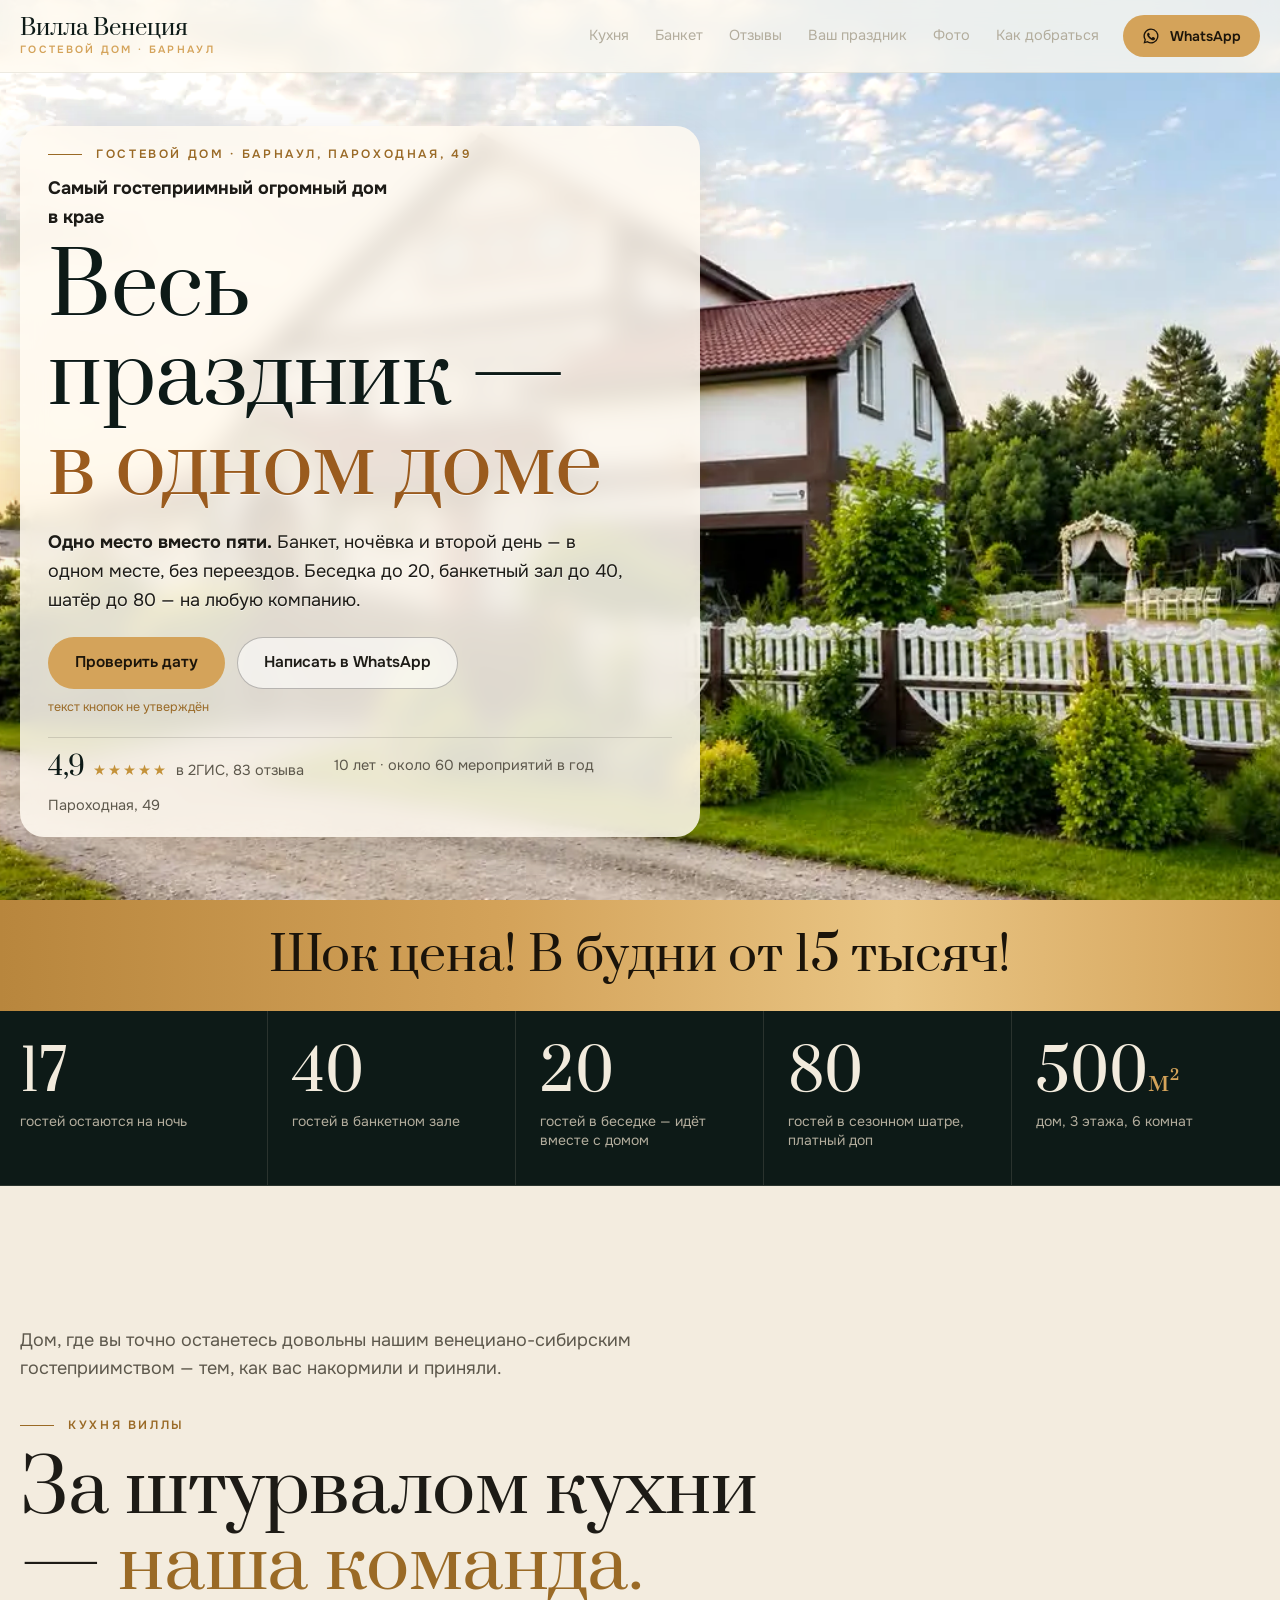
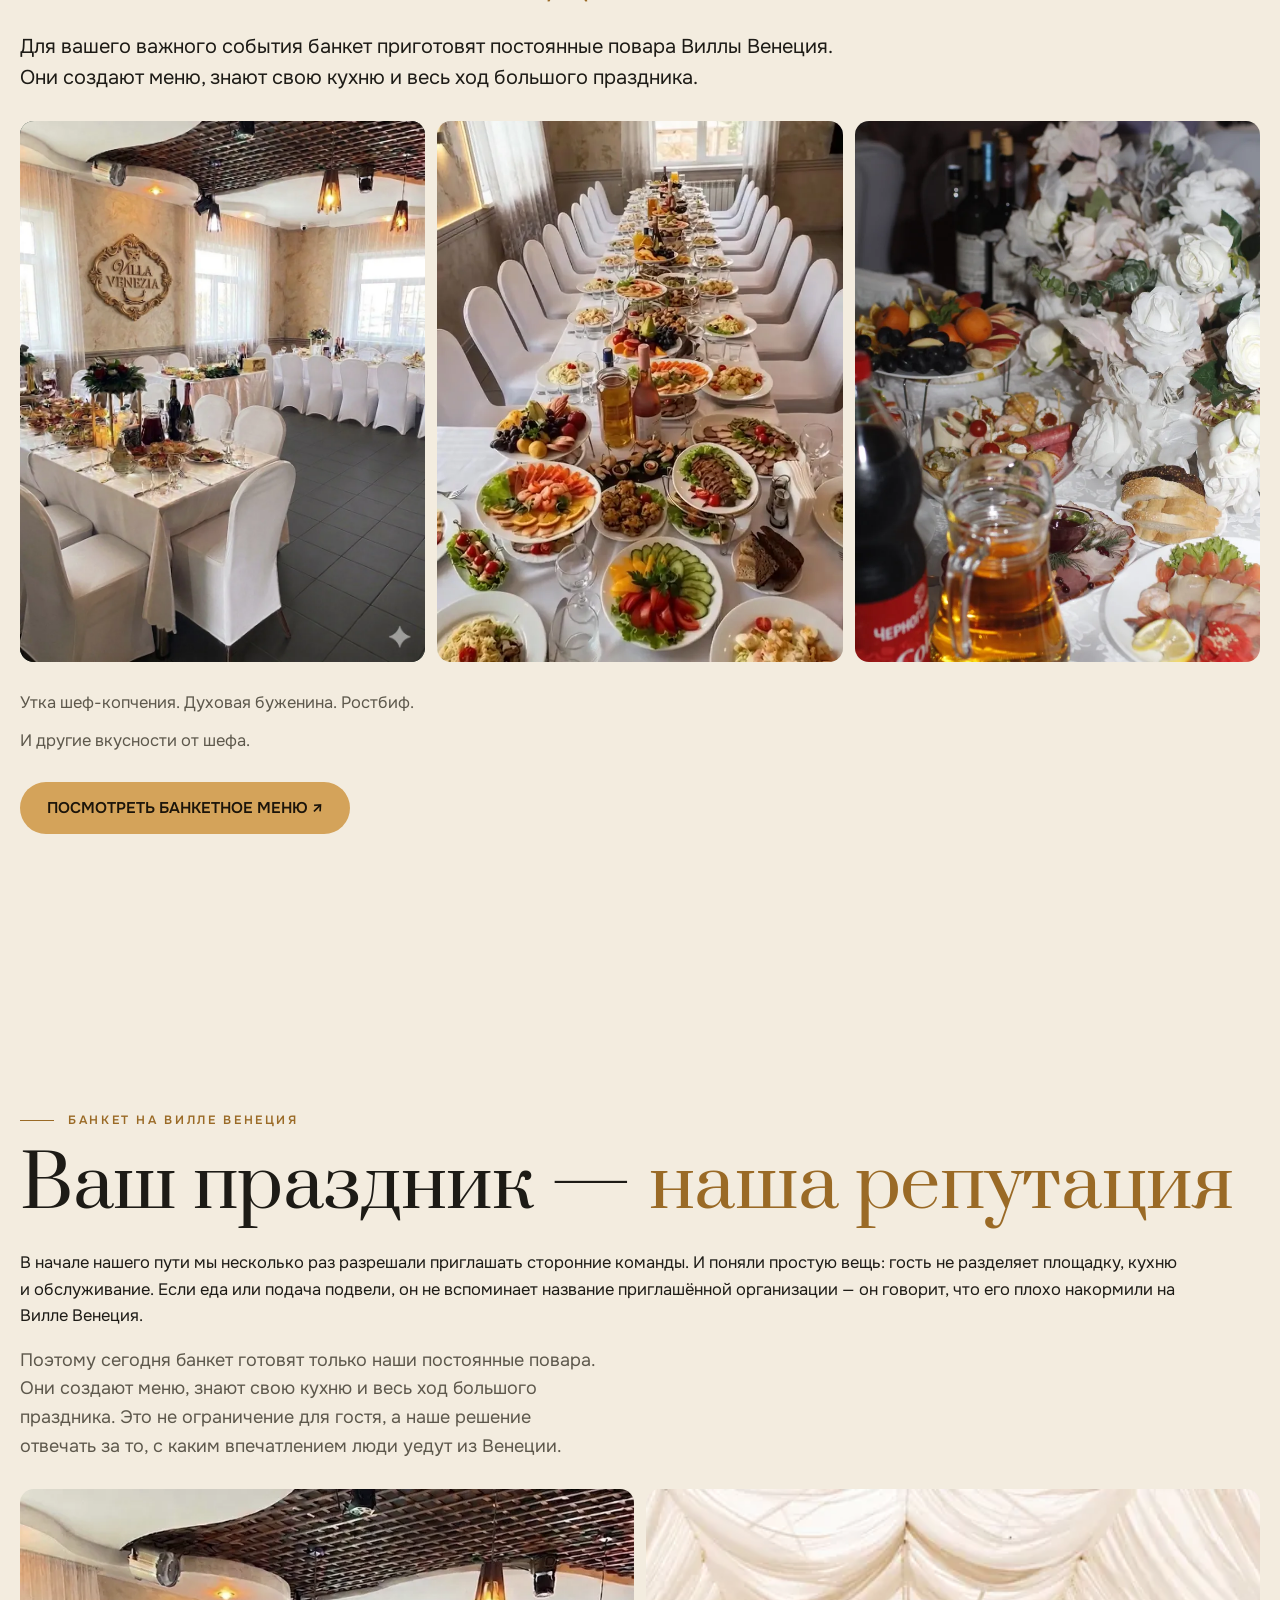
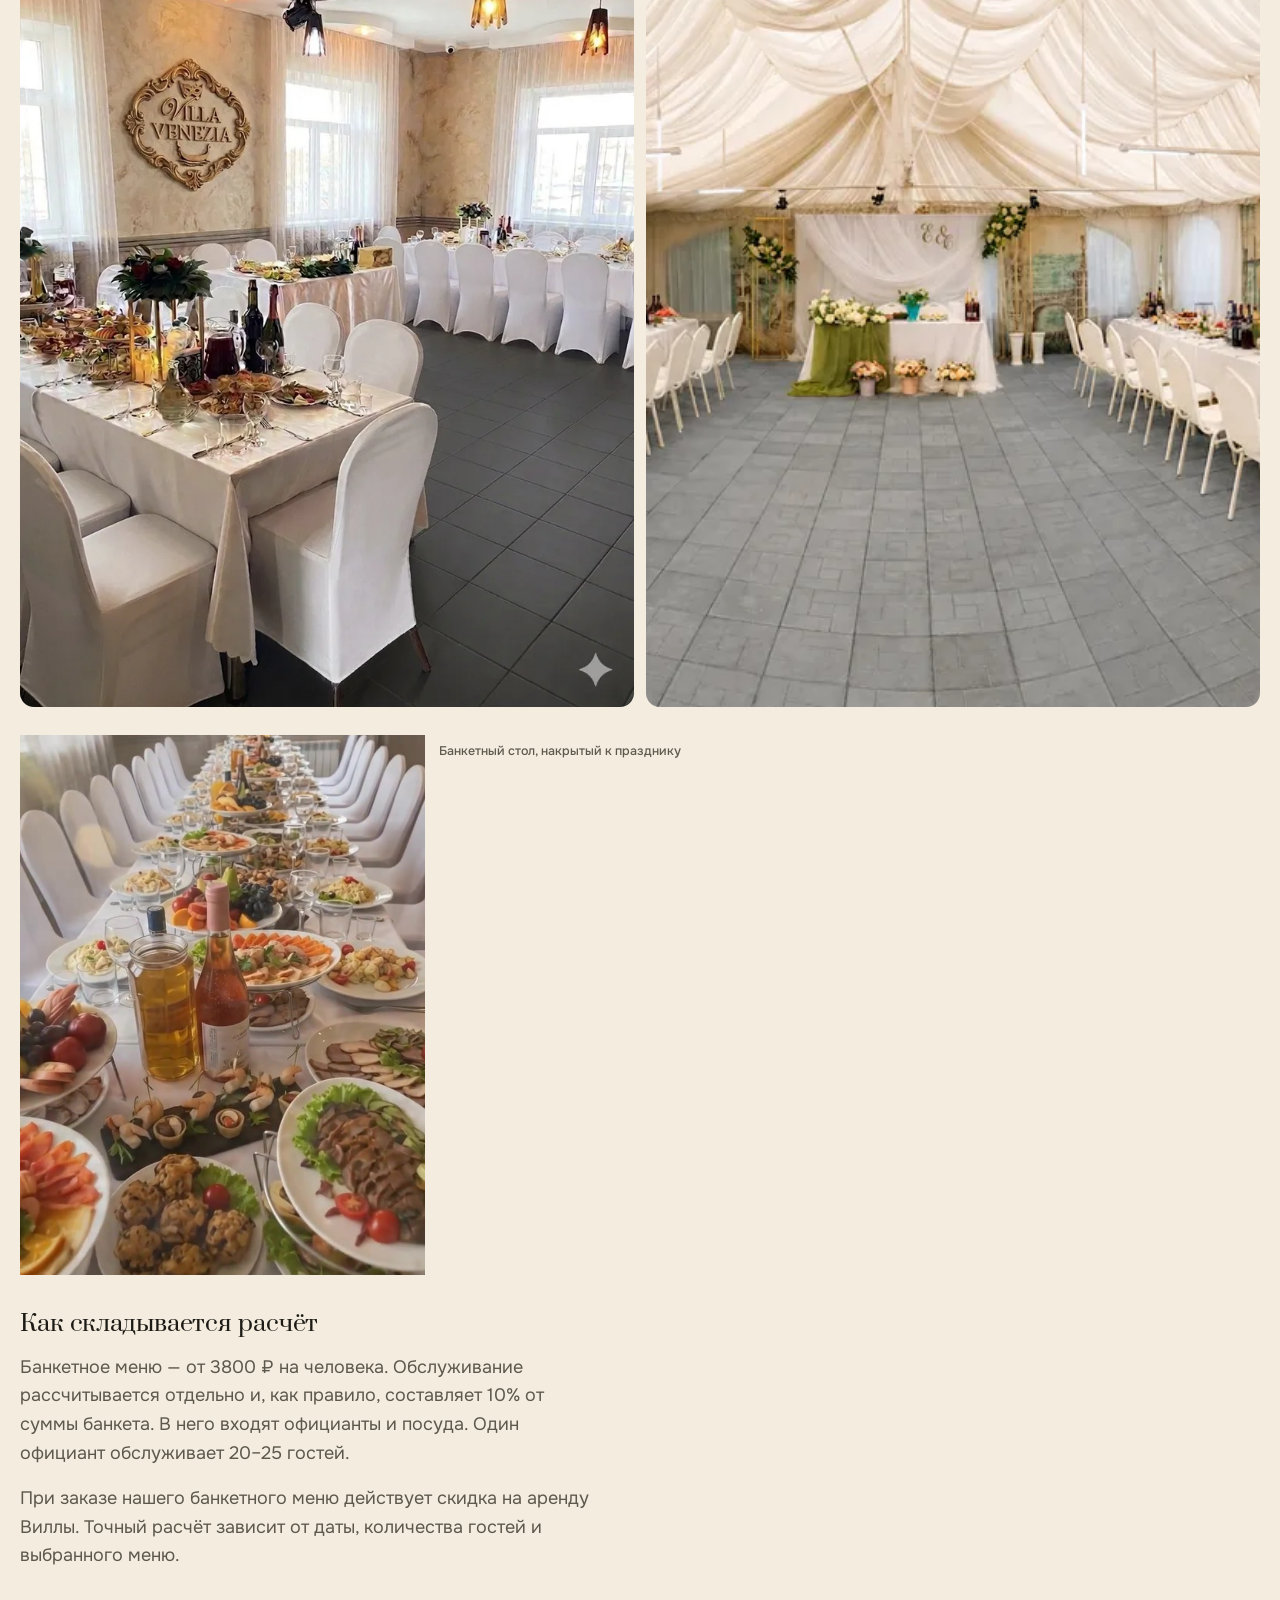
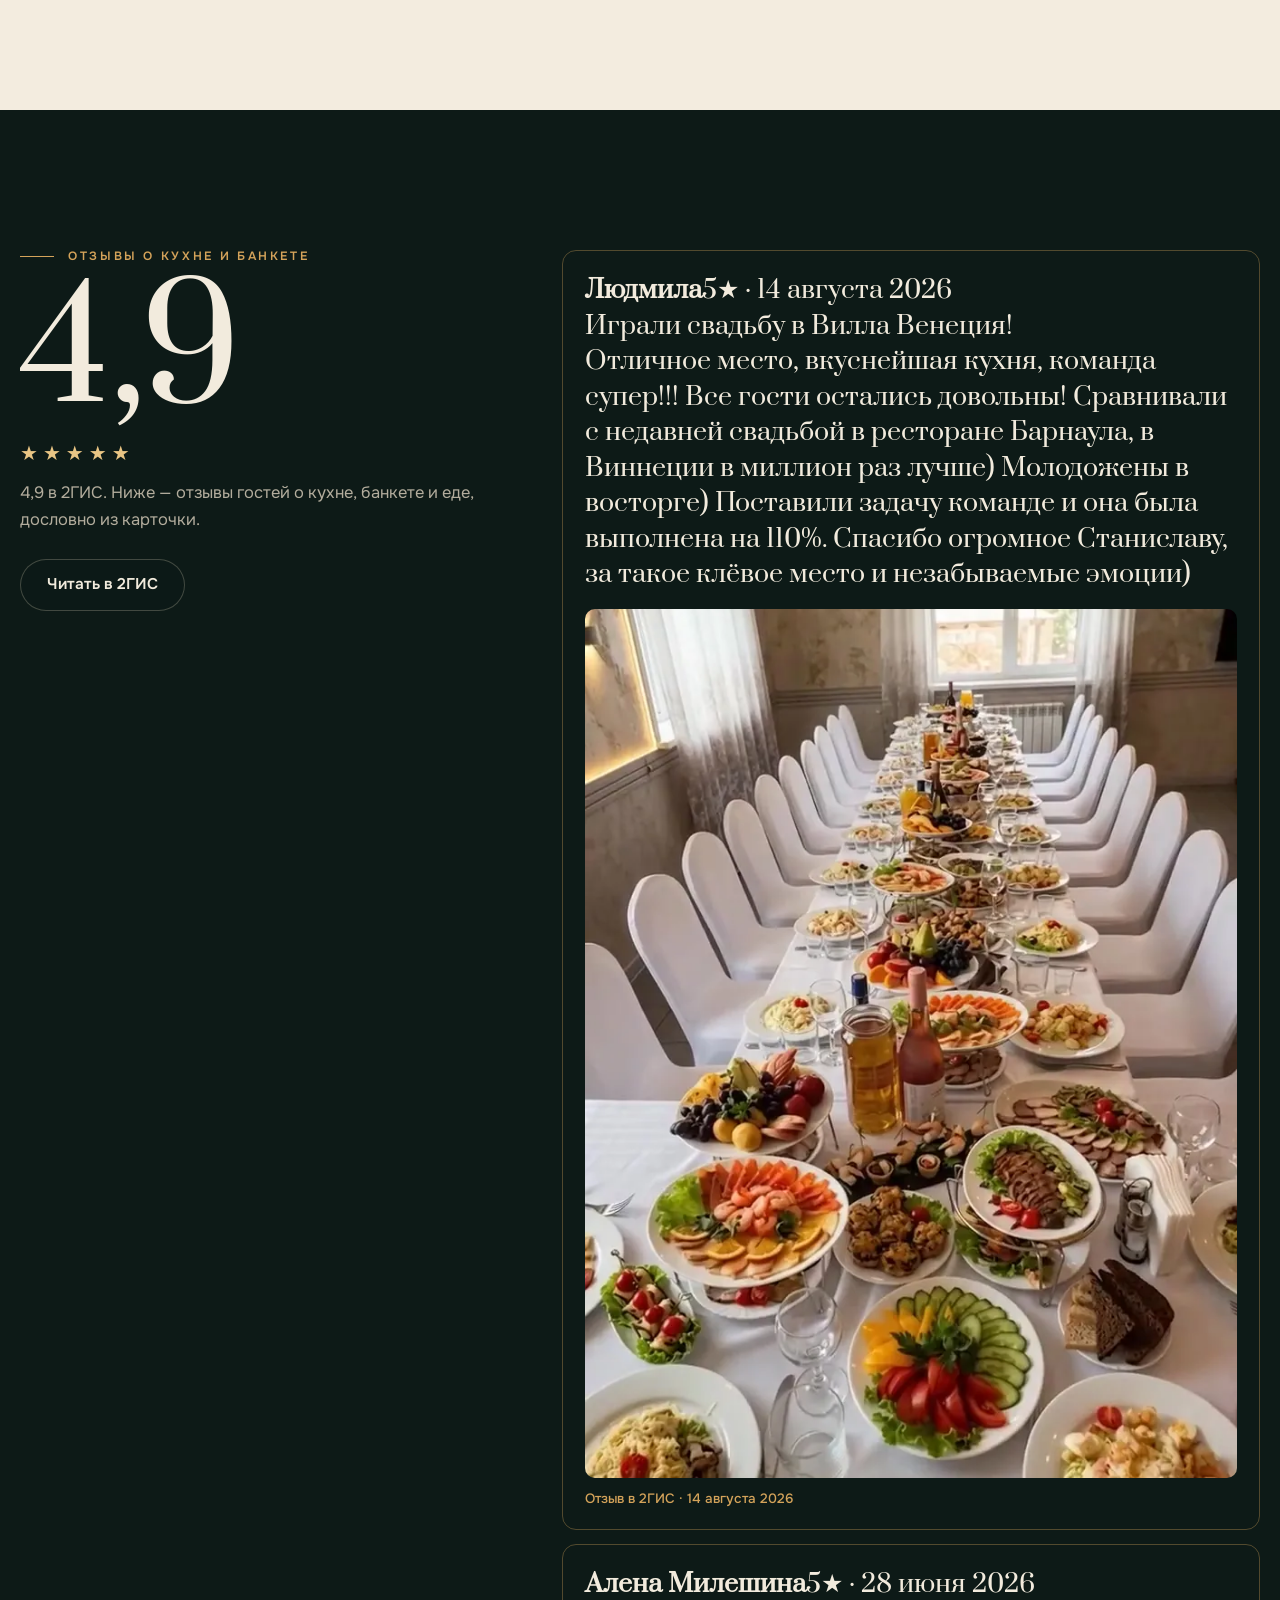
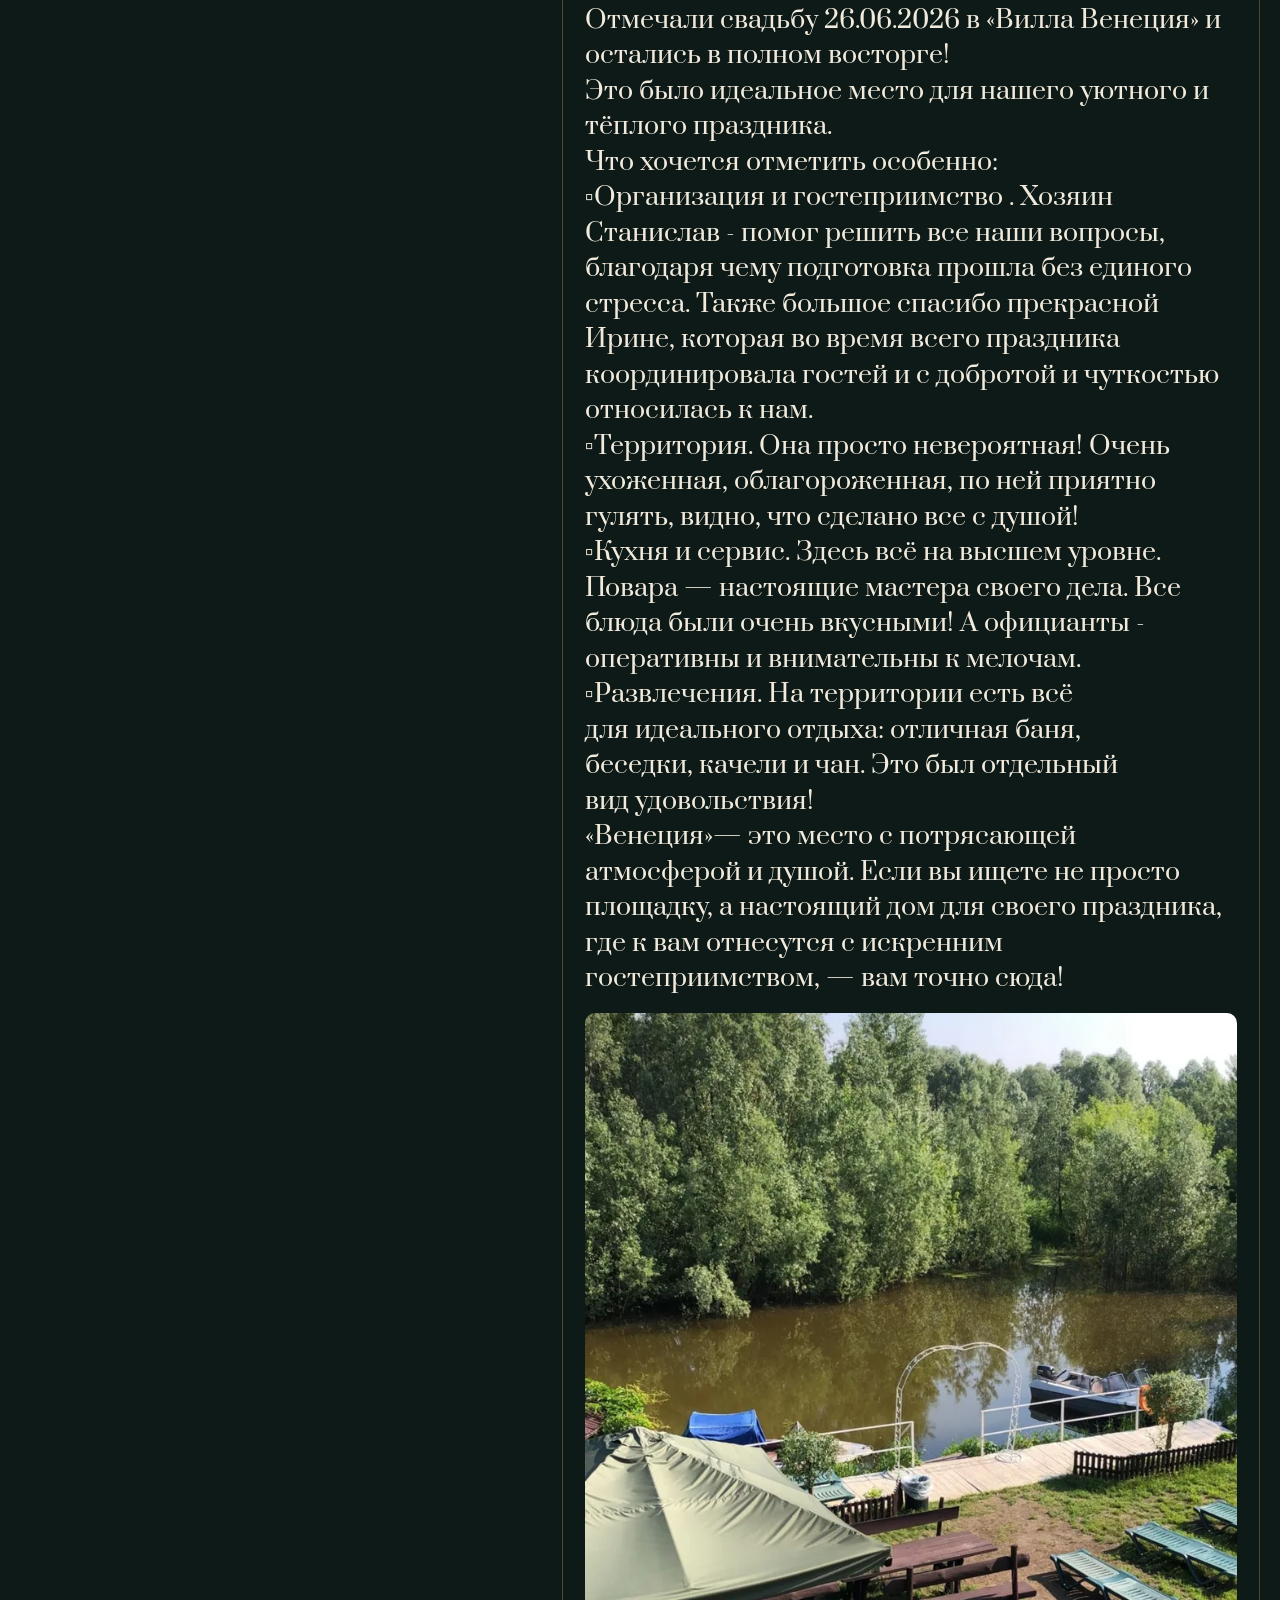
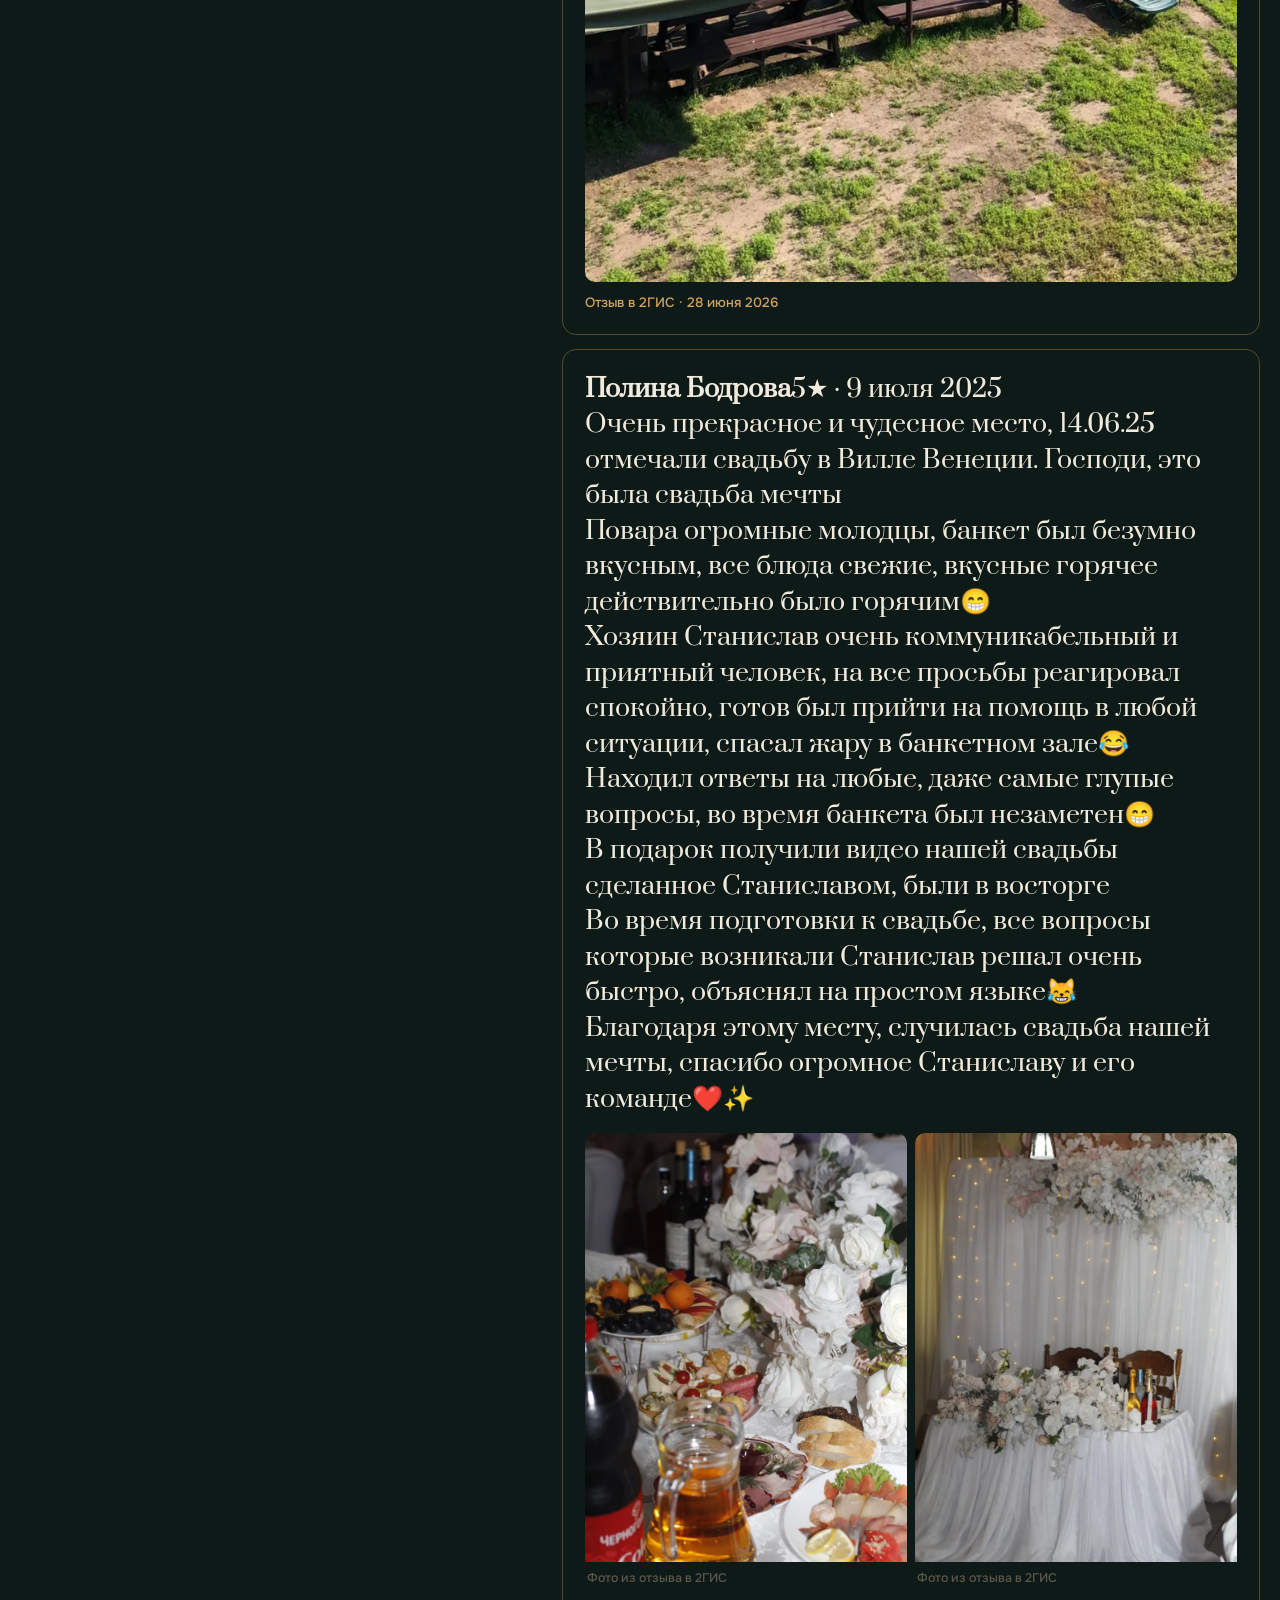
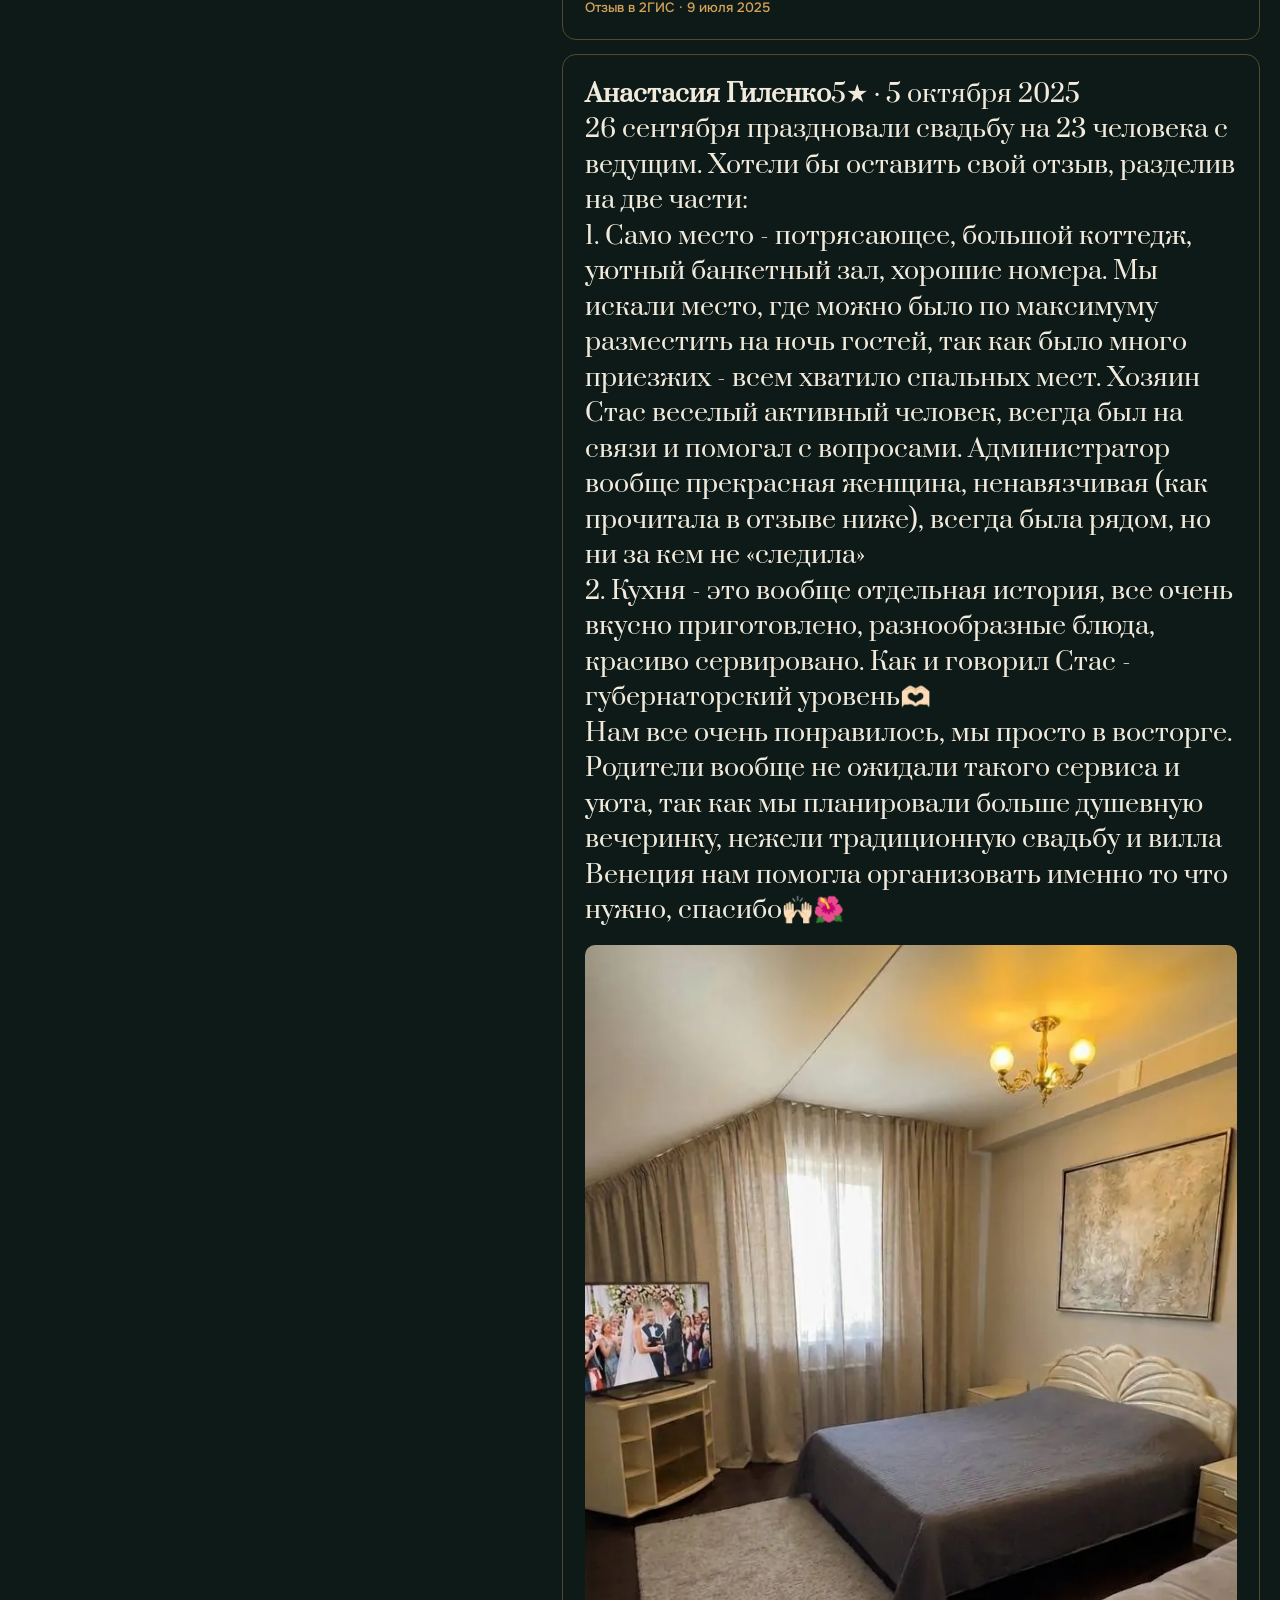
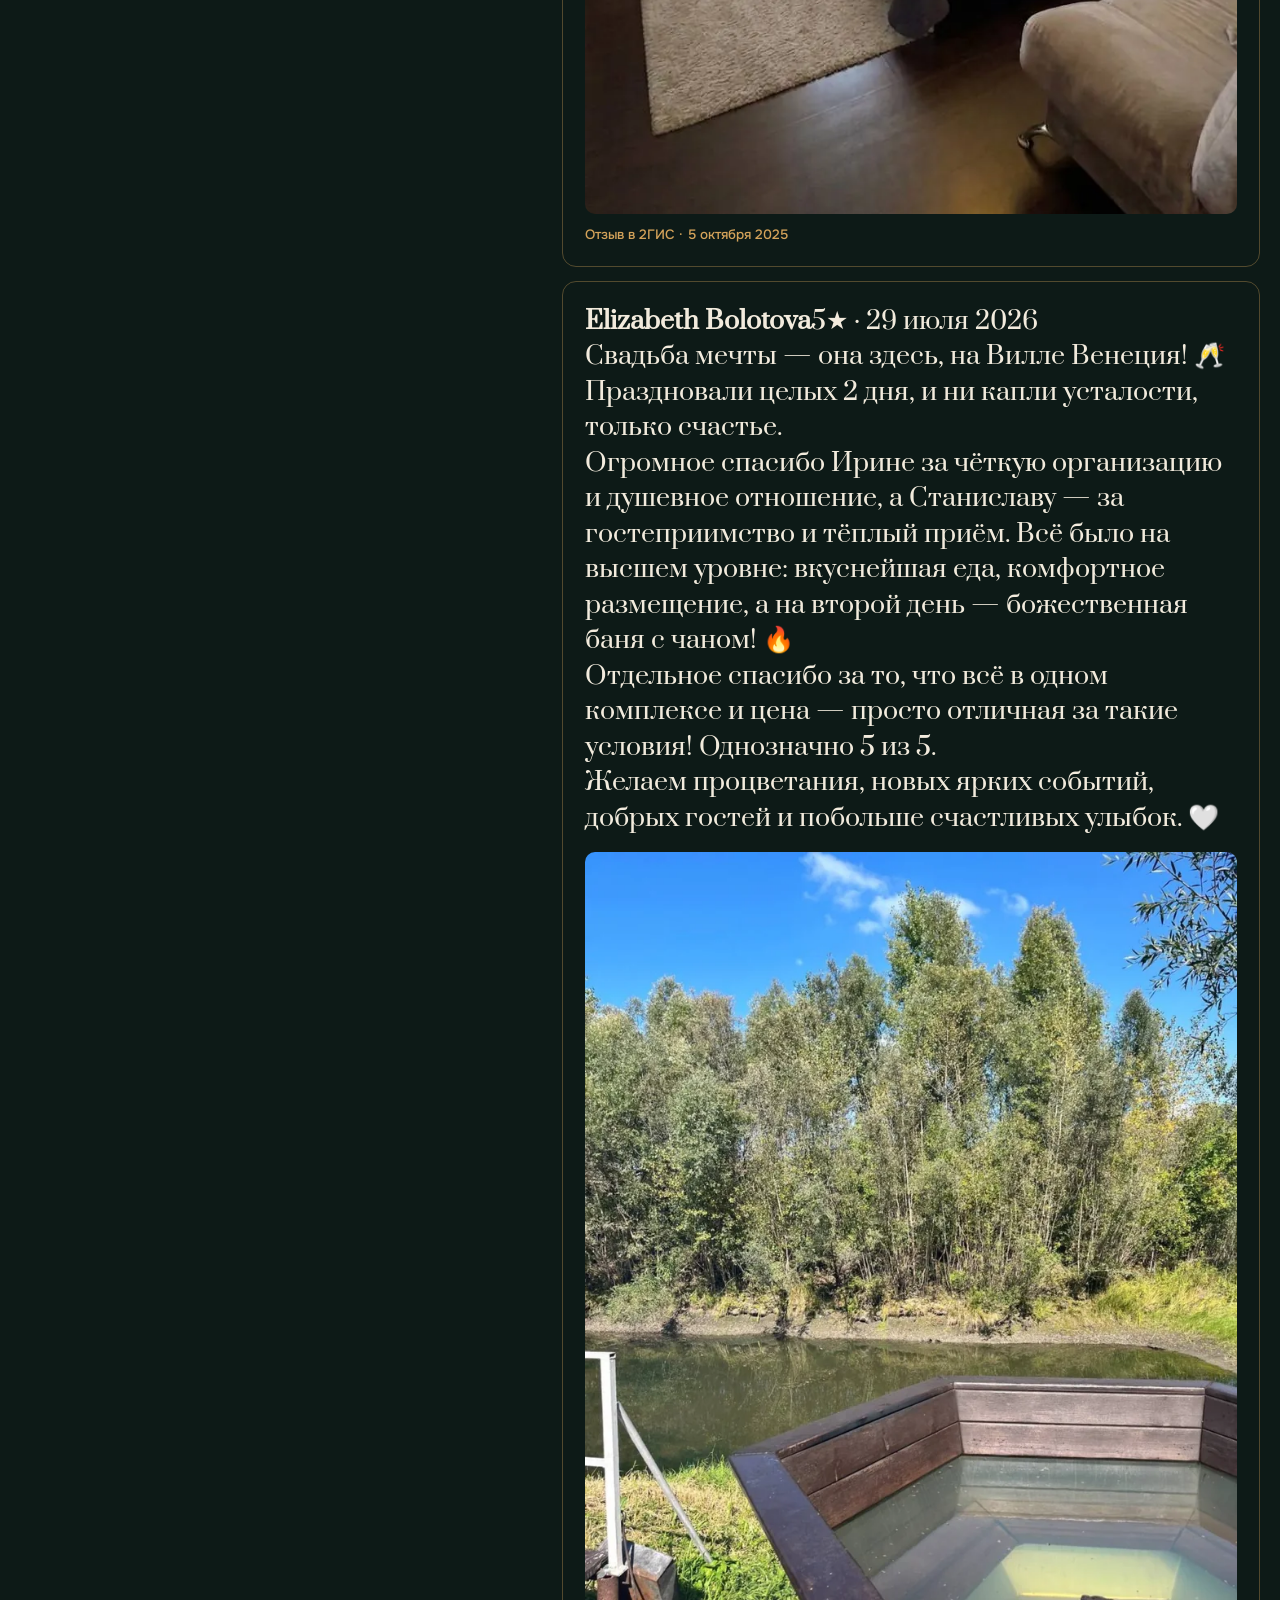
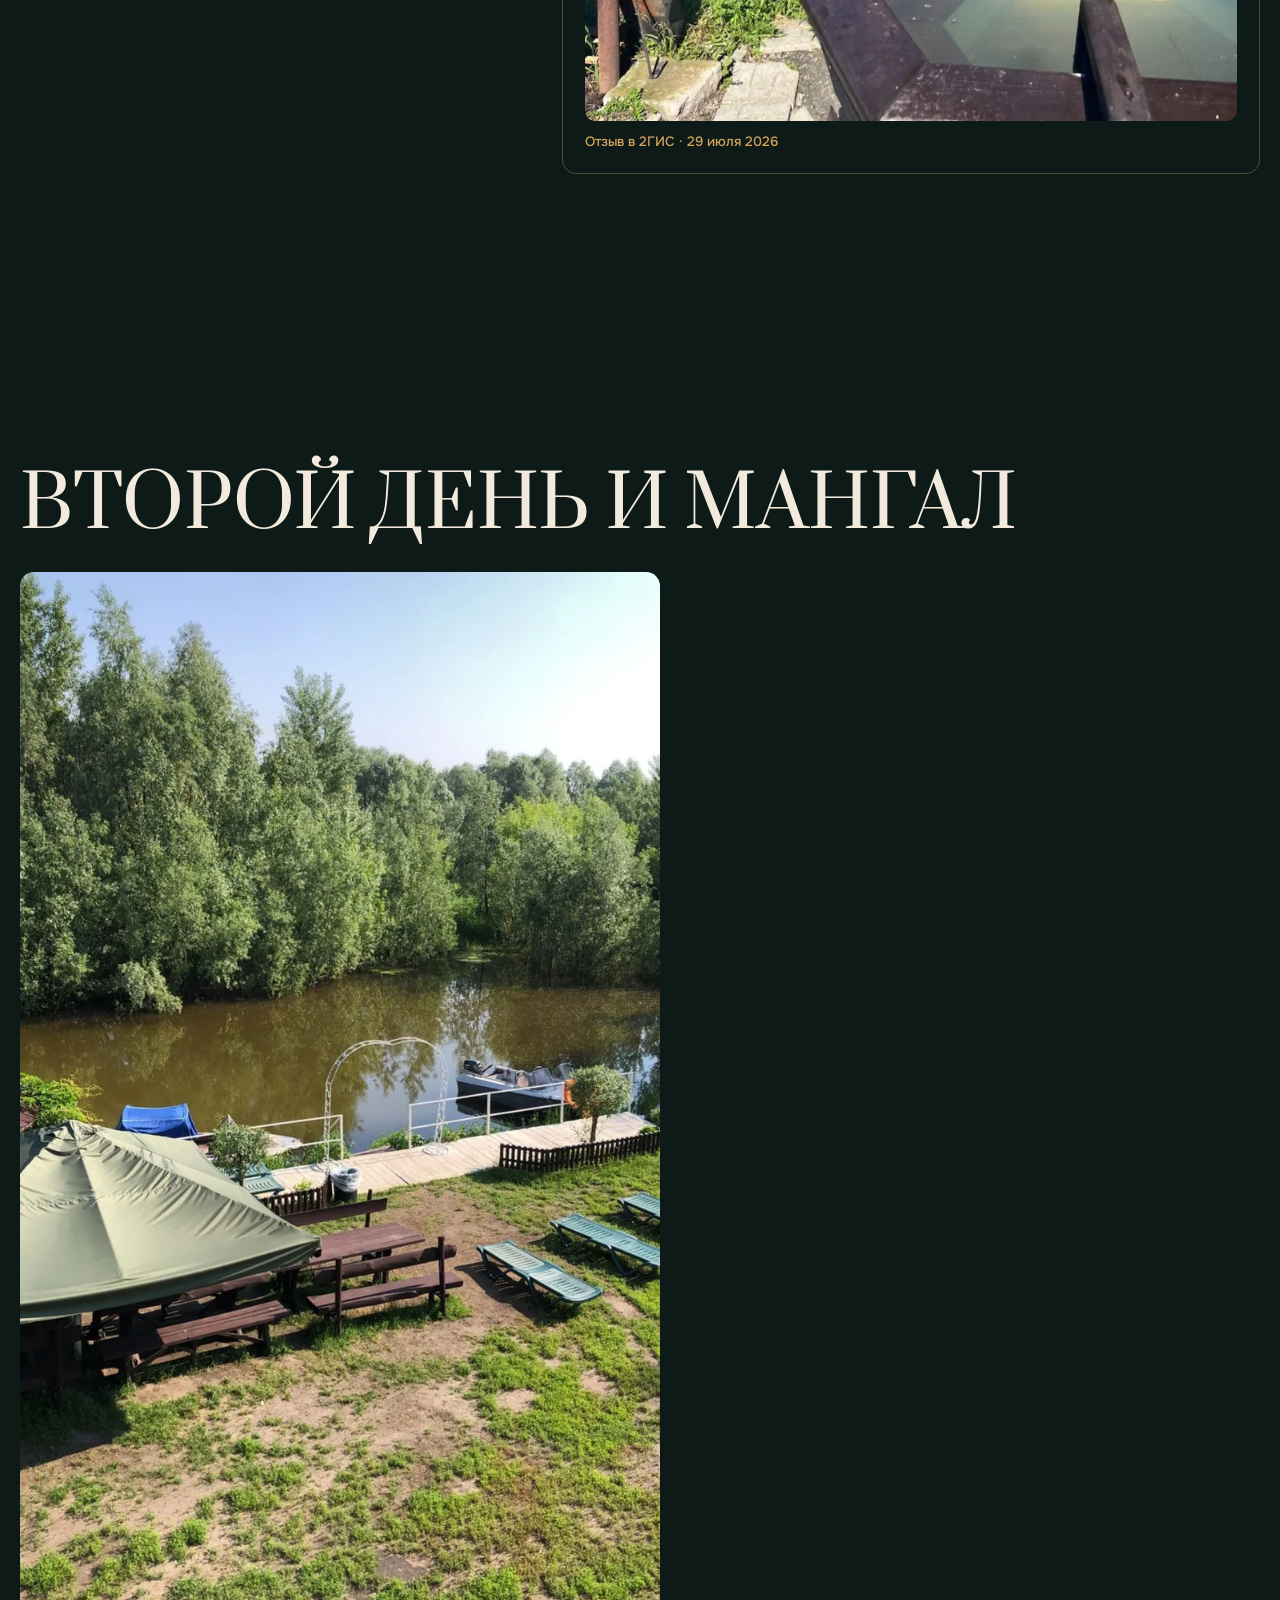
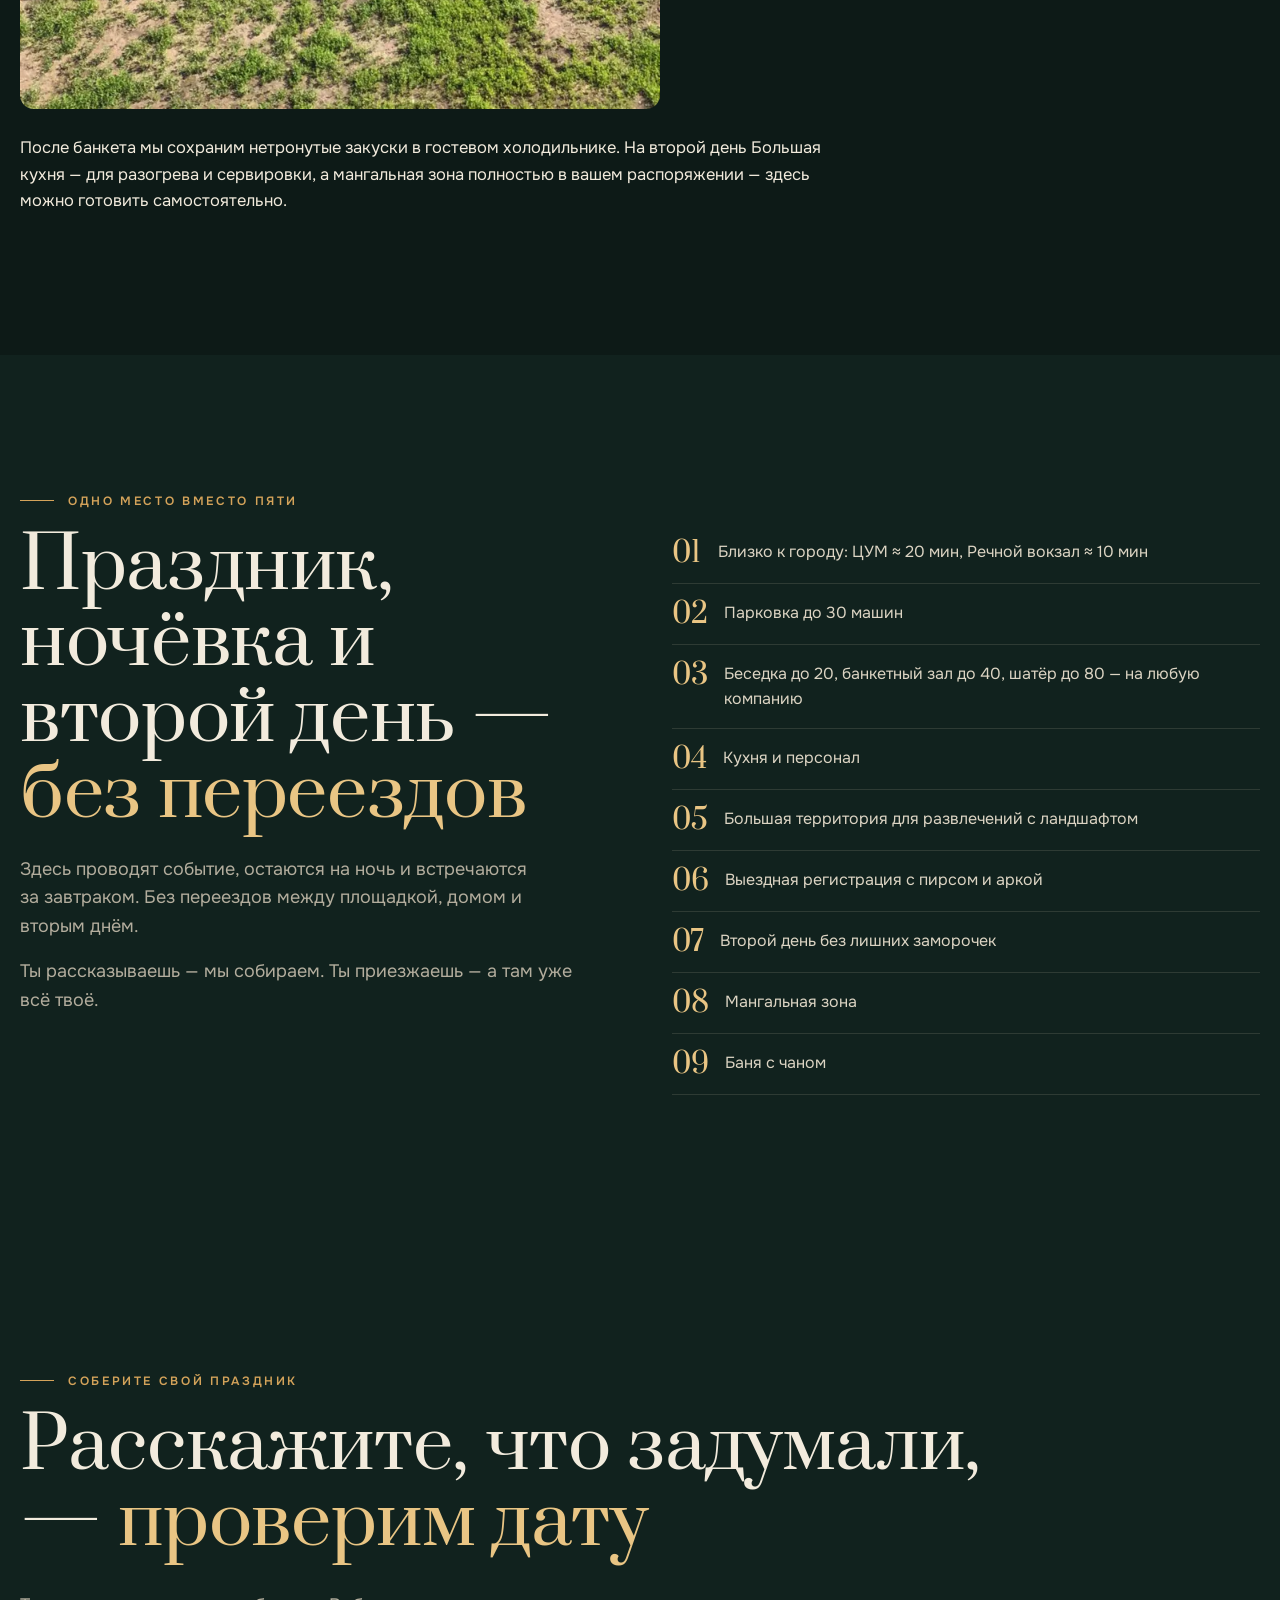
==== index.html @ 3cd5b148 "Make the hero bright and sunny: remove the dark overlay" ====
<!doctype html>
<html lang="ru">
<head>
<meta charset="utf-8">
<meta name="viewport" content="width=device-width,initial-scale=1,viewport-fit=cover">
<title>Банкет в Барнауле на Вилле Венеция — Пароходная, 49</title>
<meta name="description" content="Банкет в Барнауле на Вилле Венеция: зал до 40 гостей, сезонный шатёр до 80, меню от 3 800 ₽ на гостя. Праздник, ночёвка и второй день в одном доме. Пароходная, 49.">
<link rel="canonical" href="https://villav.ru/">
<meta name="robots" content="noindex, nofollow">
<meta name="theme-color" content="#0d1a17">
<meta property="og:type" content="website">
<meta property="og:locale" content="ru_RU">
<meta property="og:site_name" content="Вилла Венеция">
<meta property="og:title" content="Банкет в Барнауле на Вилле Венеция — Пароходная, 49">
<meta property="og:description" content="Банкет в Барнауле на Вилле Венеция: зал до 40 гостей, сезонный шатёр до 80, меню от 3 800 ₽ на гостя. Праздник, ночёвка и второй день в одном доме. Пароходная, 49.">
<meta property="og:url" content="https://villav.ru/">
<meta property="og:image" content="https://villav.ru/images/og.jpg">
<meta property="og:image:width" content="1200">
<meta property="og:image:height" content="630">
<meta property="og:image:alt" content="Гостевой дом Вилла Венеция в Барнауле">
<meta name="twitter:card" content="summary_large_image">
<meta name="twitter:title" content="Банкет в Барнауле на Вилле Венеция — Пароходная, 49">
<meta name="twitter:description" content="Банкет в Барнауле на Вилле Венеция: зал до 40 гостей, сезонный шатёр до 80, меню от 3 800 ₽ на гостя. Праздник, ночёвка и второй день в одном доме. Пароходная, 49.">
<meta name="twitter:image" content="https://villav.ru/images/og.jpg">
<link rel="icon" href="images/favicon.svg" type="image/svg+xml">
<link rel="icon" href="images/favicon.svg" sizes="32x32" type="image/svg+xml">
<link rel="apple-touch-icon" href="images/apple-touch-icon.png">
<link rel="preconnect" href="https://fonts.googleapis.com">
<link rel="preconnect" href="https://fonts.gstatic.com" crossorigin>
<link href="https://fonts.googleapis.com/css2?family=Prata&amp;family=Onest:wght@400;500;600;700&amp;display=swap" rel="stylesheet">
<script type="application/ld+json">
{
  "@context": "https://schema.org",
  "@type": ["LodgingBusiness", "LocalBusiness"],
  "name": "Гостевой дом «Вилла Венеция»",
  "telephone": "+7-964-603-20-23",
  "url": "https://villav.ru/",
  "image": "https://villav.ru/images/og.jpg",
  "address": {
    "@type": "PostalAddress",
    "streetAddress": "ул. Пароходная, 49",
    "addressLocality": "Барнаул",
    "addressCountry": "RU"
  },
  "aggregateRating": {
    "@type": "AggregateRating",
    "ratingValue": "4.9",
    "bestRating": "5",
    "reviewCount": "83"
  },
  "numberOfRooms": 6,
  "floorSize": {
    "@type": "QuantitativeValue",
    "value": 500,
    "unitCode": "MTK"
  },
  "checkinTime": "13:00",
  "checkoutTime": "11:00",
  "priceRange": "от 15 000 ₽",
  "description": "Банкет в Барнауле на Вилле Венеция: зал до 40 гостей, сезонный шатёр до 80, меню от 3 800 ₽ на гостя. Праздник, ночёвка и второй день в одном доме. Пароходная, 49."
}
</script>
<style>
picture{display:block;width:100%;height:auto}
.hero .bg picture,.panel-d picture,.oc picture,.way .bg picture,.result .ph picture{
  position:absolute;inset:0;width:100%;height:100%;
}
.hero .bg picture img,.panel-d picture img,.oc picture img,.way .bg picture img,.result .ph picture img{
  width:100%;height:100%;object-fit:cover;
}
.mosaic picture{height:100%}
.mosaic picture img{width:100%;height:100%;object-fit:cover;border-radius:14px}
.place .pic picture{width:100%}
.place .duo picture{width:100%}
:root{
  --ink:#0d1a17;--ink2:#11221e;--ink3:#182e28;--line:rgba(236,224,200,.13);--line2:rgba(236,224,200,.24);
  --ivory:#f2ebdd;--mut:#b3ad9d;--dim:#857f71;
  --paper:#f3ecdf;--paper2:#e8dfcd;--tx:#1d1b16;--txm:#5d584c;--pline:rgba(29,27,22,.14);
  --gold:#d4a35a;--gold2:#e9c584;--ember:#c9643b;
  --serif:"Prata",Georgia,"Times New Roman",serif;--sans:"Onest",system-ui,-apple-system,"Segoe UI",Roboto,sans-serif;
  --r:18px;--ease:cubic-bezier(.2,.7,.2,1)
}
*{box-sizing:border-box}
html{scroll-behavior:smooth;-webkit-font-smoothing:antialiased;-moz-osx-font-smoothing:grayscale;-webkit-text-size-adjust:100%}
body{margin:0;background:var(--ink);color:var(--ivory);font:400 16.5px/1.6 var(--sans);overflow-x:clip}
img{max-width:100%;height:auto;display:block}
a{color:inherit}
button,input{font:inherit;color:inherit}
h1,h2,h3{font-family:var(--serif);font-weight:400;line-height:1.06;margin:0;text-wrap:balance;letter-spacing:-.005em}
p{margin:0;text-wrap:pretty}
.wrap{width:min(1240px,100% - 40px);margin-inline:auto}
.eyebrow{display:flex;align-items:center;gap:14px;font:600 12px/1 var(--sans);letter-spacing:.22em;text-transform:uppercase;color:var(--gold)}
.eyebrow:before{content:"";width:34px;height:1px;background:currentColor}
.h2{font-size:clamp(36px,5.6vw,76px)}
.h2 em{font-style:normal;color:var(--gold2)}
.lead{color:var(--mut);font-size:18px;max-width:580px}
section{position:relative;padding:clamp(84px,11vw,140px) 0}
.paper{background:var(--paper);color:var(--tx)}
.paper .lead{color:var(--txm)}
.paper .eyebrow{color:#9a6a26}
.paper .h2 em{color:#9a6a26}
.num{font-variant-numeric:tabular-nums}

/* кнопки */
.btn{display:inline-flex;align-items:center;justify-content:center;gap:10px;min-height:52px;padding:0 26px;border-radius:999px;border:1px solid transparent;font:600 15.5px/1 var(--sans);text-decoration:none;cursor:pointer;transition-property:transform,background-color,border-color,color;transition-duration:.18s;transition-timing-function:ease-out}
.btn:active{transform:scale(.97)}
.btn-gold{background:var(--gold);color:#1b140a}
.btn-gold:hover{background:var(--gold2)}
.btn-line{border-color:var(--line2);color:var(--ivory);background:rgba(13,26,23,.35)}
.btn-line:hover{border-color:var(--ivory)}
.paper .btn-line{color:var(--tx);border-color:var(--pline);background:transparent}
.paper .btn-line:hover{border-color:var(--tx)}
.btn svg{width:18px;height:18px;flex:none}
:focus-visible{outline:2px solid var(--gold2);outline-offset:3px}

/* появление */
.rv{opacity:0;transform:translateY(22px);transition:opacity .9s var(--ease),transform .9s var(--ease)}
.rv.on{opacity:1;transform:none}
.rv.d1{transition-delay:.08s}.rv.d2{transition-delay:.16s}.rv.d3{transition-delay:.24s}

/* интро */
#intro{position:fixed;inset:0;z-index:100;background:var(--ink);display:grid;place-items:center;transition:opacity .8s var(--ease),visibility .8s}
#intro.out{opacity:0;visibility:hidden}
#intro .in{text-align:center}
#intro .t{font:400 clamp(38px,8vw,84px)/1 var(--serif);color:var(--ivory);opacity:0;transform:translateY(12px);animation:iu 1s var(--ease) .1s forwards}
#intro .s{margin-top:18px;font:600 12px/1 var(--sans);letter-spacing:.3em;text-transform:uppercase;color:var(--gold);opacity:0;animation:iu .9s var(--ease) .45s forwards}
#intro .w{margin:26px auto 0;height:1px;width:0;background:linear-gradient(90deg,transparent,var(--gold),transparent);animation:iw 1.1s var(--ease) .3s forwards}
@keyframes iu{to{opacity:1;transform:none}}
@keyframes iw{to{width:min(320px,70vw)}}

/* шапка */
#top{position:fixed;inset:0 0 auto;z-index:50;transition:background-color .3s,border-color .3s,color .3s;border-bottom:1px solid transparent;background:rgba(255,250,240,.78);-webkit-backdrop-filter:blur(10px);backdrop-filter:blur(10px);border-bottom-color:rgba(29,27,22,.08)}
#top .logo b{color:var(--ink)}
#top nav a{color:var(--txm)}
#top nav a:hover{color:var(--ink)}
#top.solid{background:rgba(13,26,23,.94);border-color:var(--line)}
#top.solid .logo b{color:var(--ivory)}
#top.solid nav a{color:var(--mut)}
#top.solid nav a:hover{color:var(--ivory)}
#top .wrap{display:flex;align-items:center;gap:24px;height:72px}
.logo{display:flex;flex-direction:column;text-decoration:none;line-height:1}
.logo b{font:400 22px/1 var(--serif)}
.logo span{margin-top:6px;font:600 10.5px/1 var(--sans);letter-spacing:.22em;text-transform:uppercase;color:var(--gold)}
#top nav{display:flex;gap:26px;margin-left:auto}
#top nav a{font-size:14.5px;color:var(--mut);text-decoration:none;transition:color .2s}
#top nav a:hover{color:var(--ivory)}
#top .btn{min-height:42px;padding:0 18px;font-size:14px}
@media (max-width:980px){#top nav{display:none}#top .btn{margin-left:auto}}
@media (max-width:420px){#top .btn span{display:none}#top .btn{width:44px;padding:0}}

/* hero */
.hero{position:relative;min-height:100svh;display:flex;align-items:flex-end;padding:110px 0 clamp(40px,7vh,84px);overflow:hidden}
.hero .bg{position:absolute;inset:0}
.hero .bg img{width:100%;height:100%;object-fit:cover;object-position:42% 50%;transform:scale(1.06);animation:kb 14s var(--ease) forwards;filter:brightness(1.06) saturate(1.08)}
@keyframes kb{to{transform:scale(1)}}
.hero .wrap{position:relative}
.hero-panel{max-width:min(680px,100%);padding:22px 28px 20px;border-radius:24px;background:rgba(255,250,240,.86);-webkit-backdrop-filter:blur(12px);backdrop-filter:blur(12px);box-shadow:0 18px 50px rgba(40,28,10,.14);color:var(--tx)}
.hero .eyebrow{margin-bottom:14px;color:#9a6a26}
.hero .eyebrow,.hero h1,.hero .sub{text-shadow:0 1px 0 rgba(255,255,255,.7)}
.hero h1{font-size:clamp(44px,6.6vw,92px);max-width:14ch;color:var(--ink)}
.hero h1 em{font-style:normal;color:#9a5b1e}
.hero h1 .w{display:inline-block;opacity:0;transform:translateY(.4em);animation:iu 1s var(--ease) forwards;animation-delay:calc(var(--d,.2s) + var(--i,0) * .07s)}
.hero .eyebrow+.sub{margin:0 0 12px!important}
.hero .sub{margin-top:16px;max-width:580px;font-size:18px;color:var(--tx)}
.hero .row{display:flex;flex-wrap:wrap;gap:12px;margin-top:22px}
.hero .btn-line{color:var(--tx);border-color:rgba(29,27,22,.28);background:rgba(255,255,255,.6)}
.hero .btn-line:hover{border-color:var(--tx);background:#fff}
.hero .wa-need{color:#9a6a26}
.hero .meta{display:flex;flex-wrap:wrap;gap:12px 30px;margin-top:20px;padding-top:16px;border-top:1px solid var(--pline);max-width:760px;font-size:14.5px;color:var(--txm)}
.hero .meta b{font:400 26px/1 var(--serif);color:var(--ink);margin-right:8px}
.hero .meta .it{display:flex;align-items:baseline}
.hero .stars{color:#c4923a}
.live{display:inline-flex;align-items:center;gap:9px}
.live i{width:8px;height:8px;border-radius:50%;background:#7fd19b;box-shadow:0 0 0 0 rgba(127,209,155,.6);animation:pl 2.4s infinite}
@keyframes pl{70%{box-shadow:0 0 0 9px rgba(127,209,155,0)}100%{box-shadow:0 0 0 0 rgba(127,209,155,0)}}
.stars{color:var(--gold2);letter-spacing:2px;margin-right:8px}

/* факты */
.facts{padding:0;border-bottom:1px solid var(--line)}
.facts .wrap{display:grid;grid-template-columns:repeat(5,1fr)}
.fact{padding:34px 18px 34px 0;border-right:1px solid var(--line)}
.fact+.fact{padding-left:24px}
.fact:last-child{border-right:0}
.fact b{display:block;font:400 clamp(38px,4.4vw,58px)/1 var(--serif);color:var(--ivory)}
.fact b small{font-size:.5em;color:var(--gold)}
.fact span{display:block;margin-top:10px;font-size:14px;color:var(--mut);line-height:1.4}
@media (max-width:900px){.facts .wrap{grid-template-columns:1fr 1fr}.fact{padding:26px 14px 26px 0;border-bottom:1px solid var(--line)}.fact:nth-child(2n){border-right:0;padding-left:18px}.fact:nth-child(2n+1){padding-left:0}.fact:last-child{grid-column:1/-1;border-bottom:0}}

/* место */
.place .grid{display:grid;grid-template-columns:1.05fr .95fr;gap:clamp(36px,6vw,90px);align-items:start}
.place .pic{position:relative;border-radius:var(--r);overflow:hidden}
.place .pic img{width:100%;aspect-ratio:3/4;object-fit:cover}
.place .pic figcaption{position:absolute;left:16px;bottom:16px;padding:8px 12px;border-radius:10px;background:rgba(13,26,23,.82);color:var(--ivory);font-size:13px}
.place h2{margin:22px 0 26px}
.bigq{margin:34px 0 0;padding:28px 0 0;border-top:1px solid var(--pline)}
.bigq p{font:400 clamp(24px,2.6vw,32px)/1.3 var(--serif);color:var(--tx)}
.bigq cite{display:block;margin-top:16px;font:500 13.5px/1.3 var(--sans);font-style:normal;color:var(--txm)}
.ticks{list-style:none;margin:30px 0 0;padding:0;display:grid;grid-template-columns:1fr 1fr;gap:0 28px}
.ticks li{padding:13px 0;border-bottom:1px solid var(--pline);font-size:15.5px;display:flex;gap:12px}
.ticks li:before{content:"";flex:none;width:7px;height:7px;margin-top:9px;border-radius:50%;background:#9a6a26}
.place .duo{display:grid;grid-template-columns:1fr 1fr;gap:14px;margin-top:34px}
.place .duo img{border-radius:14px;aspect-ratio:4/3;object-fit:cover;width:100%}
@media (max-width:900px){.place .grid{grid-template-columns:1fr}.place .pic img{aspect-ratio:4/5}.ticks{grid-template-columns:1fr}}

/* конструктор */
.build{background:var(--ink2)}
.build .head{display:flex;justify-content:space-between;align-items:end;gap:30px;margin-bottom:48px;flex-wrap:wrap}
.build .head .lead{max-width:440px}
.bgrid{display:grid;grid-template-columns:1.08fr .92fr;gap:28px;align-items:start}
.panel{border:1px solid var(--line);border-radius:22px;padding:clamp(22px,3vw,36px);background:var(--ink)}
.step{padding:22px 0;border-bottom:1px solid var(--line)}
.step:first-child{padding-top:0}
.step:last-child{border-bottom:0;padding-bottom:0}
.step h3{font:600 13px/1 var(--sans);letter-spacing:.16em;text-transform:uppercase;color:var(--mut);margin-bottom:16px;display:flex;justify-content:space-between;gap:10px}
.step h3 output{font:400 22px/1 var(--serif);letter-spacing:0;text-transform:none;color:var(--ivory)}
.chips{display:flex;flex-wrap:wrap;gap:8px}
.chip{position:relative}
.chip input{position:absolute;opacity:0;width:1px;height:1px;pointer-events:none}
.chip span{display:inline-flex;align-items:center;min-height:44px;padding:0 18px;border-radius:999px;border:1px solid var(--line2);font-size:15px;color:#dcd4c3;cursor:pointer;transition-property:background-color,border-color,color;transition-duration:.18s;user-select:none}
.chip span:hover{border-color:var(--ivory)}
.chip input:checked+span{background:var(--ivory);border-color:var(--ivory);color:var(--ink)}
.chip input:focus-visible+span{outline:2px solid var(--gold2);outline-offset:2px}
.seg{display:inline-grid;grid-auto-flow:column;grid-auto-columns:1fr;border:1px solid var(--line2);border-radius:999px;padding:4px;gap:4px}
.seg .chip span{border:0;min-height:40px;justify-content:center;min-width:92px}
input[type=range]{-webkit-appearance:none;appearance:none;width:100%;height:44px;background:transparent;cursor:pointer}
input[type=range]::-webkit-slider-runnable-track{height:4px;border-radius:4px;background:linear-gradient(90deg,var(--gold) var(--p,40%),var(--line2) var(--p,40%))}
input[type=range]::-moz-range-track{height:4px;border-radius:4px;background:var(--line2)}
input[type=range]::-moz-range-progress{height:4px;border-radius:4px;background:var(--gold)}
input[type=range]::-webkit-slider-thumb{-webkit-appearance:none;width:26px;height:26px;margin-top:-11px;border-radius:50%;background:var(--ivory);border:5px solid var(--gold);box-shadow:0 2px 10px rgba(0,0,0,.4)}
input[type=range]::-moz-range-thumb{width:16px;height:16px;border-radius:50%;background:var(--ivory);border:5px solid var(--gold)}
.scale{display:flex;justify-content:space-between;font-size:12.5px;color:var(--dim);margin-top:2px}
.hint{margin-top:14px;font-size:15px;color:#dcd4c3;display:grid;gap:6px}
.hint p{display:flex;gap:10px}
.hint p:before{content:"";flex:none;width:6px;height:6px;margin-top:9px;border-radius:50%;background:var(--gold)}
.hint p.warn:before{background:var(--ember)}
.two{display:grid;grid-template-columns:1fr 1fr;gap:22px}
.date{width:100%;min-height:48px;padding:0 14px;border-radius:12px;border:1px solid var(--line2);background:var(--ink2);color:var(--ivory);color-scheme:dark}
.result{position:sticky;top:92px;border-radius:22px;overflow:hidden;background:var(--paper);color:var(--tx)}
.result .ph{position:relative;aspect-ratio:16/10;overflow:hidden;background:var(--ink3)}
.result .ph img{position:absolute;inset:0;width:100%;height:100%;object-fit:cover;transition:opacity .5s var(--ease)}
.result .ph img.hide{opacity:0}
.result .ph span{position:absolute;left:14px;top:14px;padding:7px 11px;border-radius:9px;background:rgba(13,26,23,.82);color:var(--ivory);font-size:12.5px}
.result .bd{padding:24px clamp(20px,2.6vw,30px) 28px}
.result h3{font-size:clamp(26px,2.6vw,34px)}
.result .msg{margin:18px 0 20px;padding:16px 18px;border-radius:14px;background:var(--paper2);font-size:14.5px;line-height:1.55;white-space:pre-line;color:#2d2a22}
.result .btn{width:100%}
.result .note{margin-top:14px;font-size:13px;color:var(--txm);line-height:1.5}
@media (max-width:980px){.bgrid{grid-template-columns:1fr}.result{position:relative;top:0}}
@media (max-width:520px){.two{grid-template-columns:1fr}.seg .chip span{min-width:0;padding:0 14px}}

/* сутки на вилле */
.day{padding:0;background:var(--ink)}
.day .intro{padding:clamp(84px,11vw,140px) 0 50px}
.day .pin{position:relative}
.track{display:grid;gap:18px;padding:0 20px 90px}
.panel-d{position:relative;border-radius:var(--r);overflow:hidden;min-height:78svh;display:flex;align-items:flex-end}
.panel-d img{position:absolute;inset:0;width:100%;height:100%;object-fit:cover}
.panel-d:after{content:"";position:absolute;inset:0;background:linear-gradient(180deg,rgba(13,26,23,0) 30%,rgba(13,26,23,.88) 82%)}
.panel-d .tx{position:relative;z-index:1;padding:28px 24px;max-width:620px}
.panel-d .k{font:600 12px/1 var(--sans);letter-spacing:.22em;text-transform:uppercase;color:var(--gold2)}
.panel-d h3{margin:14px 0 14px;font-size:clamp(34px,4.6vw,64px)}
.panel-d p{color:#ddd5c4;font-size:16.5px}
.panel-d blockquote{margin:18px 0 0;padding-left:16px;border-left:2px solid var(--gold);font:400 18px/1.4 var(--serif);color:var(--ivory)}
.panel-d blockquote cite{display:block;margin-top:8px;font:500 12.5px/1.3 var(--sans);font-style:normal;color:var(--mut)}
.dprog{display:none}
@media (min-width:981px) and (prefers-reduced-motion:no-preference){
  .day .pin{height:calc(var(--n) * 100vh)}
  .day .stick{position:sticky;top:0;height:100vh;overflow:hidden}
  .track{display:flex;gap:0;padding:0;height:100vh;width:calc(var(--n) * 100vw);will-change:transform}
  .panel-d{flex:none;width:100vw;height:100vh;min-height:0;border-radius:0}
  .panel-d .tx{padding:0 0 110px max(40px,calc((100vw - 1240px)/2))}
  .dprog{display:flex;position:absolute;left:max(40px,calc((100vw - 1240px)/2));right:max(40px,calc((100vw - 1240px)/2));bottom:44px;z-index:2;gap:10px}
  .dprog button{flex:1;background:none;border:0;padding:12px 0 0;border-top:2px solid var(--line2);text-align:left;color:var(--mut);font:600 12px/1 var(--sans);letter-spacing:.16em;text-transform:uppercase;cursor:pointer;transition:color .3s,border-color .3s}
  .dprog button.on{color:var(--ivory);border-color:var(--gold)}
}

/* баня */
.spa .grid{display:grid;grid-template-columns:.9fr 1.1fr;gap:clamp(36px,6vw,90px);align-items:center}
.mosaic{display:grid;grid-template-columns:1.2fr 1fr;grid-template-rows:1fr 1fr;gap:12px;height:clamp(460px,52vw,660px)}
.mosaic img{width:100%;height:100%;object-fit:cover;border-radius:14px}
.mosaic img:first-child{grid-row:1/3}
.price{display:flex;align-items:baseline;gap:14px;margin:28px 0 6px;flex-wrap:wrap}
.price b{font:400 clamp(40px,4.6vw,58px)/1 var(--serif);color:var(--gold2)}
.price span{color:var(--mut);font-size:15px}
.amen{display:flex;flex-wrap:wrap;gap:8px 0;margin:26px 0 0;padding:0;list-style:none;font-size:15px;color:#dcd4c3}
.amen li:not(:last-child):after{content:"·";margin:0 12px;color:var(--dim)}
.spa blockquote{margin:30px 0 0;padding:22px 0 0;border-top:1px solid var(--line)}
.spa blockquote p{font:400 21px/1.4 var(--serif)}
.spa blockquote cite{display:block;margin-top:10px;font:500 13px/1.3 var(--sans);font-style:normal;color:var(--mut)}
@media (max-width:900px){.spa .grid{grid-template-columns:1fr}.mosaic{height:auto;grid-template-columns:1fr 1fr;grid-template-rows:auto}.mosaic img{aspect-ratio:1}.mosaic img:first-child{grid-row:auto;grid-column:1/-1;aspect-ratio:4/3}}

/* поводы */
.occ .head{display:flex;justify-content:space-between;align-items:end;gap:30px;flex-wrap:wrap;margin-bottom:44px}
.occ .rowx{display:grid;grid-template-columns:repeat(5,1fr);gap:12px}
.oc{position:relative;border-radius:16px;overflow:hidden;min-height:480px;display:flex;align-items:flex-end;color:var(--ivory)}
.oc img{position:absolute;inset:0;width:100%;height:100%;object-fit:cover;transition:transform 1.2s var(--ease)}
.oc:hover img{transform:scale(1.05)}
.oc:after{content:"";position:absolute;inset:0;background:linear-gradient(180deg,rgba(13,26,23,0) 34%,rgba(13,26,23,.92) 86%)}
.oc .tx{position:relative;z-index:1;padding:20px}
.oc h3{font-size:28px}
.oc p{margin-top:10px;font:400 15.5px/1.45 var(--serif);color:#e8e0cf}
.oc cite{display:block;margin-top:10px;font:500 12px/1.3 var(--sans);font-style:normal;color:var(--mut)}
@media (max-width:1100px){.occ .rowx{display:flex;overflow-x:auto;scroll-snap-type:x mandatory;gap:12px;margin:0 -20px;padding:0 20px 6px;scrollbar-width:none}.occ .rowx::-webkit-scrollbar{display:none}.oc{flex:0 0 min(78vw,330px);scroll-snap-align:start;min-height:440px}}

/* галерея */
.gal .head{display:flex;justify-content:space-between;align-items:end;gap:24px;flex-wrap:wrap;margin-bottom:40px}
.gal .seg{border-color:var(--pline)}
.gal .seg .chip span{color:var(--txm)}
.gal .seg .chip input:checked+span{background:var(--tx);color:var(--paper)}
.ggrid{columns:3 300px;column-gap:12px}
@media (max-width:700px){.ggrid{columns:2;column-gap:8px}.ggrid figure{margin-bottom:8px}}
.ggrid figure{margin:0 0 12px;break-inside:avoid;border-radius:12px;overflow:hidden;position:relative}
.ggrid figure img{width:100%}
.ggrid figure[hidden]{display:none}
.ggrid figcaption{position:absolute;left:10px;bottom:10px;padding:6px 10px;border-radius:8px;background:rgba(13,26,23,.8);color:var(--ivory);font-size:12.5px}
.gal .fade{animation:fi .6s var(--ease)}
@keyframes fi{from{opacity:0;transform:translateY(10px)}to{opacity:1;transform:none}}

/* отзывы */
.rev .grid{display:grid;grid-template-columns:.8fr 1.2fr;gap:clamp(36px,6vw,90px)}
.score{position:sticky;top:110px}
.score b{display:block;font:400 clamp(96px,12vw,160px)/.9 var(--serif);color:var(--ivory)}
.score .stars{display:block;margin:16px 0 10px;font-size:20px;letter-spacing:5px}
.score p{color:var(--mut)}
.score .btn{margin-top:26px}
.qs{display:grid;gap:0}
.q{padding:30px 0;border-bottom:1px solid var(--line)}
.q:first-child{padding-top:0}
.q p{font:400 clamp(20px,2vw,25px)/1.42 var(--serif)}
.q cite{display:block;margin-top:14px;font:500 13.5px/1.3 var(--sans);font-style:normal;color:var(--gold)}
@media (max-width:900px){.rev .grid{grid-template-columns:1fr}.score{position:static}}

/* условия */
.terms .grid{display:grid;grid-template-columns:repeat(3,1fr);border-top:1px solid var(--pline);margin-top:48px}
.term{padding:32px 26px 32px 0;border-right:1px solid var(--pline)}
.term+.term{padding-left:26px}
.term:last-child{border-right:0}
.term h3{font-size:26px}
.term .pr{margin:14px 0 10px;font:400 36px/1 var(--serif);color:#9a6a26}
.term p{color:var(--txm);font-size:15px}
.terms .small{margin-top:30px;display:flex;flex-wrap:wrap;gap:10px 34px;font-size:14px;color:var(--txm);padding-top:24px;border-top:1px solid var(--pline)}
.terms .small b{color:var(--tx);font-weight:600}
@media (max-width:900px){.terms .grid{grid-template-columns:1fr}.term,.term+.term{padding:26px 0;border-right:0;border-bottom:1px solid var(--pline)}}

/* как добраться */
.way{padding:0;position:relative;min-height:88svh;display:flex;align-items:center}
.way .bg{position:absolute;inset:0}
.way .bg img{width:100%;height:100%;object-fit:cover}
.way .bg:after{content:"";position:absolute;inset:0;background:linear-gradient(90deg,rgba(13,26,23,.94) 0%,rgba(13,26,23,.7) 45%,rgba(13,26,23,.15) 100%)}
.way .wrap{position:relative;padding:110px 0}
.way h2{margin:22px 0 26px;max-width:12ch}
.way dl{display:grid;grid-template-columns:auto 1fr;gap:14px 26px;margin:0 0 32px;max-width:560px;font-size:16px}
.way dt{color:var(--mut)}
.way dd{margin:0}
.way .row{display:flex;flex-wrap:wrap;gap:12px}
@media (max-width:700px){.way .bg:after{background:linear-gradient(180deg,rgba(13,26,23,.55) 0%,rgba(13,26,23,.92) 55%)}.way dl{grid-template-columns:1fr;gap:4px}.way dd{margin-bottom:12px}}

/* финал + подвал */
.final{text-align:center}
.final h2{max-width:14ch;margin:22px auto 22px}
.final .eyebrow{justify-content:center}
.final .eyebrow:after{content:"";width:34px;height:1px;background:currentColor}
.final .lead{margin:0 auto}
.final .row{display:flex;justify-content:center;flex-wrap:wrap;gap:12px;margin-top:34px}
footer{border-top:1px solid var(--line);padding:44px 0 120px;font-size:14.5px;color:var(--mut)}
footer .wrap{display:flex;flex-wrap:wrap;gap:24px 50px;justify-content:space-between}
footer a{text-decoration:none}
footer a:hover{color:var(--ivory)}
footer .c{display:grid;gap:8px}
footer .logo b{color:var(--ivory)}

/* мобильная панель */
.mbar{position:fixed;left:12px;right:12px;bottom:calc(12px + env(safe-area-inset-bottom));z-index:40;display:none;grid-template-columns:1fr;gap:8px;padding:8px;border-radius:999px;background:rgba(13,26,23,.96);border:1px solid var(--line2);box-shadow:0 10px 30px rgba(0,0,0,.4);transform:translateY(140%);transition:transform .4s var(--ease)}
.mbar.show{transform:none}
.mbar .btn{min-height:46px;padding:0 14px;font-size:15px}
@media (max-width:760px){.mbar{display:grid}}

@media (prefers-reduced-motion:reduce){
  *,*:before,*:after{animation-duration:.01ms!important;animation-delay:0s!important;transition-duration:.01ms!important;scroll-behavior:auto!important}
  .rv{opacity:1;transform:none}
  .hero h1 .w{opacity:1;transform:none}
}


/* --- дополнения по ТЗ (шок-цена, преимущества, кухня, правила, плейсхолдеры) --- */
.shock{padding:28px 0;background:linear-gradient(90deg,#b8863d,#d4a35a 40%,#e9c584 70%,#d4a35a);color:#1b140a;text-align:center}
.shock p{font:400 clamp(26px,4.4vw,48px)/1.15 var(--serif);margin:0;text-wrap:balance}
.shock .snote{margin-top:8px;font:600 12px/1 var(--sans);letter-spacing:.18em;text-transform:uppercase;color:#5a3d14}

.cover .grid{display:grid;grid-template-columns:1fr 1fr;gap:clamp(28px,5vw,72px);align-items:start}
.adv{list-style:none;margin:28px 0 0;padding:0;display:grid;gap:0}
.adv li{padding:16px 0;border-bottom:1px solid var(--line);display:grid;grid-template-columns:auto 1fr;gap:16px;align-items:start}
.adv li b{font:400 28px/1 var(--serif);color:var(--gold2);min-width:1.6ch}
.adv li span{color:#dcd4c3;font-size:16px}
@media (max-width:800px){.cover .grid{grid-template-columns:1fr}}

.kitchen .lead-approved{font-size:20px;line-height:1.55;max-width:42em;color:var(--tx)}
.kitchen .more{margin-top:28px;color:var(--txm);max-width:42em}
.kitchen .dishes{margin:18px 0 0;padding:0;list-style:none;display:flex;flex-wrap:wrap;gap:8px}
.kitchen .dishes li{padding:10px 16px;border-radius:999px;border:1px solid var(--pline);font-size:14.5px}
.revpair{display:grid;grid-template-columns:1fr 1fr;gap:18px;margin-top:40px}
@media (max-width:800px){.revpair{grid-template-columns:1fr}}

.need{margin:0;padding:20px 22px;border:1px dashed #9a6a26;border-radius:14px;background:rgba(154,106,38,.06)}
.need .who{font:600 13px/1.3 var(--sans);letter-spacing:.04em;color:#9a6a26;margin:0 0 10px}
.need .who b{font:400 18px/1.2 var(--serif);letter-spacing:0;color:var(--tx);display:block;margin-bottom:6px}
.need p{font:400 16px/1.45 var(--serif);color:var(--txm)}
.need .mark{display:inline-block;margin-top:12px;font:600 11.5px/1.4 var(--sans);letter-spacing:.06em;text-transform:uppercase;color:#9a6a26}

.spa .need,.day .need{background:rgba(212,163,90,.08);border-color:rgba(212,163,90,.55)}
.spa .need .who b,.day .need .who b{color:var(--ivory)}
.spa .need p,.day .need p{color:#dcd4c3}
.spa .need .who,.spa .need .mark,.day .need .who,.day .need .mark{color:var(--gold2)}

.terms .shockline{margin:22px 0 0;font:400 clamp(28px,3.4vw,44px)/1.15 var(--serif);color:#7a4e16}
.terms .grid-wide{display:grid;grid-template-columns:repeat(2,1fr);border-top:1px solid var(--pline);margin-top:36px}
.terms .grid-wide .term{padding:28px 32px 28px 0}
.terms .grid-wide .term:nth-child(2n){padding-left:32px;border-right:0}
.terms .grid-wide .term:nth-child(2n+1){border-right:1px solid var(--pline)}
.terms .grid-wide .term:nth-child(n+3){border-top:1px solid var(--pline)}
@media (max-width:900px){.terms .grid-wide{grid-template-columns:1fr}.terms .grid-wide .term,.terms .grid-wide .term:nth-child(2n){padding:26px 0;border-right:0;border-bottom:1px solid var(--pline)}}

.rules .list{margin:32px 0 0;padding:0;list-style:none;display:grid;grid-template-columns:1fr 1fr;gap:0 48px}
.rules .list li{padding:16px 0;border-bottom:1px solid var(--pline);font-size:16px;display:flex;gap:14px}
.rules .list li:before{content:"";flex:none;width:7px;height:7px;margin-top:10px;border-radius:50%;background:#9a6a26}
@media (max-width:800px){.rules .list{grid-template-columns:1fr}}

.road-opts{margin:28px 0 0;display:grid;gap:12px;max-width:640px}
.road-opts figure{margin:0;padding:16px 18px;border:1px solid var(--line);border-radius:14px;background:rgba(13,26,23,.35)}
.road-opts p{font:400 17px/1.45 var(--serif);color:var(--ivory)}
.road-opts figcaption{margin-top:8px;font:600 11px/1.3 var(--sans);letter-spacing:.14em;text-transform:uppercase;color:var(--gold)}

.oc p.fact{font:400 15px/1.45 var(--sans);color:#dcd4c3}

.logo-slot{display:flex;align-items:center;gap:12px;text-decoration:none}
.logo-slot img{height:44px;width:auto}
.logo-fallback{display:flex;flex-direction:column;line-height:1}
.logo-fallback b{font:400 22px/1 var(--serif)}
.logo-fallback span{margin-top:6px;font:600 10.5px/1 var(--sans);letter-spacing:.22em;text-transform:uppercase;color:var(--gold)}

.wa-need{display:block;margin-top:8px;font-size:12.5px;color:var(--gold2)}
.paper .wa-need{color:#9a6a26}


.shot-row{display:grid;grid-template-columns:repeat(3,minmax(0,1fr));gap:12px;margin:28px 0 8px}
@media (max-width:700px){.shot-row{grid-template-columns:1fr 1fr}}
.shot-row figure{margin:0;border-radius:14px;overflow:hidden}
.shot-row img,.shot-row video{width:100%;height:100%;object-fit:cover;display:block;aspect-ratio:3/4;background:#182e28}
.shot-row.pair{grid-template-columns:1fr 1fr}
.shot-row figcaption,.qphotos figcaption{font:500 12.5px/1.35 var(--sans);color:var(--txm);padding:8px 2px 0}
.shot-row .vid{display:block;margin:20px 0 8px;max-width:360px}
.shot-row .vid video{aspect-ratio:9/16;width:100%;background:#182e28;display:block;border-radius:14px}
.q .qphotos{display:grid;grid-template-columns:repeat(auto-fit,minmax(140px,1fr));gap:8px;margin-top:16px}
.q .qphotos figure{margin:0;border-radius:10px;overflow:hidden}
.q .qphotos img{width:100%;aspect-ratio:3/4;object-fit:cover;display:block}
.way .map-card{margin:4px 0 28px;max-width:400px}
.way .map-card a{display:block;border-radius:14px;overflow:hidden;box-shadow:0 8px 32px rgba(0,0,0,.25)}
.way .map-card img{width:100%;height:auto;display:block}
.way .map-card figcaption{padding:8px 2px 0;font:500 13px/1.35 var(--sans);color:#efe6d4}
@media (max-width:700px){.hero{padding:86px 0 16px}.hero .bg img{object-position:50% 42%}.hero-panel{padding:16px 16px 14px;background:rgba(255,250,240,.86)}.hero h1{font-size:clamp(34px,9.2vw,44px)}.hero .sub{margin-top:12px;font-size:16px}.hero .row{margin-top:16px}.hero .meta{margin-top:14px;padding-top:12px}.hero .eyebrow{margin-bottom:10px}}

</style>
<!--
  Аналитика: место под счётчик Яндекс.Метрики.
  [НУЖНО ОТ ВЛАДЕЛЬЦА: номер счётчика Яндекс.Метрики]
  Номер не придуман. Когда появится — раскомментируйте шаблон ниже и подставьте номер вместо ВСТАВЬТЕ_НОМЕР.
-->
<!--
<script type="text/javascript">
  (function(m,e,t,r,i,k,a){m[i]=m[i]||function(){(m[i].a=m[i].a||[]).push(arguments)};
  m[i].l=1*new Date();
  for (var j = 0; j < document.scripts.length; j++) {if (document.scripts[j].src === r) { return; }}
  k=e.createElement(t),a=e.getElementsByTagName(t)[0],k.async=1,k.src=r,a.parentNode.insertBefore(k,a)})
  (window, document, "script", "https://mc.yandex.ru/metrika/tag.js", "ym");
  ym(ВСТАВЬТЕ_НОМЕР, "init", {clickmap:true, trackLinks:true, accurateTrackBounce:true, webvisor:true});
</script>
<noscript><div><img src="https://mc.yandex.ru/watch/ВСТАВЬТЕ_НОМЕР" style="position:absolute; left:-9999px;" alt=""></div></noscript>
-->
</head>
<body>

<div id="intro" hidden aria-hidden="true"><div class="in"><div class="t">Вилла Венеция</div><div class="w"></div><div class="s">Гостевой дом · Барнаул</div></div></div>

<!--
  (а) Шапка лендинга villav.ru
  (б) Название — раздел 3 ТЗ; навигация повторяет блоки образца (раздел 1)
  (в) Сознательно не написал: «Затон», телефон из образца, Telegram и ВК (их нет в разделе 3), «на воде»
  Логотип: слот images/logo.svg. [НУЖНО ОТ ВЛАДЕЛЬЦА: логотип]
  Текст кнопки WhatsApp — рабочий, не утверждено. [НУЖНО ОТ ВЛАДЕЛЬЦА: текст кнопок]
-->
<header id="top">
  <div class="wrap">
    <a class="logo" href="#">
      <b>Вилла Венеция</b>
      <span>Гостевой дом · Барнаул</span>
    </a>
    <nav aria-label="Разделы">
      <a href="#kitchen">Кухня</a>
      <a href="#banquet">Банкет</a>
      <a href="#rev">Отзывы</a>
      <a href="#build">Ваш праздник</a>
      <a href="#gal">Фото</a>
      <a href="#way">Как добраться</a>
    </nav>
    <a class="btn btn-gold wa-link" href="https://wa.me/79646032023" target="_blank" rel="noopener" aria-label="Написать в WhatsApp."><svg viewBox="0 0 24 24" fill="currentColor" aria-hidden="true"><path d="M12 2a10 10 0 0 0-8.6 15.1L2 22l5-1.3A10 10 0 1 0 12 2Zm0 18.2a8.2 8.2 0 0 1-4.2-1.2l-.3-.2-3 .8.8-2.9-.2-.3A8.2 8.2 0 1 1 12 20.2Zm4.5-6.1c-.2-.1-1.5-.7-1.7-.8-.2-.1-.4-.1-.6.1l-.8 1c-.1.2-.3.2-.5.1a6.7 6.7 0 0 1-3.3-2.9c-.2-.4.2-.4.7-1.3.1-.2 0-.3 0-.4l-.8-1.8c-.2-.5-.4-.4-.6-.4h-.5a1 1 0 0 0-.7.3 3 3 0 0 0-.9 2.2 5.2 5.2 0 0 0 1.1 2.7 11.8 11.8 0 0 0 4.5 4c1.7.7 2.3.8 3.2.6.5-.1 1.5-.6 1.7-1.2.2-.6.2-1.1.1-1.2l-.4-.2Z"/></svg><span>WhatsApp</span></a>
  </div>
</header>

<main>

<!--
  (а) Первый экран лендинга
  (б) H1 — «Весь праздник — в одном доме». Кикер над H1, на месте прежней фразы «Самый большой гостевой дом в Барнауле!»: утверждённая формулировка «Самый гостеприимный огромный дом в крае» (вставлена дословно; владелец разрешил, несмотря на сходство со стоп-листом). Подзаголовок — «Одно место вместо пяти» и подтверждённые вместимости. Рейтинг 4,9 / 83 отзыва, адрес, опыт — раздел 3 ТЗ и подтверждение владельца.
  (в) Сознательно не написал: «на воде», «в пяти минутах от центра», «вилла на воде», «бассейн», «круглосуточно», 45 гостей, ночёвку «до ~50», телефон, «Затон».
  Источник: последняя инструкция владельца и тексты villa-venezia-teksty (главная).
  Видео-ролик для замены фото: [НУЖНО ОТ ВЛАДЕЛЬЦА: видео-ролик для первого экрана, если нужен]
-->
<section class="hero" aria-label="Главное">
  <div class="bg"><picture><source media="(max-width:700px)" type="image/webp" srcset="images/hero-m.webp 405w" sizes="100vw"><source media="(max-width:700px)" type="image/jpeg" srcset="images/hero-m.jpg" sizes="100vw"><source type="image/webp" srcset="images/hero-800.webp 800w, images/hero-1440.webp 1280w" sizes="100vw"><img src="images/hero.jpg" width="1280" height="720" alt="Дом «Вилла Венеция» и сад: фасад, газон и белые стулья для регистрации" fetchpriority="high"></picture></div>
  <div class="wrap">
    <div class="hero-panel">
    <div class="eyebrow">Гостевой дом · Барнаул, Пароходная, 49</div>
    <p class="sub" style="margin:0 0 18px;max-width:22em"><strong>Самый гостеприимный огромный дом в крае</strong></p>
    <h1><span class="w" style="--i:0">Весь</span> <span class="w" style="--i:1">праздник —</span> <span class="w" style="--i:2"><em>в одном</em></span> <span class="w" style="--i:3"><em>доме</em></span></h1>
    <p class="sub"><strong>Одно место вместо пяти.</strong> Банкет, ночёвка и второй день — в одном месте, без переездов. Беседка до 20, банкетный зал до 40, шатёр до 80 — на любую компанию.</p>
    <div class="row">
      <a class="btn btn-gold" href="#build" data-date>Проверить дату</a>
      <a class="btn btn-line wa-link" href="https://wa.me/79646032023" target="_blank" rel="noopener">Написать в WhatsApp</a>
    </div>
    <span class="wa-need">текст кнопок не утверждён</span>
    <div class="meta">
      <div class="it"><b>4,9</b><span><span class="stars" aria-hidden="true">★★★★★</span>в 2ГИС, 83 отзыва</span></div>
      <div class="it">10 лет · около 60 мероприятий в год</div>
      <div class="it">Пароходная, 49</div>
    </div>
    </div>
  </div>
</section>

<!--
  (а) Заметный блок сразу после первого экрана
  (б) Авторский текст из раздела 3 ТЗ, вставить дословно, не менять
  (в) Сознательно не добавил других акций и «старых» цен из образца (коттедж от 10 000, баня от 1 500, «по данным 2ГИС»)
  Статус: авторский, утверждён формулировкой ТЗ («текст не менять»)
-->
<section class="shock" aria-label="Цена в будни">
  <div class="wrap">
    <p>Шок цена! В будни от 15 тысяч!</p>
  </div>
</section>

<!--
  (а) Блок цифр (ядро, пункт 3 порядка блоков): 17 / 40 / 80 / 20
  (б) Размещение до 17, беседка до 20 (подтверждено владельцем), банкетный зал до 40, шатёр до 80 — на любую компанию; дом 500 м², три этажа, шесть комнат.
  (в) Сознательно не написал: ночёвку «с допами до ~50» (есть в ТЗ, нет в последней редакции), рекорд 53, кадастровую площадь, «круглосуточно»
-->
<section class="facts" aria-label="Цифры" id="nums">
  <div class="wrap">
    <div class="fact rv"><b class="num" data-count="17">17</b><span>гостей остаются на ночь</span></div>
    <div class="fact rv d1"><b class="num" data-count="40">40</b><span>гостей в банкетном зале</span></div>
    <div class="fact rv d2"><b class="num" data-count="20">20</b><span>гостей в беседке — идёт вместе с домом</span></div>
    <div class="fact rv d3"><b class="num" data-count="80">80</b><span>гостей в сезонном шатре, платный доп</span></div>
    <div class="fact rv"><b>500<small>м²</small></b><span>дом, 3 этажа, 6 комнат</span></div>
  </div>
</section>

<!--
  (а) Блок «КУХНЯ ВИЛЛЫ» — ядро банкетного лендинга
  (б) Утверждённый автором текст вставлен дословно, без правки формулировок. Кнопка ведёт в WhatsApp с готовым текстом запроса меню.
  (в) Сознательно не добавлял свои формулировки вокруг авторского текста.
-->
<section class="paper kitchen" id="kitchen">
  <div class="wrap">
    <p class="lead rv" style="margin:0 0 36px;max-width:42em">Дом, где вы точно останетесь довольны нашим венециано-сибирским гостеприимством — тем, как вас накормили и приняли.</p>
    <div class="eyebrow rv">КУХНЯ ВИЛЛЫ</div>
    <h2 class="h2 rv d1" style="margin-top:22px">За штурвалом кухни — <em>наша команда.</em></h2>
    <p class="lead-approved rv d2" style="margin-top:26px">Для вашего важного события банкет приготовят постоянные повара Виллы Венеция. Они создают меню, знают свою кухню и весь ход большого праздника.</p>
    <div class="shot-row rv d2"><figure><picture><source type="image/webp" srcset="images/hall-800.webp 800w, images/hall-896.webp 896w" sizes="(max-width:700px) 50vw, 30vw"><img src="images/hall.jpg" width="896" height="1196" alt="Банкетный зал «Вилла Венеция» с накрытыми столами" loading="lazy"></picture></figure><figure><picture><source type="image/webp" srcset="images/food-01-720.webp 720w" sizes="(max-width:700px) 50vw, 30vw"><img src="images/food-01.jpg" width="720" height="1280" alt="Банкетный стол с закусками, салатами и фруктами" loading="lazy"></picture></figure><figure><picture><source type="image/webp" srcset="images/food-03-800.webp 800w, images/food-03-1600.webp 1600w" sizes="(max-width:700px) 50vw, 30vw"><img src="images/food-03.jpg" width="1600" height="2400" alt="Закуски и фрукты на банкетном столе. Фото из отзыва в 2ГИС, Полина Бодрова, 9 июля 2025" loading="lazy"></picture></figure></div>
    <div class="more rv">
      <p>Утка шеф-копчения. Духовая буженина. Ростбиф.</p>
      <p style="margin-top:12px">И другие вкусности от шефа.</p>
    </div>
    <p class="rv d2" style="margin-top:28px">
      <a class="btn btn-gold" id="menu-wa" data-wa-fixed href="https://wa.me/79646032023?text=%D0%97%D0%B4%D1%80%D0%B0%D0%B2%D1%81%D1%82%D0%B2%D1%83%D0%B9%D1%82%D0%B5%21%20%D0%9F%D1%80%D0%B8%D1%88%D0%BB%D0%B8%D1%82%D0%B5%2C%20%D0%BF%D0%BE%D0%B6%D0%B0%D0%BB%D1%83%D0%B9%D1%81%D1%82%D0%B0%2C%20%D0%B1%D0%B0%D0%BD%D0%BA%D0%B5%D1%82%D0%BD%D0%BE%D0%B5%20%D0%BC%D0%B5%D0%BD%D1%8E" target="_blank" rel="noopener">ПОСМОТРЕТЬ БАНКЕТНОЕ МЕНЮ ↗️</a>
    </p>
  </div>
</section>
<!--
  (а) Блок «Банкет на Вилле Венеция» / «Ваш праздник — наша репутация» / «Как складывается расчёт»
  (б) Утверждённый автором текст вставлен дословно, включая «от 3800 ₽». Скидка на аренду Виллы — без цифр и процентов (подтверждено владельцем).
  (в) Сознательно не указывал размер скидки.
-->
<section class="paper" id="banquet">
  <div class="wrap">
    <div class="eyebrow rv">Банкет на Вилле Венеция</div>
    <h2 class="h2 rv d1" style="margin-top:22px">Ваш праздник — <em>наша репутация</em></h2>
    <p class="lead-approved rv d2" style="margin-top:26px">В начале нашего пути мы несколько раз разрешали приглашать сторонние команды. И поняли простую вещь: гость не разделяет площадку, кухню и обслуживание. Если еда или подача подвели, он не вспоминает название приглашённой организации — он говорит, что его плохо накормили на Вилле Венеция.</p>
    <p class="lead rv d2" style="margin-top:16px">Поэтому сегодня банкет готовят только наши постоянные повара. Они создают меню, знают свою кухню и весь ход большого праздника. Это не ограничение для гостя, а наше решение отвечать за то, с каким впечатлением люди уедут из Венеции.</p>
    <div class="shot-row pair rv d2"><figure><picture><source type="image/webp" srcset="images/hall-800.webp 800w, images/hall-896.webp 896w" sizes="(max-width:700px) 50vw, 40vw"><img src="images/hall.jpg" width="896" height="1196" alt="Банкетный зал «Вилла Венеция» с накрытыми столами" loading="lazy"></picture></figure><figure><picture><source type="image/webp" srcset="images/banquet-tent-800.webp 800w, images/banquet-tent-1600.webp 1600w" sizes="(max-width:700px) 50vw, 40vw"><img src="images/banquet-tent.jpg" width="1600" height="1067" alt="Шатёр, накрытый к банкету: длинные столы и тканевый потолок" loading="lazy"></picture></figure></div>
    <figure class="shot-row vid rv d2">
      <video muted loop playsinline autoplay preload="metadata" poster="images/banquet-table-poster.jpg" width="720" height="1280">
        <source src="images/banquet-table.mp4" type="video/mp4">
      </video>
      <figcaption>Банкетный стол, накрытый к празднику</figcaption>
    </figure>
    <h3 class="rv" style="font-family:var(--serif);font-size:1.45rem;margin:36px 0 16px">Как складывается расчёт</h3>
    <p class="lead rv d1">Банкетное меню — от 3800 ₽ на человека. Обслуживание рассчитывается отдельно и, как правило, составляет 10% от суммы банкета. В него входят официанты и посуда. Один официант обслуживает 20–25 гостей.</p>
    <p class="lead rv d2" style="margin-top:16px">При заказе нашего банкетного меню действует скидка на аренду Виллы. Точный расчёт зависит от даты, количества гостей и выбранного меню.</p>
  </div>
</section>
<!--
  (а) Главный блок отзывов — о кухне, банкете и еде, дословно из карточки 2ГИС.
  (б) Тексты, имена и даты — как в публичном API отзывов 2ГИС по филиалу 563479234569243 (Пароходная, 49). Не перефразированы.
  (в) Сознательно не ставил отзывы не про еду/банкет/кухню и не сокращал тексты. Имена сотрудников в цитатах оставлены, потому что тексты нужны дословно.
-->
<section class="rev" id="rev">
  <div class="wrap grid">
    <div class="score rv">
      <div class="eyebrow">Отзывы о кухне и банкете</div>
      <b class="num" style="margin-top:22px">4,9</b>
      <span class="stars" aria-label="Рейтинг 4,9 из 5">★★★★★</span>
      <p>4,9 в 2ГИС. Ниже — отзывы гостей о кухне, банкете и еде, дословно из карточки.</p>
      <a class="btn btn-line" href="https://2gis.ru/barnaul/firm/563479234569243/tab/reviews" target="_blank" rel="noopener">Читать в 2ГИС</a>
    </div>
    <div class="qs">
      <div class="q rv" style="border:1px solid rgba(212,163,90,.35);border-radius:14px;margin-bottom:14px;padding:22px">
        <p class="who"><b>Людмила</b>5★ · 14 августа 2026</p>
        <p>Играли свадьбу в Вилла Венеция! <br>
        Отличное место, вкуснейшая кухня, команда супер!!! Все гости остались довольны! Сравнивали с недавней свадьбой в ресторане Барнаула, в Виннеции в миллион раз лучше) Молодожены в восторге) Поставили задачу команде и она была выполнена на 110%. Спасибо огромное Станиславу, за такое клёвое место и незабываемые эмоции)</p>
        <div class="qphotos"><figure><picture><source type="image/webp" srcset="images/food-01-720.webp 720w" sizes="(max-width:700px) 70vw, 180px"><img src="images/food-01.jpg" width="720" height="1280" alt="Банкетный стол с закусками" loading="lazy"></picture></figure></div>
        <cite style="color:var(--gold);font-style:normal;font:500 13.5px/1.3 var(--sans);display:block;margin-top:12px">Отзыв в 2ГИС · 14 августа 2026</cite>
      </div>
      <div class="q rv d1" style="border:1px solid rgba(212,163,90,.35);border-radius:14px;margin-bottom:14px;padding:22px">
        <p class="who"><b>Алена Милешина</b>5★ · 28 июня 2026</p>
        <p>Отмечали свадьбу 26.06.2026 в «Вилла Венеция» и остались в полном восторге! </p>
        <p>Это было идеальное место для нашего уютного и тёплого праздника.</p>
        <p>Что хочется отметить особенно:</p>
        <p>▫️Организация и гостеприимство . Хозяин Станислав - помог решить все наши вопросы, благодаря чему подготовка прошла без единого стресса. Также большое спасибо прекрасной Ирине, которая во время всего праздника координировала гостей и с добротой и чуткостью относилась к нам.<br>
        ▫️Территория. Она просто невероятная! Очень ухоженная, облагороженная, по ней приятно гулять, видно, что сделано все с душой!<br>
        ▫️Кухня и сервис. Здесь всё на высшем уровне. Повара — настоящие мастера своего дела. Все блюда были очень вкусными! А официанты - оперативны и внимательны к мелочам. <br>
        ▫️Развлечения. На территории есть всё для идеального отдыха: отличная баня, беседки, качели и чан. Это был отдельный вид удовольствия! </p>
        <p>«Венеция»— это место с потрясающей атмосферой и душой. Если вы ищете не просто площадку, а настоящий дом для своего праздника, где к вам отнесутся с искренним гостеприимством, — вам точно сюда!</p>
        <div class="qphotos"><figure><picture><source type="image/webp" srcset="images/territory-river-800.webp 800w, images/territory-river-1600.webp 1600w" sizes="(max-width:700px) 70vw, 180px"><img src="images/territory-river.jpg" width="1600" height="2844" alt="Территория дома: беседка и берег" loading="lazy"></picture></figure></div>
        <cite style="color:var(--gold);font-style:normal;font:500 13.5px/1.3 var(--sans);display:block;margin-top:12px">Отзыв в 2ГИС · 28 июня 2026</cite>
      </div>
      <div class="q rv" style="border:1px solid rgba(212,163,90,.35);border-radius:14px;margin-bottom:14px;padding:22px">
        <p class="who"><b>Полина Бодрова</b>5★ · 9 июля 2025</p>
        <p>Очень прекрасное и чудесное место, 14.06.25 отмечали свадьбу в Вилле Венеции. Господи, это была свадьба мечты<br>
        Повара огромные молодцы, банкет был безумно вкусным, все блюда свежие, вкусные горячее действительно было горячим😁<br>
        Хозяин Станислав очень коммуникабельный и приятный человек, на все просьбы реагировал спокойно, готов был прийти на помощь в любой ситуации, спасал жару в банкетном зале😂 Находил ответы на любые, даже самые глупые вопросы, во время банкета был незаметен😁<br>
        В подарок получили видео нашей свадьбы сделанное Станиславом, были в восторге<br>
        Во время подготовки к свадьбе, все вопросы которые возникали Станислав решал очень быстро, объяснял на простом языке😹<br>
        Благодаря этому месту, случилась свадьба нашей мечты, спасибо огромное Станиславу и его команде❤️✨</p>
        <div class="qphotos"><figure><picture><source type="image/webp" srcset="images/food-03-800.webp 800w, images/food-03-1600.webp 1600w" sizes="(max-width:700px) 45vw, 160px"><img src="images/food-03.jpg" width="1600" height="2400" alt="Закуски на банкетном столе" loading="lazy"></picture><figcaption>Фото из отзыва в 2ГИС</figcaption></figure><figure><picture><source type="image/webp" srcset="images/rev-polina-table-800.webp 800w, images/rev-polina-table-1600.webp 1600w" sizes="(max-width:700px) 45vw, 160px"><img src="images/rev-polina-table.jpg" width="1600" height="2400" alt="Оформленный президиум в банкетном зале" loading="lazy"></picture><figcaption>Фото из отзыва в 2ГИС</figcaption></figure></div>
        <cite style="color:var(--gold);font-style:normal;font:500 13.5px/1.3 var(--sans);display:block;margin-top:12px">Отзыв в 2ГИС · 9 июля 2025</cite>
      </div>
      <div class="q rv d1" style="border:1px solid rgba(212,163,90,.35);border-radius:14px;margin-bottom:14px;padding:22px">
        <p class="who"><b>Анастасия Гиленко</b>5★ · 5 октября 2025</p>
        <p>26 сентября праздновали свадьбу на 23 человека с ведущим. Хотели бы оставить свой отзыв, разделив на две части:<br>
        1. Само место - потрясающее, большой коттедж, уютный банкетный зал, хорошие номера. Мы искали место, где можно было по максимуму разместить на ночь гостей, так как было много приезжих - всем хватило спальных мест. Хозяин Стас веселый активный человек, всегда был на связи и помогал с вопросами. Администратор вообще прекрасная женщина, ненавязчивая (как прочитала в отзыве ниже), всегда была рядом, но ни за кем не «следила»<br>
        2. Кухня - это вообще отдельная история, все очень вкусно приготовлено, разнообразные блюда, красиво сервировано. Как и говорил Стас - губернаторский уровень🫶🏻</p>
        <p>Нам все очень понравилось, мы просто в восторге. Родители вообще не ожидали такого сервиса и уюта, так как мы планировали больше душевную вечеринку, нежели традиционную свадьбу и вилла Венеция нам помогла организовать именно то что нужно, спасибо🙌🏻🌺</p>
        <div class="qphotos"><figure><picture><source type="image/webp" srcset="images/stay-720.webp 720w" sizes="(max-width:700px) 70vw, 180px"><img src="images/stay.jpg" width="720" height="1280" alt="Одна из комнат для гостей" loading="lazy"></picture></figure></div>
        <cite style="color:var(--gold);font-style:normal;font:500 13.5px/1.3 var(--sans);display:block;margin-top:12px">Отзыв в 2ГИС · 5 октября 2025</cite>
      </div>
      <div class="q rv" style="border:1px solid rgba(212,163,90,.35);border-radius:14px;margin-bottom:14px;padding:22px">
        <p class="who"><b>Elizabeth Bolotova</b>5★ · 29 июля 2026</p>
        <p>Свадьба мечты — она здесь, на Вилле Венеция! 🥂 Праздновали целых 2 дня, и ни капли усталости, только счастье.</p>
        <p>Огромное спасибо Ирине за чёткую организацию и душевное отношение, а Станиславу — за гостеприимство и тёплый приём. Всё было на высшем уровне: вкуснейшая еда, комфортное размещение, а на второй день — божественная баня с чаном! 🔥</p>
        <p>Отдельное спасибо за то, что всё в одном комплексе и цена — просто отличная за такие условия! Однозначно 5 из 5. </p>
        <p>Желаем процветания, новых ярких событий, добрых гостей и побольше счастливых улыбок. 🤍</p>
        <div class="qphotos"><figure><picture><source type="image/webp" srcset="images/chan-800.webp 800w, images/chan-1600.webp 1600w" sizes="(max-width:700px) 70vw, 180px"><img src="images/chan.jpg" width="1600" height="2133" alt="Чан на территории «Виллы Венеция»" loading="lazy"></picture></figure></div>
        <cite style="color:var(--gold);font-style:normal;font:500 13.5px/1.3 var(--sans);display:block;margin-top:12px">Отзыв в 2ГИС · 29 июля 2026</cite>
      </div>
    </div>
  </div>
</section>
<!--
  (а) Блок «ВТОРОЙ ДЕНЬ И МАНГАЛ»
  (б) Утверждённый автором текст вставлен дословно, включая заглавную «Большая кухня».
  (в) Сознательно не менял слова и не добавлял свой подзаголовок.
-->
<section class="cover" id="second-day">
  <div class="wrap">
    <h2 class="h2 rv d1">ВТОРОЙ ДЕНЬ И МАНГАЛ</h2>
    <figure class="rv d2" style="margin:28px 0 0;max-width:640px;border-radius:14px;overflow:hidden">
      <picture><source type="image/webp" srcset="images/territory-river-800.webp 800w, images/territory-river-1600.webp 1600w" sizes="(max-width:700px) 100vw, 640px"><img src="images/territory-river.jpg" width="1600" height="2844" alt="Территория дома: беседка и берег — место для второго дня" loading="lazy"></picture>
    </figure>
    <p class="lead-approved rv d2" style="margin-top:26px;max-width:52rem">После банкета мы сохраним нетронутые закуски в гостевом холодильнике. На второй день Большая кухня — для разогрева и сервировки, а мангальная зона полностью в вашем распоряжении — здесь можно готовить самостоятельно.</p>
  </div>
</section>
<!--
  (а) Блок «Одно место вместо пяти» (ядро, пункт 2)
  (б) Заголовок и лид — последняя редакция (главная в villa-venezia-teksty). Список преимуществ — утверждён разделом 6 ТЗ, пункт про регистрацию уточнён: с пирсом и аркой.
  (в) Сознательно не вынес «мероприятие под ключ» и продюсерский центр; не добавил караоке, парильщика как включённую услугу, бассейн
-->
<section class="cover" id="cover" style="background:var(--ink2)">
  <div class="wrap grid">
    <div>
      <div class="eyebrow rv">Одно место вместо пяти</div>
      <h2 class="h2 rv d1" style="margin-top:22px">Праздник, ночёвка и второй день — <em>без переездов</em></h2>
      <p class="lead rv d2" style="margin-top:22px">Здесь проводят событие, остаются на ночь и встречаются за завтраком. Без переездов между площадкой, домом и вторым днём.</p>
      <p class="lead rv d2" style="margin-top:16px">Ты рассказываешь — мы собираем. Ты приезжаешь — а там уже всё твоё.</p>
    </div>
    <ol class="adv rv d1">
      <li><b>01</b><span>Близко к городу: ЦУМ ≈ 20 мин, Речной вокзал ≈ 10 мин</span></li>
      <li><b>02</b><span>Парковка до 30 машин</span></li>
      <li><b>03</b><span>Беседка до 20, банкетный зал до 40, шатёр до 80 — на любую компанию</span></li>
      <li><b>04</b><span>Кухня и персонал</span></li>
      <li><b>05</b><span>Большая территория для развлечений с ландшафтом</span></li>
      <li><b>06</b><span>Выездная регистрация с пирсом и аркой</span></li>
      <li><b>07</b><span>Второй день без лишних заморочек</span></li>
      <li><b>08</b><span>Мангальная зона</span></li>
      <li><b>09</b><span>Баня с чаном</span></li>
    </ol>
  </div>
</section>

<!--
  (а) Конструктор праздника (ядро, пункт 5): дата, число гостей, формат → сообщение в WhatsApp
  (б) Пороги вместимости и опции — только раздел 3. Фирменная фраза — раздел 2.
  (в) Сознательно убрал: бассейн и купели, караоке, парильщика как включённую услугу, шкалу «10 / 45 — зал / 60», цены «по данным 2ГИС», номер телефона из образца
  Рабочий текст, не утверждено.
-->
<section class="build" id="build">
  <div class="wrap">
    <div class="head">
      <div>
        <div class="eyebrow rv">Соберите свой праздник</div>
        <h2 class="h2 rv d1" style="margin-top:22px">Расскажите, что задумали, — <em>проверим дату</em></h2>
      </div>
      <p class="lead rv d2">Ты рассказываешь — мы собираем. Выберите повод, число гостей и дату: готовое сообщение уйдёт в WhatsApp.</p>
    </div>
    <div class="bgrid">
      <form class="panel rv" id="bf" onsubmit="return false">
        <div class="step">
          <h3>Повод</h3>
          <div class="chips" id="occ">
            <label class="chip"><input type="radio" name="occ" value="Свадьба" checked><span>Свадьба</span></label>
            <label class="chip"><input type="radio" name="occ" value="Юбилей"><span>Юбилей</span></label>
            <label class="chip"><input type="radio" name="occ" value="Корпоратив"><span>Корпоратив</span></label>
            <label class="chip"><input type="radio" name="occ" value="Выпускной"><span>Выпускной</span></label>
            <label class="chip"><input type="radio" name="occ" value="День рождения"><span>День рождения</span></label>
            <label class="chip"><input type="radio" name="occ" value="Отдых с друзьями"><span>Отдых с друзьями</span></label>
          </div>
        </div>
        <div class="step">
          <h3><label for="gn">Гостей</label><output id="gno" class="num">17</output></h3>
          <input type="range" id="gn" min="2" max="80" step="1" value="17" aria-describedby="hint">
          <div class="scale num"><span>17 — ночёвка</span><span>40 — зал</span><span>80 — шатёр</span></div>
          <div class="hint" id="hint" aria-live="polite"></div>
        </div>
        <div class="step two">
          <div>
            <h3>Сезон</h3>
            <div class="seg">
              <label class="chip"><input type="radio" name="season" value="лето" checked><span>Лето</span></label>
              <label class="chip"><input type="radio" name="season" value="зима"><span>Зима</span></label>
            </div>
          </div>
          <div>
            <h3>Сколько дней</h3>
            <div class="seg">
              <label class="chip"><input type="radio" name="days" value="1" checked><span>1</span></label>
              <label class="chip"><input type="radio" name="days" value="2"><span>2</span></label>
              <label class="chip"><input type="radio" name="days" value="3"><span>3</span></label>
            </div>
          </div>
        </div>
        <div class="step">
          <h3><label for="dt">Дата</label></h3>
          <input class="date" type="date" id="dt">
        </div>
        <div class="step">
          <h3>Что добавить</h3>
          <div class="chips" id="opt">
            <label class="chip"><input type="checkbox" value="баня и чан"><span>Баня и чан</span></label>
            <label class="chip"><input type="checkbox" value="мастер пара"><span>Мастер пара</span></label>
            <label class="chip"><input type="checkbox" value="банкетное меню"><span>Банкетное меню</span></label>
            <label class="chip"><input type="checkbox" value="выездная регистрация"><span>Выездная регистрация</span></label>
            <label class="chip"><input type="checkbox" value="шатёр"><span>Шатёр</span></label>
            <label class="chip"><input type="checkbox" value="мангальная зона"><span>Мангальная зона</span></label>
          </div>
        </div>
      </form>
      <aside class="result rv d1" aria-label="Ваш праздник">
        <div class="ph">
          <picture><source type="image/webp" srcset="images/hall-800.webp 800w, images/hall-896.webp 896w" sizes="(max-width:980px) 100vw, 40vw"><img id="rimg" src="images/hall.jpg" width="896" height="1196" alt="Банкетный зал «Вилла Венеция» с накрытыми столами" loading="lazy"></picture>
          <img id="rimg2" class="hide" src="images/banquet-tent.jpg" width="1600" height="1067" alt="" loading="lazy">
          <span id="rcap">Банкетный зал</span>
        </div>
        <div class="bd">
          <div class="eyebrow" style="color:#9a6a26">Ваш праздник</div>
          <h3 id="rt" style="margin-top:14px">Свадьба · 17 гостей</h3>
          <div class="msg" id="rm"></div>
          <a class="btn btn-gold" id="rs" href="https://wa.me/79646032023" target="_blank" rel="noopener">Отправить в WhatsApp</a>
          <p class="note">Цены от нас, итог складывается индивидуально: будни от 15&nbsp;000&nbsp;₽ (ориентир — компания до 10 человек), выходной от 30&nbsp;000&nbsp;₽. Возвратный депозит — от 5&nbsp;000&nbsp;₽, отдельно. Баня и шатёр в базовую аренду не входят. [НУЖНО ОТ ВЛАДЕЛЬЦА: подтверждение цен]</p>
        </div>
      </aside>
    </div>
  </div>
</section>

<!--
  (а) Блок «Место и масштаб» (ядро, пункт 1)
  (б) Последняя редакция + ТЗ: 500 м², три этажа, шесть комнат, беседка до 20 (подтверждено), банкетный зал до 40, шатёр до 80 — на любую компанию; парковка до 30; вода только как факт — зона регистрации с пирсом и аркой.
  (в) Сознательно не написал: «гектар», кадастровую площадь, «шаговую доступность», «у воды»/«на воде» как обещание, бассейн, купели, фразу про «воду около месяца в году» (в последней редакции вода — только пирс и арка).
  Источник: последняя инструкция владельца и тексты villa-venezia-teksty.
-->
<section class="paper place" id="place">
  <div class="wrap grid">
    <figure class="pic rv" style="margin:0">
      <picture><source type="image/webp" srcset="images/territory-800.webp 800w, images/territory-1440.webp 1440w" sizes="(max-width:900px) 100vw, 50vw"><img src="images/territory.jpg" width="1440" height="2560" alt="Сад и дом «Вилла Венеция»: дорожка, газон и стулья для регистрации" loading="lazy"></picture>
      
    </figure>
    <div>
      <div class="eyebrow rv">Место и масштаб</div>
      <h2 class="h2 rv d1">Дом 500&nbsp;м² и территория <em>с ландшафтом</em></h2>
      <p class="lead rv d2">Дом 500&nbsp;м², три этажа и шесть комнат. Чтобы провести событие, остаться на ночь и продолжить утром. Рядом — территория с ландшафтом, беседка до 20 гостей (идёт вместе с домом) и парковка во дворе и перед домом, до 30 машин.</p>
      <p class="lead rv d2" style="margin-top:16px">Зона регистрации с пирсом и аркой.</p>
      <ul class="ticks rv d2">
        <li>Дом 500 м², 3 этажа, 6 комнат</li>
        <li>Беседка до 20, банкетный зал до 40, шатёр до 80 — на любую компанию</li>
        <li>Беседка идёт вместе с домом; шатёр сезонный, платный доп</li>
        <li>Зона регистрации с пирсом и аркой</li>
        <li>Парковка во дворе и перед домом, до 30 машин</li>
        <li>Мангальная зона — в вашем распоряжении</li>
      </ul>
      <div class="duo rv">
        <picture><source type="image/webp" srcset="images/house-800.webp 800w, images/house-1600.webp 1600w" sizes="(max-width:900px) 50vw, 25vw"><img src="images/house.jpg" width="1600" height="2133" alt="Фасад гостевого дома «Вилла Венеция»" loading="lazy"></picture>
        <picture><source type="image/webp" srcset="images/gazebo-800.webp 800w, images/gazebo-1600.webp 1600w" sizes="(max-width:900px) 50vw, 25vw"><img src="images/gazebo.jpg" width="1600" height="2242" alt="Беседка на территории «Виллы Венеция»" loading="lazy"></picture>
      </div>
    </div>
  </div>
</section>

<!--
  (а) Блок «Сутки на вилле»
  (б) Заезд с 13:00, выезд до 11:00, зал 40, шесть комнат, размещение до 17, зона регистрации с пирсом и аркой, правило тишины, второй день — последняя редакция и ТЗ. Отзыв Elizabeth Bolotova — раздел 6.
  (в) Сознательно убрал: «финальные фото с бенгальскими огнями», хлопушки, конфетти, блёстки, пиротехнику, «церемонию у воды» как обещание, дословные чужие цитаты, танцы на улице после 22:00
  Рабочий текст, не утверждено.
-->
<section class="day" id="day">
  <div class="wrap intro">
    <div class="eyebrow rv">Сутки на вилле</div>
    <h2 class="h2 rv d1" style="margin-top:22px;max-width:16ch">Праздник, который <em>не заканчивается в полночь</em></h2>
    <p class="lead rv d2" style="margin-top:22px">Заезд с 13:00, выезд до 11:00. Гости остаются в доме: шесть комнат наверху, зал внизу, баня во дворе — если возьмёте её как доп. А давайте ещё день?</p>
  </div>
  <div class="pin" style="--n:5">
    <div class="stick">
      <div class="track" id="track">
        <article class="panel-d">
          <picture><source type="image/webp" srcset="images/territory-800.webp 800w, images/territory-1440.webp 1440w" sizes="100vw"><img src="images/territory.jpg" width="1440" height="2560" alt="Сад и зона регистрации: газон, стулья и дом" loading="lazy"></picture>
          <div class="tx">
            <div class="k">I · День</div>
            <h3>Заезд и регистрация</h3>
            <p>С 13:00 дом ваш. Зона регистрации с пирсом и аркой; газон у нас под церемонию, не под игры. Стулья для регистрации — 100&nbsp;₽ за штуку, каркас арки бесплатно.</p>
          </div>
        </article>
        <article class="panel-d">
          <picture><source type="image/webp" srcset="images/hall-800.webp 800w, images/hall-896.webp 896w" sizes="100vw"><img src="images/hall.jpg" width="896" height="1196" alt="Банкетный зал «Вилла Венеция» с накрытыми столами" loading="lazy"></picture>
          <div class="tx">
            <div class="k">II · Вечер</div>
            <h3>Застолье в зале до&nbsp;40</h3>
            <p>Банкетный зал — для стола и танцев. После 22:00 музыка только внутри, окна и двери закрыты: на улице тишина с 22:00 до 08:00.</p>
          </div>
        </article>
        <article class="panel-d">
          <picture><source type="image/webp" srcset="images/stay-720.webp 720w" sizes="100vw"><img src="images/stay.jpg" width="720" height="1280" alt="Комната для гостей в доме" loading="lazy"></picture>
          <div class="tx">
            <div class="k">III · Ночь</div>
            <h3>Остаться в доме</h3>
            <p>Шесть комнат, три этажа. Размещение до 17 гостей. Дополнительное спальное место — от 500&nbsp;₽. Разъезжаться после банкета не нужно.</p>
          </div>
        </article>
        <article class="panel-d">
          <picture><source type="image/webp" srcset="images/chan-800.webp 800w, images/chan-1600.webp 1600w" sizes="100vw"><img src="images/chan.jpg" width="1600" height="2133" alt="Чан на территории «Виллы Венеция»" loading="lazy"></picture>
          <div class="tx">
            <div class="k">IV · Баня и чан</div>
            <h3>Если захотите пар</h3>
            <p>Баня и чан — вместе 3&nbsp;500&nbsp;₽ в час, минимум 4 часа. Это платный доп, в базовую аренду дома не входит. Мастер пара — отдельно.</p>
          </div>
        </article>
        <article class="panel-d">
          <picture><source type="image/webp" srcset="images/territory-800.webp 800w, images/territory-1440.webp 1440w" sizes="100vw"><img src="images/territory.jpg" width="1440" height="2560" alt="Сад и дом «Вилла Венеция»: дорожка, газон и стулья для регистрации" loading="lazy"></picture>
          <div class="tx">
            <div class="k">V · Утро</div>
            <h3>Останься — завтра будет ещё теплее</h3>
            <p>Выезд до 11:00 — есть время спокойно позавтракать. После банкета мы сохраним нетронутые закуски в гостевом холодильнике. На второй день Большая кухня — для разогрева и сервировки, а мангальная зона полностью в вашем распоряжении — здесь можно готовить самостоятельно.</p>
            <p class="who" style="margin-top:18px"><b>Elizabeth Bolotova</b>5★ · свадьба на 2 дня, вкуснейшая еда, баня с чаном на второй день. Полный текст — в <a href="#rev">отзывах о кухне</a>, дословно из 2ГИС.</p>
          </div>
        </article>
      </div>
      <div class="dprog" id="dprog" aria-hidden="true">
        <button type="button" tabindex="-1">День</button><button type="button" tabindex="-1">Вечер</button><button type="button" tabindex="-1">Ночь</button><button type="button" tabindex="-1">Баня</button><button type="button" tabindex="-1">Утро</button>
      </div>
    </div>
  </div>
</section>

<!--
  (а) Блок «Баня и чан»
  (б) Цены и условия — раздел 3: 3 500 ₽/час вместе, минимум 4 часа, мастер пара отдельно, продление от 1 500, платный доп. Отзыв Elizabeth — раздел 6.
  (в) Сознательно убрал: «парильщик» как включённую услугу, бассейн, купели, караоке, теннис, полотенца/чай, «от 1 500 ₽ по данным 2ГИС», «до 10 человек» (этого нет в разделе 3)
  Рабочий текст, не утверждено. Цены: [НУЖНО ОТ ВЛАДЕЛЬЦА: подтверждение цен]
-->
<section class="spa" id="spa">
  <div class="wrap grid">
    <div class="mosaic rv"><picture><source type="image/webp" srcset="images/chan-800.webp 800w, images/chan-1600.webp 1600w" sizes="(max-width:900px) 100vw, 30vw"><img src="images/chan.jpg" width="1600" height="2133" alt="Чан на территории «Виллы Венеция»" loading="lazy"></picture><picture><source type="image/webp" srcset="images/bath-800.webp 800w, images/bath-1600.webp 1600w" sizes="(max-width:900px) 50vw, 20vw"><img src="images/bath.jpg" width="1600" height="903" alt="Чан: вид сверху" loading="lazy"></picture><picture><source type="image/webp" srcset="images/territory-800.webp 800w, images/territory-1440.webp 1440w" sizes="(max-width:900px) 50vw, 20vw"><img src="images/territory.jpg" width="1440" height="2560" alt="Сад и дом на территории" loading="lazy"></picture>
    </div>
    <div>
      <div class="eyebrow rv">Баня и чан</div>
      <h2 class="h2 rv d1" style="margin-top:22px">Баня с чаном — <em>платный доп</em></h2>
      <div class="price rv d2"><b class="num">3 500 ₽/час</b><span>баня и чан вместе · минимум 4 часа</span></div>
      <ul class="amen rv d2">
        <li>Баня и чан вместе</li>
        <li>Минимум 4 часа</li>
        <li>Мастер пара отдельно</li>
        <li>Продление от 1 500 ₽/час</li>
        <li>Не входит в базовую аренду дома и участка</li>
      </ul>
      <p class="who rv" style="margin-top:32px"><b>Elizabeth Bolotova</b>5★ · свадьба на 2 дня, вкуснейшая еда, баня с чаном на второй день. Полный текст — в <a href="#rev">отзывах о кухне</a>, дословно из 2ГИС.</p>
    </div>
  </div>
</section>

<!--
  (а) Блок поводов — композиция образца, без выдуманных цитат
  (б) Форматы, которые уже есть в конструкторе; выпускные — правило из раздела 3
  (в) Сознательно убрал карточку «С детьми» (детские мероприятия как продвигаемый продукт — нельзя), чужие цитаты из образца, «Garden after Ceremony»
  Рабочий текст, не утверждено.
-->
<section class="occ" id="occ-s" style="background:var(--ink2)">
  <div class="wrap">
    <div class="head">
      <div>
        <div class="eyebrow rv">Для какого праздника</div>
        <h2 class="h2 rv d1" style="margin-top:22px">Большая компания — <em>наш формат</em></h2>
      </div>
      <p class="lead rv d2" style="max-width:420px">Свадьба, юбилей, корпоратив, день рождения, отдых с друзьями. Выпускные — только с ответственным взрослым.</p>
    </div>
    <div class="rowx">
      <article class="oc rv"><picture><source type="image/webp" srcset="images/territory-800.webp 800w, images/territory-1440.webp 1440w" sizes="330px"><img src="images/territory.jpg" width="1440" height="2560" alt="Сад и зона регистрации: газон, стулья и дом" loading="lazy"></picture><div class="tx"><h3>Свадьба</h3><p class="fact">Зона регистрации с пирсом и аркой, зал до 40, ночёвка в доме, второй день без лишних заморочек.</p></div></article>
      <article class="oc rv d1"><picture><source type="image/webp" srcset="images/hall-800.webp 800w, images/hall-896.webp 896w" sizes="330px"><img src="images/hall.jpg" width="896" height="1196" alt="Банкетный зал «Вилла Венеция» с накрытыми столами" loading="lazy"></picture><div class="tx"><h3>Юбилей</h3><p class="fact">Зал, дом и территория в одном месте. Банкетное меню — от 3&nbsp;800&nbsp;₽ с человека.</p></div></article>
      <article class="oc rv d2"><picture><source type="image/webp" srcset="images/guests-800.webp 800w, images/guests-1600.webp 1600w" sizes="330px"><img src="images/guests.jpg" width="1600" height="1067" alt="Шатёр, накрытый к банкету" loading="lazy"></picture><div class="tx"><h3>Корпоратив</h3><p class="fact">Беседка до 20, банкетный зал до 40, шатёр до 80 — на любую компанию. Парковка до 30 машин.</p></div></article>
      <article class="oc rv d3"><picture><source type="image/webp" srcset="images/entrance-720.webp 720w" sizes="330px"><img src="images/entrance.jpg" width="720" height="1280" alt="Вход, оформленный к торжеству" loading="lazy"></picture><div class="tx"><h3>Выпускной</h3><p class="fact">Только с ответственным взрослым.</p></div></article>
      <article class="oc rv"><picture><source type="image/webp" srcset="images/territory-river-800.webp 800w, images/territory-river-1600.webp 1600w" sizes="330px"><img src="images/territory-river.jpg" width="1600" height="2844" alt="Территория дома: беседка и берег" loading="lazy"></picture><div class="tx"><h3>Отдых с друзьями</h3><p class="fact">Дом, мангальная зона, при желании — баня с чаном как доп.</p></div></article>
    </div>
  </div>
</section>

<!--
  (а) Галерея, лето / зима — механика образца
  (б) Слоты под фото владельца, раздел 7. Подписи — имена слотов, не выдуманные сюжеты с бенгальскими огнями.
  (в) Сознательно не поставил фото с образца и стоковые кадры чужих домов
-->
<section class="paper gal" id="gal">
  <div class="wrap">
    <div class="head">
      <div>
        <div class="eyebrow rv">Фото</div>
        <h2 class="h2 rv d1" style="margin-top:22px">Вилла <em id="galw">летом</em></h2>
      </div>
      <div class="seg rv d2" role="radiogroup" aria-label="Сезон">
        <label class="chip"><input type="radio" name="gs" value="s" checked><span>Лето</span></label>
        <label class="chip"><input type="radio" name="gs" value="w"><span>Зима</span></label>
      </div>
    </div>
    <p class="lead rv" style="margin:-12px 0 28px">Пока здесь плейсхолдеры. Положите фото владельца в папку <code>images/</code> с теми же именами — смотрите <code>images/README.md</code>. [НУЖНО ОТ ВЛАДЕЛЬЦА: 12–15 фото: дом, зал, территория, баня и чан, гости]</p>
    <div class="ggrid" id="ggrid">
      <figure data-s="s"><picture><source type="image/webp" srcset="images/facade-512.webp 512w" sizes="(max-width:700px) 50vw, 33vw"><img src="images/facade.jpg" width="512" height="417" alt="Дневной фасад «Виллы Венеция» со стороны дороги" loading="lazy"></picture><figcaption>Дневной фасад</figcaption></figure><figure data-s="s"><picture><source type="image/webp" srcset="images/hero-mobile-800.webp 800w, images/hero-mobile-1440.webp 1440w" sizes="(max-width:700px) 50vw, 33vw"><img src="images/hero-mobile.jpg" width="1440" height="2560" alt="Дом «Вилла Венеция»: фасад, белые стулья на газоне и беседка" loading="lazy"></picture><figcaption>Дом и сад</figcaption></figure>
      <figure data-s="s"><picture><source type="image/webp" srcset="images/territory-800.webp 800w, images/territory-1440.webp 1440w" sizes="(max-width:700px) 50vw, 33vw"><img src="images/territory.jpg" width="1440" height="2560" alt="Сад и дом: газон, дорожка и стулья для регистрации" loading="lazy"></picture><figcaption>Сад и зона регистрации</figcaption></figure>
      <figure data-s="s"><picture><source type="image/webp" srcset="images/hall-800.webp 800w, images/hall-896.webp 896w" sizes="(max-width:700px) 50vw, 33vw"><img src="images/hall.jpg" width="896" height="1196" alt="Банкетный зал с накрытыми столами" loading="lazy"></picture><figcaption>Банкетный зал</figcaption></figure>
      <figure data-s="s"><picture><source type="image/webp" srcset="images/gazebo-800.webp 800w, images/gazebo-1600.webp 1600w" sizes="(max-width:700px) 50vw, 33vw"><img src="images/gazebo.jpg" width="1600" height="2242" alt="Беседка на территории" loading="lazy"></picture><figcaption>Беседка</figcaption></figure>
      <figure data-s="s"><picture><source type="image/webp" srcset="images/territory-800.webp 800w, images/territory-1440.webp 1440w" sizes="(max-width:700px) 50vw, 33vw"><img src="images/territory.jpg" width="1440" height="2560" alt="Сад и зона регистрации: газон, стулья и дом" loading="lazy"></picture><figcaption>Зона регистрации</figcaption></figure>
      <figure data-s="s"><picture><source type="image/webp" srcset="images/banquet-tent-800.webp 800w, images/banquet-tent-1600.webp 1600w" sizes="(max-width:700px) 50vw, 33vw"><img src="images/banquet-tent.jpg" width="1600" height="1067" alt="Шатёр, накрытый к банкету" loading="lazy"></picture><figcaption>Шатёр к банкету</figcaption></figure>
      <figure data-s="s"><picture><source type="image/webp" srcset="images/territory-river-800.webp 800w, images/territory-river-1600.webp 1600w" sizes="(max-width:700px) 50vw, 33vw"><img src="images/territory-river.jpg" width="1600" height="2844" alt="Территория дома: беседка и берег" loading="lazy"></picture><figcaption>Территория и беседка</figcaption></figure>
      <figure data-s="s"><picture><source type="image/webp" srcset="images/entrance-720.webp 720w" sizes="(max-width:700px) 50vw, 33vw"><img src="images/entrance.jpg" width="720" height="1280" alt="Вход, оформленный к торжеству" loading="lazy"></picture><figcaption>Вход к торжеству</figcaption></figure>
      <figure data-s="s"><picture><source type="image/webp" srcset="images/food-01-720.webp 720w" sizes="(max-width:700px) 50vw, 33vw"><img src="images/food-01.jpg" width="720" height="1280" alt="Банкетный стол с закусками и фруктами" loading="lazy"></picture><figcaption>Банкетный стол</figcaption></figure>
      <figure data-s="w" hidden><p class="lead" style="padding:28px 8px">Зимние фотографии дома появятся здесь позже.</p></figure>
    </div>
  </div>
</section>

<!--
  (а) Блок «Цены»
  (б) Дом, залог, баня, доп. место и продление — последняя редакция и ТЗ. Расчёт банкета — в блоке «Как складывается расчёт». Скидка на аренду Виллы без цифр и процентов (подтверждено). «Шок цена!» и баня+чан 3 500 ₽/час (минимум 4 часа) — ТЗ.
  (в) Сознательно убрал: «по данным 2ГИС», коттедж от 10 000, баня от 1 500, способы оплаты и номер реестра из образца (их нет в разделе 3), «круглосуточно»
  [НУЖНО ОТ ВЛАДЕЛЬЦА: подтверждение цен]
-->
<section class="paper terms" id="terms">
  <div class="wrap">
    <div class="eyebrow rv">Стоимость</div>
    <h2 class="h2 rv d1" style="margin-top:22px;max-width:18ch">Цены — <em>от нас</em>, итог индивидуально</h2>
    <p class="shockline rv d1">Шок цена! В будни от 15 тысяч!</p>
    <p class="lead rv d2" style="margin-top:16px">Все суммы — «от». Точную стоимость под дату и число гостей скажем в WhatsApp. [НУЖНО ОТ ВЛАДЕЛЬЦА: подтверждение цен]</p>
    <div class="grid-wide">
      <div class="term rv"><h3>Будни</h3><div class="pr num">от 15 000 ₽</div><p>Дом в будни — от 15 000 ₽.</p></div>
      <div class="term rv d1"><h3>Выходной</h3><div class="pr num">от 30 000 ₽</div><p>Дом в выходные — от 30 000 ₽.</p></div>
      <div class="term rv"><h3>Залог</h3><div class="pr num">от 5 000 ₽</div><p>Возвращаем в день выезда.</p></div>
      <div class="term rv d1"><h3>Банкет</h3><div class="pr num">от 3800 ₽/человек</div><p>Банкетное меню — от 3800 ₽ на человека. Обслуживание рассчитывается отдельно и, как правило, составляет 10% от суммы банкета. В него входят официанты и посуда. Скидка на аренду Виллы — в расчёте под дату и меню.</p></div>
      <div class="term rv"><h3>Баня + чан</h3><div class="pr num">3 500 ₽/час</div><p>Вместе, минимум 4 часа. Мастер пара отдельно. Продление от 1 500 ₽/час. Платный доп, в базовую аренду не входит.</p></div>
      <div class="term rv d1"><h3>Регистрация и шатёр</h3><div class="pr">от 100 ₽</div><p>Стулья для регистрации — 100&nbsp;₽/шт, каркас арки бесплатно. Шатёр — индивидуально, сезонный платный доп. Баня и шатёр в базовую аренду дома не входят.</p></div>
      <div class="term rv"><h3>Доп. спальное место</h3><div class="pr num">от 500 ₽</div><p>К размещению до 17 гостей.</p></div>
      <div class="term rv d1"><h3>Продление после 11:00</h3><div class="pr num">от 1 500 ₽/час</div><p>Если нужно задержаться после выезда.</p></div>
    </div>
    <div class="small rv">
      <span><b>Заезд / выезд:</b> с 13:00 / до 11:00</span>
      <span><b>Бронь:</b> 30%, остаток — за 14 дней до заезда</span>
      <span><b>Новый год:</b> аренда только всего дома целиком</span>
    </div>
  </div>
</section>

<!--
  (а) Блок «Как добраться»
  (б) Адрес, ЦУМ ≈ 20 мин, Речной вокзал ≈ 10 мин (8,2 км), плохой участок 740 м (подтверждено владельцем, не 840), парковка — раздел 3. Подпись про дорогу утверждена владельцем, вставлена дословно.
  (в) Сознательно не написал: «5 минут от центра», «шаговая доступность», «800 м / 840 м», «Затон», «пешком от остановки», телефон из образца, «круглосуточно»
-->
<section class="way" id="way">
  <div class="bg"><picture><source type="image/webp" srcset="images/house-800.webp 800w, images/house-1600.webp 1600w" sizes="100vw"><img src="images/house.jpg" width="1600" height="2133" alt="Фасад гостевого дома «Вилла Венеция»" loading="lazy"></picture></div>
  <div class="wrap">
    <div class="eyebrow rv">Как добраться</div>
    <h2 class="h2 rv d1">Барнаул, <em>Пароходная,&nbsp;49</em></h2>
    <figure class="map-card rv d2">
      <a href="images/route-map.jpg" target="_blank" rel="noopener" title="Открыть карту проезда в полном размере">
        <picture><source type="image/webp" srcset="images/route-map-800.webp 800w, images/route-map-1290.webp 1290w" sizes="(max-width:700px) 100vw, 400px"><img src="images/route-map.jpg" width="1290" height="1739" alt="Карта проезда к «Вилле Венеция»: Барнаул, Пароходная, 49" loading="lazy"></picture>
      </a>
      <figcaption>Карта проезда — нажмите, чтобы открыть полностью</figcaption>
    </figure>

    <dl class="rv d2">
      <dt>Адрес</dt><dd>Барнаул, ул. Пароходная, 49</dd>
      <dt>От ЦУМа</dt><dd>≈ 20 минут</dd>
      <dt>От Речного вокзала</dt><dd>≈ 10 минут (8,2 км)</dd>
      <dt>Дорога</dt><dd>Плохой участок — 740 метров. Честно говорим об этом заранее.</dd>
      <dt>Парковка</dt><dd>Во дворе и перед домом, до 30 машин</dd>
    </dl>
    <div class="road-opts rv d2">
      <figure>
        <p>Семьсот сорок метров — как поётся в песне про 7.40. Это небольшой квест до места вашего удовольствия.</p>
      </figure>
    </div>
    <div class="row rv d3" style="margin-top:28px">
      <a class="btn btn-gold" href="https://2gis.ru/barnaul/search/Вилла%20Венеция%20Пароходная%2049" target="_blank" rel="noopener">Найти в 2ГИС</a>
      <a class="btn btn-line wa-link" href="https://wa.me/79646032023" target="_blank" rel="noopener">WhatsApp</a>
    </div>
    <span class="wa-need"><a href="tel:+79646032023">+7 964 603-20-23</a> · [НУЖНО ОТ ВЛАДЕЛЬЦА: прямая ссылка на карточку 2ГИС]</span>
  </div>
</section>

<!--
  (а) Блок «Правила дома»: выжимка + ссылка на документы
  (б) Пункты из раздела 3 ТЗ сохранены. Добавлены бронь 30% / остаток за 14 дней, залог от 5 000 ₽ и сменная обувь — из последней редакции (правила и цены в villa-venezia-teksty).
  (в) Сознательно не ужесточал и не смягчал формулировки ТЗ
  [НУЖНО ОТ ВЛАДЕЛЬЦА: ссылка на полные правила / документы]
-->
<section class="paper rules" id="rules">
  <div class="wrap">
    <div class="eyebrow rv">Правила дома</div>
    <h2 class="h2 rv d1" style="margin-top:22px">Коротко о том, <em>как у нас принято</em></h2>
    <ul class="list rv d2">
      <li>После 22:00 музыка только внутри, окна и двери закрыты. Тишина на улице 22:00–08:00.</li>
      <li>Видеонаблюдение на территории и в общих зонах (кроме спален и санузлов).</li>
      <li>Курение в доме запрещено: штраф 3&nbsp;000&nbsp;₽, повтор — выселение.</li>
      <li>Блёстки, конфетти, хлопушки нельзя. Пиротехника — только по согласованию.</li>
      <li>Выпускные — только с ответственным взрослым.</li>
      <li>Новый год — аренда только всего дома целиком.</li>
      <li>Газон — под регистрацию, не под игры.</li>
      <li>Заезд с 13:00, выезд до 11:00.</li>
      <li>Бронь 30%, остаток — за 14 дней до заезда.</li>
      <li>Залог от 5 000 ₽, возвращаем в день выезда.</li>
      <li>Возьмите сменную обувь.</li>
    </ul>
    <p class="lead rv" style="margin-top:28px">Полный текст правил: <span class="mark">[НУЖНО ОТ ВЛАДЕЛЬЦА: ссылка на полные правила / документы]</span></p>
  </div>
</section>

<!--
  (а) Финальный призыв забронировать дату
  (б) Голос «у нас», без выдуманных услуг. Фирменную фразу можно использовать (раздел 2).
  (в) Сознательно не поставил Telegram и телефон из образца
  Рабочий текст, не утверждено. [НУЖНО ОТ ВЛАДЕЛЬЦА: текст кнопок]
-->
<section class="final">
  <div class="wrap">
    <div class="eyebrow rv">Бронирование</div>
    <h2 class="h2 rv d1">Свободна ли <em>ваша дата?</em></h2>
    <p class="lead rv d2">Напишите повод, дату и число гостей — соберём праздник у нас. Останься — завтра будет ещё теплее.</p>
    <div class="row rv d3">
      <a class="btn btn-gold" href="#build" data-date>Собрать праздник</a>
      <a class="btn btn-line wa-link" href="https://wa.me/79646032023" target="_blank" rel="noopener">WhatsApp</a>
    </div>
    <span class="wa-need"><a href="tel:+79646032023">+7 964 603-20-23</a></span>
  </div>
</section>
</main>

<!--
  (а) Подвал лендинга
  (б) Название и адрес — раздел 3
  (в) Сознательно не поставил телефон, Telegram, ВК, «круглосуточно», «Затон», юридические реквизиты, которых нет в ТЗ
-->
<footer>
  <div class="wrap">
    <div class="c"><a class="logo" href="#"><b>Вилла Венеция</b><span>Гостевой дом · Барнаул</span></a></div>
    <div class="c"><span>Барнаул, ул. Пароходная, 49</span><span>Заезд 13:00 · выезд 11:00</span></div>
    <div class="c"><a class="wa-link" href="https://wa.me/79646032023" target="_blank" rel="noopener">WhatsApp</a><span><a href="tel:+79646032023">+7 964 603-20-23</a></span><a href="https://villav.ru/">villav.ru</a></div>
  </div>
</footer>

<!--
  (а) Закреплённая внизу на телефоне кнопка WhatsApp (раздел 7)
  (б) Номера в ТЗ нет — ссылка-заготовка без номера из образца
  (в) Кнопку «Позвонить» не ставил: подтверждённого телефона нет
-->
<div class="mbar" id="mbar">
  <a class="btn btn-gold wa-link" href="https://wa.me/79646032023" target="_blank" rel="noopener"><svg viewBox="0 0 24 24" fill="currentColor" aria-hidden="true"><path d="M12 2a10 10 0 0 0-8.6 15.1L2 22l5-1.3A10 10 0 1 0 12 2Zm0 18.2a8.2 8.2 0 0 1-4.2-1.2l-.3-.2-3 .8.8-2.9-.2-.3A8.2 8.2 0 1 1 12 20.2Zm4.5-6.1c-.2-.1-1.5-.7-1.7-.8-.2-.1-.4-.1-.6.1l-.8 1c-.1.2-.3.2-.5.1a6.7 6.7 0 0 1-3.3-2.9c-.2-.4.2-.4.7-1.3.1-.2 0-.3 0-.4l-.8-1.8c-.2-.5-.4-.4-.6-.4h-.5a1 1 0 0 0-.7.3 3 3 0 0 0-.9 2.2 5.2 5.2 0 0 0 1.1 2.7 11.8 11.8 0 0 0 4.5 4c1.7.7 2.3.8 3.2.6.5-.1 1.5-.6 1.7-1.2.2-.6.2-1.1.1-1.2l-.4-.2Z"/></svg><span>WhatsApp</span></a>
</div>

<script>
(function(){
  /* — только цифры, без +, пробелов и скобок, в международном формате, например 7XXXXXXXXXX.
     Номер подтверждён владельцем 13.11.2026. */
  var WA='79646032023';
  function waHref(text){
    var base = 'https://wa.me/' + (WA || '');
    return text ? base + '?text=' + encodeURIComponent(text) : base;
  }
  function syncWa(text){
    var href = waHref(text);
    document.querySelectorAll('.wa-link').forEach(function(a){
      if(a.id === 'rs' || a.getAttribute('data-wa-fixed') !== null) return;
      a.setAttribute('href', href);
    });
  }

  var RM=window.matchMedia('(prefers-reduced-motion: reduce)').matches;
  var $=function(s,r){return (r||document).querySelector(s)}, $$=function(s,r){return [].slice.call((r||document).querySelectorAll(s))};
  var store={get:function(k){try{return sessionStorage.getItem(k)}catch(e){return null}},set:function(k,v){try{sessionStorage.setItem(k,v)}catch(e){}}};

  var intro=$('#intro'), d0='.2s';
  if(!RM && !store.get('vv-intro')){
    intro.hidden=false; store.set('vv-intro','1'); d0='1.5s';
    setTimeout(function(){intro.classList.add('out')},1300);
    setTimeout(function(){intro.remove()},2200);
  } else intro.remove();
  $$('.hero h1 .w').forEach(function(w){w.style.setProperty('--d',d0)});

  var top=$('#top'), mbar=$('#mbar');
  function onScroll(){top.classList.toggle('solid',scrollY>30); mbar.classList.toggle('show',scrollY>innerHeight*.45)}
  onScroll(); addEventListener('scroll',onScroll,{passive:true});

  var io=new IntersectionObserver(function(es){es.forEach(function(e){if(e.isIntersecting){e.target.classList.add('on');io.unobserve(e.target)}})},{rootMargin:'0px 0px -8% 0px'});
  $$('.rv').forEach(function(el){io.observe(el)});
  var co=new IntersectionObserver(function(es){es.forEach(function(e){
    if(!e.isIntersecting)return; co.unobserve(e.target); if(RM)return;
    var el=e.target, to=parseFloat(el.dataset.count), dec=+(el.dataset.dec||0), t0=performance.now();
    (function step(t){var k=Math.min(1,(t-t0)/1300), v=to*(1-Math.pow(1-k,3)); el.textContent=v.toFixed(dec).replace('.',','); if(k<1)requestAnimationFrame(step)})(t0);
  })},{threshold:.6});
  $$('[data-count]').forEach(function(el){co.observe(el)});

  var f=$('#bf'), gn=$('#gn'), gno=$('#gno'), dt=$('#dt');
  var t=new Date(); dt.min=t.getFullYear()+'-'+String(t.getMonth()+1).padStart(2,'0')+'-'+String(t.getDate()).padStart(2,'0');
  var PH={
    'Свадьба':{s:['images/territory.jpg','Зона регистрации'],w:['images/hall.jpg','Банкетный зал']},
    'Юбилей':{s:['images/hall.jpg','Банкетный зал'],w:['images/banquet-tent.jpg','Шатёр']},
    'Корпоратив':{s:['images/guests.jpg','Шатёр к банкету'],w:['images/house.jpg','Фасад дома']},
    'Выпускной':{s:['images/entrance.jpg','Оформленный вход'],w:['images/hall.jpg','Банкетный зал']},
    'День рождения':{s:['images/territory-river.jpg','Территория и беседка'],w:['images/chan.jpg','Чан']},
    'Отдых с друзьями':{s:['images/chan.jpg','Чан'],w:['images/stay.jpg','Комната для гостей']}
  };
  var rimg=$('#rimg'), rimg2=$('#rimg2'), cur=rimg ? rimg.getAttribute('src') : '';
  function swap(src){
    if(!rimg||src===cur)return; cur=src;
    rimg2.src=src; rimg2.onload=function(){rimg2.classList.remove('hide'); setTimeout(function(){rimg.src=src; rimg2.classList.add('hide')},520)};
  }
  function val(n){var x=$('input[name='+n+']:checked',f);return x?x.value:''}
  function fmtDate(v){if(!v)return '';var p=v.split('-');return p[2]+'.'+p[1]+'.'+p[0]}
  function plural(n,a,b,c){var m=n%10,h=n%100;return (m===1&&h!==11)?a:(m>=2&&m<=4&&(h<12||h>14))?b:c}
  function upd(){
    var n=+gn.value, occ=val('occ'), se=val('season'), dd=+val('days');
    var opts=$$('#opt input:checked').map(function(x){return x.value});
    gno.textContent=n;
    gn.style.setProperty('--p',((n-2)/78*100)+'%');
    var H=[];
    if(n<=17){
      H.push(['На ночь размещаем до 17 гостей. В банкетном зале за столом — до 40.','']);
    } else if(n<=40){
      H.push(['Все '+n+' за одним столом: банкетный зал вмещает до 40 человек.','']);
      H.push(['На ночь — до 17 гостей. Дополнительное спальное место — от 500 ₽.','']);
    } else if(n<=50){
      H.push(['Банкетный зал — до 40 за столом. Рассадку на '+n+' обсудим: беседка до 20, банкетный зал до 40, шатёр до 80 — на любую компанию. Беседка идёт с домом, шатёр сезонный.','warn']);
      H.push(['На ночь — до 17 гостей. Дополнительное спальное место — от 500 ₽, обсудим отдельно.','']);
    } else {
      H.push(['Шатёр — до 80 человек, сезонный, платный доп, стоимость индивидуально. Зал — до 40.','warn']);
      H.push(['На ночь — до 17 гостей. Это уже больше обычного размещения, обсудим отдельно.','warn']);
    }
    if(occ==='Выпускной') H.push(['Выпускные проводим только с ответственным взрослым.','warn']);
    if(opts.indexOf('баня и чан')>-1) H.push(['Баня и чан — 3 500 ₽/час вместе, минимум 4 часа. В базовую аренду дома не входят.','']);
    if(opts.indexOf('мастер пара')>-1) H.push(['Мастер пара — отдельно, не входит в час бани.','']);
    if(opts.indexOf('банкетное меню')>-1) H.push(['Банкетное меню — от 3800 ₽ на человека. Обслуживание рассчитывается отдельно и, как правило, составляет 10% от суммы банкета. В него входят официанты и посуда. При заказе нашего банкетного меню действует скидка на аренду Виллы.','']);
    if(opts.indexOf('выездная регистрация')>-1) H.push(['Зона регистрации с пирсом и аркой. Стулья — 100 ₽/шт, каркас арки бесплатно. Газон — под регистрацию, не под игры.','']);
    if(opts.indexOf('шатёр')>-1) H.push(['Шатёр — сезонный платный доп, до 80 человек, стоимость индивидуально.','']);
    $('#hint').innerHTML=H.map(function(h){return '<p class="'+h[1]+'">'+h[0]+'</p>'}).join('');
    var ph=PH[occ][se==='зима'?'w':'s']; swap(ph[0]); $('#rcap').textContent=ph[1];
    $('#rt').textContent=occ+' · '+n+' '+plural(n,'гость','гостя','гостей')+(dd>1?' · '+dd+' '+plural(dd,'день','дня','дней'):'');
    var L=['Здравствуйте! Хочу забронировать гостевой дом «Вилла Венеция».','Повод: '+occ,
      'Дата: '+(dt.value?fmtDate(dt.value):'пока не выбрали')+' ('+dd+' '+plural(dd,'день','дня','дней')+')',
      'Гостей: '+n,'Сезон: '+se];
    if(opts.length) L.push('Хотим: '+opts.join(', '));
    L.push('Подскажите, свободна ли дата и сколько это будет стоить?');
    $('#rm').textContent=L.join('\n');
    $('#rs').href=waHref(L.join('\n'));
    syncWa();
  }
  f.addEventListener('input',upd); f.addEventListener('change',upd); upd();
  $$('[data-date]').forEach(function(a){a.addEventListener('click',function(){setTimeout(function(){try{dt.focus({preventScroll:true})}catch(e){}},700)})});

  var pin=$('.day .pin'), track=$('#track'), prog=$$('#dprog button'), N=5;
  var mq=matchMedia('(min-width:981px) and (prefers-reduced-motion:no-preference)'), ticking=false;
  function dayScroll(){
    ticking=false;
    if(!mq.matches){track.style.transform='';return}
    var r=pin.getBoundingClientRect(), total=r.height-innerHeight, p=Math.min(1,Math.max(0,-r.top/total));
    track.style.transform='translate3d('+(-p*(N-1)*100)+'vw,0,0)';
    var i=Math.round(p*(N-1)); prog.forEach(function(b,k){b.classList.toggle('on',k===i)});
  }
  addEventListener('scroll',function(){if(!ticking){ticking=true;requestAnimationFrame(dayScroll)}},{passive:true});
  addEventListener('resize',dayScroll); dayScroll();
  prog.forEach(function(b,k){b.addEventListener('click',function(){var r=pin.getBoundingClientRect(), total=r.height-innerHeight; scrollTo({top:scrollY+r.top+total*k/(N-1),behavior:RM?'auto':'smooth'})})});

  var gw=$('#galw');
  $$('input[name=gs]').forEach(function(r){r.addEventListener('change',function(){
    var w=r.value==='w'; gw.textContent=w?'зимой':'летом';
    $$('#ggrid figure').forEach(function(fg){var on=fg.dataset.s===(w?'w':'s'); fg.hidden=!on; if(on&&!RM){fg.classList.remove('fade');void fg.offsetWidth;fg.classList.add('fade')}});
  })});
})();
</script>
</body>
</html>
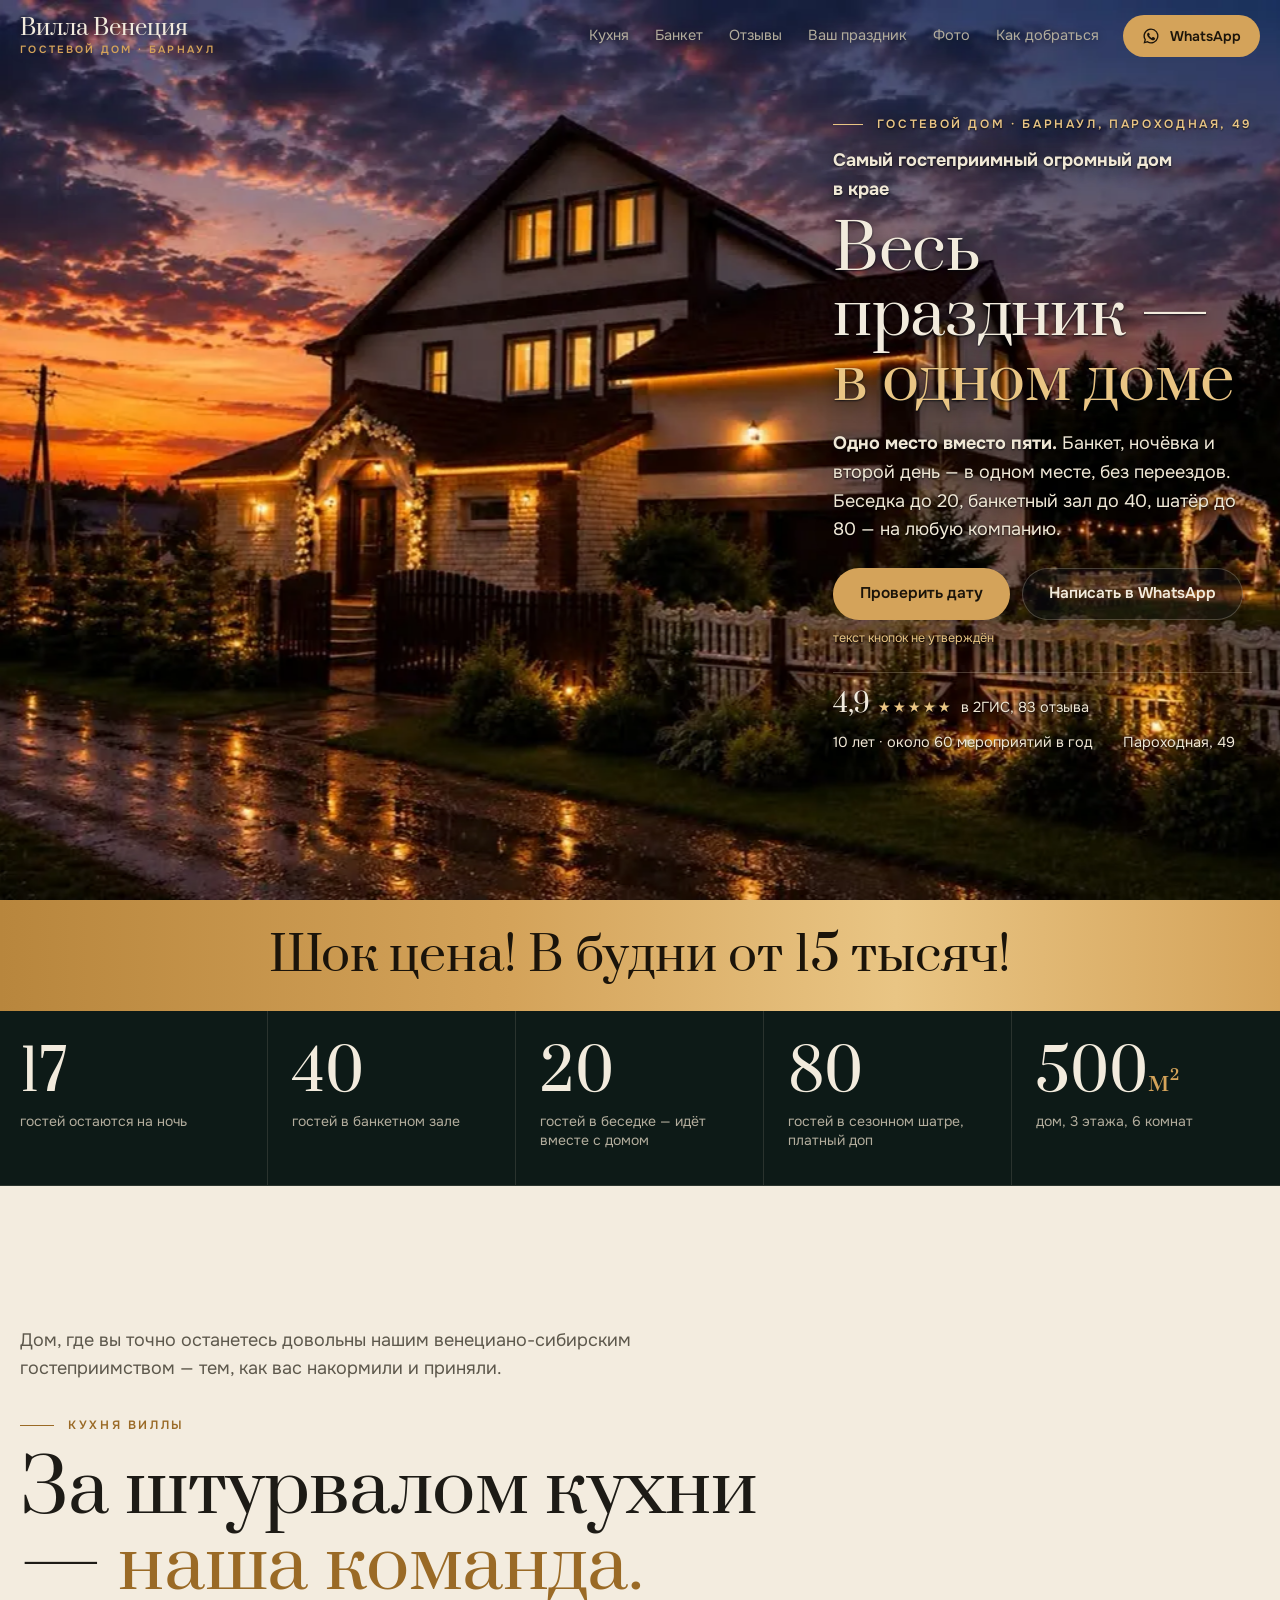
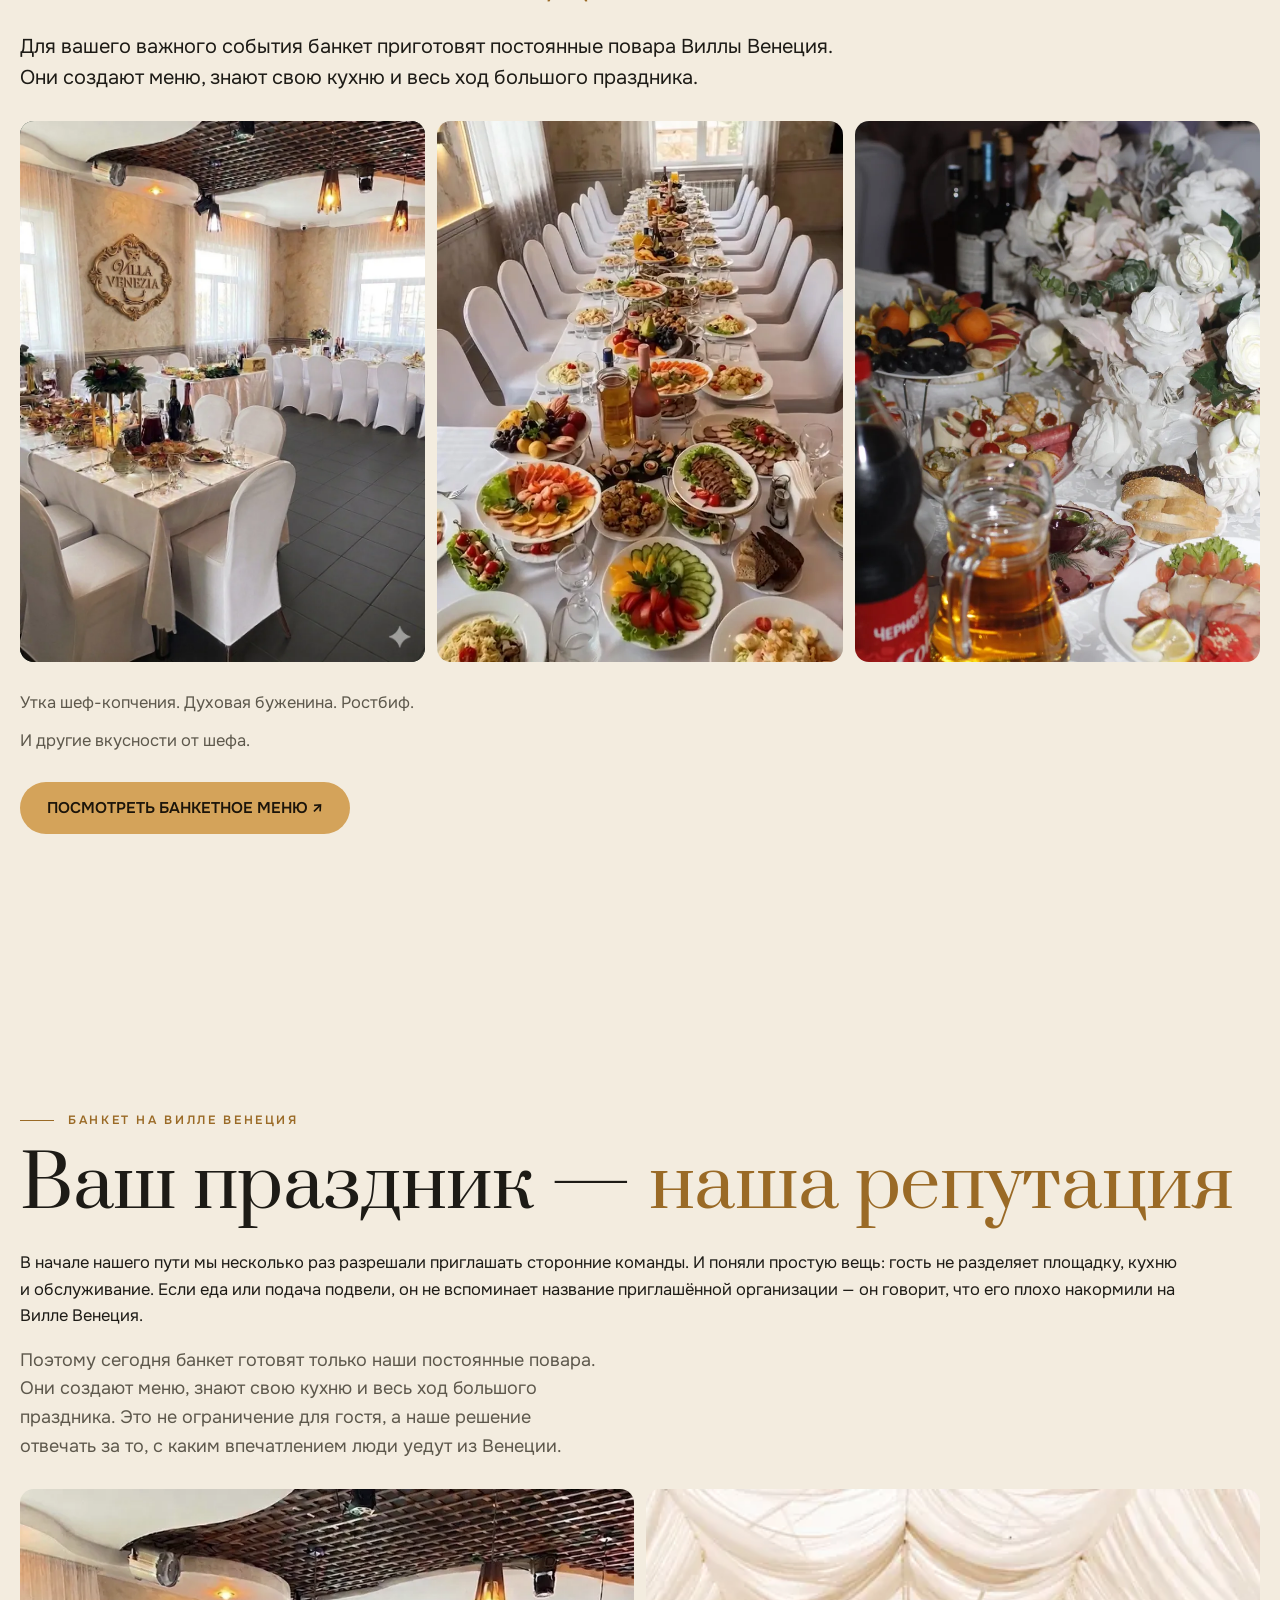
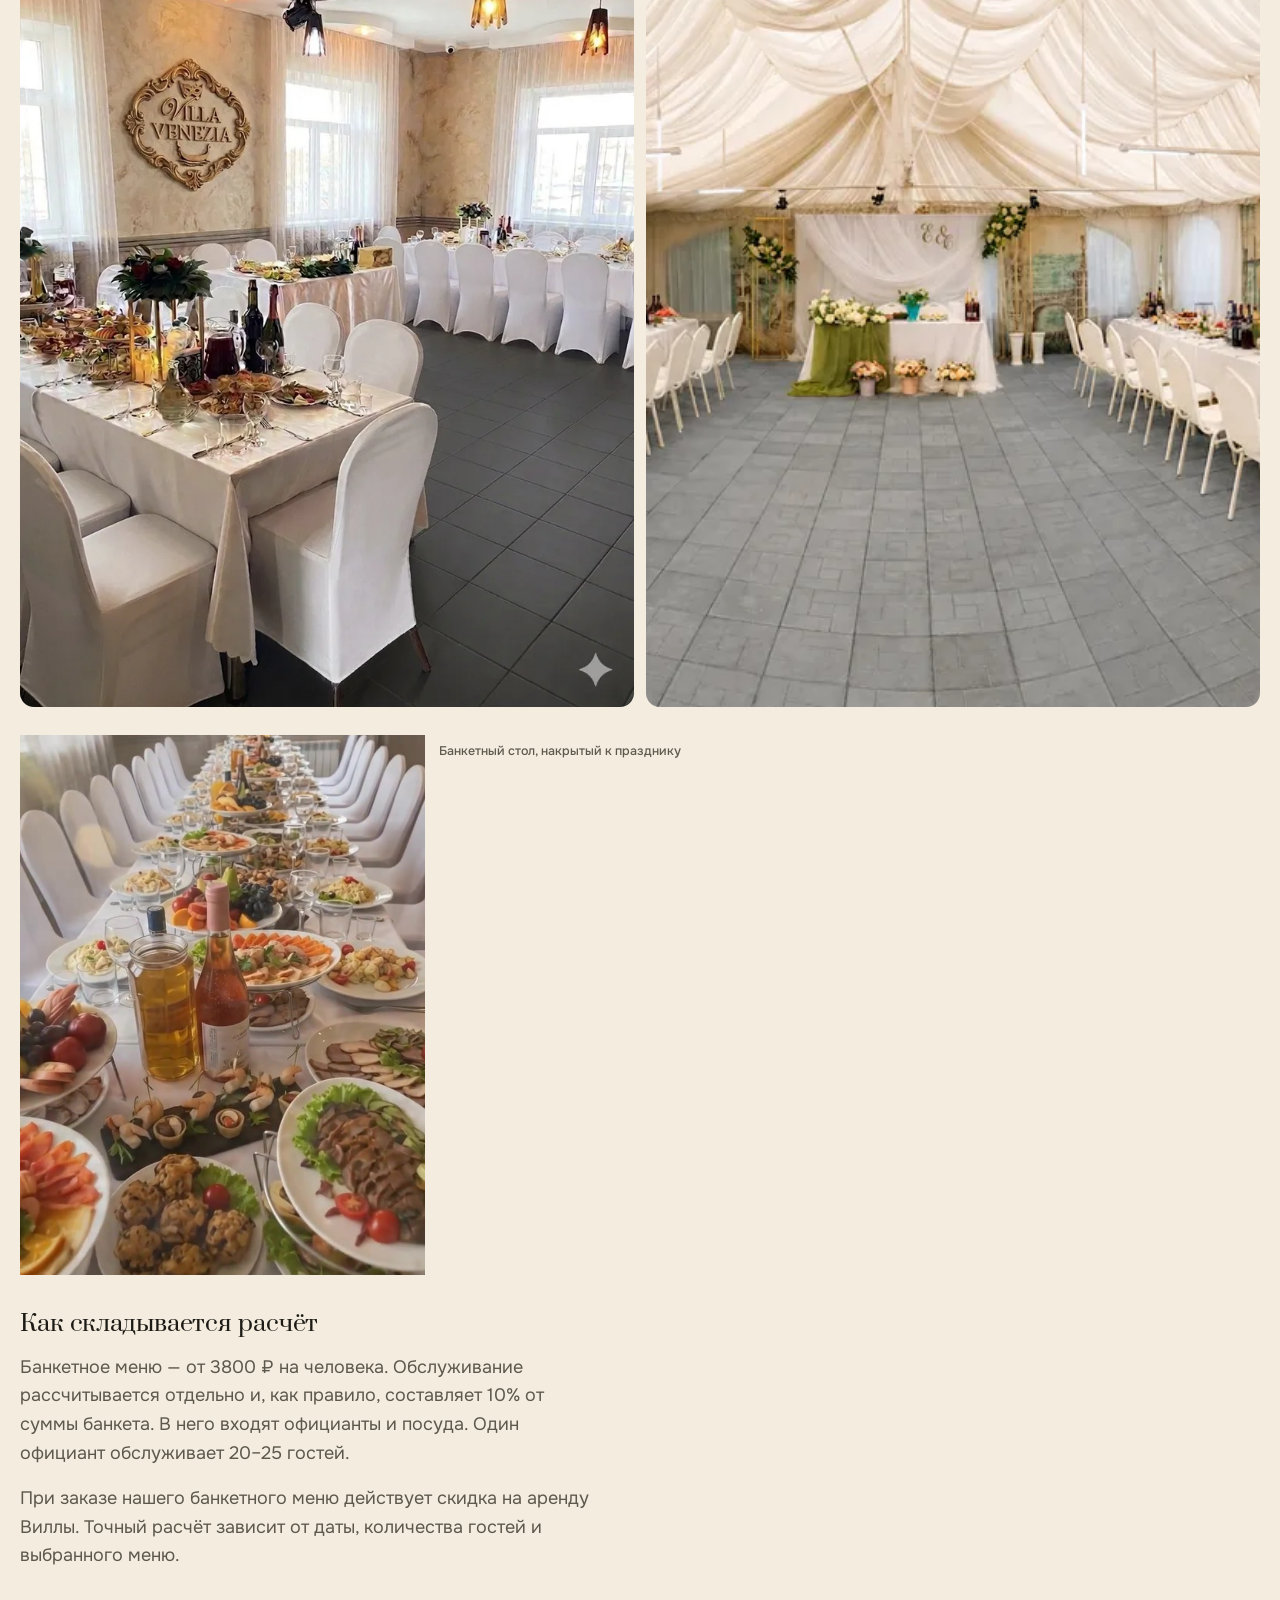
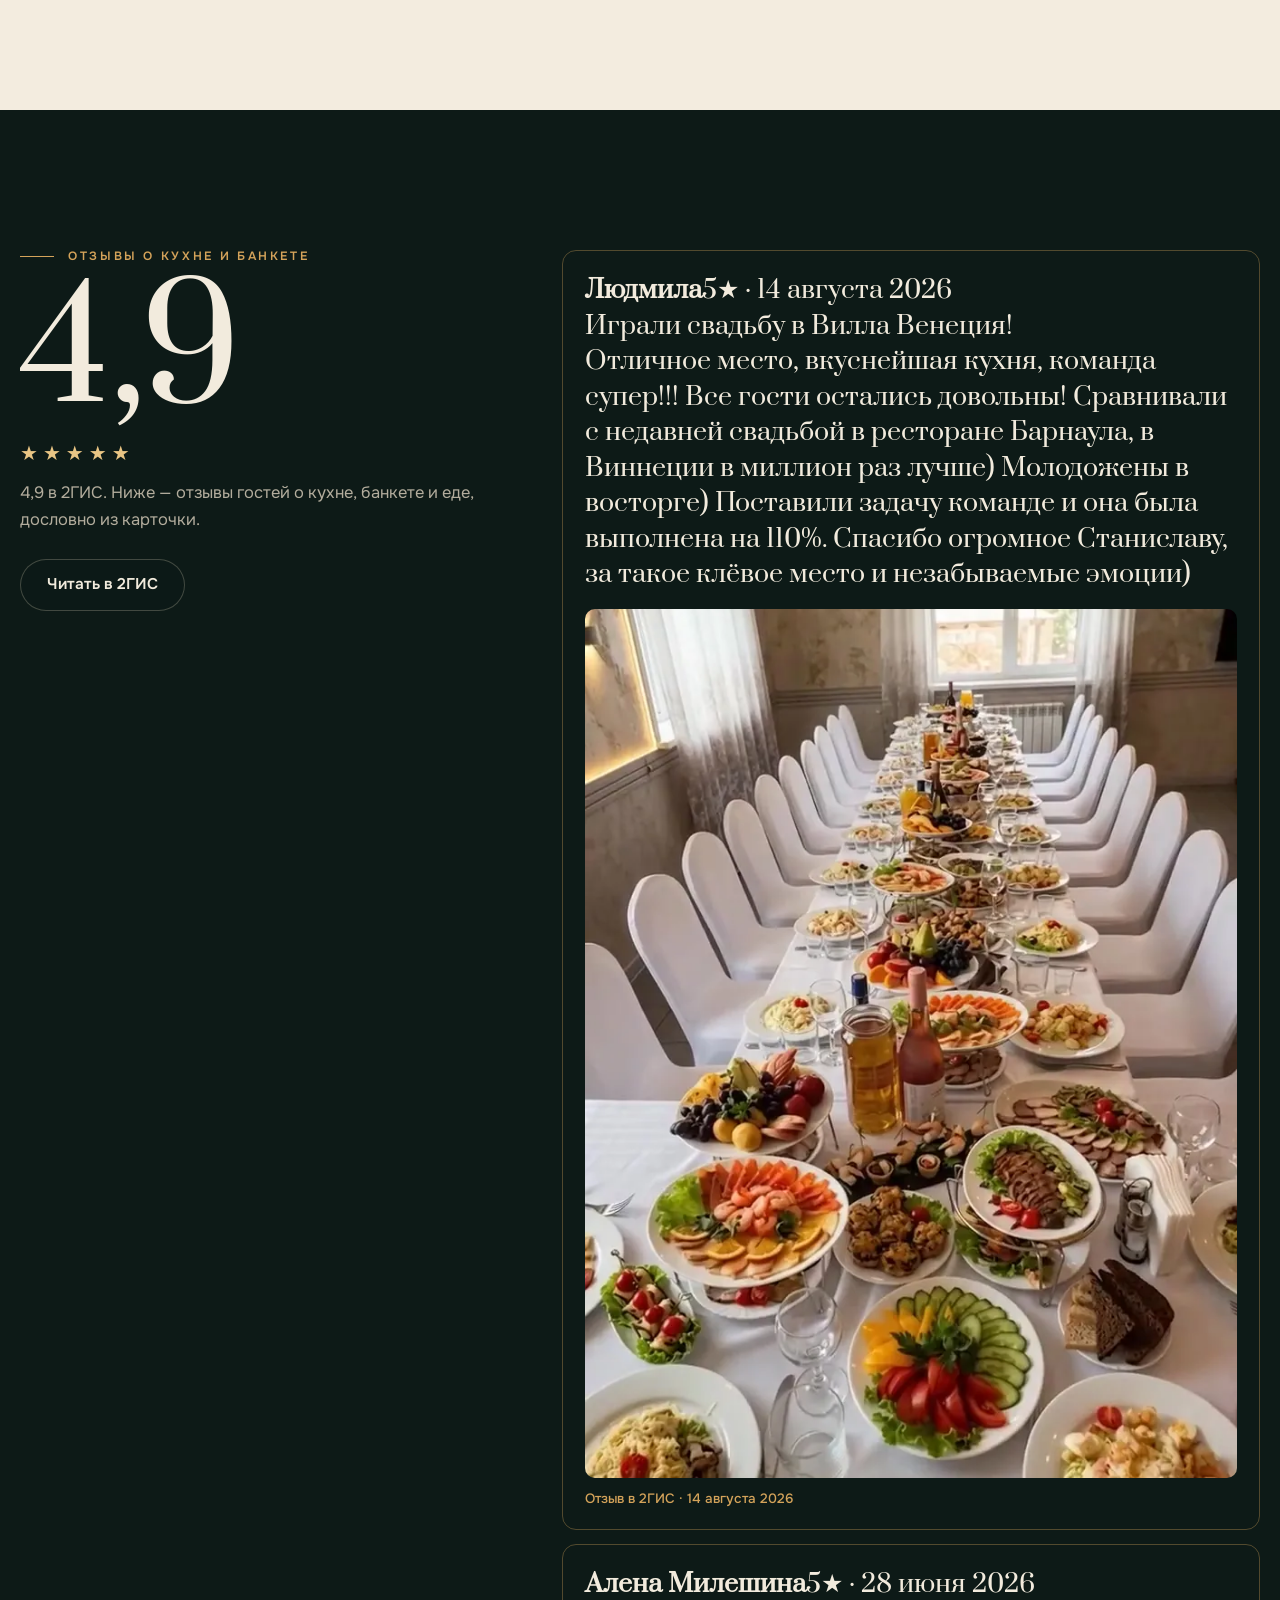
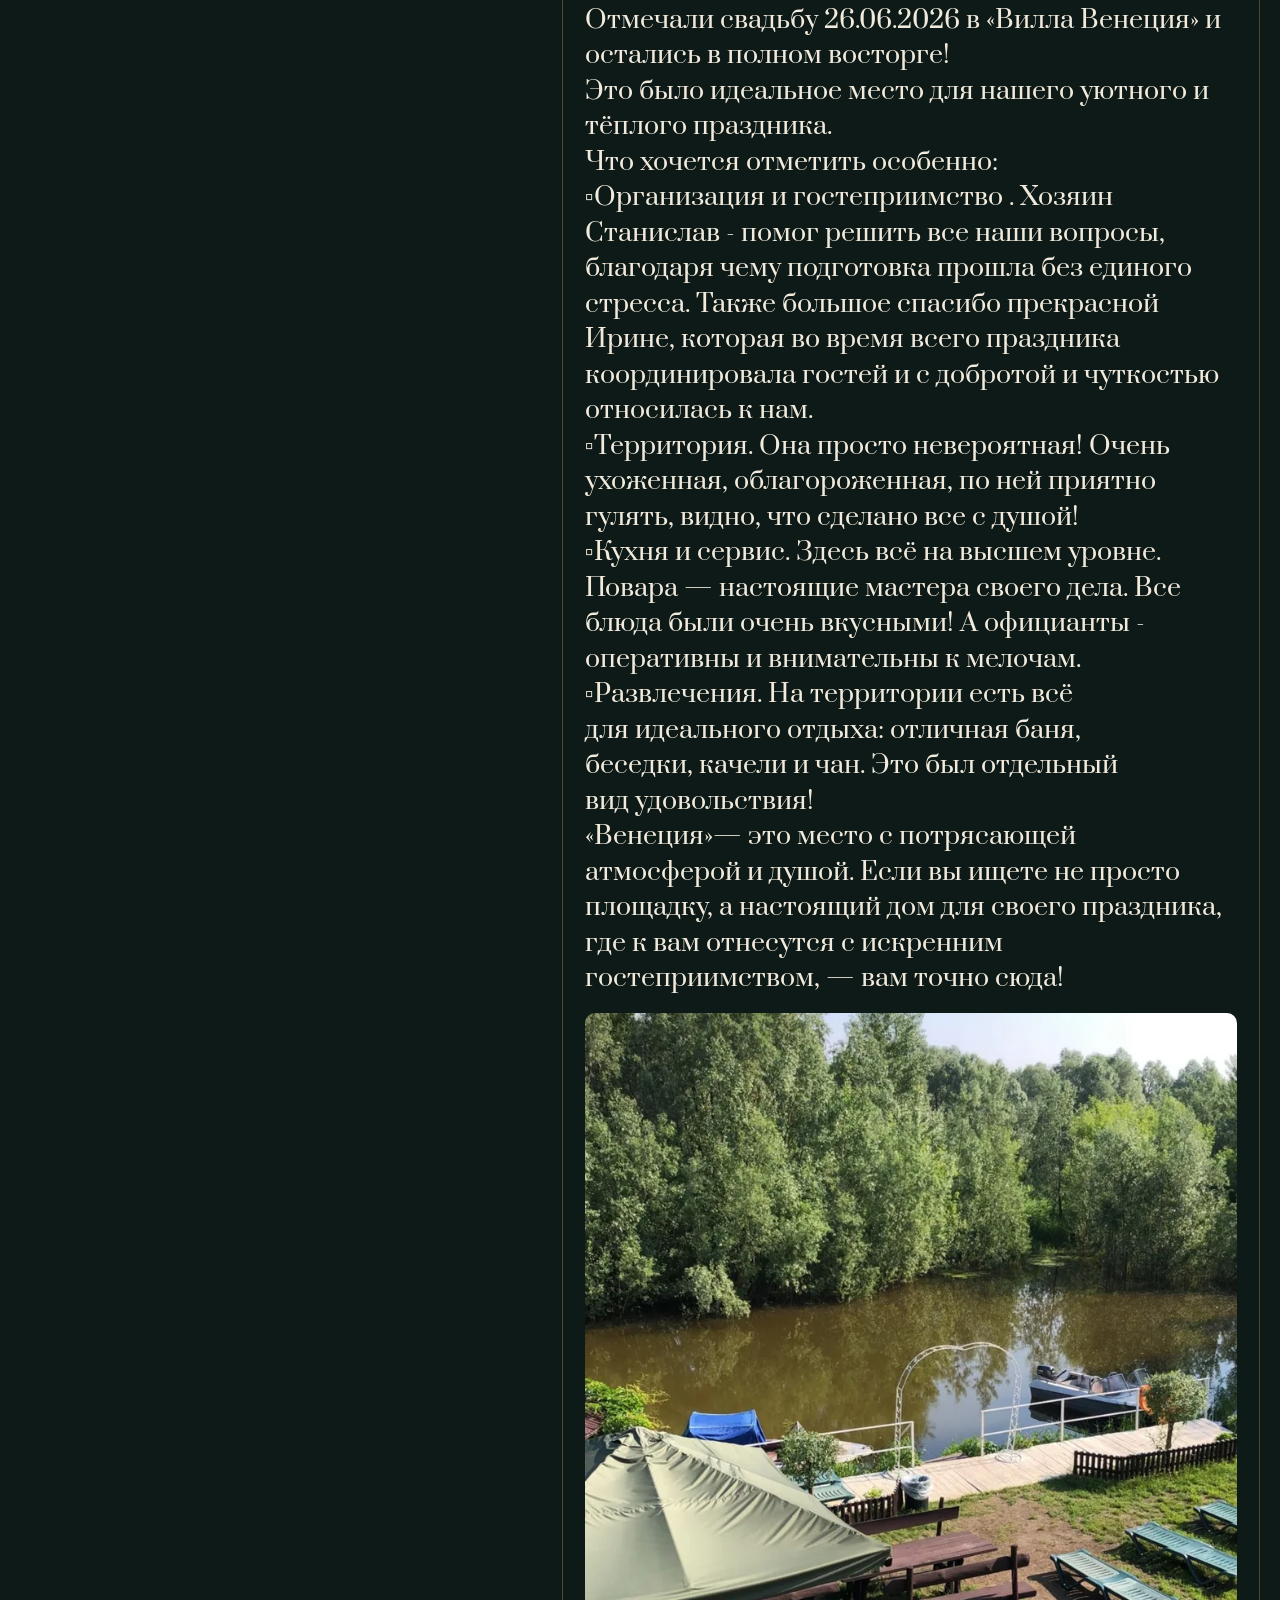
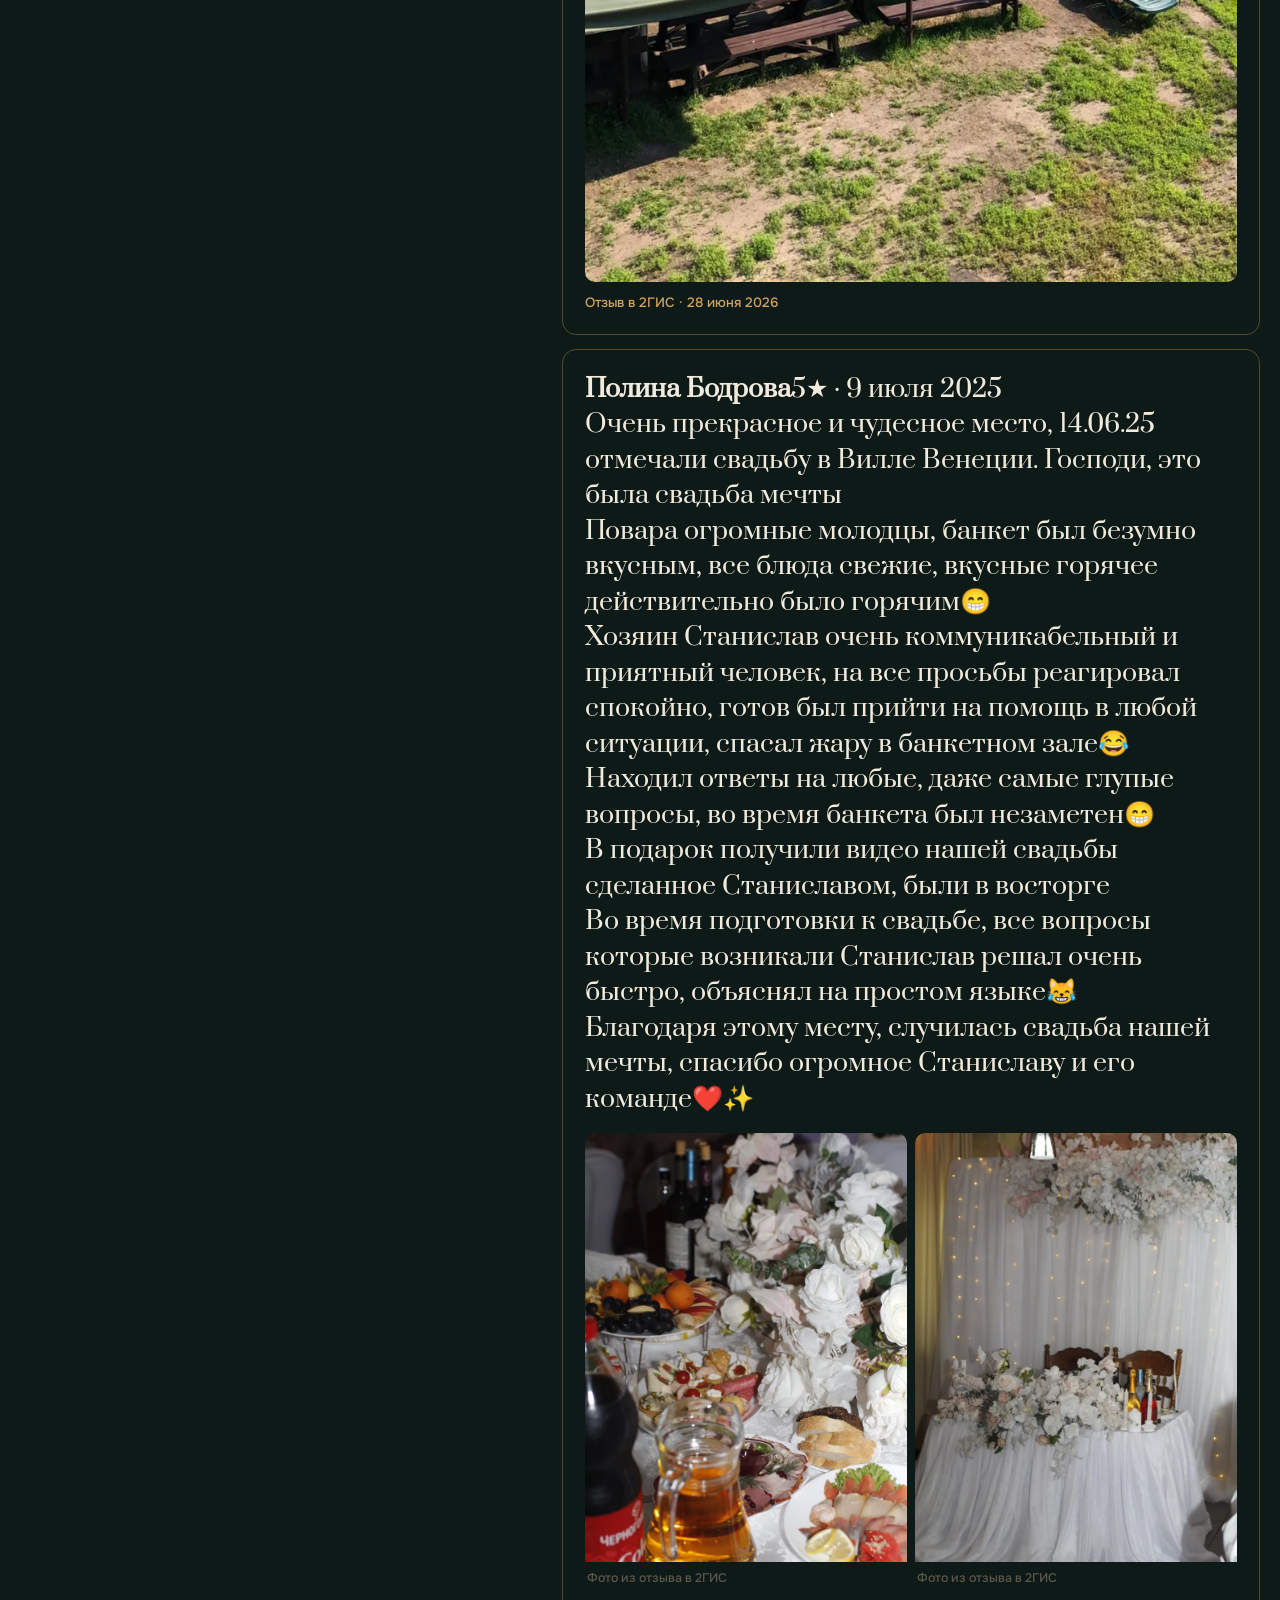
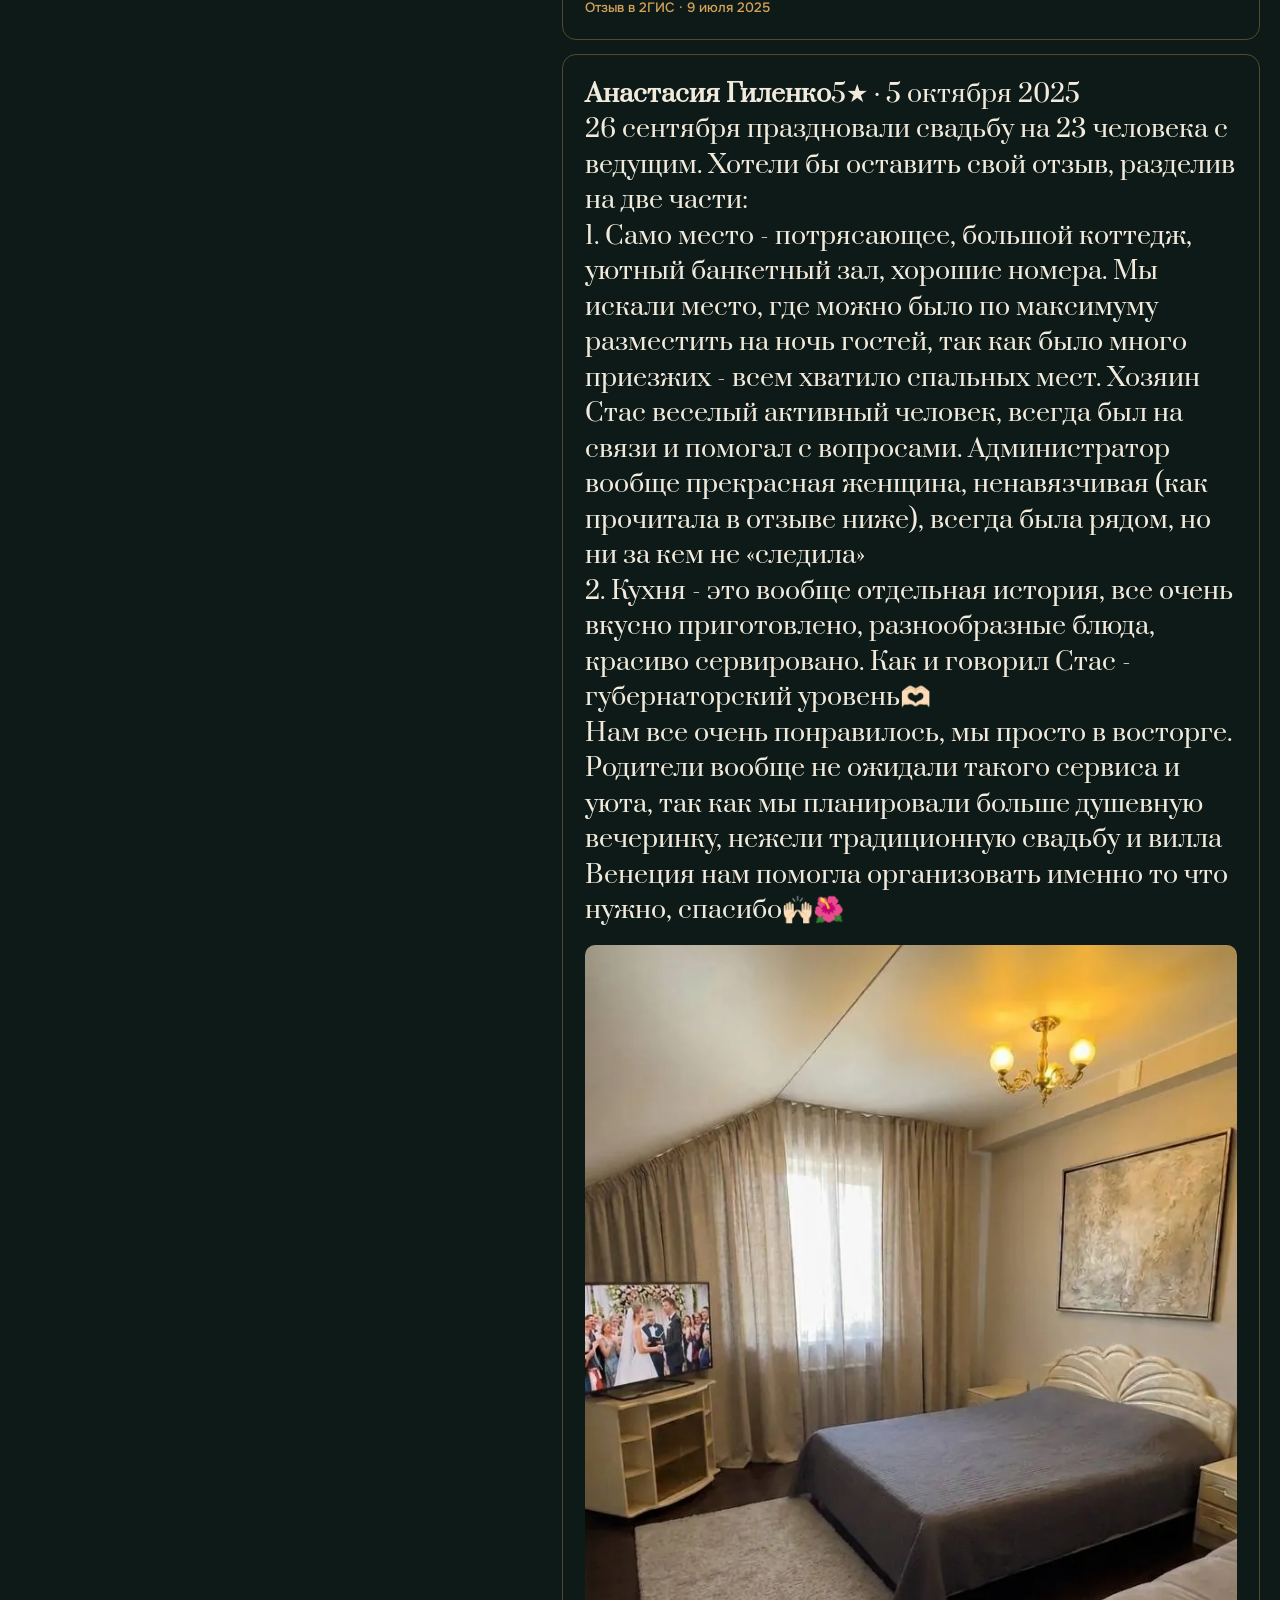
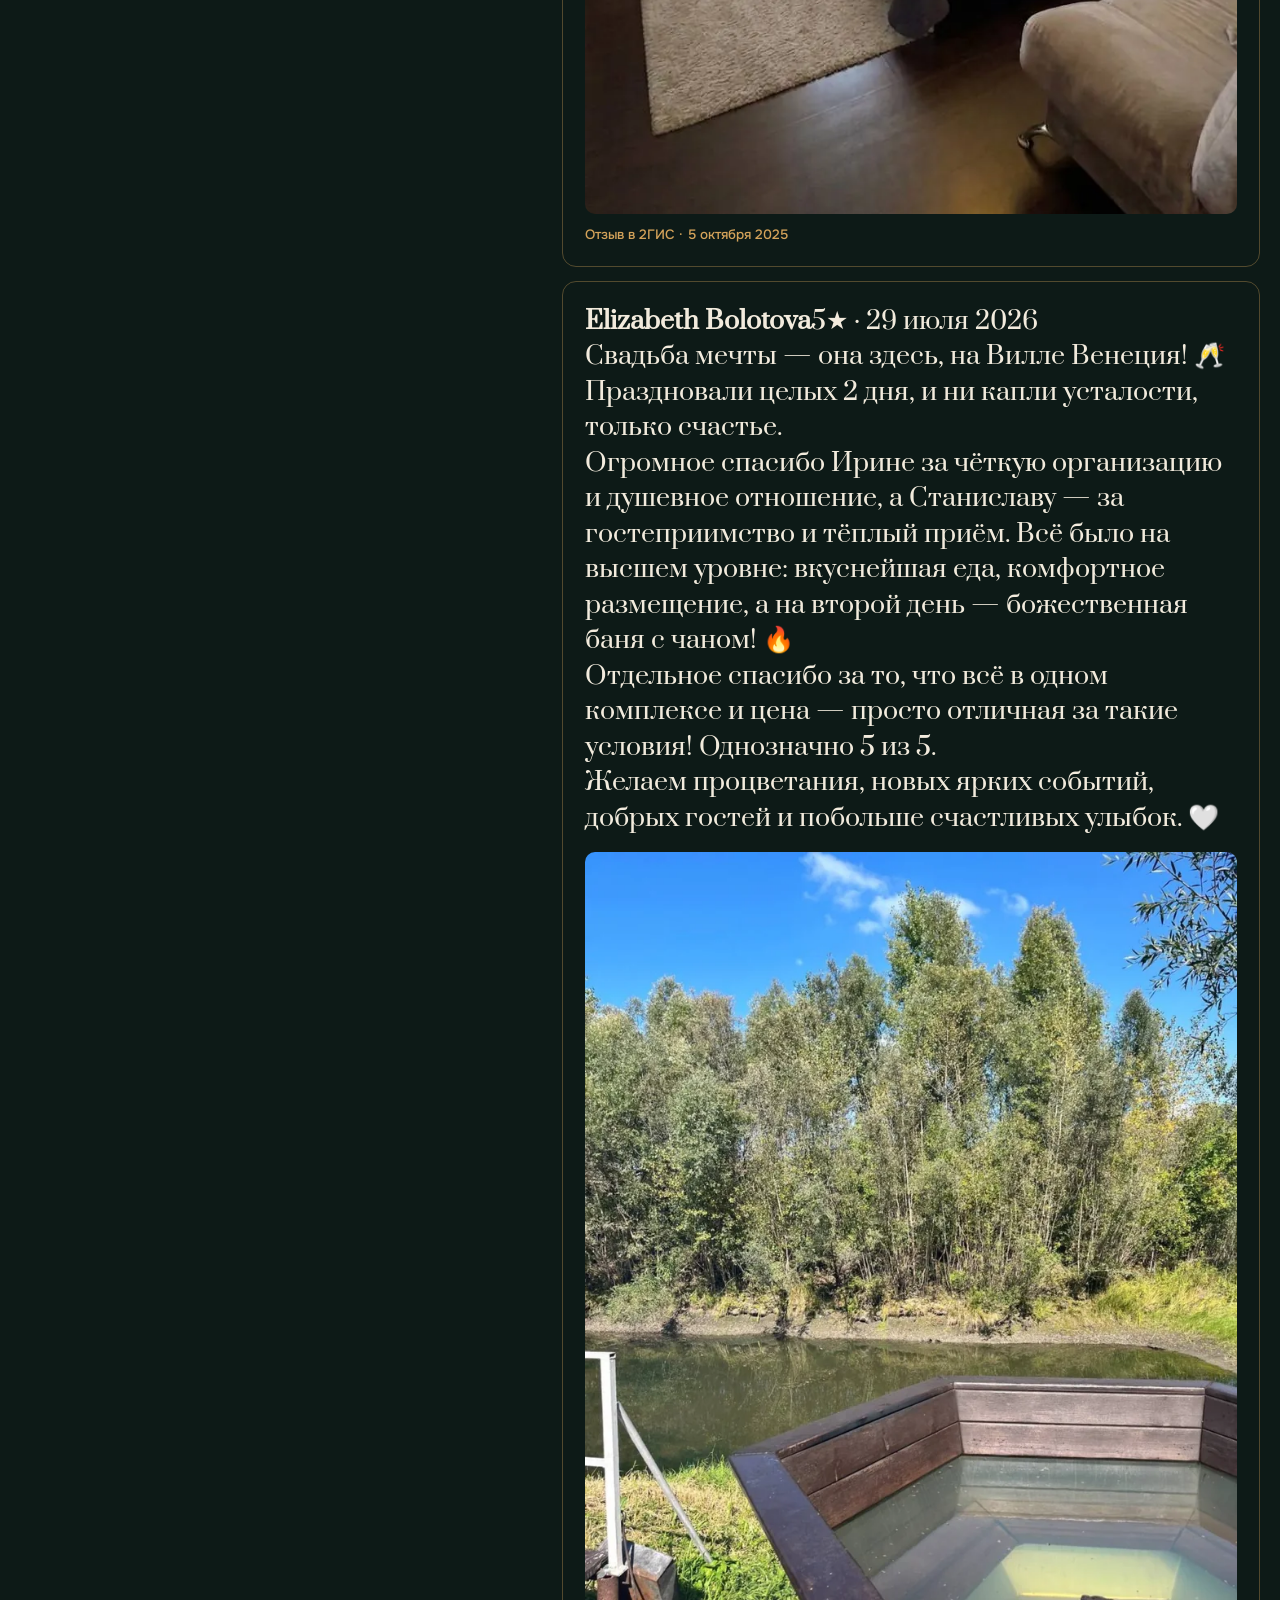
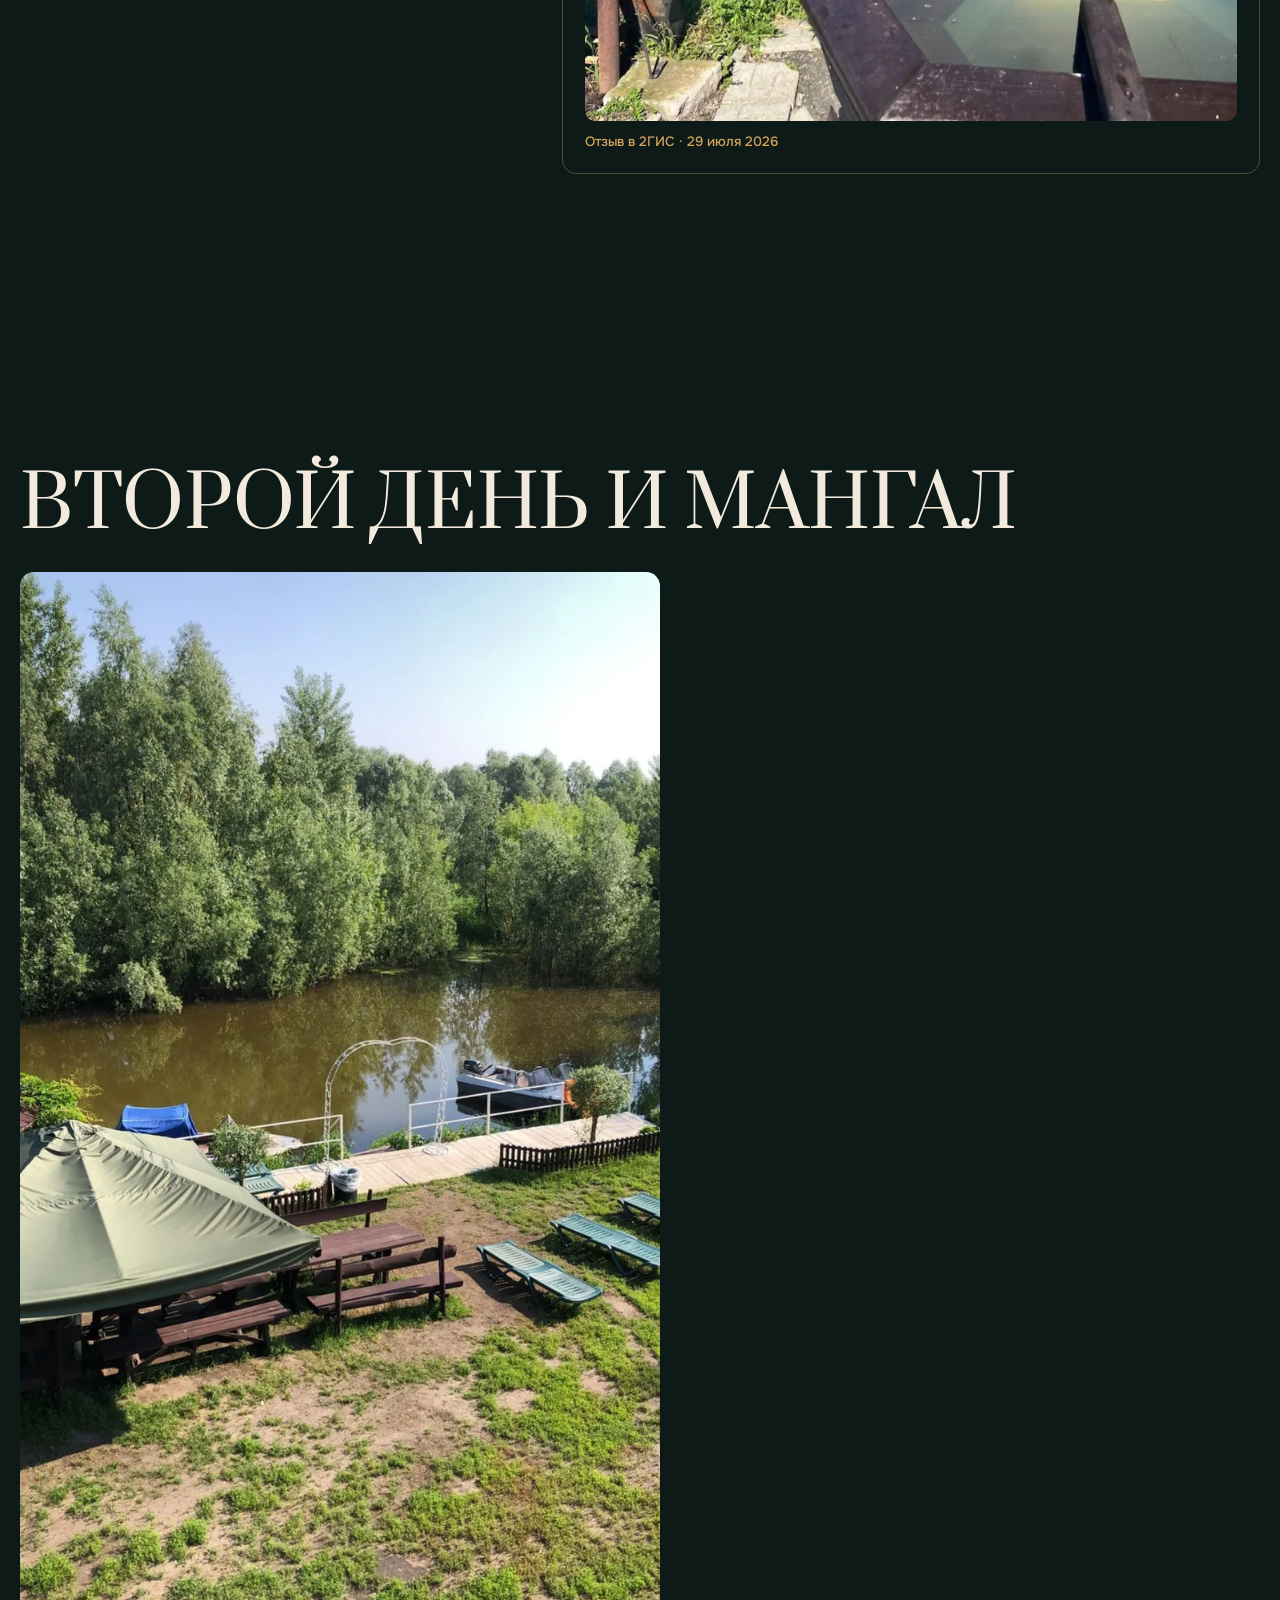
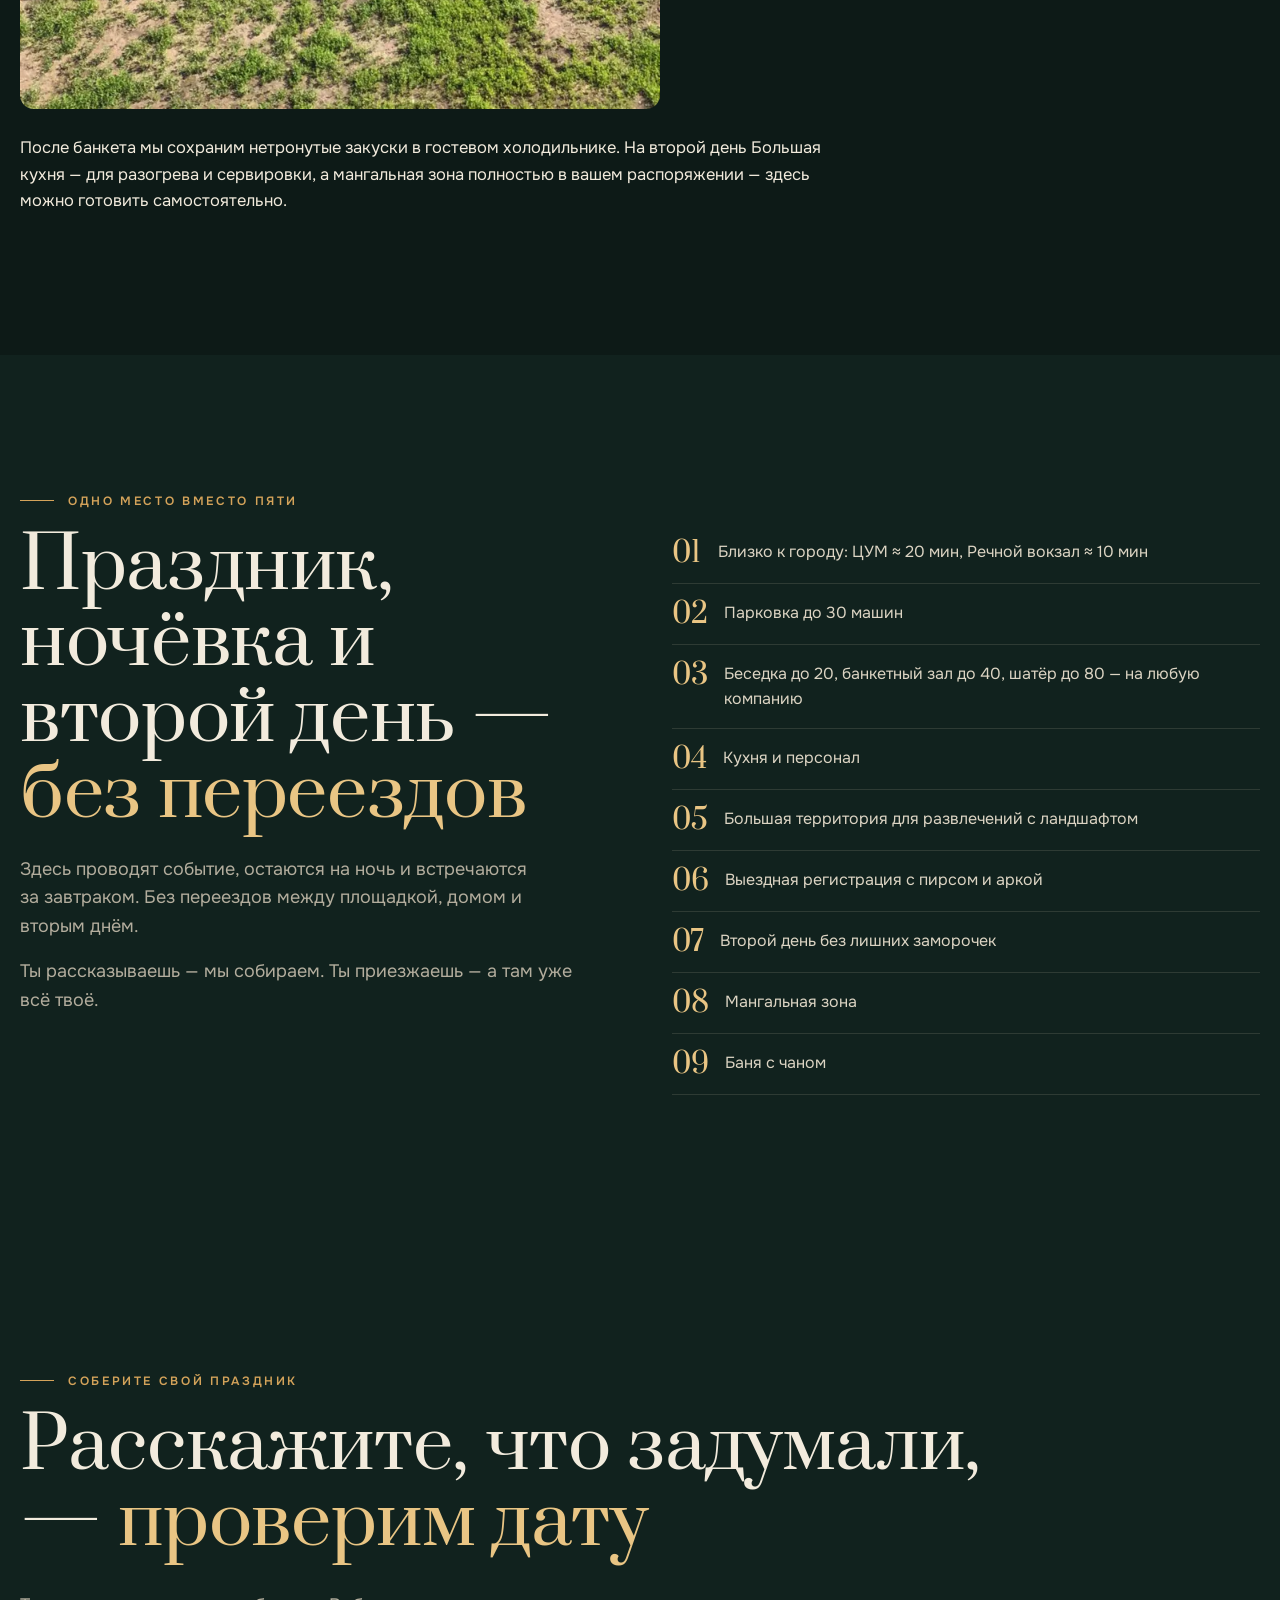
==== commit c8131a9d: "Use the evening villa photo as the hero, without the cream panel" ====
--- a/index.html
+++ b/index.html
@@ -129,11 +129,13 @@
 @keyframes iw{to{width:min(320px,70vw)}}
 
 /* шапка */
-#top{position:fixed;inset:0 0 auto;z-index:50;transition:background-color .3s,border-color .3s,color .3s;border-bottom:1px solid transparent;background:rgba(255,250,240,.78);-webkit-backdrop-filter:blur(10px);backdrop-filter:blur(10px);border-bottom-color:rgba(29,27,22,.08)}
-#top .logo b{color:var(--ink)}
-#top nav a{color:var(--txm)}
-#top nav a:hover{color:var(--ink)}
+#top{position:fixed;inset:0 0 auto;z-index:50;transition:background-color .3s,border-color .3s,color .3s;border-bottom:1px solid transparent;background:transparent}
+#top .logo b{color:var(--ivory);text-shadow:0 1px 10px rgba(0,0,0,.55)}
+#top .logo span{text-shadow:0 1px 8px rgba(0,0,0,.5)}
+#top nav a{color:rgba(242,235,221,.86);text-shadow:0 1px 8px rgba(0,0,0,.45)}
+#top nav a:hover{color:var(--ivory)}
 #top.solid{background:rgba(13,26,23,.94);border-color:var(--line)}
+#top.solid .logo b,#top.solid .logo span,#top.solid nav a{text-shadow:none}
 #top.solid .logo b{color:var(--ivory)}
 #top.solid nav a{color:var(--mut)}
 #top.solid nav a:hover{color:var(--ivory)}
@@ -149,27 +151,28 @@
 @media (max-width:420px){#top .btn span{display:none}#top .btn{width:44px;padding:0}}
 
 /* hero */
-.hero{position:relative;min-height:100svh;display:flex;align-items:flex-end;padding:110px 0 clamp(40px,7vh,84px);overflow:hidden}
+.hero{position:relative;min-height:100svh;display:flex;align-items:flex-start;justify-content:flex-end;padding:110px 8px 48px;overflow:hidden}
 .hero .bg{position:absolute;inset:0}
-.hero .bg img{width:100%;height:100%;object-fit:cover;object-position:42% 50%;transform:scale(1.06);animation:kb 14s var(--ease) forwards;filter:brightness(1.06) saturate(1.08)}
+.hero .bg img{width:100%;height:100%;object-fit:cover;object-position:26% 50%;transform:scale(1.04);animation:kb 14s var(--ease) forwards}
 @keyframes kb{to{transform:scale(1)}}
-.hero .wrap{position:relative}
-.hero-panel{max-width:min(680px,100%);padding:22px 28px 20px;border-radius:24px;background:rgba(255,250,240,.86);-webkit-backdrop-filter:blur(12px);backdrop-filter:blur(12px);box-shadow:0 18px 50px rgba(40,28,10,.14);color:var(--tx)}
-.hero .eyebrow{margin-bottom:14px;color:#9a6a26}
-.hero .eyebrow,.hero h1,.hero .sub{text-shadow:0 1px 0 rgba(255,255,255,.7)}
-.hero h1{font-size:clamp(44px,6.6vw,92px);max-width:14ch;color:var(--ink)}
-.hero h1 em{font-style:normal;color:#9a5b1e}
+.hero .wrap{position:relative;display:flex;justify-content:flex-end}
+.hero-copy{position:relative;max-width:min(480px,34vw);padding:8px 0 8px 16px;color:var(--ivory)}
+.hero-copy:before{content:"";position:absolute;inset:-28px -36px -36px -48px;background:radial-gradient(ellipse at 75% 35%,rgba(10,16,24,.4) 0%,rgba(10,16,24,.16) 52%,rgba(10,16,24,0) 76%);pointer-events:none;z-index:-1}
+.hero .eyebrow{margin-bottom:16px;color:var(--gold2);white-space:nowrap}
+.hero .eyebrow,.hero h1,.hero .sub,.hero .meta,.hero .wa-need{text-shadow:0 2px 18px rgba(8,12,16,.75),0 1px 2px rgba(8,12,16,.85)}
+.hero h1{font-size:clamp(40px,4.8vw,72px);max-width:11ch;color:var(--ivory)}
+.hero h1 em{font-style:normal;color:var(--gold2)}
 .hero h1 .w{display:inline-block;opacity:0;transform:translateY(.4em);animation:iu 1s var(--ease) forwards;animation-delay:calc(var(--d,.2s) + var(--i,0) * .07s)}
-.hero .eyebrow+.sub{margin:0 0 12px!important}
-.hero .sub{margin-top:16px;max-width:580px;font-size:18px;color:var(--tx)}
-.hero .row{display:flex;flex-wrap:wrap;gap:12px;margin-top:22px}
-.hero .btn-line{color:var(--tx);border-color:rgba(29,27,22,.28);background:rgba(255,255,255,.6)}
-.hero .btn-line:hover{border-color:var(--tx);background:#fff}
-.hero .wa-need{color:#9a6a26}
-.hero .meta{display:flex;flex-wrap:wrap;gap:12px 30px;margin-top:20px;padding-top:16px;border-top:1px solid var(--pline);max-width:760px;font-size:14.5px;color:var(--txm)}
-.hero .meta b{font:400 26px/1 var(--serif);color:var(--ink);margin-right:8px}
+.hero .eyebrow+.sub{margin:0 0 14px!important}
+.hero .sub{margin-top:16px;max-width:540px;font-size:18px;color:#f0e8d6}
+.hero .row{display:flex;flex-wrap:wrap;gap:12px;margin-top:24px}
+.hero .btn-line{color:var(--ivory);border-color:var(--line2);background:rgba(13,20,28,.35)}
+.hero .btn-line:hover{border-color:var(--ivory);background:rgba(13,20,28,.5)}
+.hero .wa-need{color:var(--gold2)}
+.hero .meta{display:flex;flex-wrap:wrap;gap:12px 30px;margin-top:24px;padding-top:18px;border-top:1px solid var(--line2);max-width:540px;font-size:14.5px;color:#efe6d4}
+.hero .meta b{font:400 26px/1 var(--serif);color:var(--ivory);margin-right:8px}
 .hero .meta .it{display:flex;align-items:baseline}
-.hero .stars{color:#c4923a}
+.hero .stars{color:var(--gold2)}
 .live{display:inline-flex;align-items:center;gap:9px}
 .live i{width:8px;height:8px;border-radius:50%;background:#7fd19b;box-shadow:0 0 0 0 rgba(127,209,155,.6);animation:pl 2.4s infinite}
 @keyframes pl{70%{box-shadow:0 0 0 9px rgba(127,209,155,0)}100%{box-shadow:0 0 0 0 rgba(127,209,155,0)}}
@@ -457,7 +460,8 @@
 .way .map-card a{display:block;border-radius:14px;overflow:hidden;box-shadow:0 8px 32px rgba(0,0,0,.25)}
 .way .map-card img{width:100%;height:auto;display:block}
 .way .map-card figcaption{padding:8px 2px 0;font:500 13px/1.35 var(--sans);color:#efe6d4}
-@media (max-width:700px){.hero{padding:86px 0 16px}.hero .bg img{object-position:50% 42%}.hero-panel{padding:16px 16px 14px;background:rgba(255,250,240,.86)}.hero h1{font-size:clamp(34px,9.2vw,44px)}.hero .sub{margin-top:12px;font-size:16px}.hero .row{margin-top:16px}.hero .meta{margin-top:14px;padding-top:12px}.hero .eyebrow{margin-bottom:10px}}
+@media (min-width:701px) and (max-height:850px){.hero{padding:96px 8px 24px;align-items:center}.hero h1{font-size:clamp(36px,4.2vw,60px)}.hero .sub{margin-top:10px;font-size:16px}.hero .row{margin-top:14px}.hero .meta{margin-top:12px;padding-top:10px}.hero .eyebrow{margin-bottom:10px}}
+@media (max-width:700px){.hero .eyebrow{white-space:normal}.hero{align-items:flex-end;justify-content:flex-start;padding:86px 0 18px}.hero .wrap{justify-content:flex-start}.hero .bg img{object-position:50% 26%}.hero-copy{max-width:100%;padding:8px 0 0}.hero-copy:before{inset:-12px -16px -20px -16px;background:linear-gradient(180deg,rgba(10,16,24,0) 0%,rgba(10,16,24,.22) 40%,rgba(10,16,24,.4) 100%)}.hero h1{font-size:clamp(28px,7.6vw,36px);max-width:14ch}.hero .sub{margin-top:8px;font-size:15px}.hero .row{margin-top:12px}.hero .hero-copy .btn{min-height:46px}.hero .meta{margin-top:10px;padding-top:10px;max-width:100%}.hero .eyebrow{margin-bottom:8px}}
 
 </style>
 <!--
@@ -518,7 +522,7 @@
 <section class="hero" aria-label="Главное">
   <div class="bg"><picture><source media="(max-width:700px)" type="image/webp" srcset="images/hero-m.webp 405w" sizes="100vw"><source media="(max-width:700px)" type="image/jpeg" srcset="images/hero-m.jpg" sizes="100vw"><source type="image/webp" srcset="images/hero-800.webp 800w, images/hero-1440.webp 1280w" sizes="100vw"><img src="images/hero.jpg" width="1280" height="720" alt="Дом «Вилла Венеция» и сад: фасад, газон и белые стулья для регистрации" fetchpriority="high"></picture></div>
   <div class="wrap">
-    <div class="hero-panel">
+    <div class="hero-copy">
     <div class="eyebrow">Гостевой дом · Барнаул, Пароходная, 49</div>
     <p class="sub" style="margin:0 0 18px;max-width:22em"><strong>Самый гостеприимный огромный дом в крае</strong></p>
     <h1><span class="w" style="--i:0">Весь</span> <span class="w" style="--i:1">праздник —</span> <span class="w" style="--i:2"><em>в одном</em></span> <span class="w" style="--i:3"><em>доме</em></span></h1>
@@ -968,7 +972,7 @@
     </div>
     <p class="lead rv" style="margin:-12px 0 28px">Пока здесь плейсхолдеры. Положите фото владельца в папку <code>images/</code> с теми же именами — смотрите <code>images/README.md</code>. [НУЖНО ОТ ВЛАДЕЛЬЦА: 12–15 фото: дом, зал, территория, баня и чан, гости]</p>
     <div class="ggrid" id="ggrid">
-      <figure data-s="s"><picture><source type="image/webp" srcset="images/facade-512.webp 512w" sizes="(max-width:700px) 50vw, 33vw"><img src="images/facade.jpg" width="512" height="417" alt="Дневной фасад «Виллы Венеция» со стороны дороги" loading="lazy"></picture><figcaption>Дневной фасад</figcaption></figure><figure data-s="s"><picture><source type="image/webp" srcset="images/hero-mobile-800.webp 800w, images/hero-mobile-1440.webp 1440w" sizes="(max-width:700px) 50vw, 33vw"><img src="images/hero-mobile.jpg" width="1440" height="2560" alt="Дом «Вилла Венеция»: фасад, белые стулья на газоне и беседка" loading="lazy"></picture><figcaption>Дом и сад</figcaption></figure>
+      <figure data-s="s"><picture><source type="image/webp" srcset="images/day-facade-800.webp 800w, images/day-facade-1280.webp 1280w" sizes="(max-width:700px) 50vw, 33vw"><img src="images/day-facade.jpg" width="1280" height="720" alt="Дневной фасад «Виллы Венеция» со стороны дороги" loading="lazy"></picture><figcaption>Дневной фасад</figcaption></figure><figure data-s="s"><picture><source type="image/webp" srcset="images/hero-mobile-800.webp 800w, images/hero-mobile-1440.webp 1440w" sizes="(max-width:700px) 50vw, 33vw"><img src="images/hero-mobile.jpg" width="1440" height="2560" alt="Дом «Вилла Венеция»: фасад, белые стулья на газоне и беседка" loading="lazy"></picture><figcaption>Дом и сад</figcaption></figure>
       <figure data-s="s"><picture><source type="image/webp" srcset="images/territory-800.webp 800w, images/territory-1440.webp 1440w" sizes="(max-width:700px) 50vw, 33vw"><img src="images/territory.jpg" width="1440" height="2560" alt="Сад и дом: газон, дорожка и стулья для регистрации" loading="lazy"></picture><figcaption>Сад и зона регистрации</figcaption></figure>
       <figure data-s="s"><picture><source type="image/webp" srcset="images/hall-800.webp 800w, images/hall-896.webp 896w" sizes="(max-width:700px) 50vw, 33vw"><img src="images/hall.jpg" width="896" height="1196" alt="Банкетный зал с накрытыми столами" loading="lazy"></picture><figcaption>Банкетный зал</figcaption></figure>
       <figure data-s="s"><picture><source type="image/webp" srcset="images/gazebo-800.webp 800w, images/gazebo-1600.webp 1600w" sizes="(max-width:700px) 50vw, 33vw"><img src="images/gazebo.jpg" width="1600" height="2242" alt="Беседка на территории" loading="lazy"></picture><figcaption>Беседка</figcaption></figure>
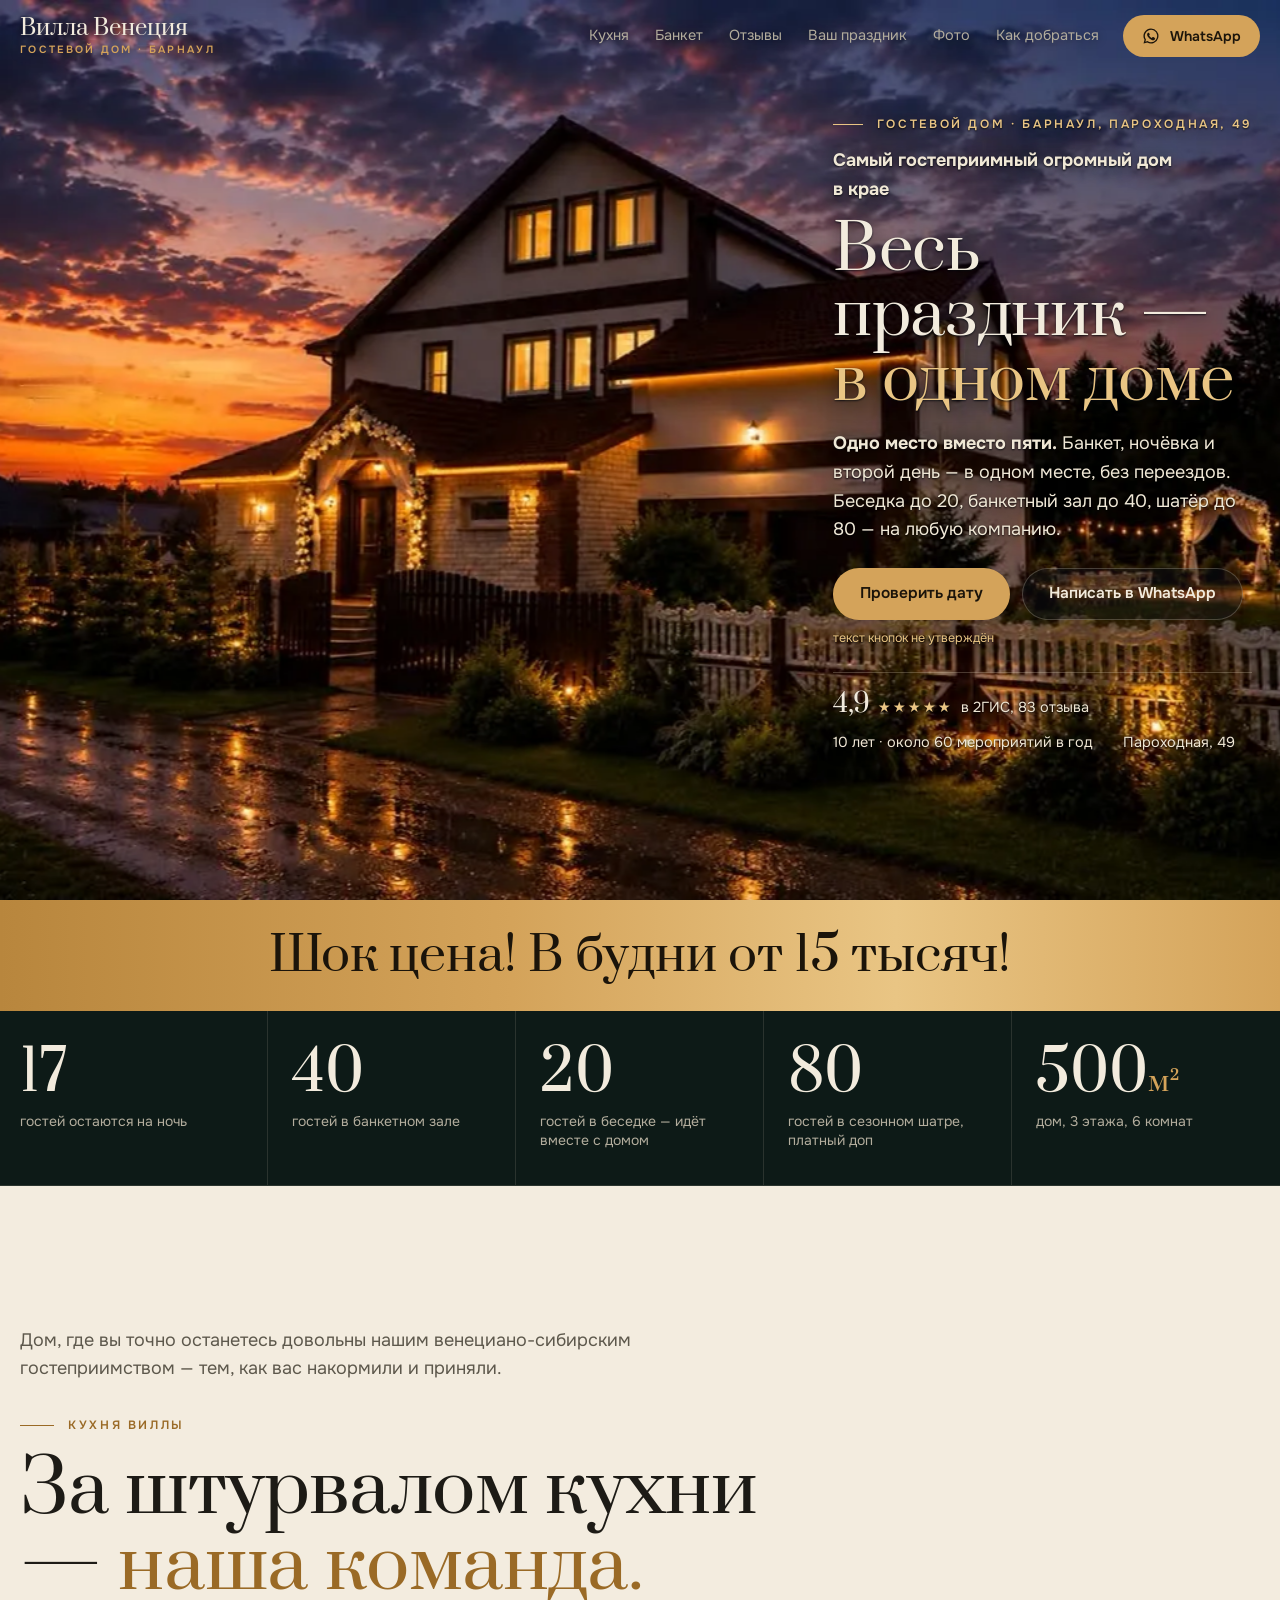
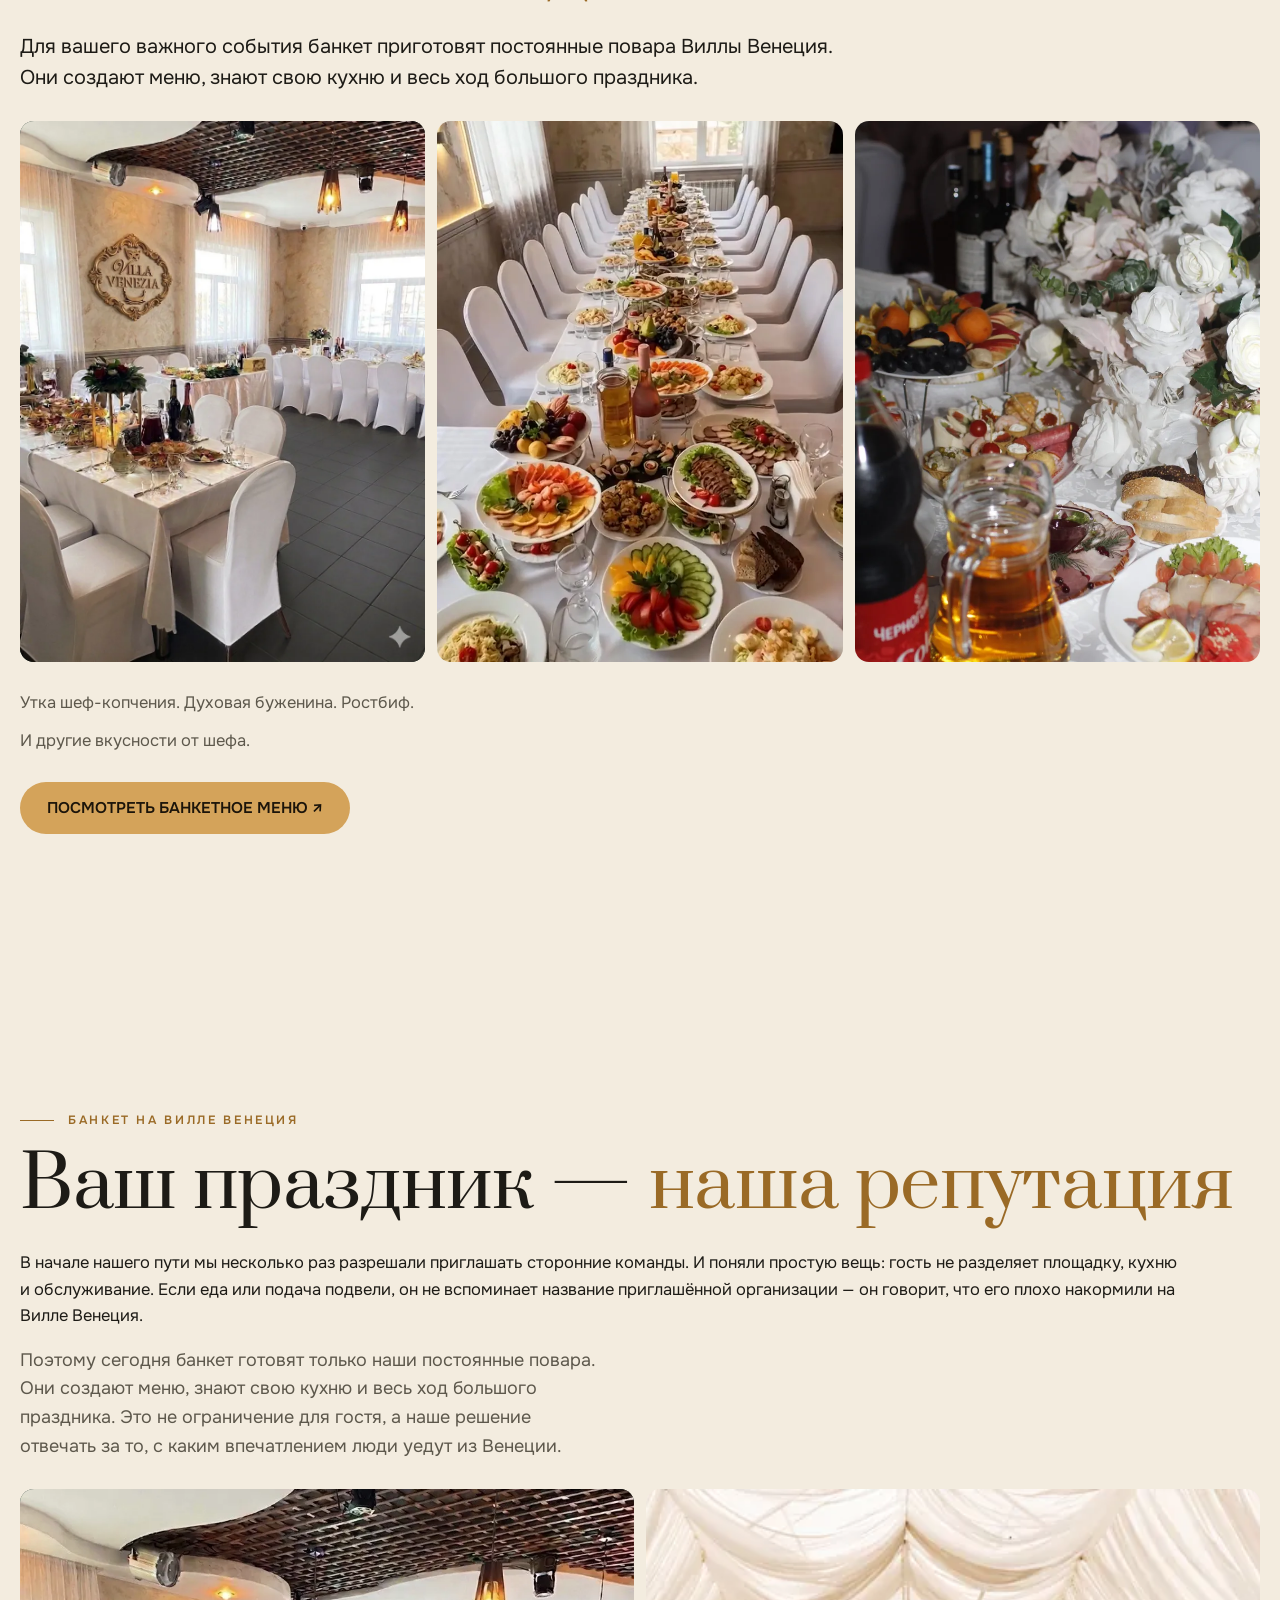
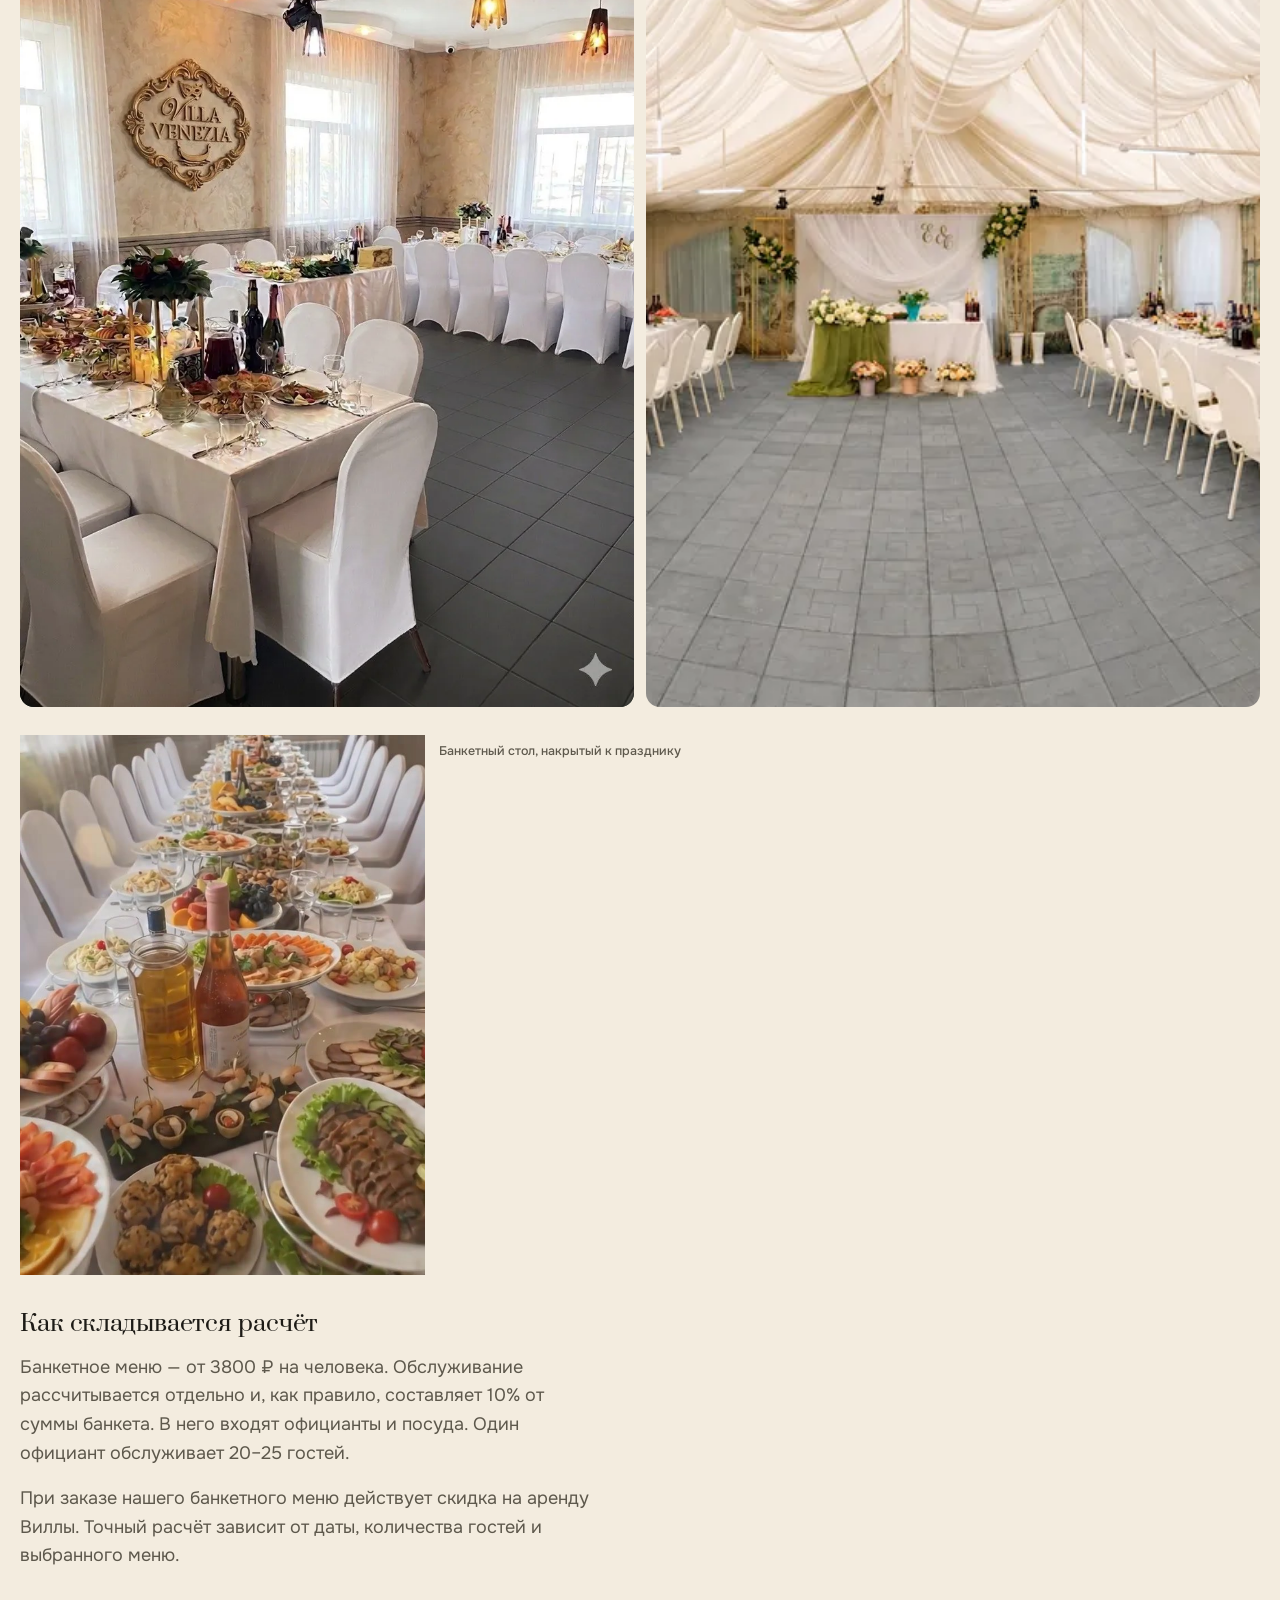
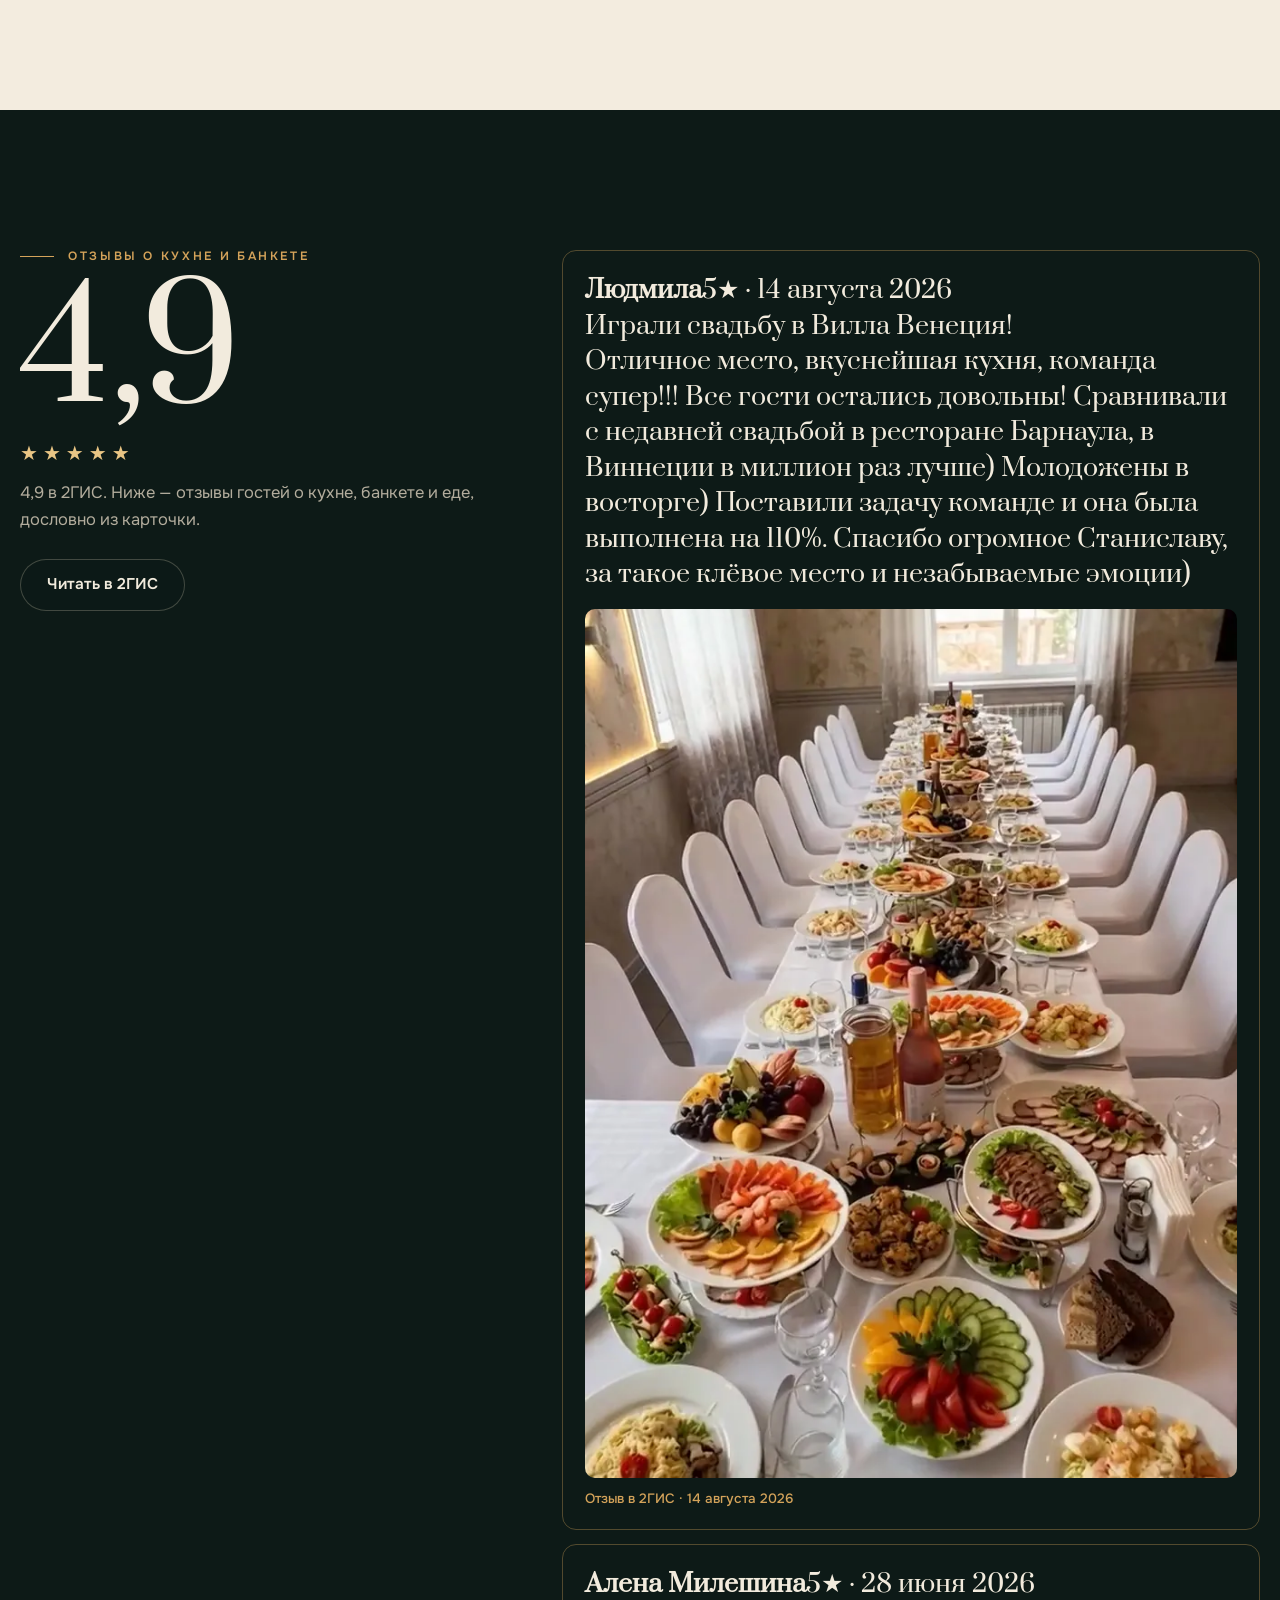
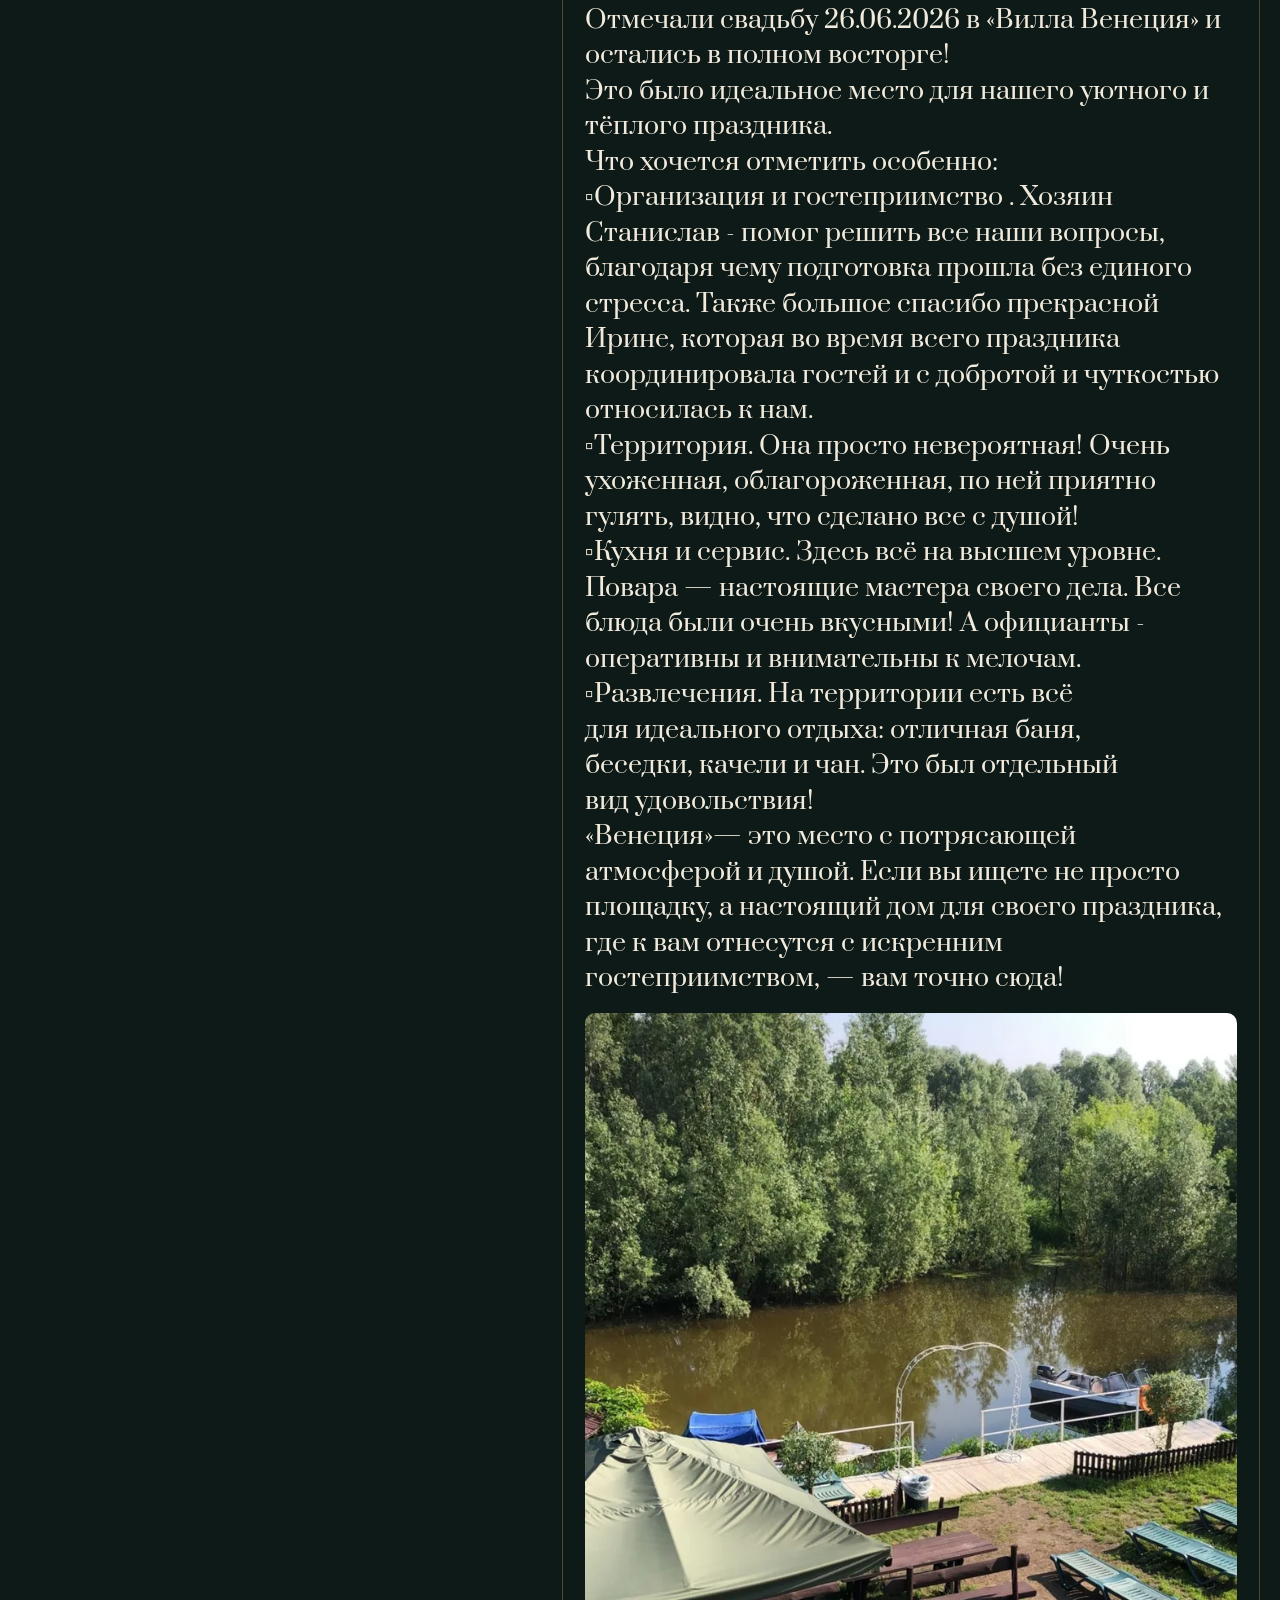
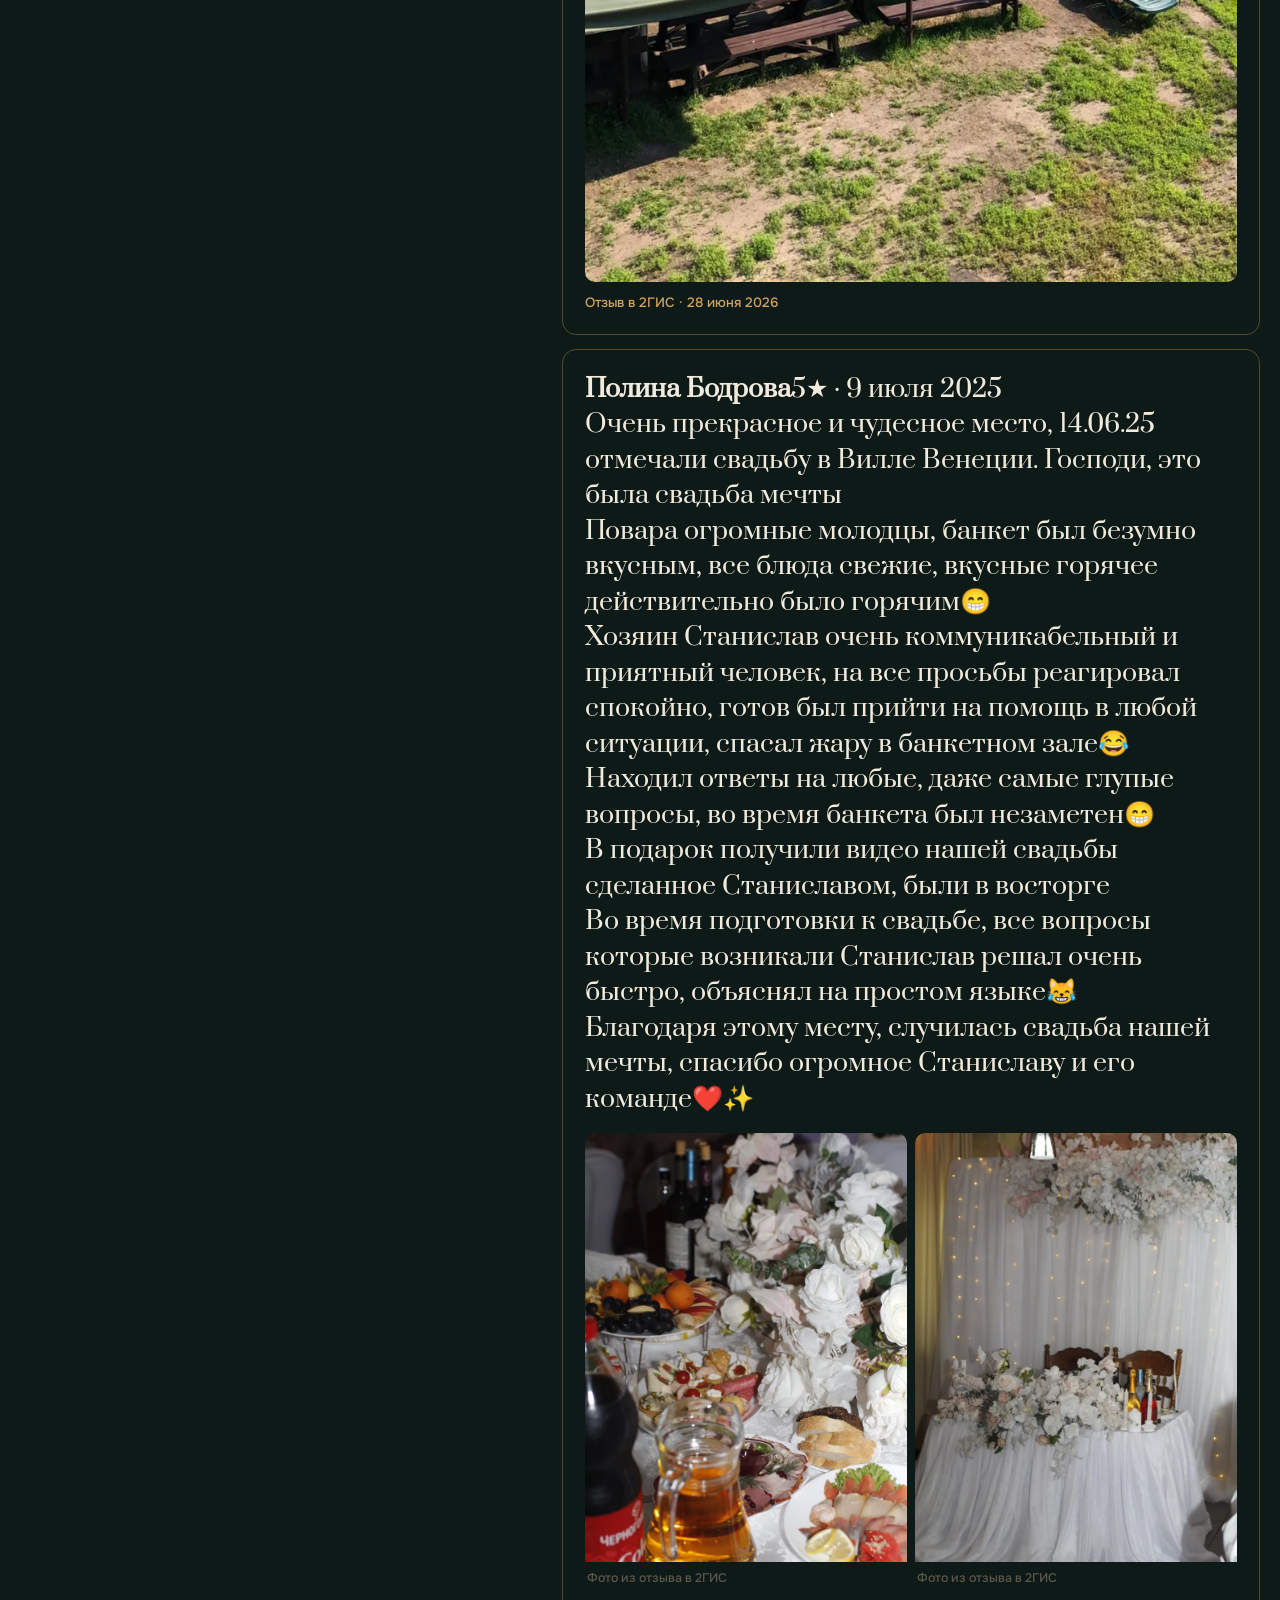
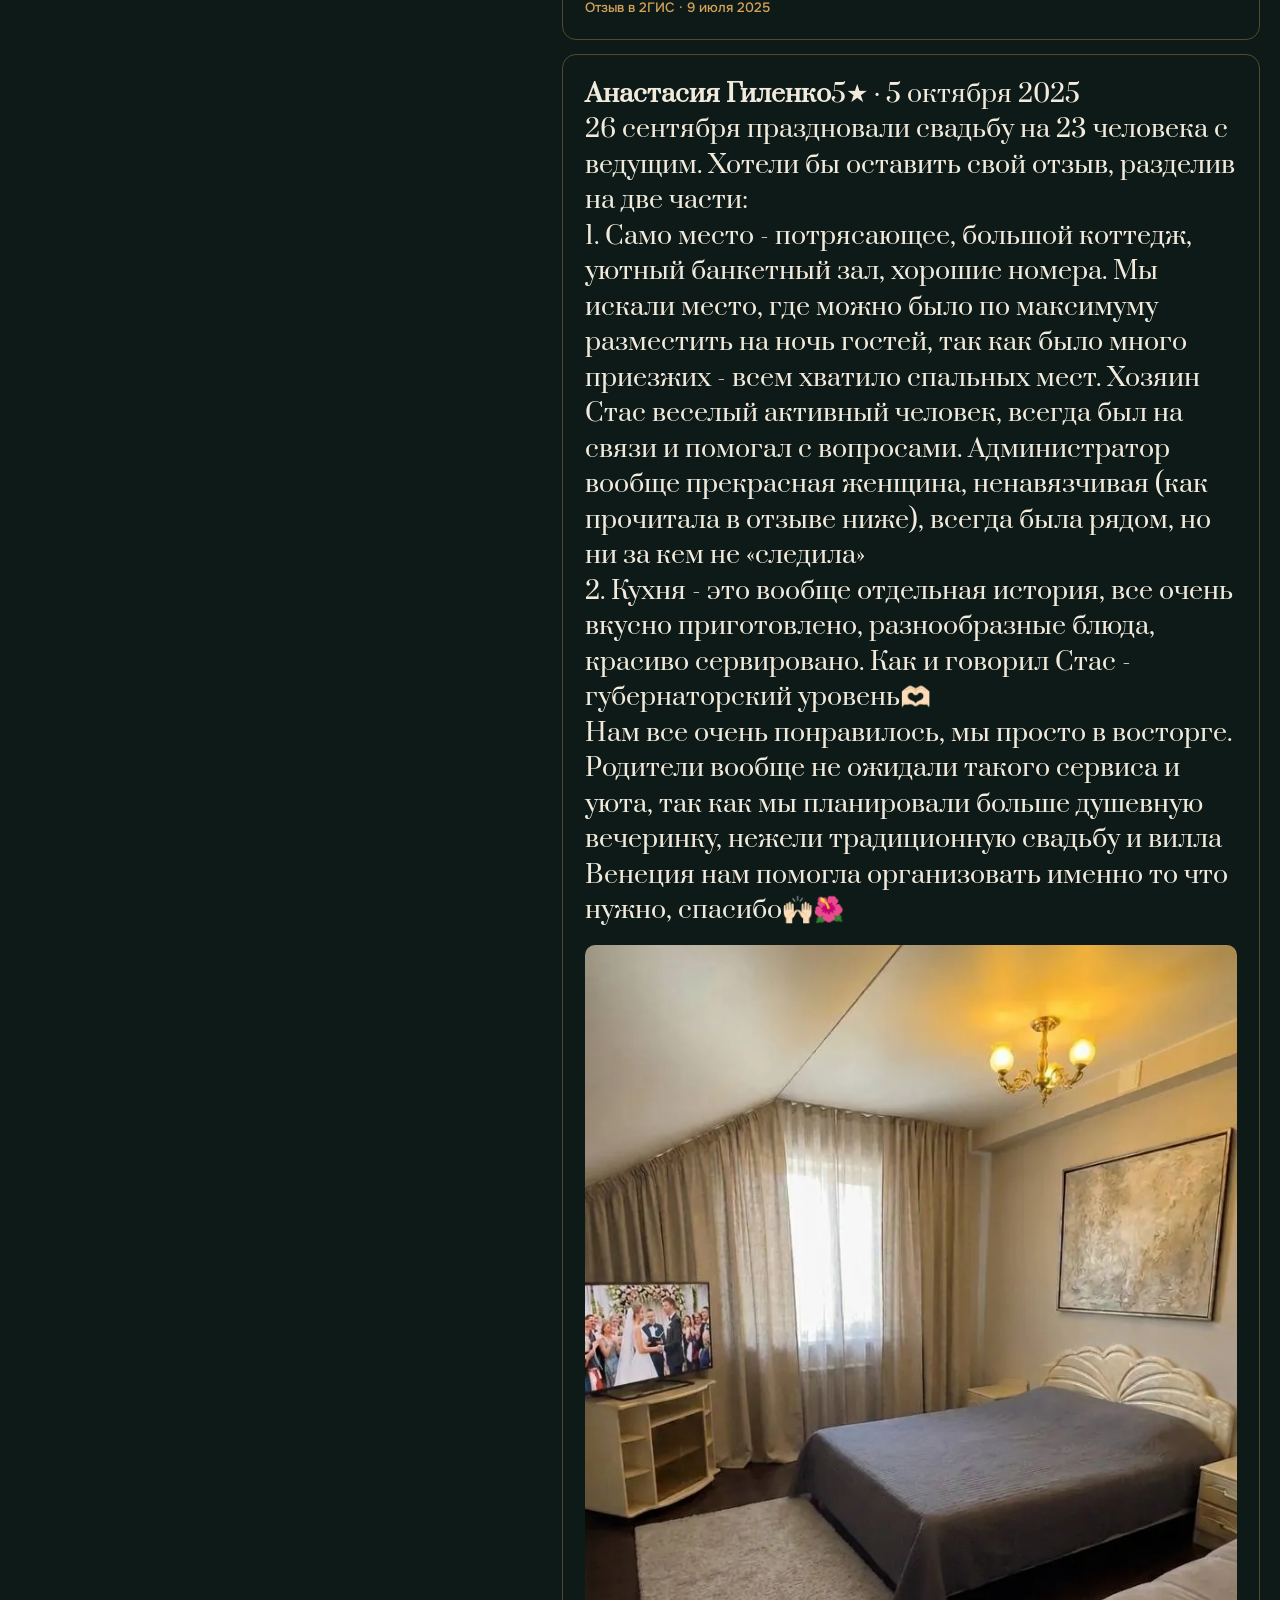
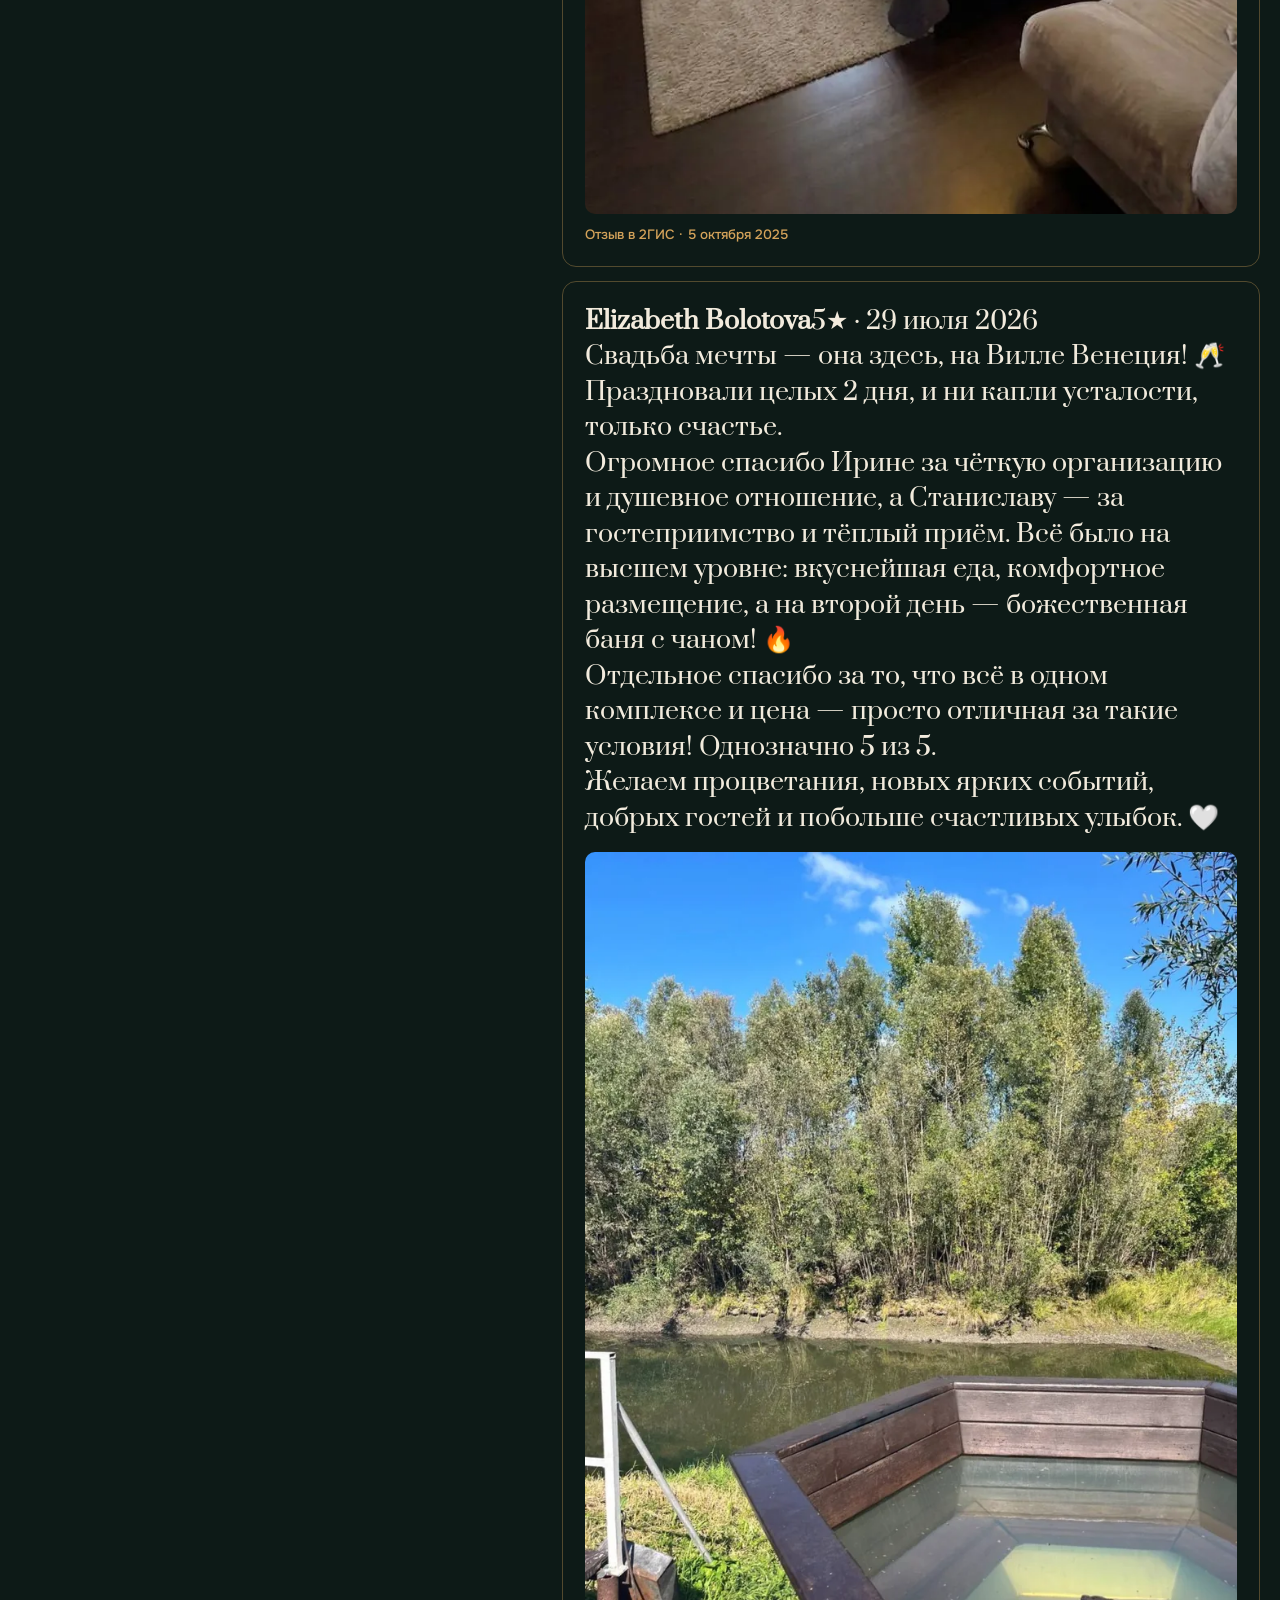
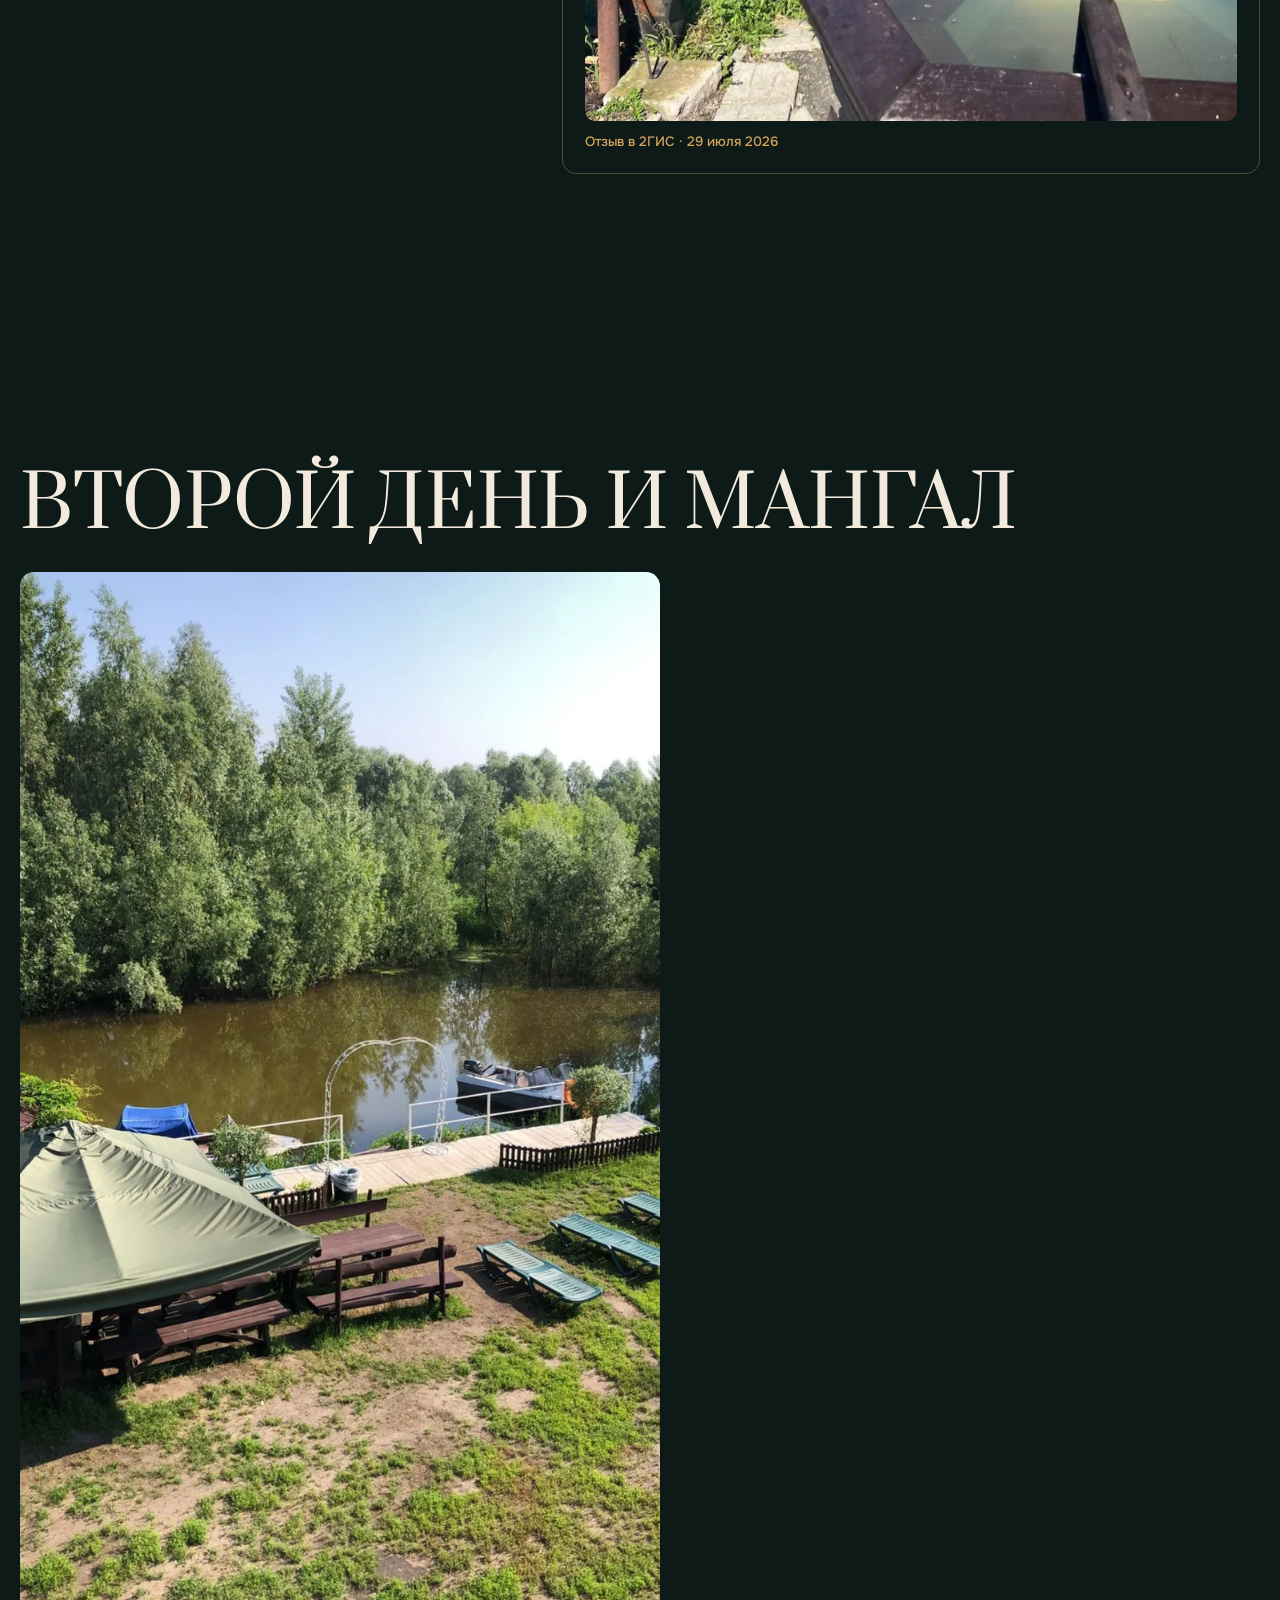
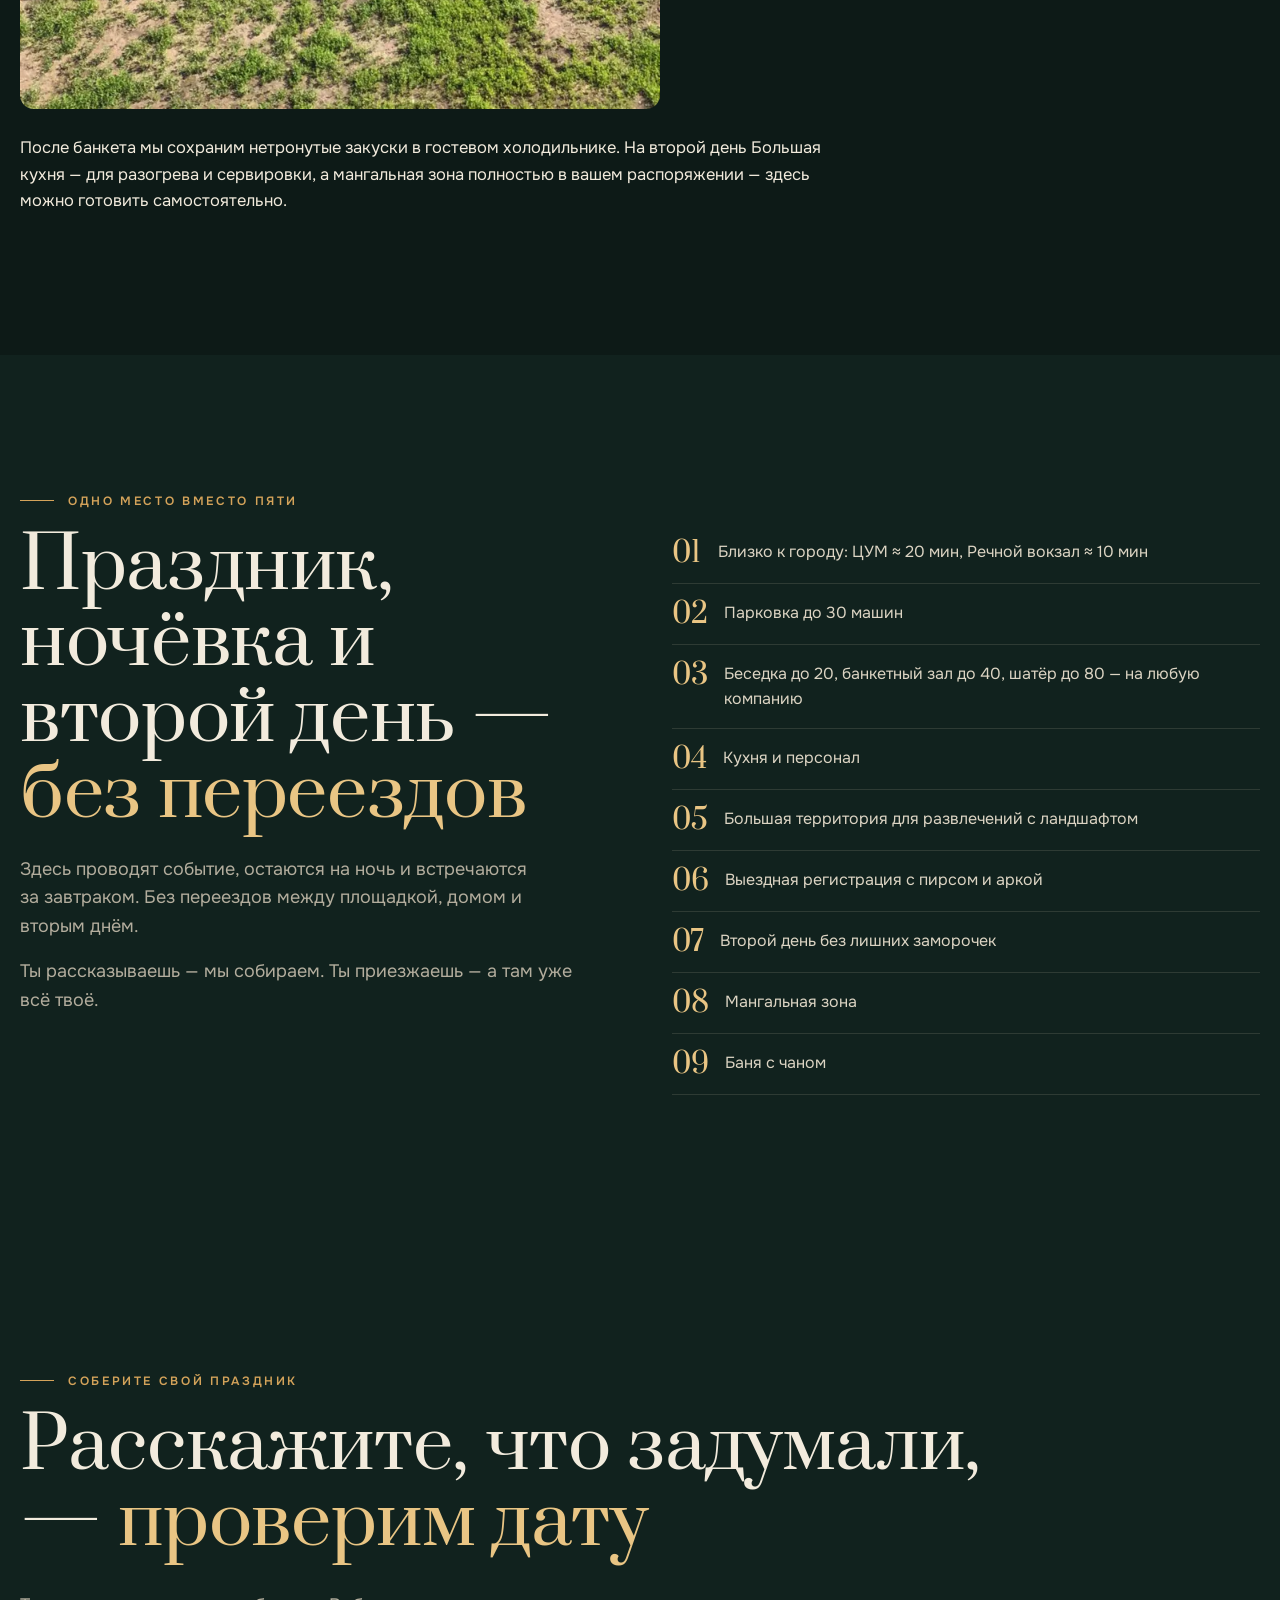
==== commit 941f2cb2: "Mobile daytime hero with dark type over the sky; retouched evening desktop hero" ====
--- a/index.html
+++ b/index.html
@@ -6,7 +6,7 @@
 <title>Банкет в Барнауле на Вилле Венеция — Пароходная, 49</title>
 <meta name="description" content="Банкет в Барнауле на Вилле Венеция: зал до 40 гостей, сезонный шатёр до 80, меню от 3 800 ₽ на гостя. Праздник, ночёвка и второй день в одном доме. Пароходная, 49.">
 <link rel="canonical" href="https://villav.ru/">
-<meta name="robots" content="noindex, nofollow">
+<meta name="robots" content="index, follow">
 <meta name="theme-color" content="#0d1a17">
 <meta property="og:type" content="website">
 <meta property="og:locale" content="ru_RU">
@@ -23,7 +23,7 @@
 <meta name="twitter:description" content="Банкет в Барнауле на Вилле Венеция: зал до 40 гостей, сезонный шатёр до 80, меню от 3 800 ₽ на гостя. Праздник, ночёвка и второй день в одном доме. Пароходная, 49.">
 <meta name="twitter:image" content="https://villav.ru/images/og.jpg">
 <link rel="icon" href="images/favicon.svg" type="image/svg+xml">
-<link rel="icon" href="images/favicon.svg" sizes="32x32" type="image/svg+xml">
+<link rel="icon" href="images/favicon.png" sizes="32x32" type="image/png">
 <link rel="apple-touch-icon" href="images/apple-touch-icon.png">
 <link rel="preconnect" href="https://fonts.googleapis.com">
 <link rel="preconnect" href="https://fonts.gstatic.com" crossorigin>
@@ -461,7 +461,30 @@
 .way .map-card img{width:100%;height:auto;display:block}
 .way .map-card figcaption{padding:8px 2px 0;font:500 13px/1.35 var(--sans);color:#efe6d4}
 @media (min-width:701px) and (max-height:850px){.hero{padding:96px 8px 24px;align-items:center}.hero h1{font-size:clamp(36px,4.2vw,60px)}.hero .sub{margin-top:10px;font-size:16px}.hero .row{margin-top:14px}.hero .meta{margin-top:12px;padding-top:10px}.hero .eyebrow{margin-bottom:10px}}
-@media (max-width:700px){.hero .eyebrow{white-space:normal}.hero{align-items:flex-end;justify-content:flex-start;padding:86px 0 18px}.hero .wrap{justify-content:flex-start}.hero .bg img{object-position:50% 26%}.hero-copy{max-width:100%;padding:8px 0 0}.hero-copy:before{inset:-12px -16px -20px -16px;background:linear-gradient(180deg,rgba(10,16,24,0) 0%,rgba(10,16,24,.22) 40%,rgba(10,16,24,.4) 100%)}.hero h1{font-size:clamp(28px,7.6vw,36px);max-width:14ch}.hero .sub{margin-top:8px;font-size:15px}.hero .row{margin-top:12px}.hero .hero-copy .btn{min-height:46px}.hero .meta{margin-top:10px;padding-top:10px;max-width:100%}.hero .eyebrow{margin-bottom:8px}}
+@media (max-width:700px){
+#top:not(.solid) .logo b{color:var(--ink);text-shadow:0 1px 0 rgba(255,255,255,.85),0 0 12px rgba(255,255,255,.45)}
+#top:not(.solid) .logo span{color:#8a5a16;text-shadow:0 1px 0 rgba(255,255,255,.7)}
+.hero .eyebrow{white-space:normal;letter-spacing:.08em;font-size:11px}
+.hero{align-items:flex-start;justify-content:flex-start;padding:78px 0 16px}
+.hero .wrap{justify-content:flex-start}
+.hero .bg img{object-position:50% 50%}
+.hero-copy{max-width:100%;padding:4px 0 8px;color:var(--ink)}
+.hero-copy:before{inset:-6px -16px -8px -16px;background:linear-gradient(180deg,rgba(255,255,255,.22) 0%,rgba(255,255,255,.10) 42%,rgba(255,255,255,0) 72%)}
+.hero .eyebrow,.hero h1,.hero .sub,.hero .meta,.hero .wa-need{text-shadow:0 1px 0 rgba(255,255,255,.9),0 0 12px rgba(255,255,255,.5)}
+.hero .eyebrow{margin-bottom:6px;color:#8a5a16}
+.hero .eyebrow+.sub{margin:0 0 6px!important;max-width:none!important;font-size:14px}
+.hero h1{font-size:clamp(26px,6.8vw,34px);max-width:14ch;color:var(--ink);line-height:1.08}
+.hero h1 em{color:#8a5a16}
+.hero .sub{margin-top:6px;font-size:14px;line-height:1.4;color:#1a2a24}
+.hero .row{margin-top:10px}
+.hero .hero-copy .btn{min-height:44px}
+.hero .btn-line{color:var(--ink);border-color:rgba(13,26,23,.45);background:rgba(255,255,255,.42)}
+.hero .btn-line:hover{border-color:var(--ink);background:rgba(255,255,255,.6)}
+.hero .wa-need{color:#8a5a16;font-size:12px}
+.hero .meta{margin-top:8px;padding-top:8px;max-width:100%;color:#1a2a24;border-top-color:rgba(13,26,23,.22);font-size:13px;gap:8px 18px}
+.hero .meta b{color:var(--ink);font-size:22px}
+.hero .stars{color:#8a5a16}
+}
 
 </style>
 <!--
@@ -520,7 +543,7 @@
   Видео-ролик для замены фото: [НУЖНО ОТ ВЛАДЕЛЬЦА: видео-ролик для первого экрана, если нужен]
 -->
 <section class="hero" aria-label="Главное">
-  <div class="bg"><picture><source media="(max-width:700px)" type="image/webp" srcset="images/hero-m.webp 405w" sizes="100vw"><source media="(max-width:700px)" type="image/jpeg" srcset="images/hero-m.jpg" sizes="100vw"><source type="image/webp" srcset="images/hero-800.webp 800w, images/hero-1440.webp 1280w" sizes="100vw"><img src="images/hero.jpg" width="1280" height="720" alt="Дом «Вилла Венеция» и сад: фасад, газон и белые стулья для регистрации" fetchpriority="high"></picture></div>
+  <div class="bg"><picture><source media="(max-width:700px)" type="image/webp" srcset="images/hero-m-576.webp 576w, images/hero-m-1080.webp 1080w, images/hero-m.webp 1440w" sizes="100vw"><source media="(max-width:700px)" type="image/jpeg" srcset="images/hero-m.jpg 1080w" sizes="100vw"><source type="image/webp" srcset="images/hero-800.webp 800w, images/hero-1440.webp 1280w" sizes="100vw"><img src="images/hero.jpg" width="1280" height="720" alt="Дом «Вилла Венеция» и сад: фасад, газон и белые стулья для регистрации" fetchpriority="high"></picture></div>
   <div class="wrap">
     <div class="hero-copy">
     <div class="eyebrow">Гостевой дом · Барнаул, Пароходная, 49</div>
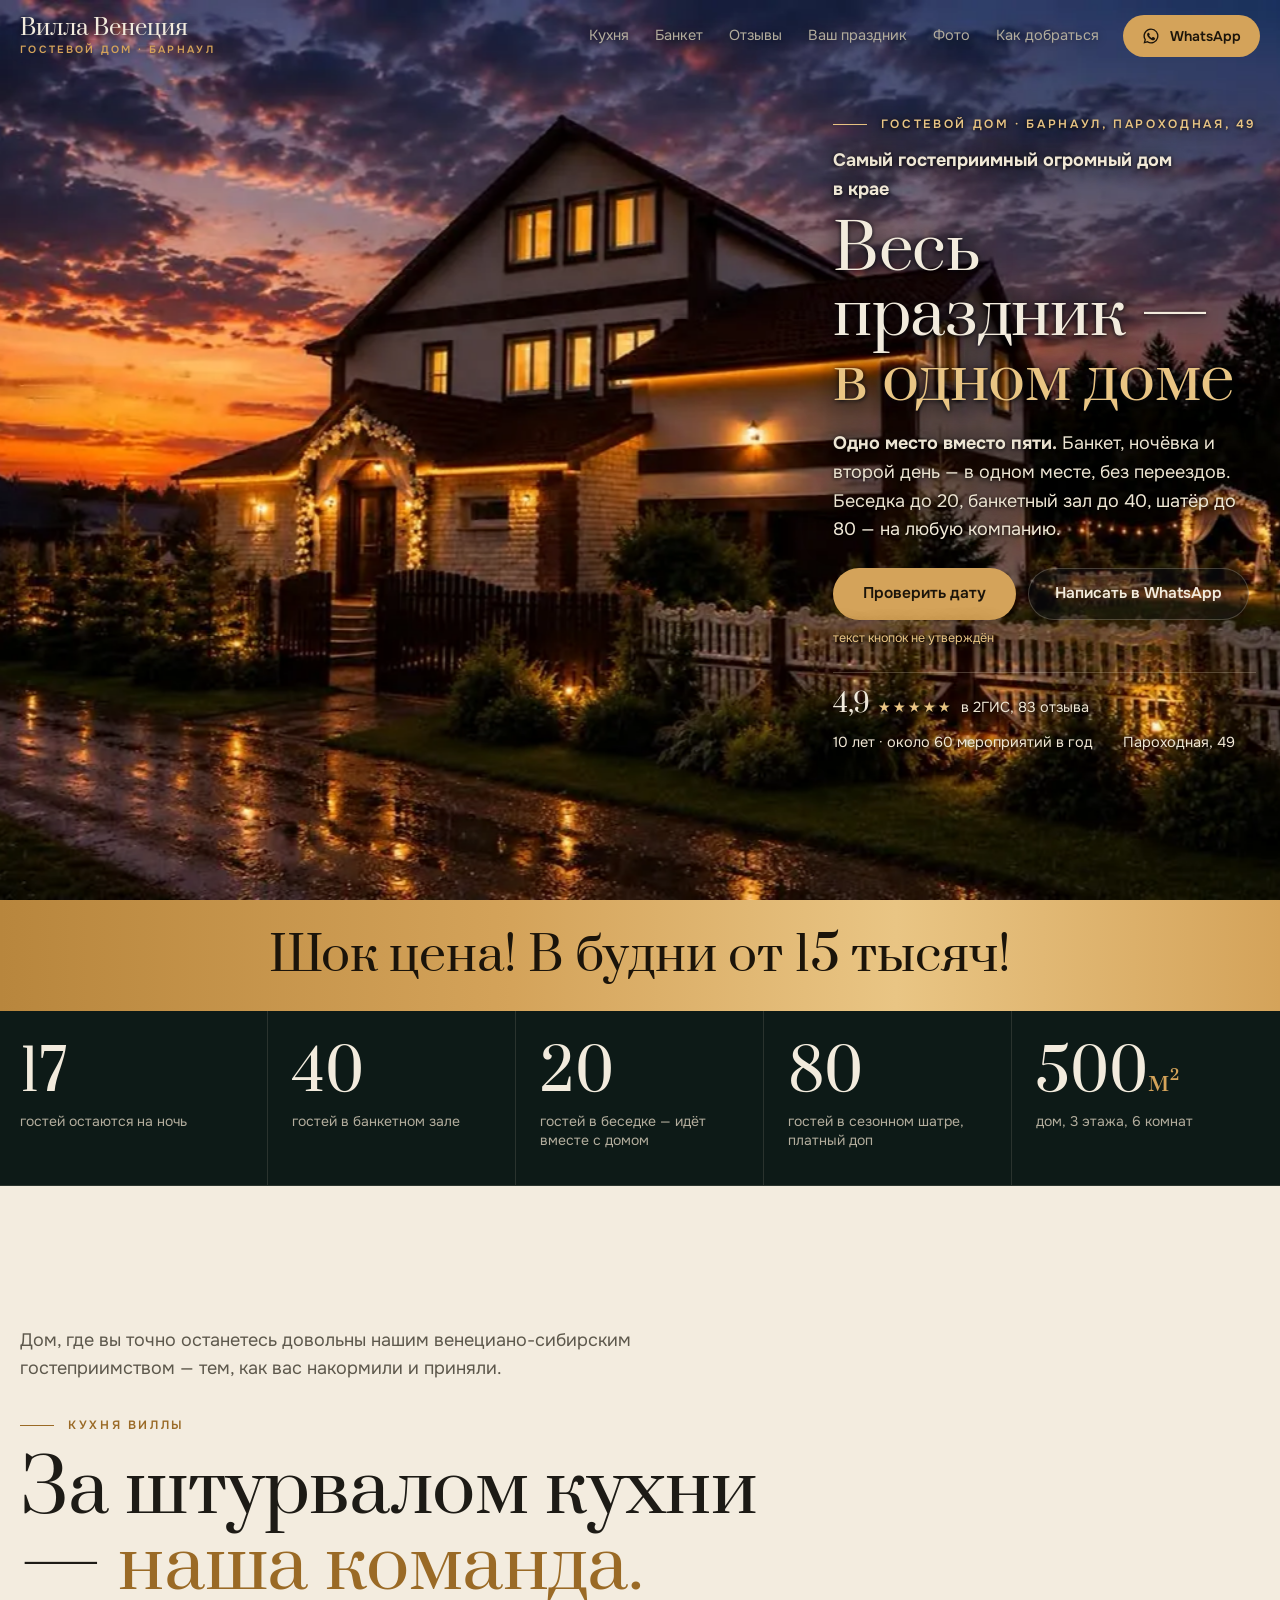
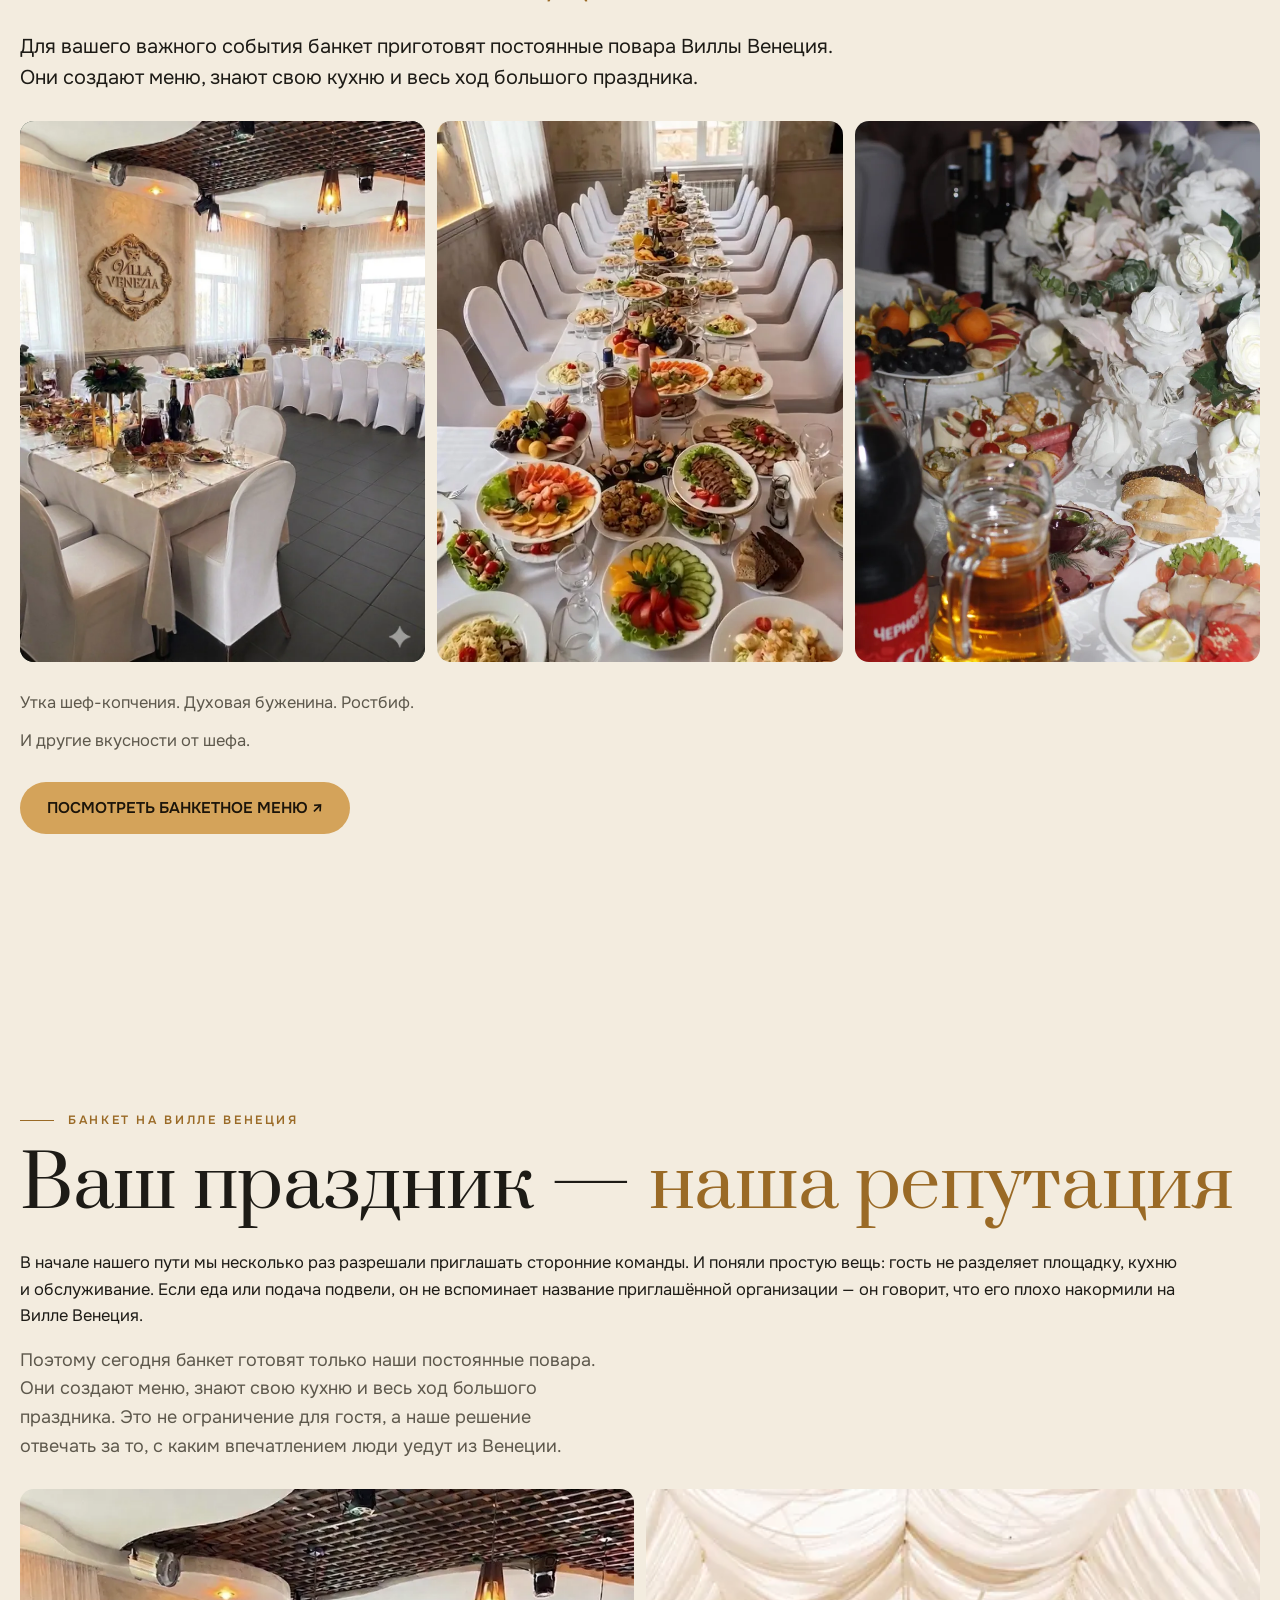
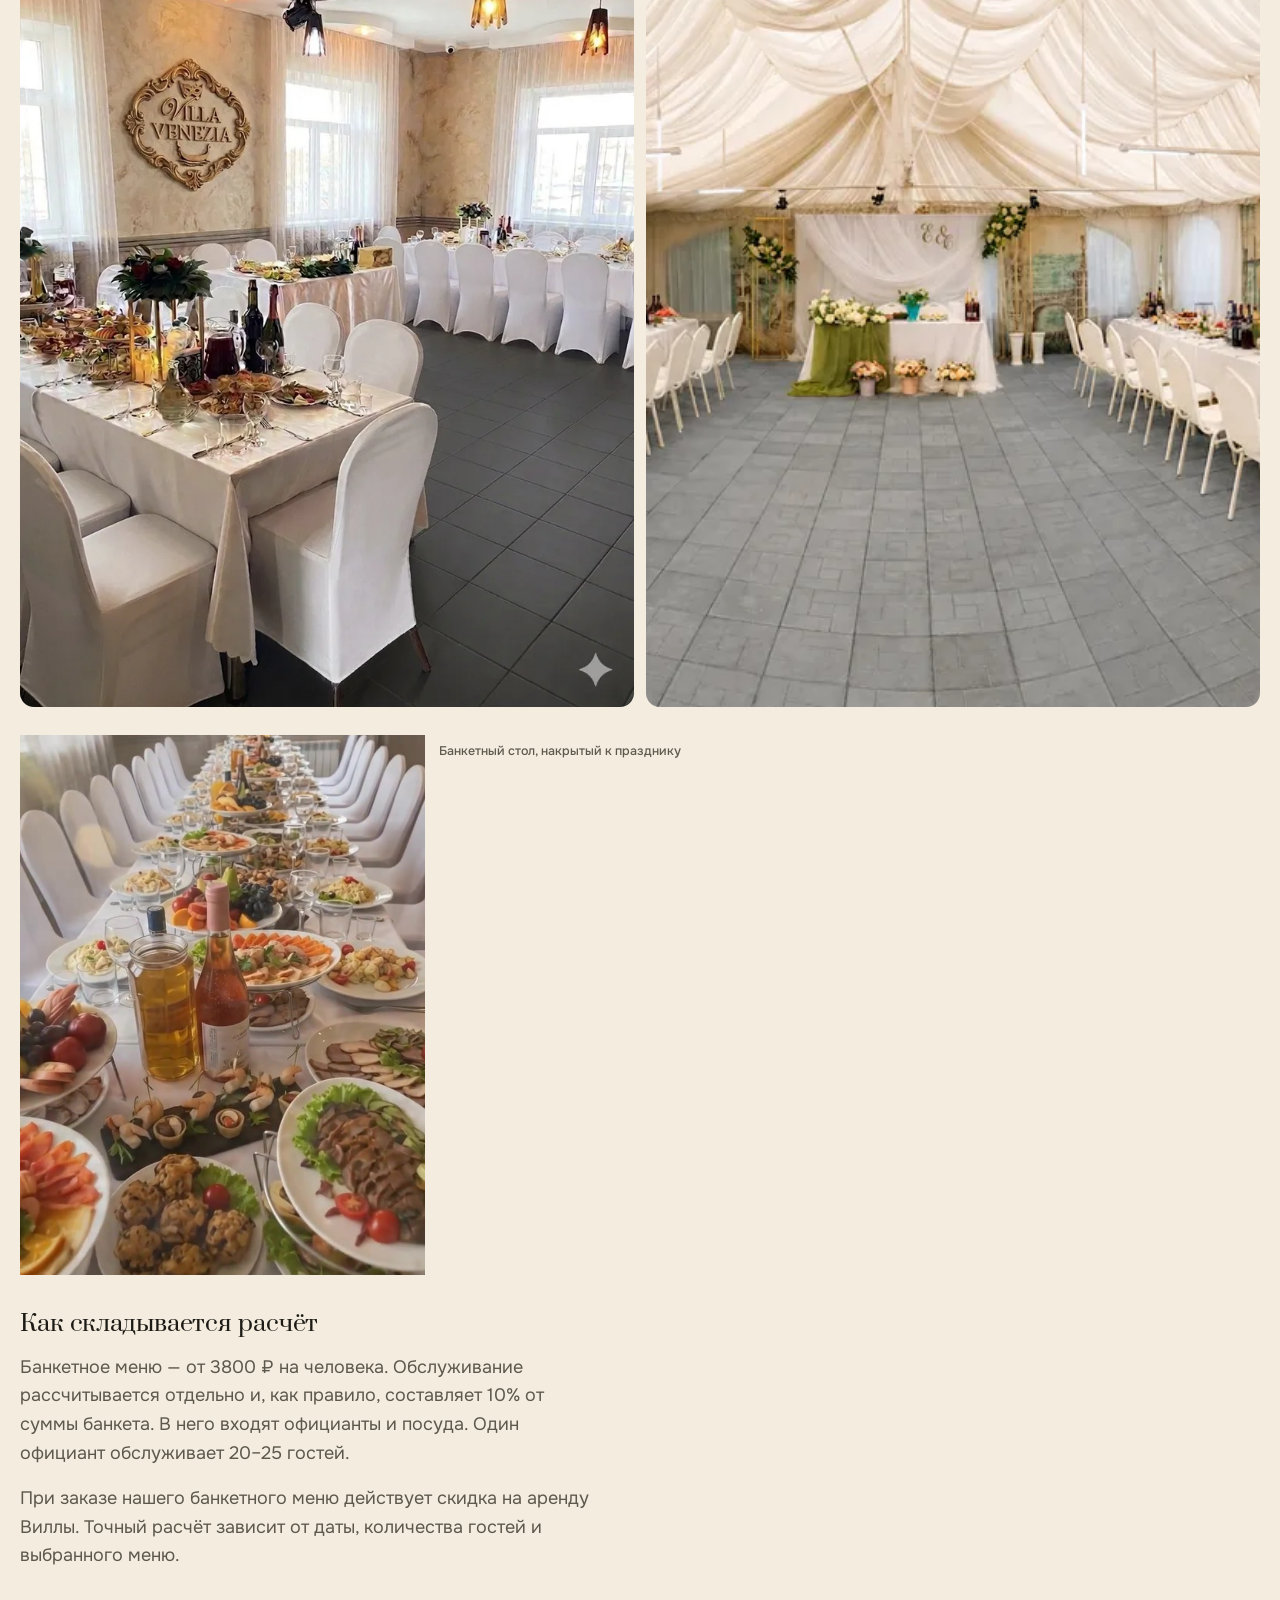
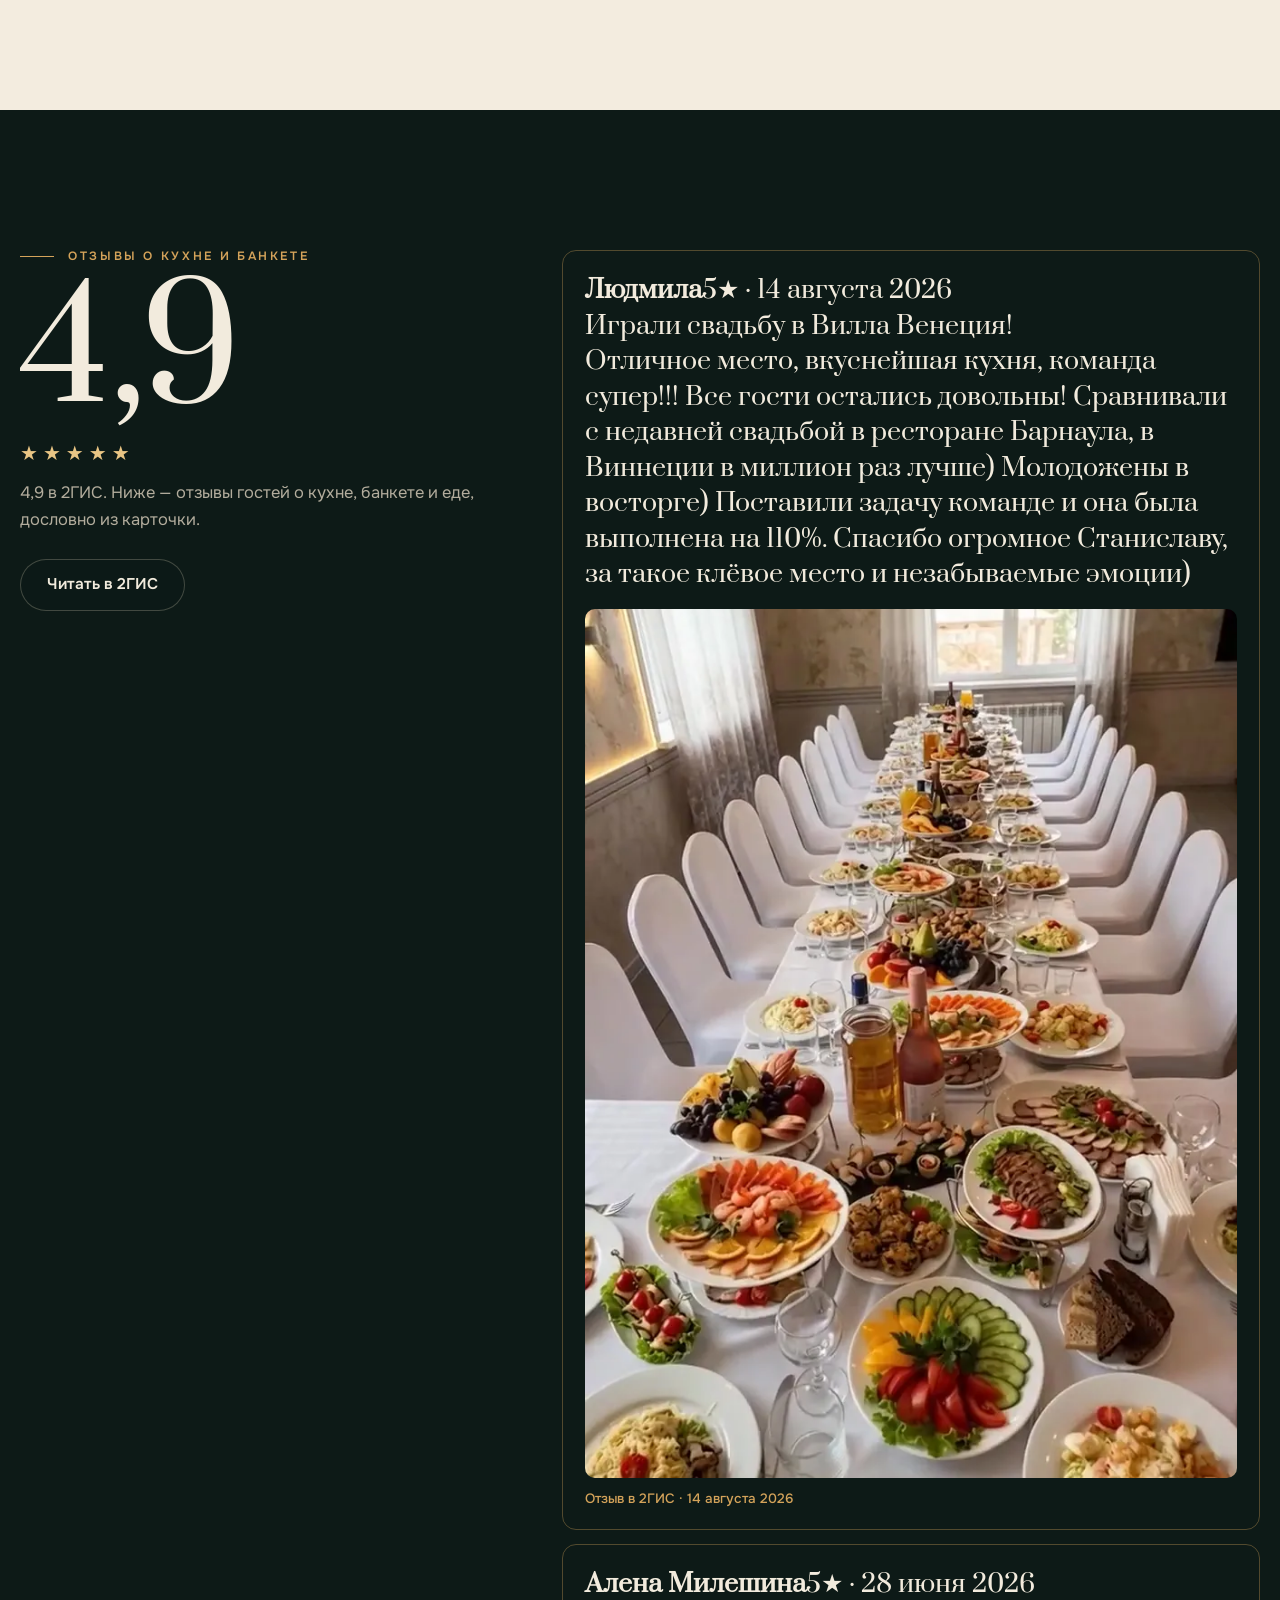
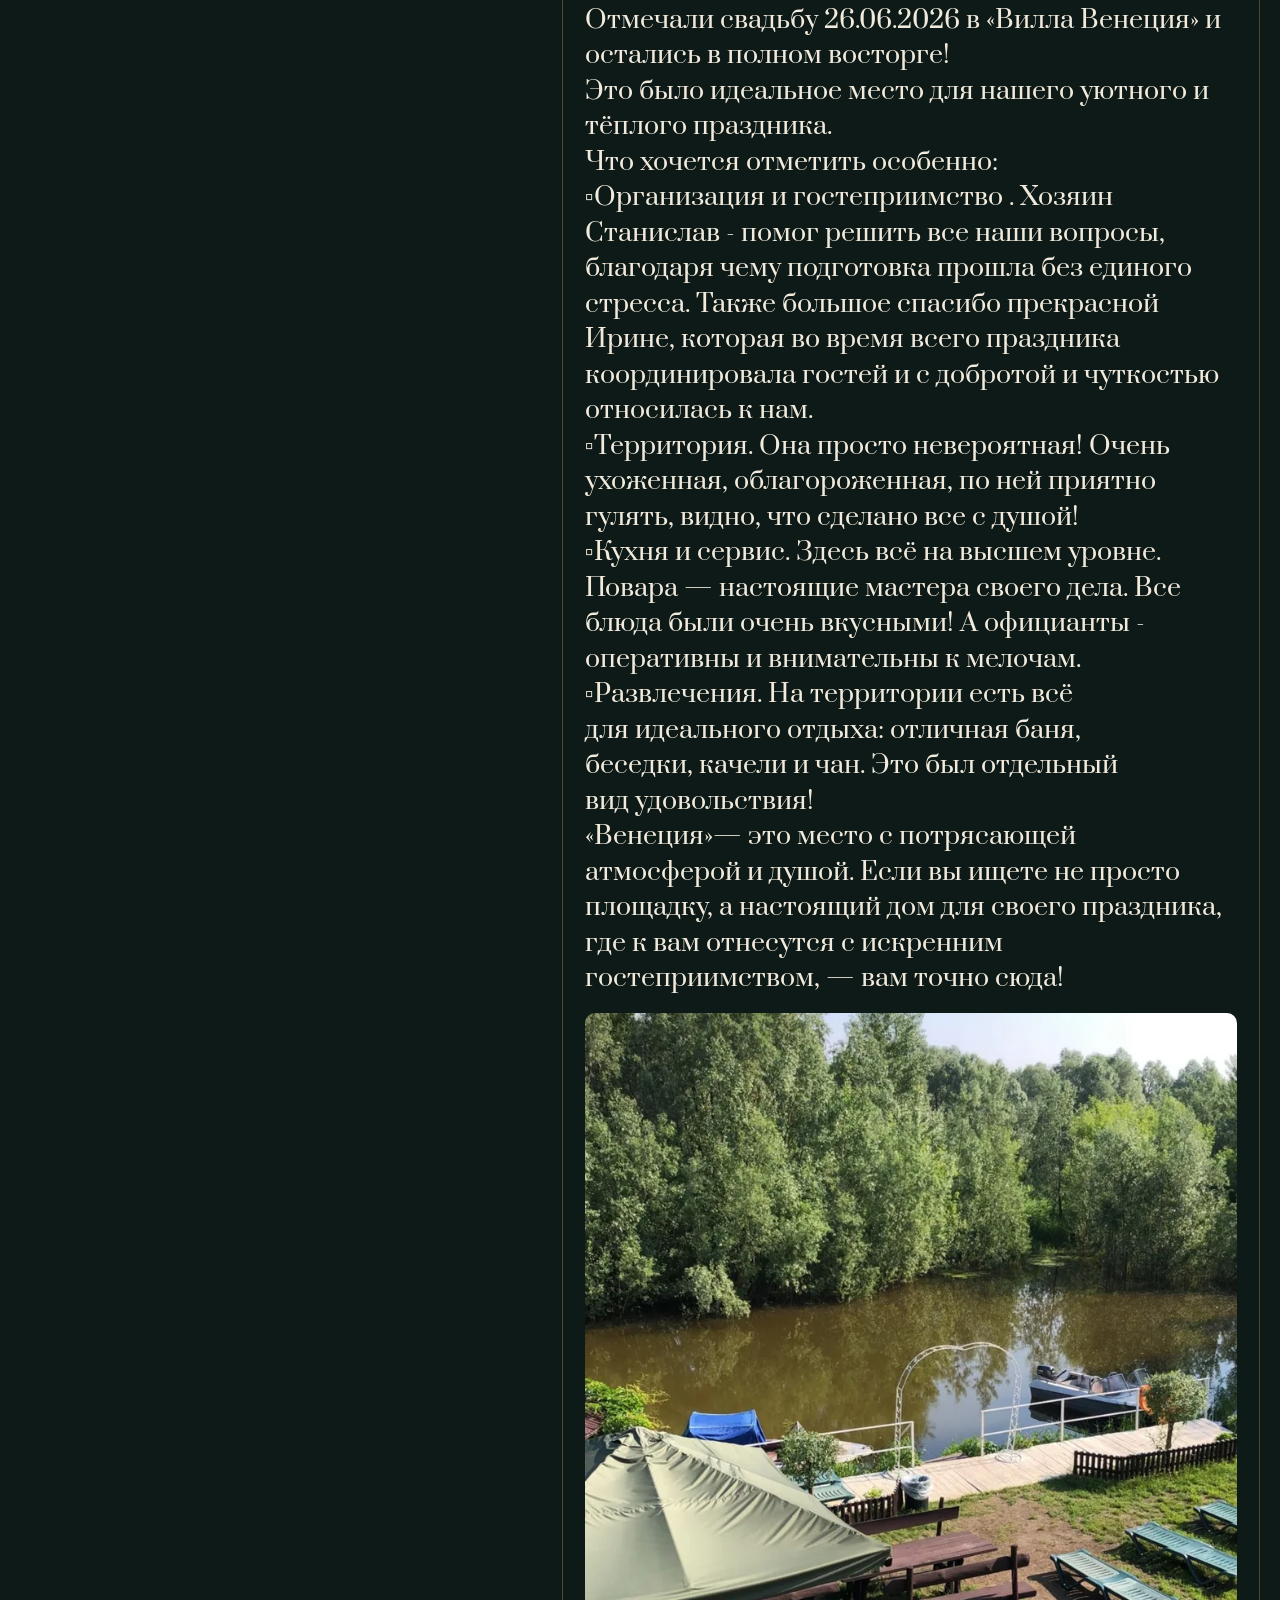
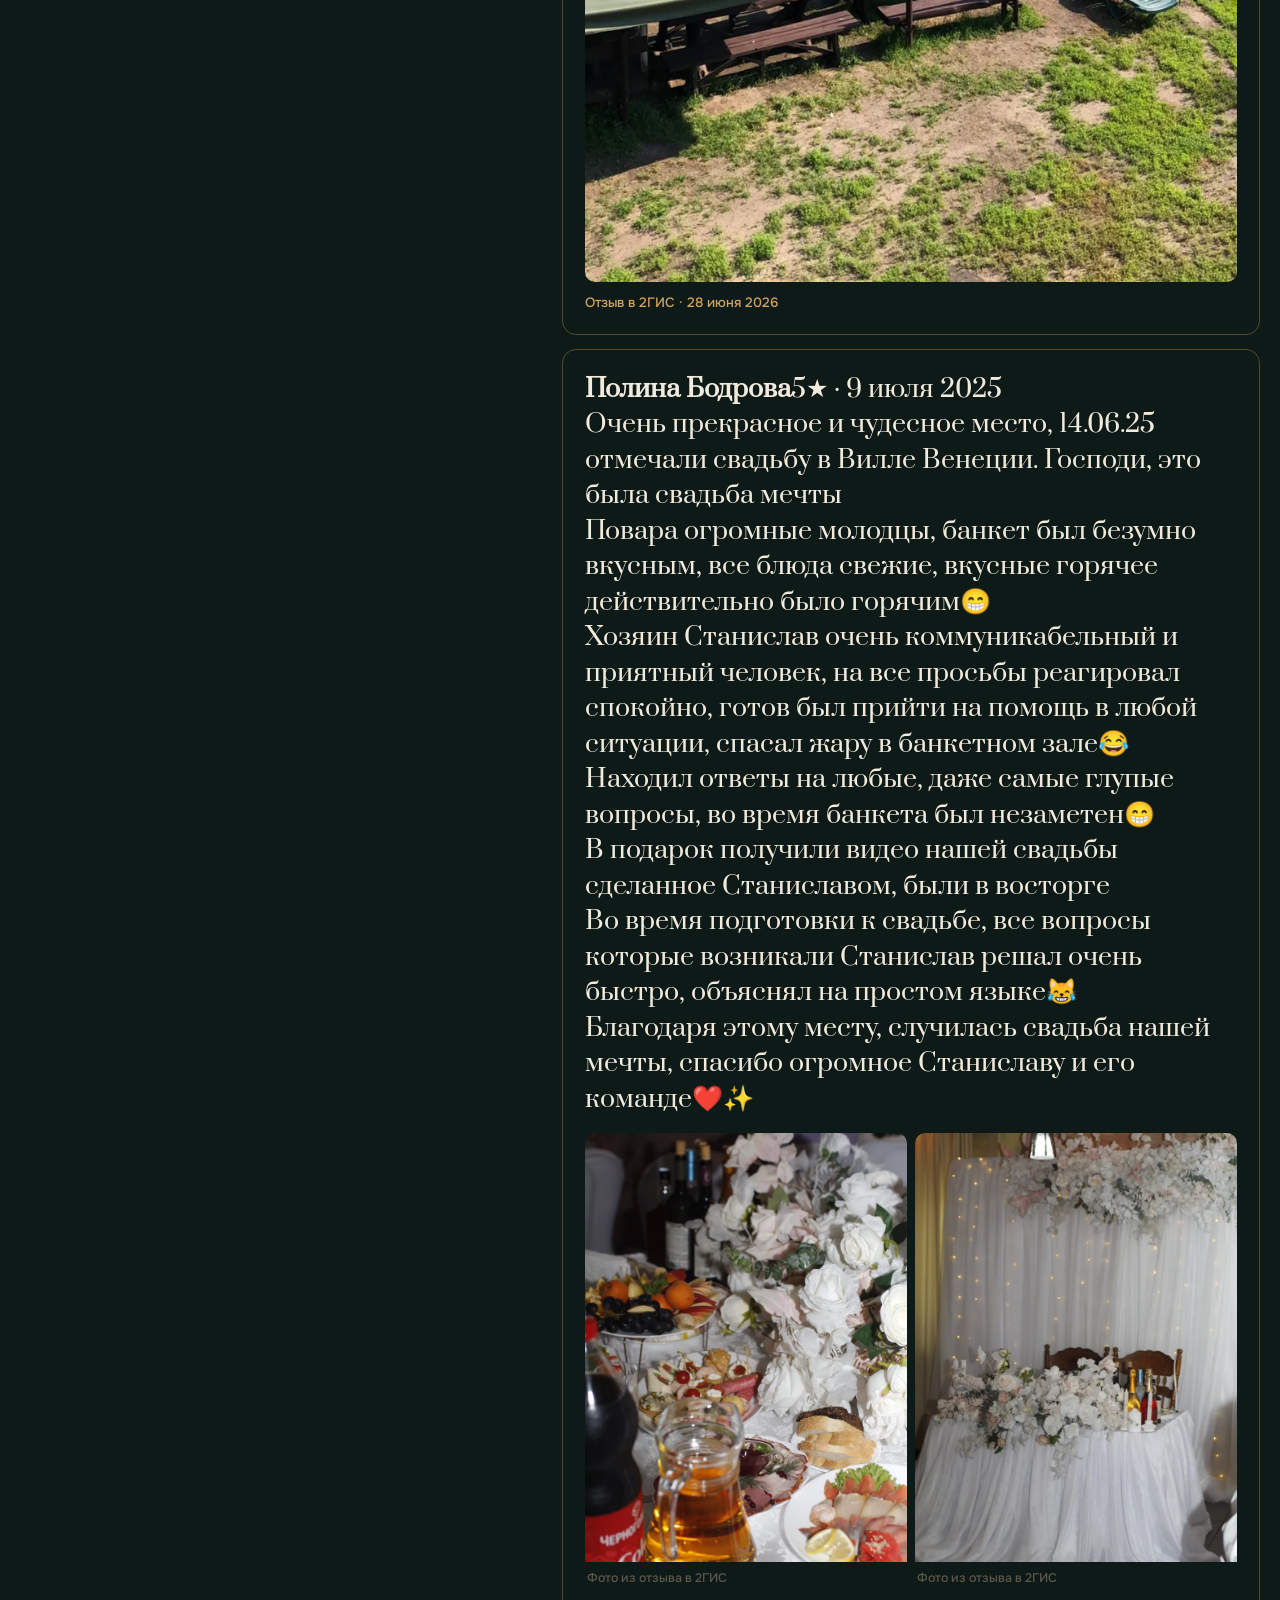
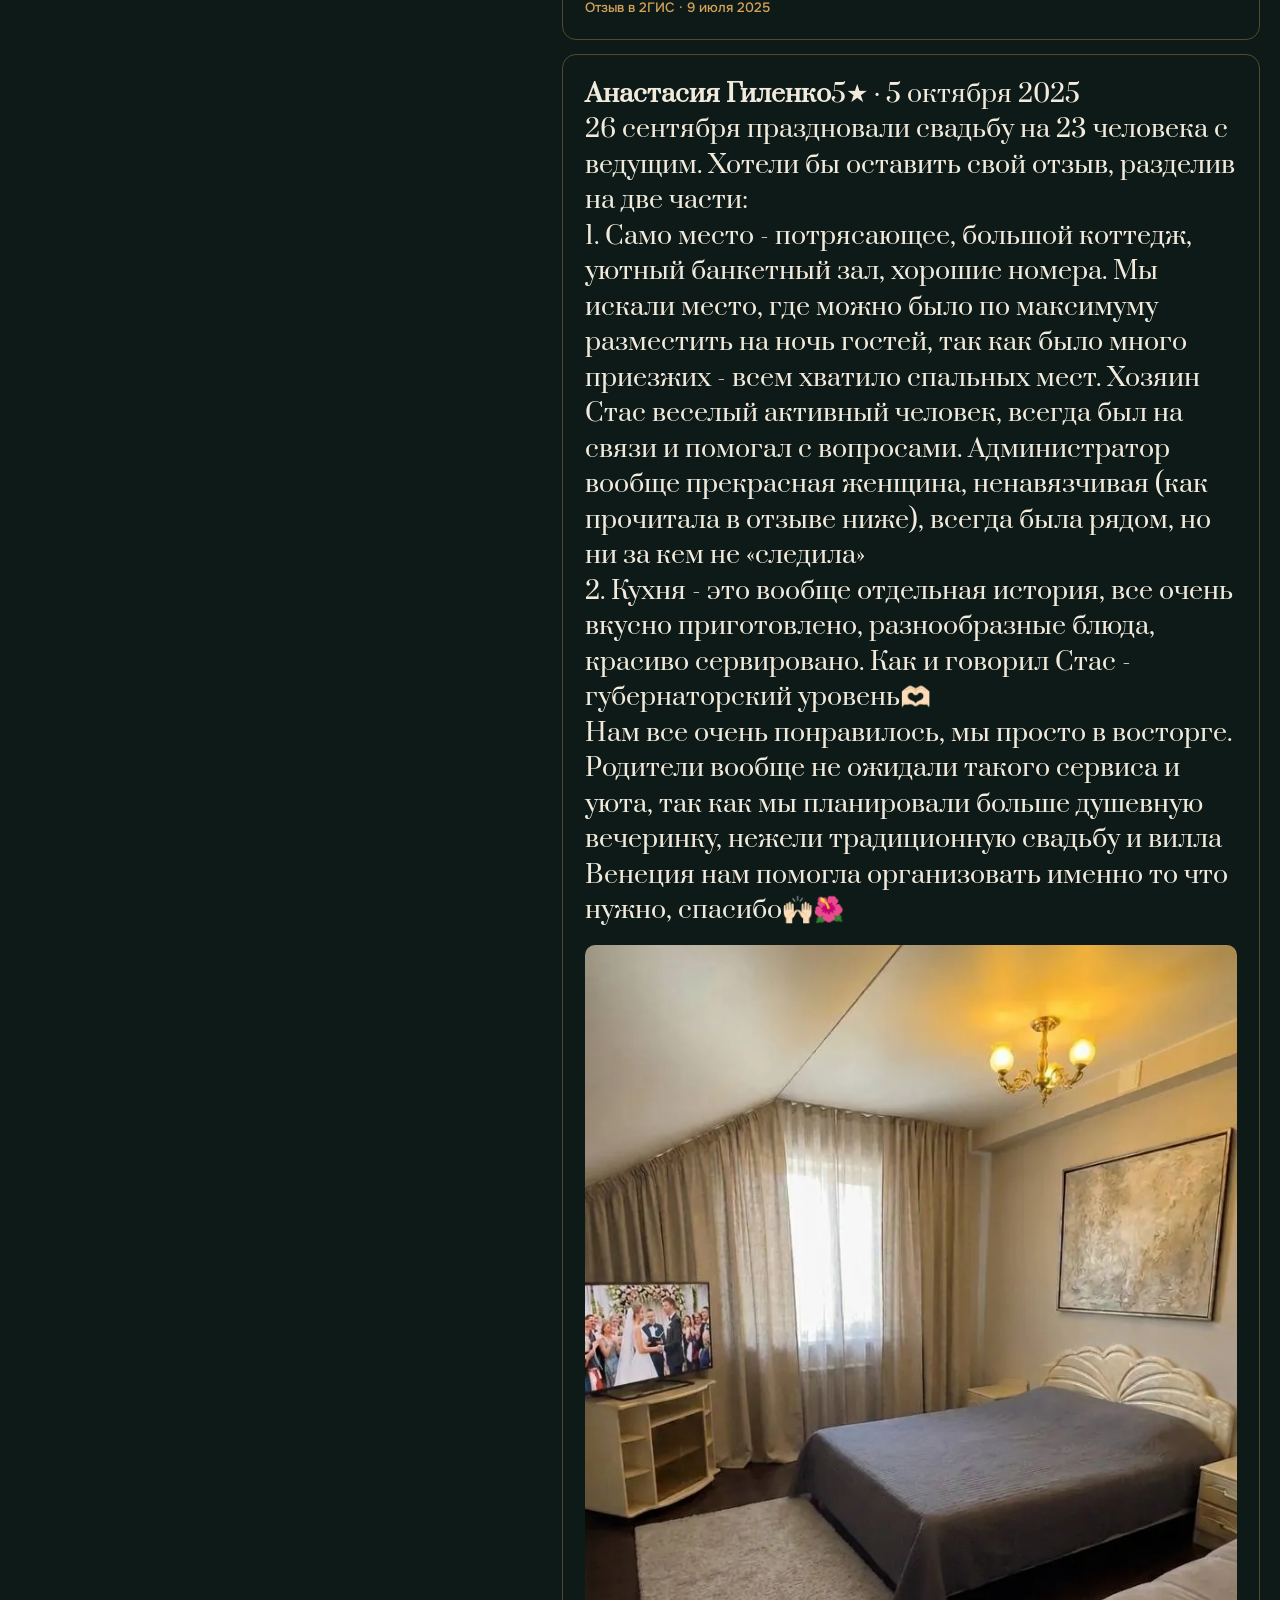
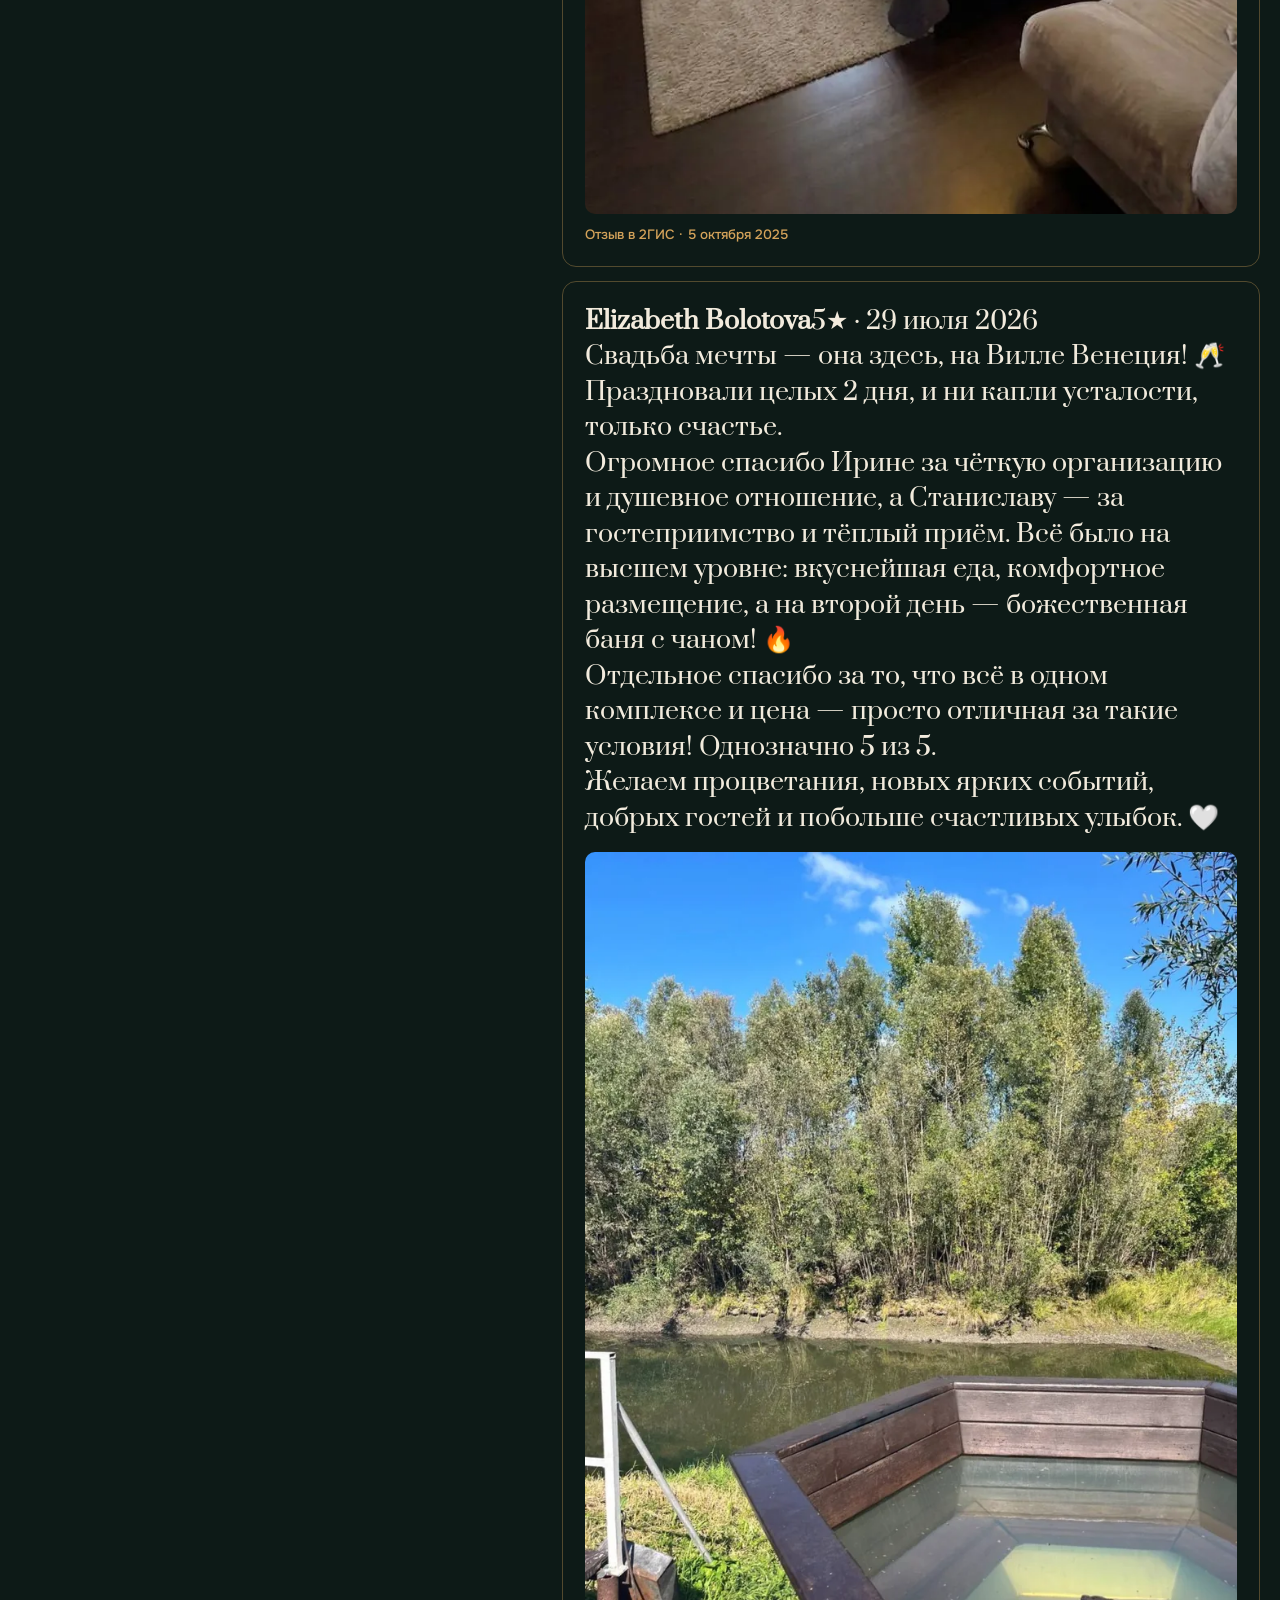
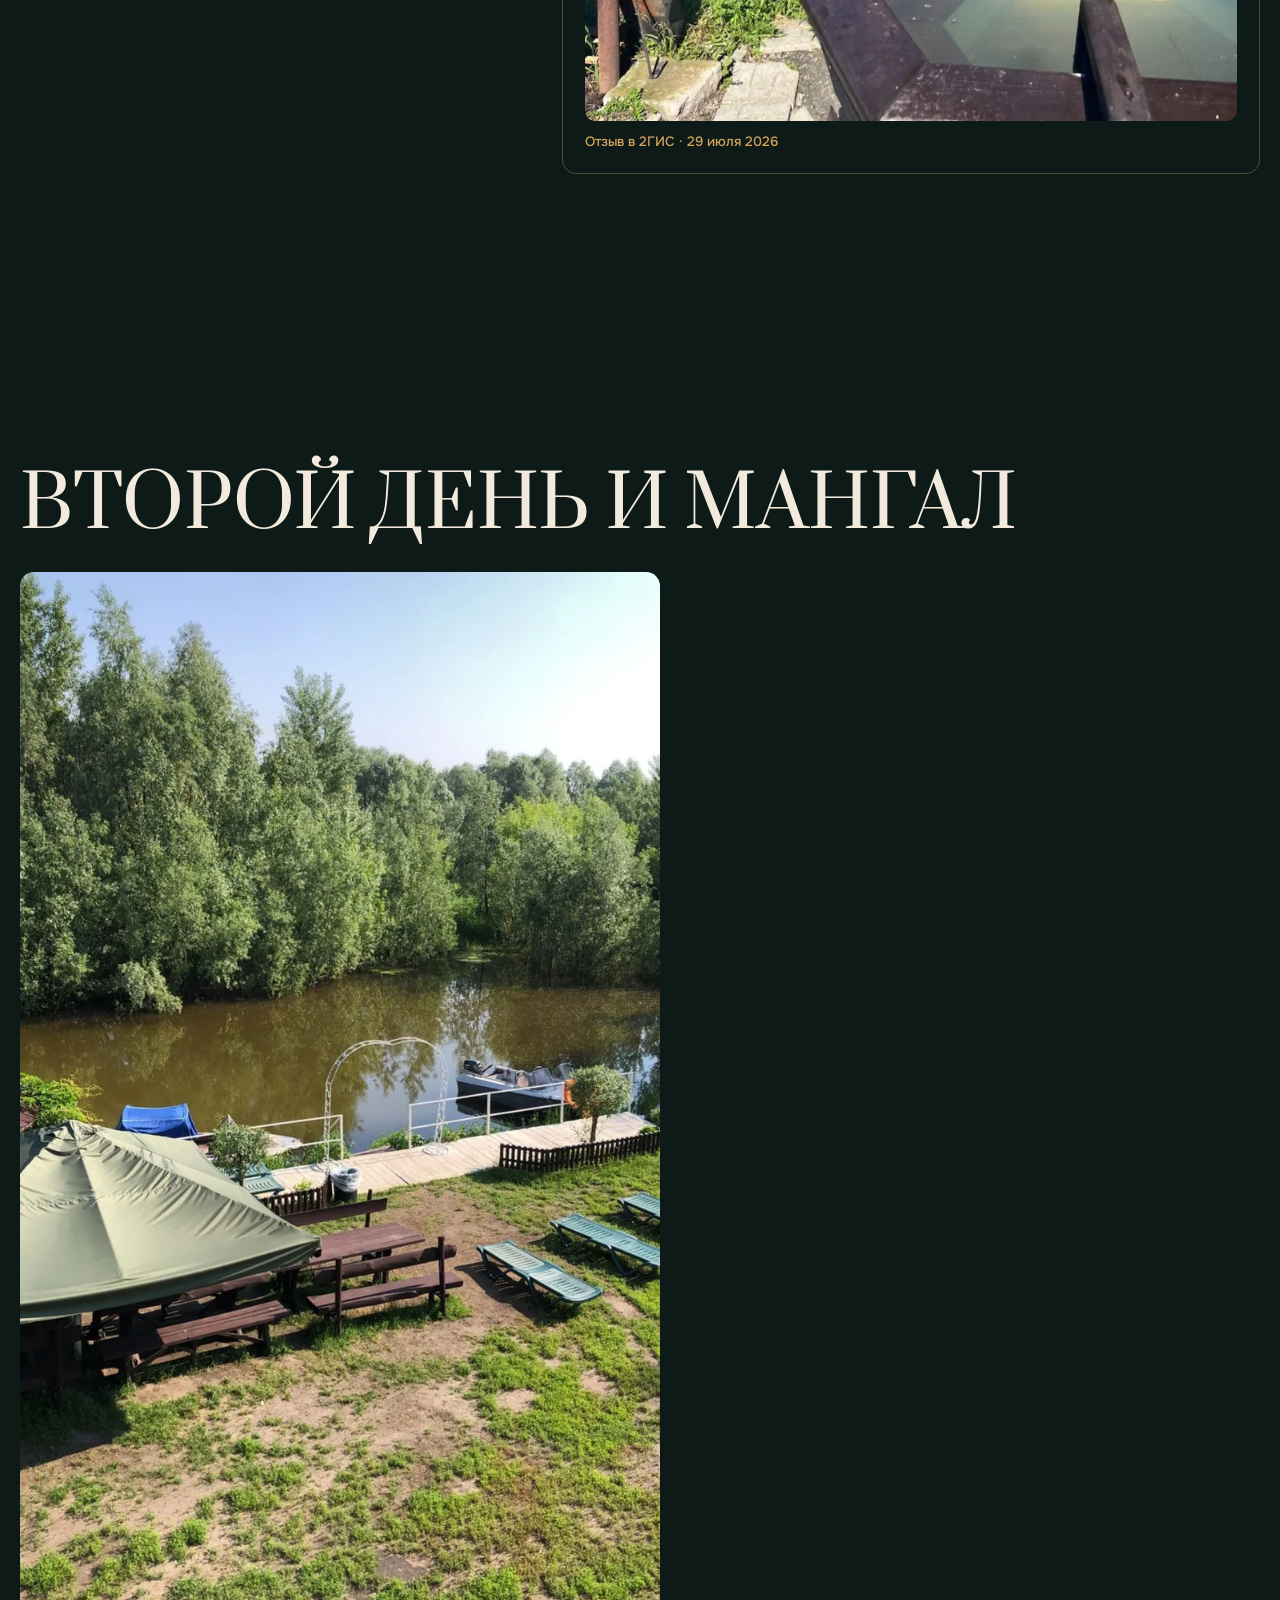
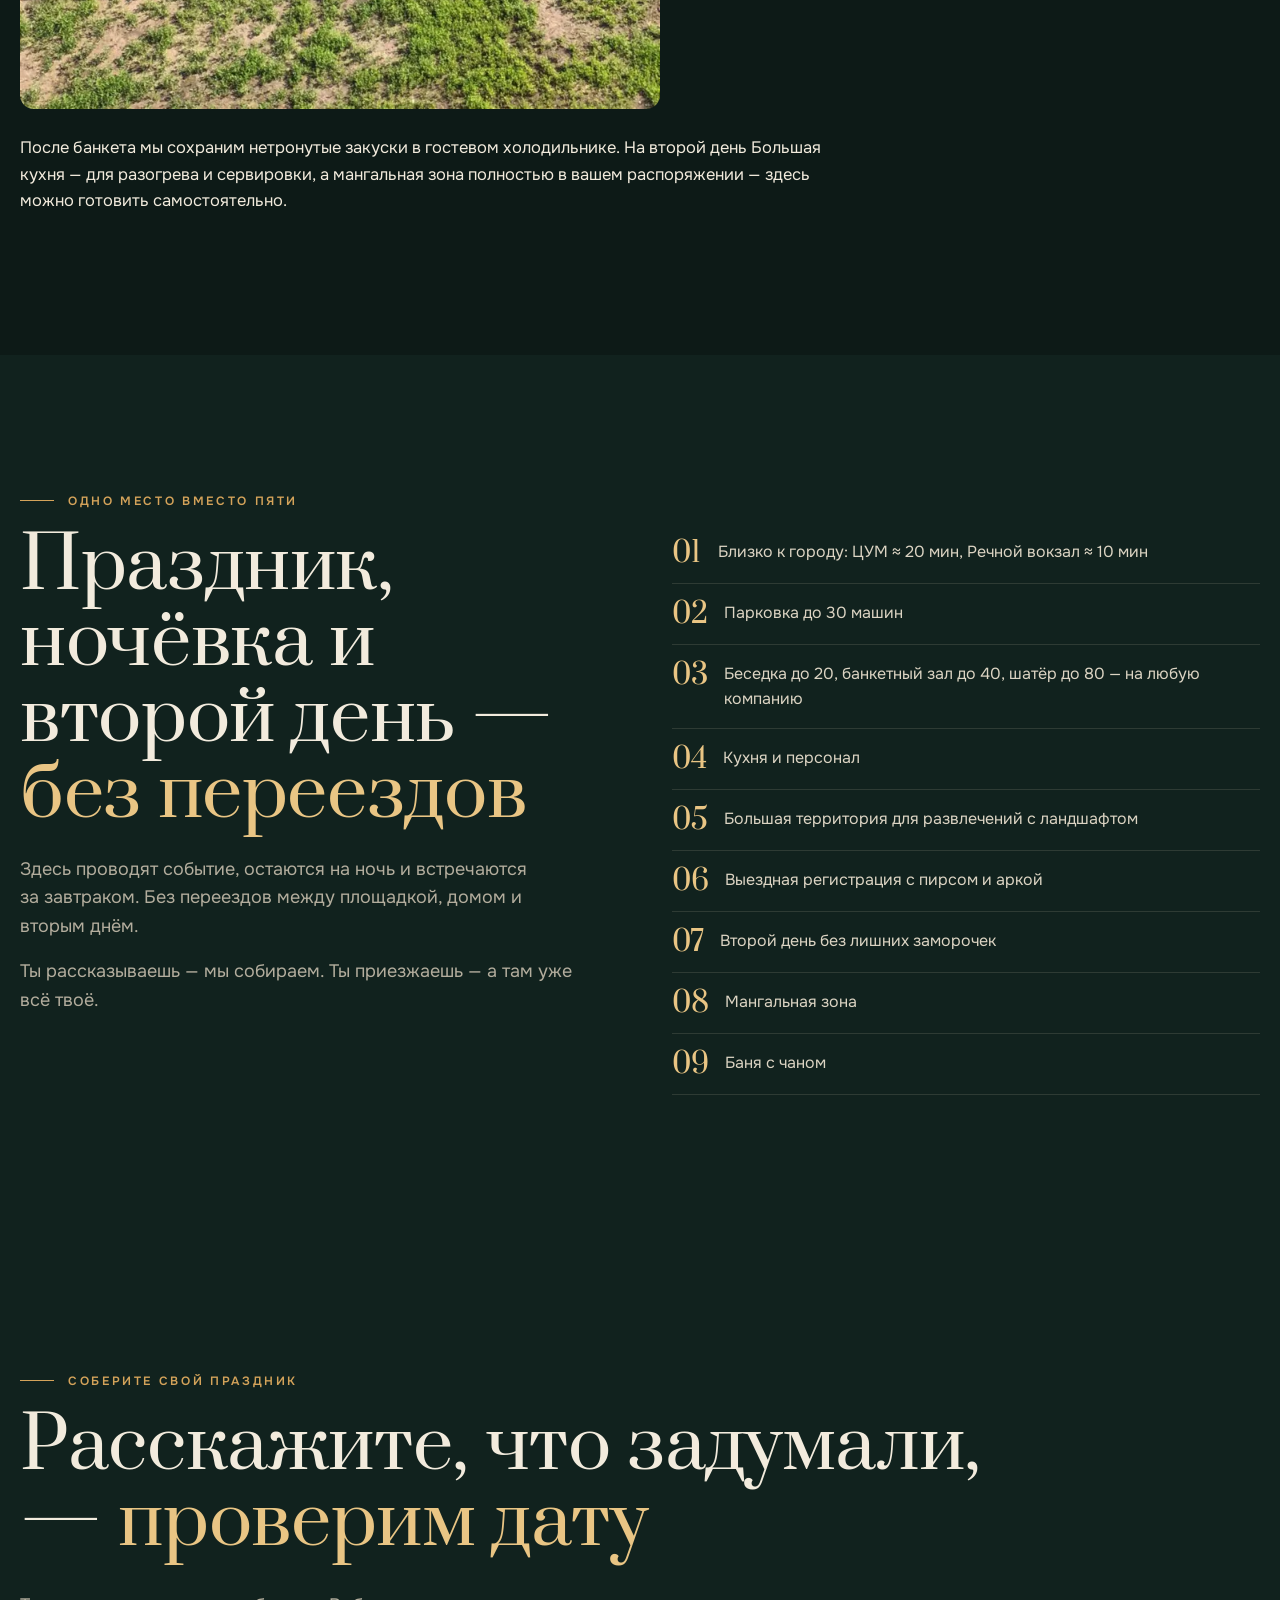
==== commit 8bb318d6: "Mobile hero: clean photo, all text on a cream strip below; stronger desktop text contrast" ====
--- a/index.html
+++ b/index.html
@@ -157,9 +157,9 @@
 @keyframes kb{to{transform:scale(1)}}
 .hero .wrap{position:relative;display:flex;justify-content:flex-end}
 .hero-copy{position:relative;max-width:min(480px,34vw);padding:8px 0 8px 16px;color:var(--ivory)}
-.hero-copy:before{content:"";position:absolute;inset:-28px -36px -36px -48px;background:radial-gradient(ellipse at 75% 35%,rgba(10,16,24,.4) 0%,rgba(10,16,24,.16) 52%,rgba(10,16,24,0) 76%);pointer-events:none;z-index:-1}
+.hero-copy:before{content:"";position:absolute;inset:-32px -40px -44px -56px;background:radial-gradient(ellipse at 78% 42%,rgba(8,12,16,.82) 0%,rgba(8,12,16,.62) 38%,rgba(8,12,16,.28) 62%,rgba(8,12,16,0) 80%);pointer-events:none;z-index:-1}
 .hero .eyebrow{margin-bottom:16px;color:var(--gold2);white-space:nowrap}
-.hero .eyebrow,.hero h1,.hero .sub,.hero .meta,.hero .wa-need{text-shadow:0 2px 18px rgba(8,12,16,.75),0 1px 2px rgba(8,12,16,.85)}
+.hero .eyebrow,.hero h1,.hero .sub,.hero .meta,.hero .wa-need{text-shadow:0 2px 24px rgba(8,12,16,.95),0 1px 4px rgba(8,12,16,.98),0 0 32px rgba(8,12,16,.55)}
 .hero h1{font-size:clamp(40px,4.8vw,72px);max-width:11ch;color:var(--ivory)}
 .hero h1 em{font-style:normal;color:var(--gold2)}
 .hero h1 .w{display:inline-block;opacity:0;transform:translateY(.4em);animation:iu 1s var(--ease) forwards;animation-delay:calc(var(--d,.2s) + var(--i,0) * .07s)}
@@ -460,30 +460,41 @@
 .way .map-card a{display:block;border-radius:14px;overflow:hidden;box-shadow:0 8px 32px rgba(0,0,0,.25)}
 .way .map-card img{width:100%;height:auto;display:block}
 .way .map-card figcaption{padding:8px 2px 0;font:500 13px/1.35 var(--sans);color:#efe6d4}
-@media (min-width:701px) and (max-height:850px){.hero{padding:96px 8px 24px;align-items:center}.hero h1{font-size:clamp(36px,4.2vw,60px)}.hero .sub{margin-top:10px;font-size:16px}.hero .row{margin-top:14px}.hero .meta{margin-top:12px;padding-top:10px}.hero .eyebrow{margin-bottom:10px}}
+@media (min-width:701px){
+.hero-over,.hero-over .row,.hero-dock{display:contents}
+.hero-copy{display:grid;grid-template-columns:auto auto;justify-content:start;align-items:start;column-gap:12px}
+.hero-over .eyebrow,.hero-over .sub,.hero-over h1,.hero-dock .wa-need,.hero-dock .meta{grid-column:1/-1}
+.hero-over .btn-gold{grid-column:1;margin-top:24px}
+.hero-dock .wa-link{grid-column:2;margin-top:24px;justify-self:start}
+}
+@media (min-width:701px) and (max-height:850px){.hero{padding:96px 8px 24px;align-items:center}.hero h1{font-size:clamp(36px,4.2vw,60px)}.hero .sub{margin-top:10px;font-size:16px}.hero-over .btn-gold,.hero-dock .wa-link{margin-top:14px}.hero .meta{margin-top:12px;padding-top:10px}.hero .eyebrow{margin-bottom:10px}}
 @media (max-width:700px){
-#top:not(.solid) .logo b{color:var(--ink);text-shadow:0 1px 0 rgba(255,255,255,.85),0 0 12px rgba(255,255,255,.45)}
-#top:not(.solid) .logo span{color:#8a5a16;text-shadow:0 1px 0 rgba(255,255,255,.7)}
-.hero .eyebrow{white-space:normal;letter-spacing:.08em;font-size:11px}
-.hero{align-items:flex-start;justify-content:flex-start;padding:78px 0 16px}
-.hero .wrap{justify-content:flex-start}
-.hero .bg img{object-position:50% 50%}
-.hero-copy{max-width:100%;padding:4px 0 8px;color:var(--ink)}
-.hero-copy:before{inset:-6px -16px -8px -16px;background:linear-gradient(180deg,rgba(255,255,255,.22) 0%,rgba(255,255,255,.10) 42%,rgba(255,255,255,0) 72%)}
-.hero .eyebrow,.hero h1,.hero .sub,.hero .meta,.hero .wa-need{text-shadow:0 1px 0 rgba(255,255,255,.9),0 0 12px rgba(255,255,255,.5)}
-.hero .eyebrow{margin-bottom:6px;color:#8a5a16}
-.hero .eyebrow+.sub{margin:0 0 6px!important;max-width:none!important;font-size:14px}
-.hero h1{font-size:clamp(26px,6.8vw,34px);max-width:14ch;color:var(--ink);line-height:1.08}
+#top,#top.solid{background:var(--paper);border-bottom-color:var(--pline)}
+#top .logo b,#top.solid .logo b{color:var(--ink);text-shadow:none}
+#top .logo span,#top.solid .logo span{color:#8a5a16;text-shadow:none}
+.hero{display:flex;flex-direction:column;align-items:stretch;justify-content:flex-start;min-height:0;padding:72px 0 0;overflow:hidden}
+.hero .bg{position:relative;inset:auto;height:66svh;width:100%;flex:0 0 66svh;overflow:hidden}
+.hero .bg img{object-position:50% 46%;transform:none;animation:none}
+.hero .wrap{position:static;display:block;width:100%;max-width:none;margin:0;justify-content:flex-start}
+.hero-copy{max-width:none;padding:24px 20px 28px;color:var(--tx);background:var(--paper)}
+.hero-copy:before{content:none}
+.hero-over{position:static;padding:0;color:var(--tx)}
+.hero-over:before{content:none}
+.hero .eyebrow,.hero h1,.hero .sub,.hero .meta,.hero .wa-need{text-shadow:none}
+.hero .eyebrow{white-space:normal;letter-spacing:.08em;font-size:11.5px;margin-bottom:10px;color:#8a5a16}
+.hero .eyebrow+.sub{margin:0 0 10px!important;max-width:none!important;font-size:16px;color:var(--tx)}
+.hero h1{font-size:clamp(32px,8.4vw,42px);max-width:12ch;color:var(--ink);line-height:1.08}
 .hero h1 em{color:#8a5a16}
-.hero .sub{margin-top:6px;font-size:14px;line-height:1.4;color:#1a2a24}
-.hero .row{margin-top:10px}
-.hero .hero-copy .btn{min-height:44px}
-.hero .btn-line{color:var(--ink);border-color:rgba(13,26,23,.45);background:rgba(255,255,255,.42)}
-.hero .btn-line:hover{border-color:var(--ink);background:rgba(255,255,255,.6)}
-.hero .wa-need{color:#8a5a16;font-size:12px}
-.hero .meta{margin-top:8px;padding-top:8px;max-width:100%;color:#1a2a24;border-top-color:rgba(13,26,23,.22);font-size:13px;gap:8px 18px}
-.hero .meta b{color:var(--ink);font-size:22px}
-.hero .stars{color:#8a5a16}
+.hero-over .sub{margin-top:12px;font-size:16px;line-height:1.5;color:var(--tx);max-width:none}
+.hero-over .row{margin-top:20px}
+.hero-over .btn{min-height:48px;width:100%}
+.hero-dock{background:transparent;color:var(--tx);padding:0}
+.hero-dock .btn-line{color:var(--tx);border-color:rgba(29,27,22,.35);background:transparent;width:100%;min-height:48px;text-shadow:none;margin-top:10px}
+.hero-dock .btn-line:hover{border-color:var(--tx);background:rgba(255,255,255,.5)}
+.hero-dock .wa-need{color:#8a5a16;font-size:12.5px;text-shadow:none;margin-top:8px}
+.hero-dock .meta{margin-top:18px;padding-top:16px;max-width:none;color:var(--tx);border-top:1px solid var(--pline);font-size:14.5px;gap:12px 20px;text-shadow:none}
+.hero-dock .meta b{color:var(--ink);font-size:26px}
+.hero-dock .stars{color:#8a5a16}
 }
 
 </style>
@@ -546,19 +557,23 @@
   <div class="bg"><picture><source media="(max-width:700px)" type="image/webp" srcset="images/hero-m-576.webp 576w, images/hero-m-1080.webp 1080w, images/hero-m.webp 1440w" sizes="100vw"><source media="(max-width:700px)" type="image/jpeg" srcset="images/hero-m.jpg 1080w" sizes="100vw"><source type="image/webp" srcset="images/hero-800.webp 800w, images/hero-1440.webp 1280w" sizes="100vw"><img src="images/hero.jpg" width="1280" height="720" alt="Дом «Вилла Венеция» и сад: фасад, газон и белые стулья для регистрации" fetchpriority="high"></picture></div>
   <div class="wrap">
     <div class="hero-copy">
+    <div class="hero-over">
     <div class="eyebrow">Гостевой дом · Барнаул, Пароходная, 49</div>
     <p class="sub" style="margin:0 0 18px;max-width:22em"><strong>Самый гостеприимный огромный дом в крае</strong></p>
     <h1><span class="w" style="--i:0">Весь</span> <span class="w" style="--i:1">праздник —</span> <span class="w" style="--i:2"><em>в одном</em></span> <span class="w" style="--i:3"><em>доме</em></span></h1>
     <p class="sub"><strong>Одно место вместо пяти.</strong> Банкет, ночёвка и второй день — в одном месте, без переездов. Беседка до 20, банкетный зал до 40, шатёр до 80 — на любую компанию.</p>
     <div class="row">
       <a class="btn btn-gold" href="#build" data-date>Проверить дату</a>
-      <a class="btn btn-line wa-link" href="https://wa.me/79646032023" target="_blank" rel="noopener">Написать в WhatsApp</a>
-    </div>
+    </div>
+    </div>
+    <div class="hero-dock">
+    <a class="btn btn-line wa-link" href="https://wa.me/79646032023" target="_blank" rel="noopener">Написать в WhatsApp</a>
     <span class="wa-need">текст кнопок не утверждён</span>
     <div class="meta">
       <div class="it"><b>4,9</b><span><span class="stars" aria-hidden="true">★★★★★</span>в 2ГИС, 83 отзыва</span></div>
       <div class="it">10 лет · около 60 мероприятий в год</div>
       <div class="it">Пароходная, 49</div>
+    </div>
     </div>
     </div>
   </div>
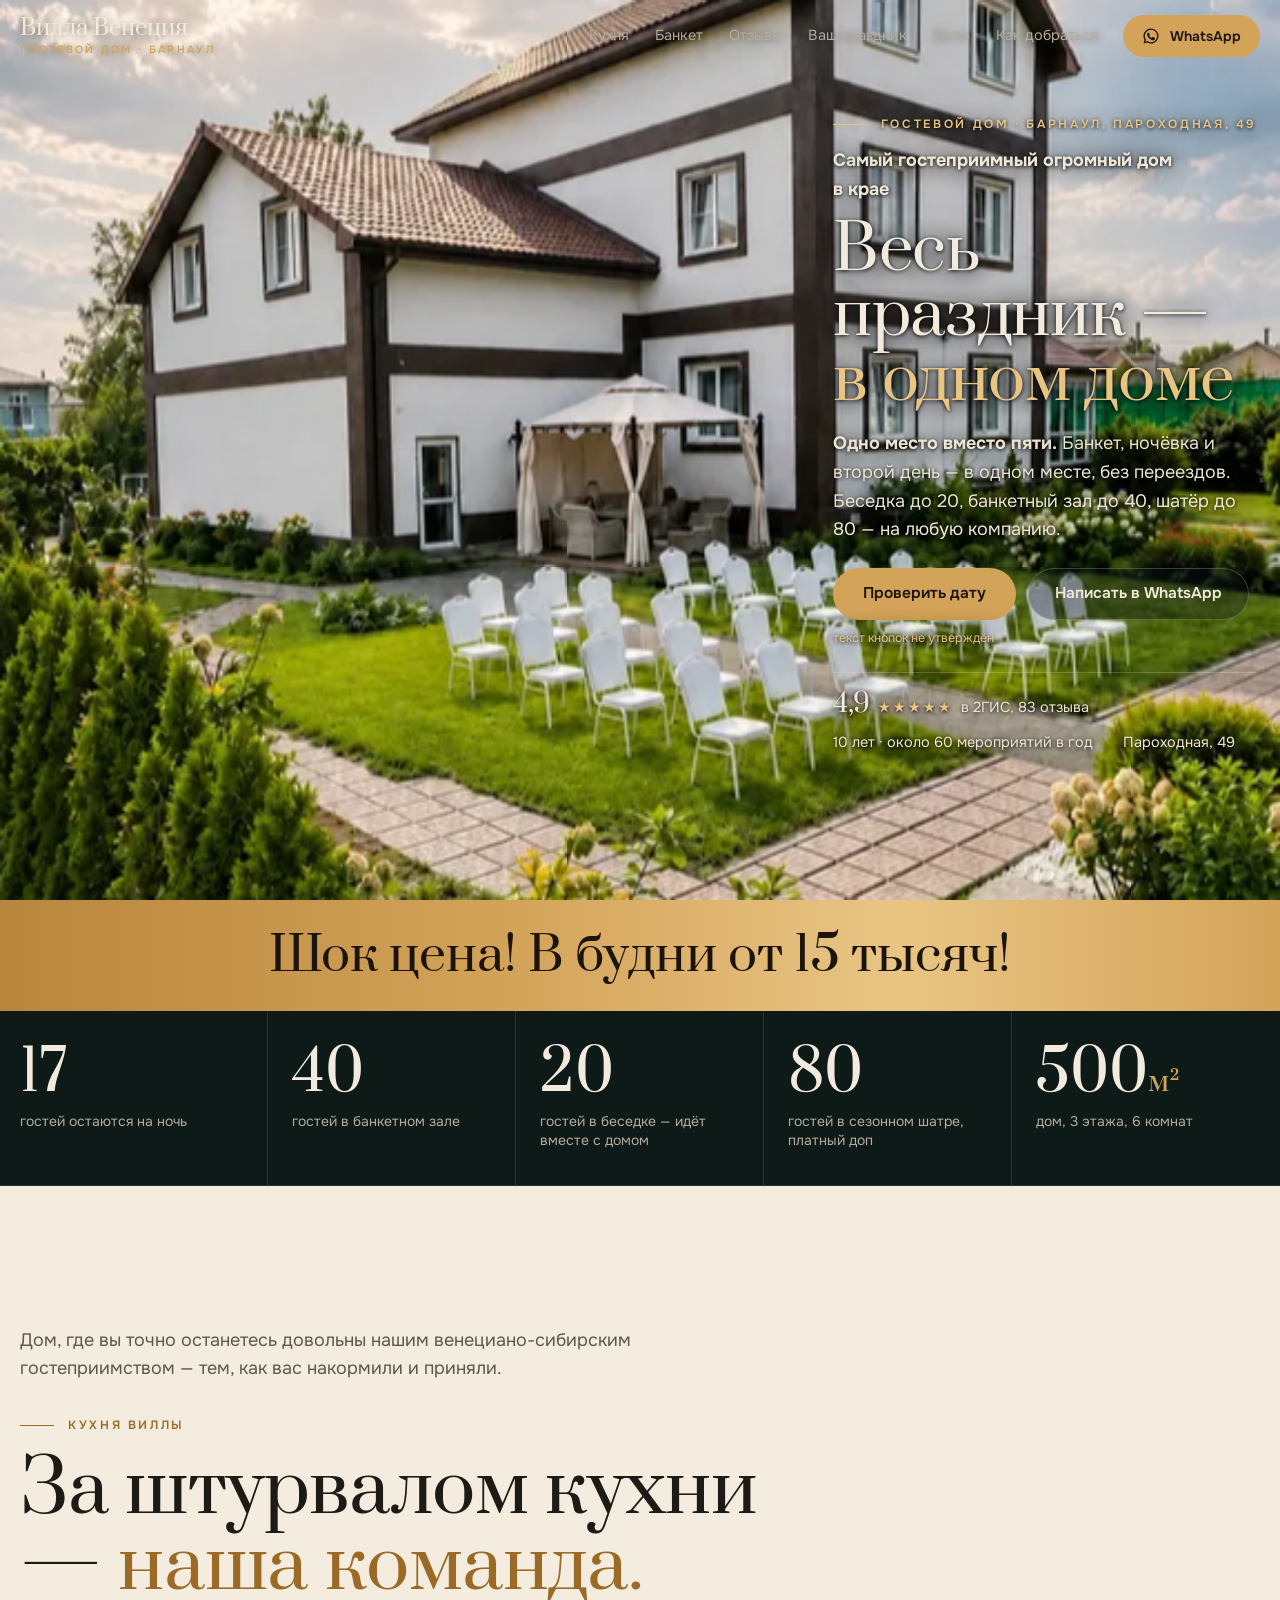
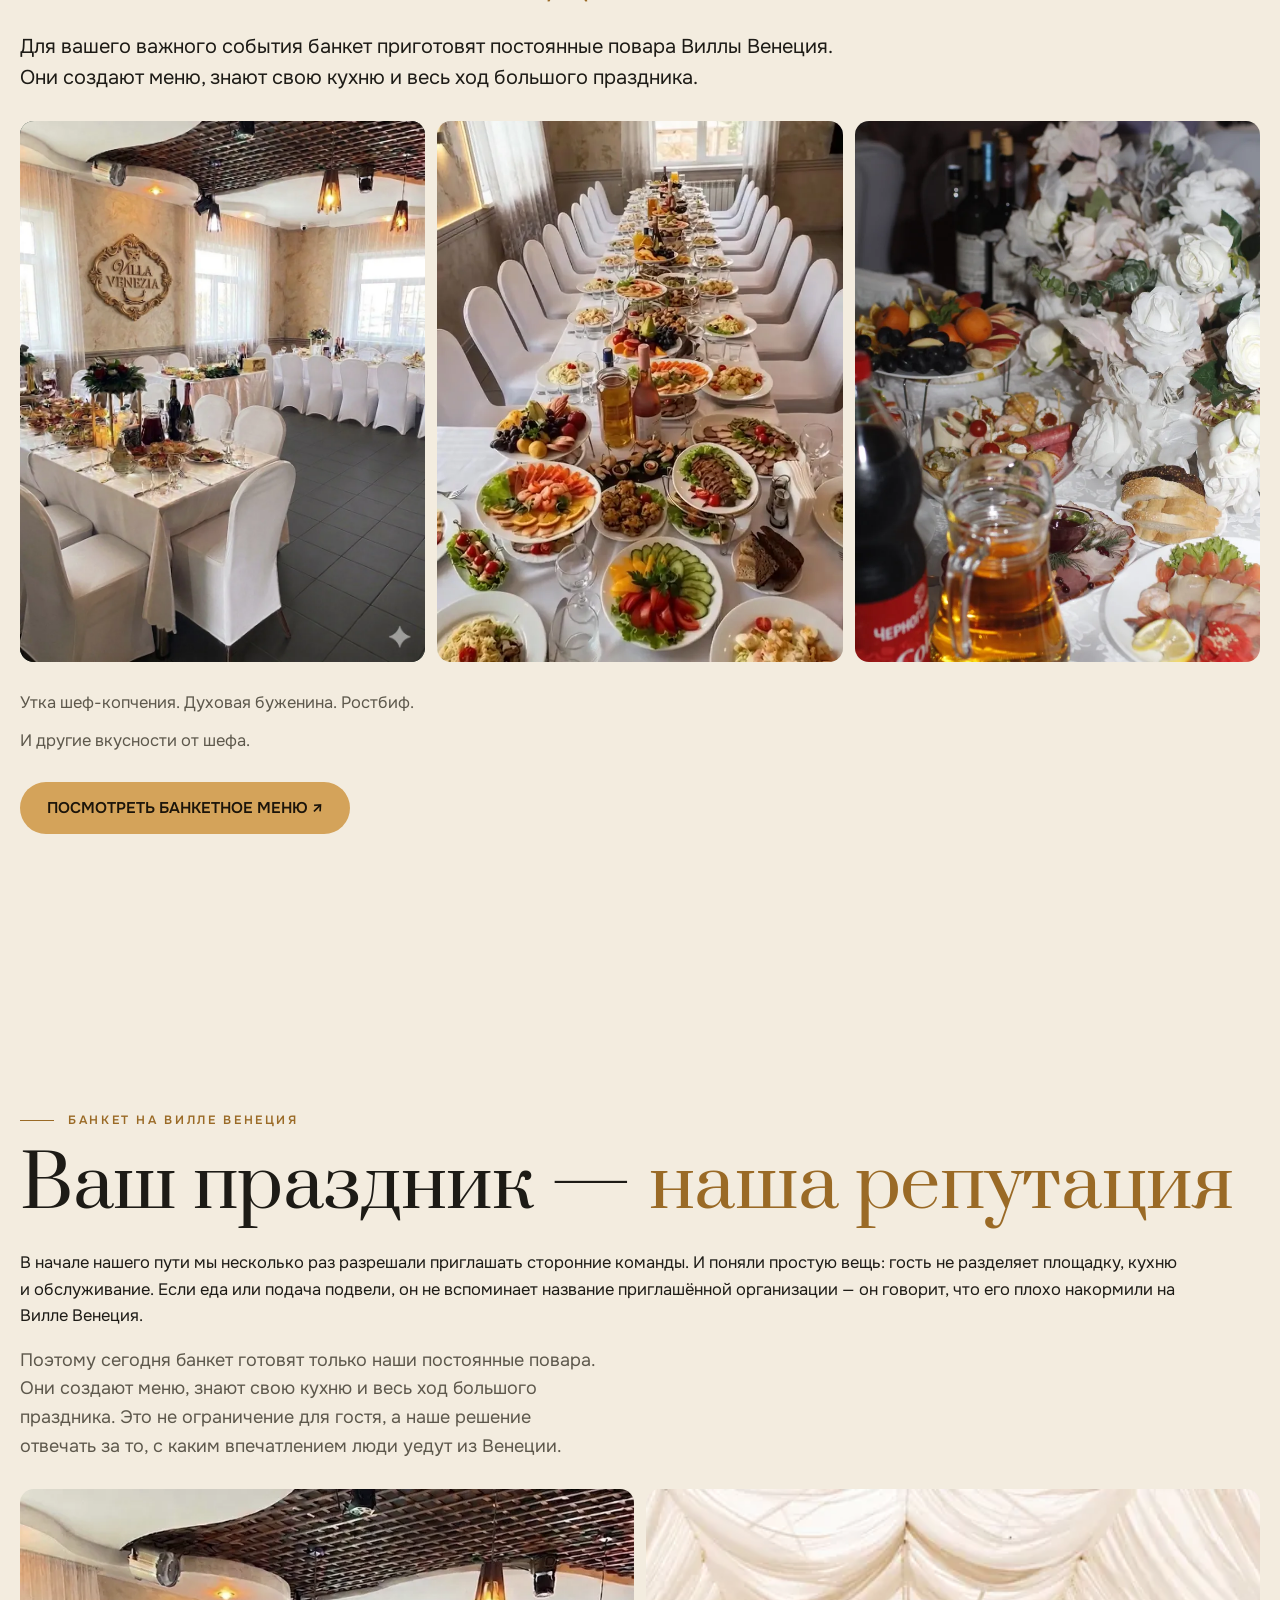
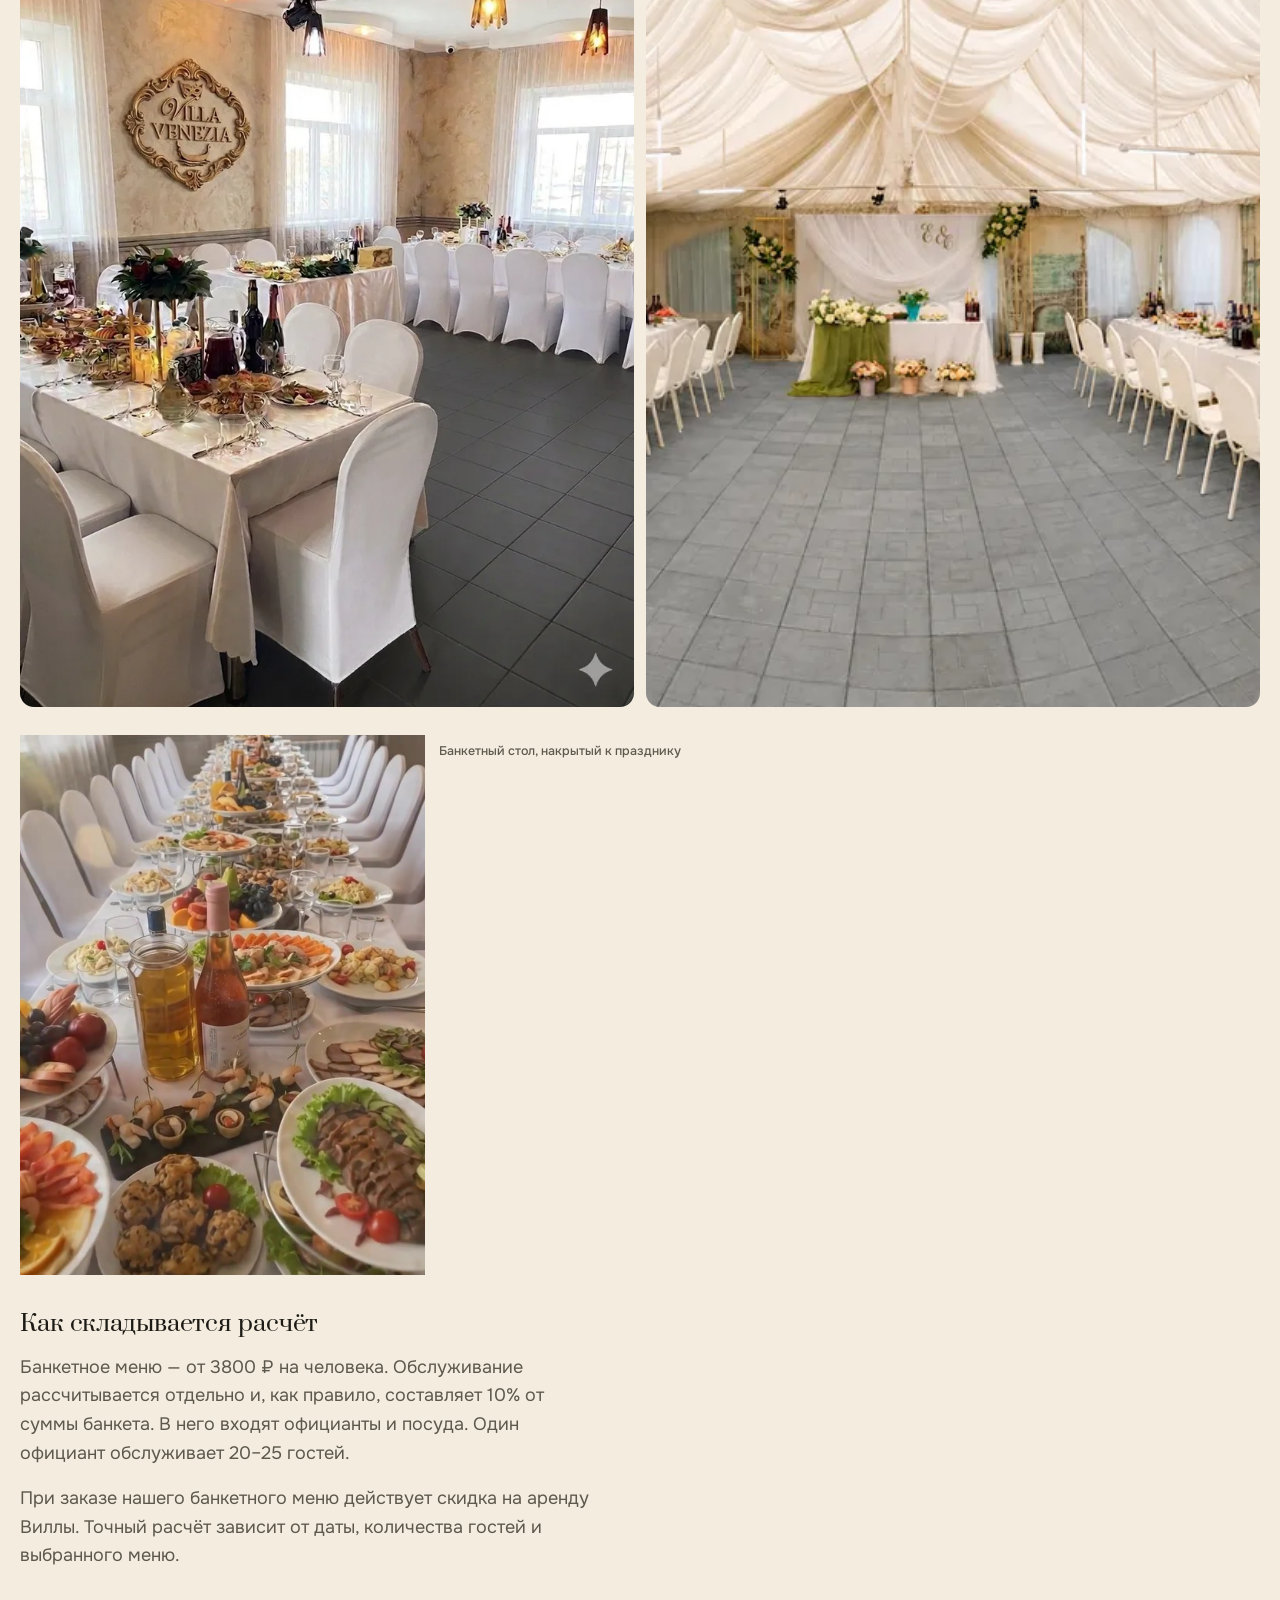
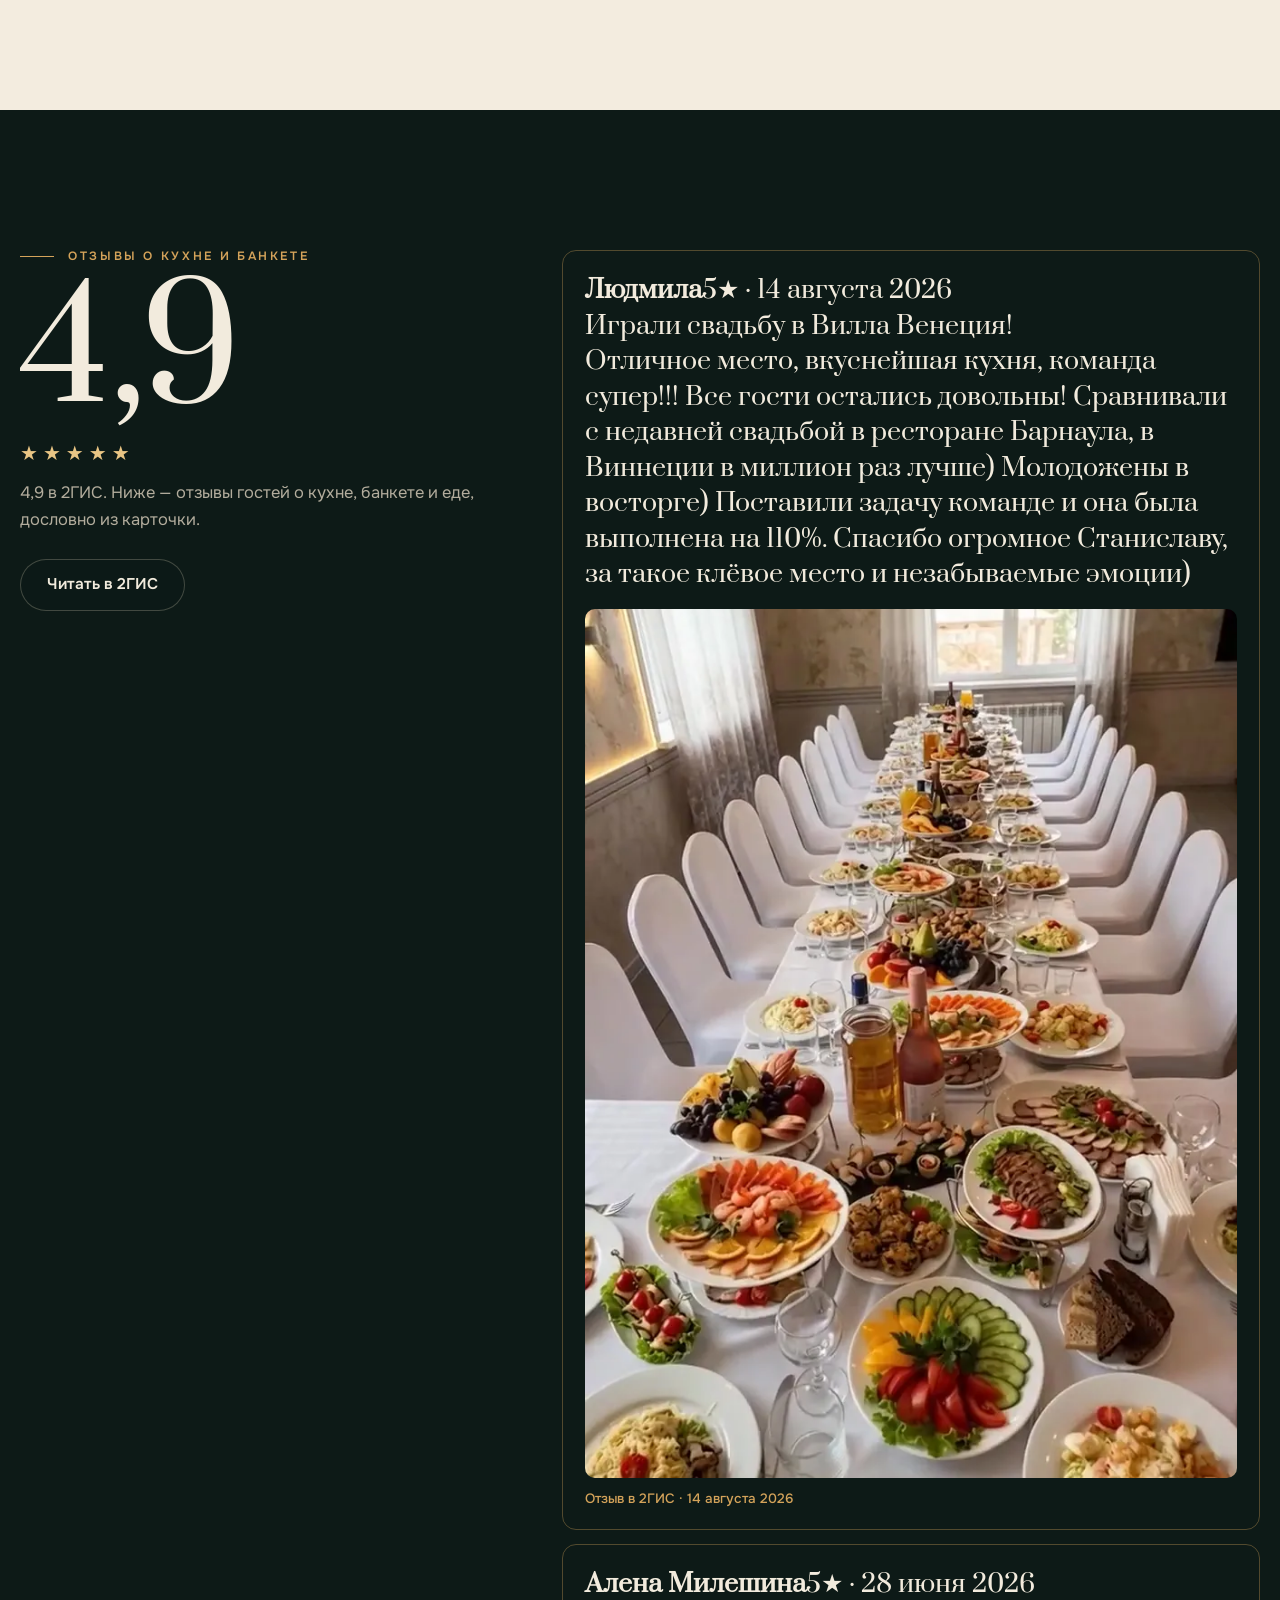
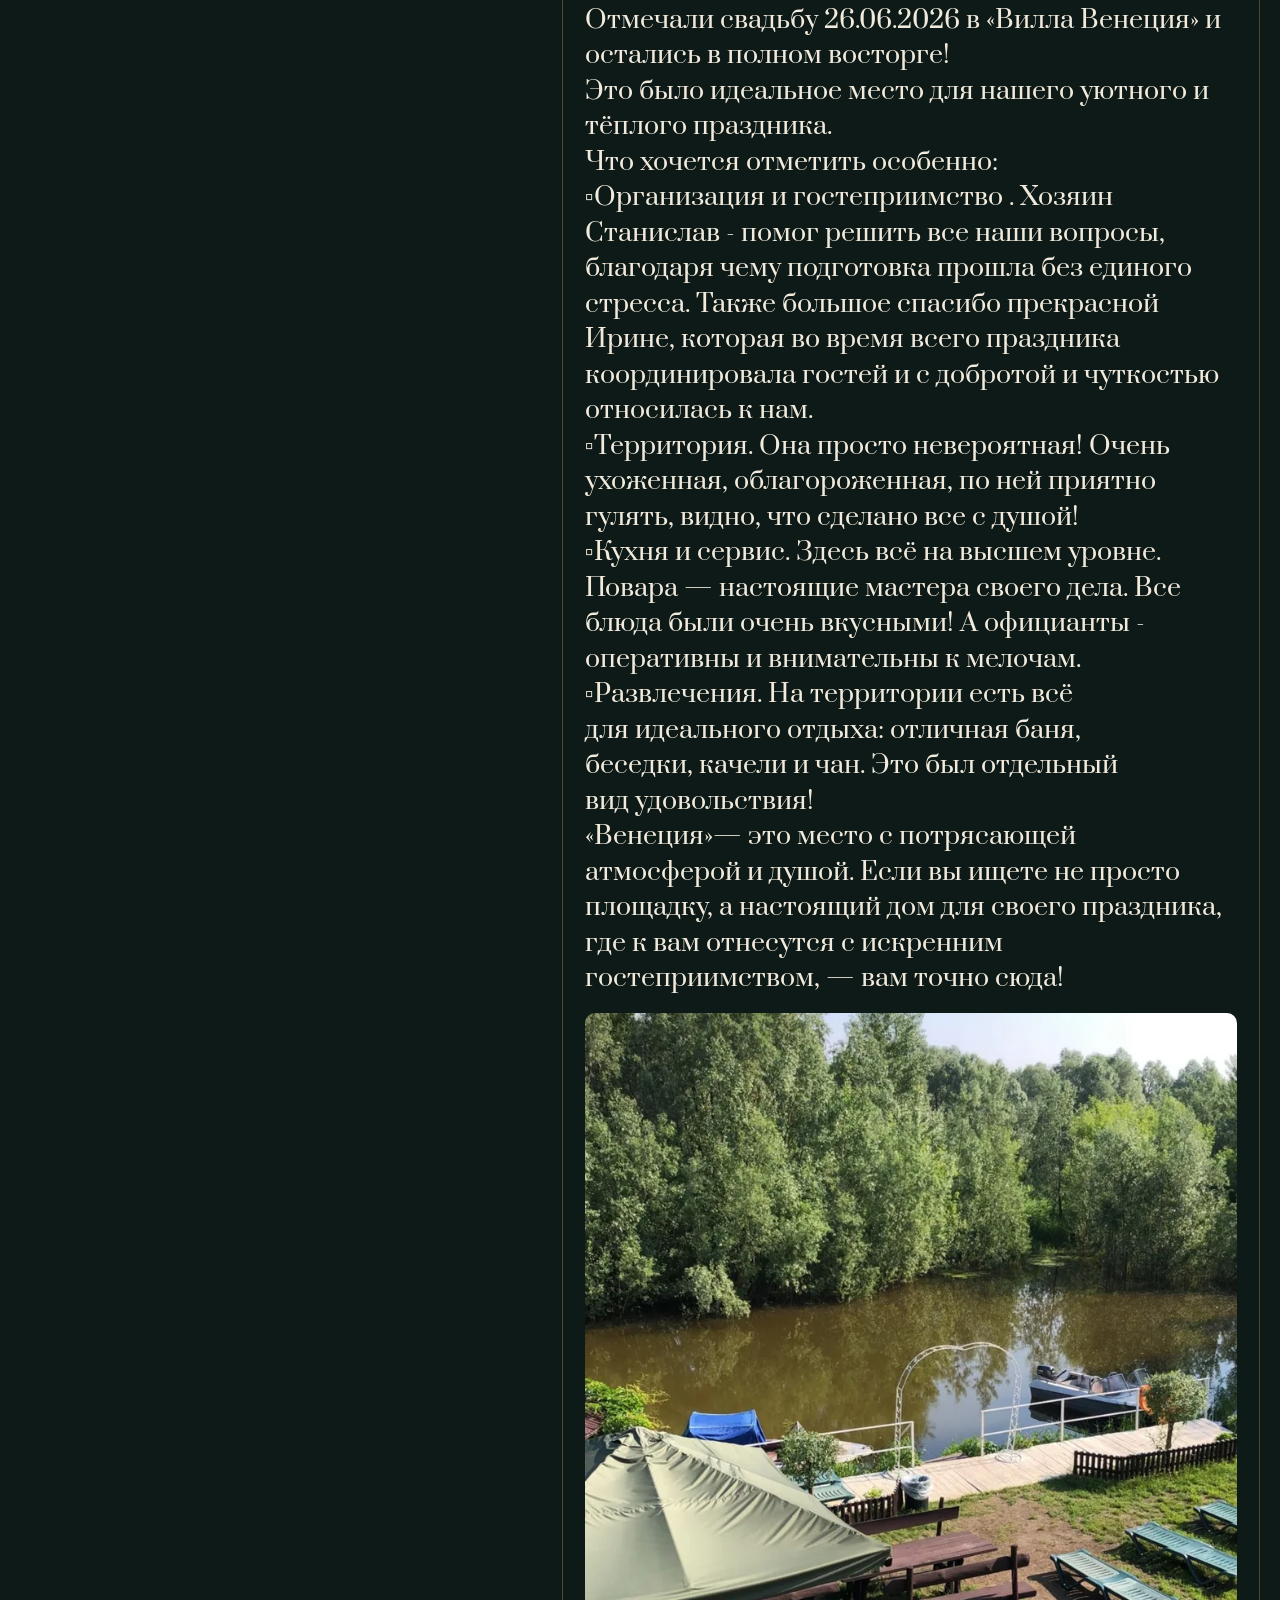
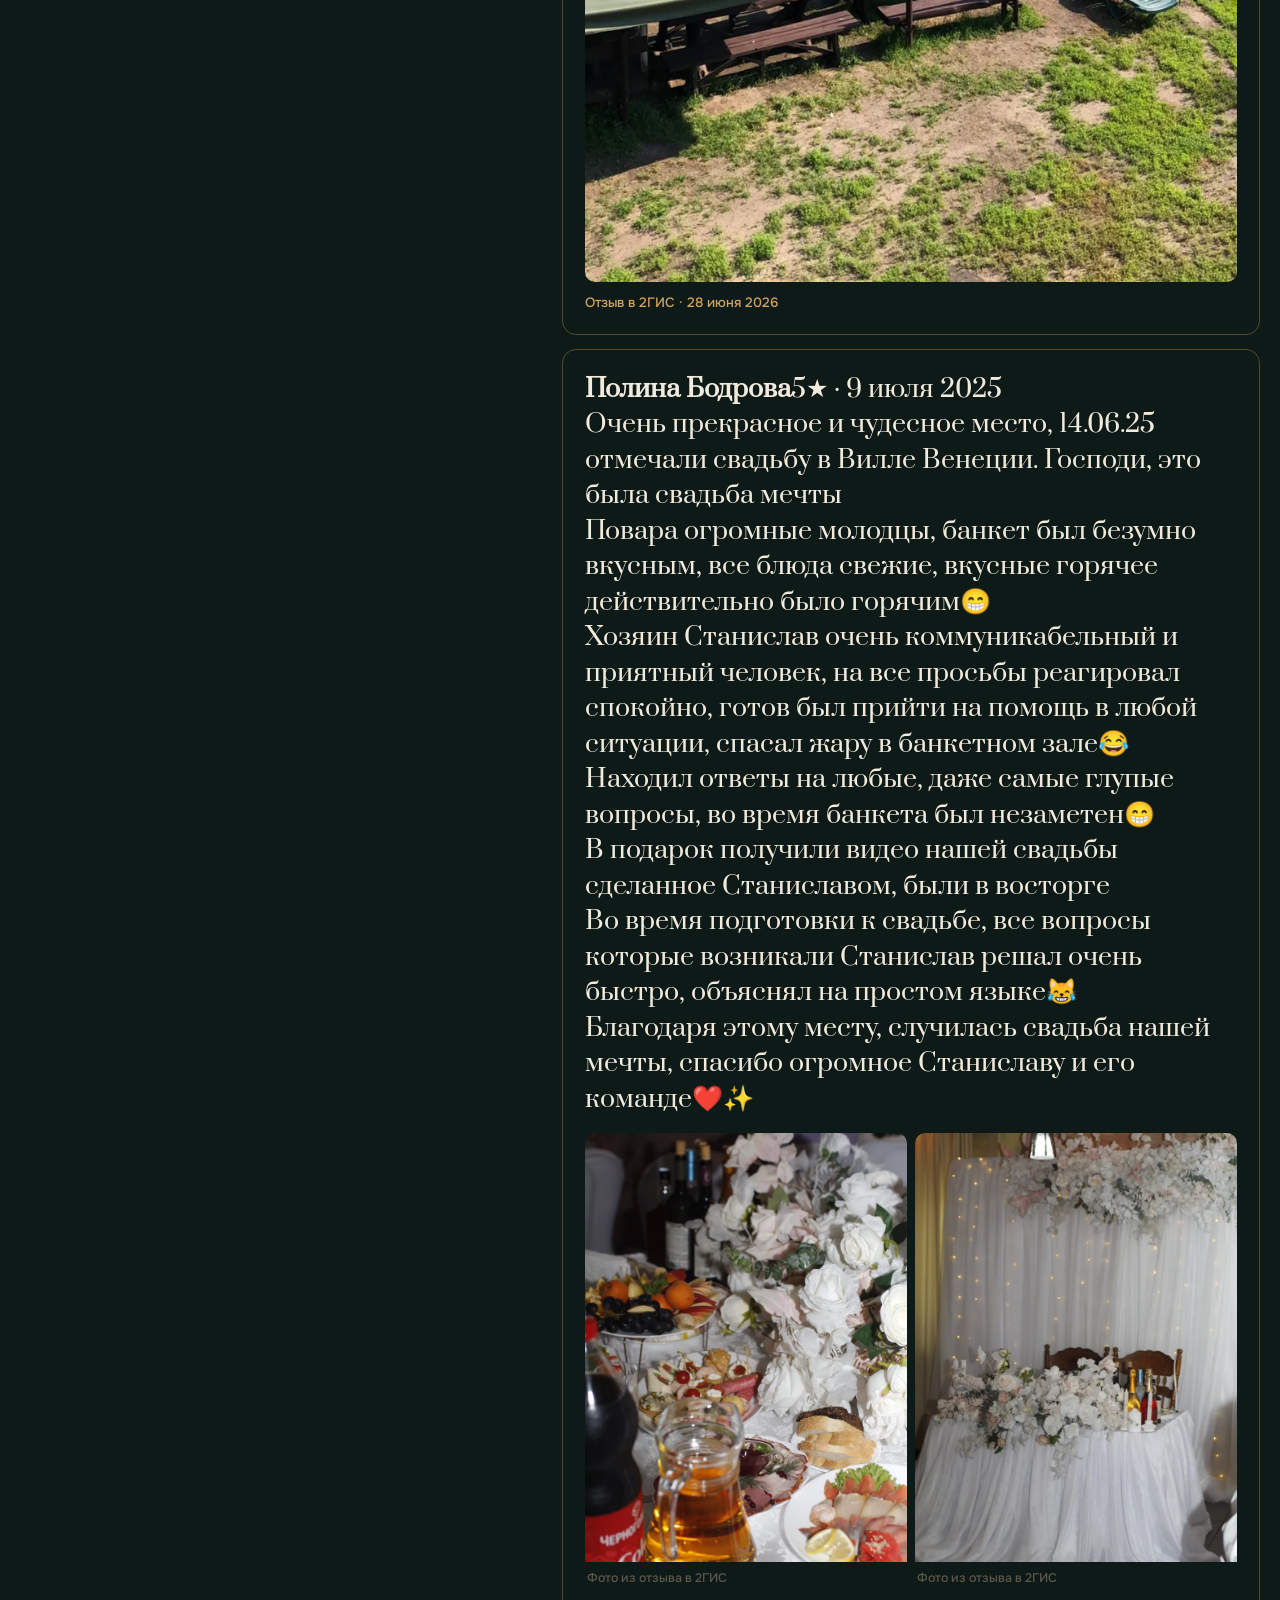
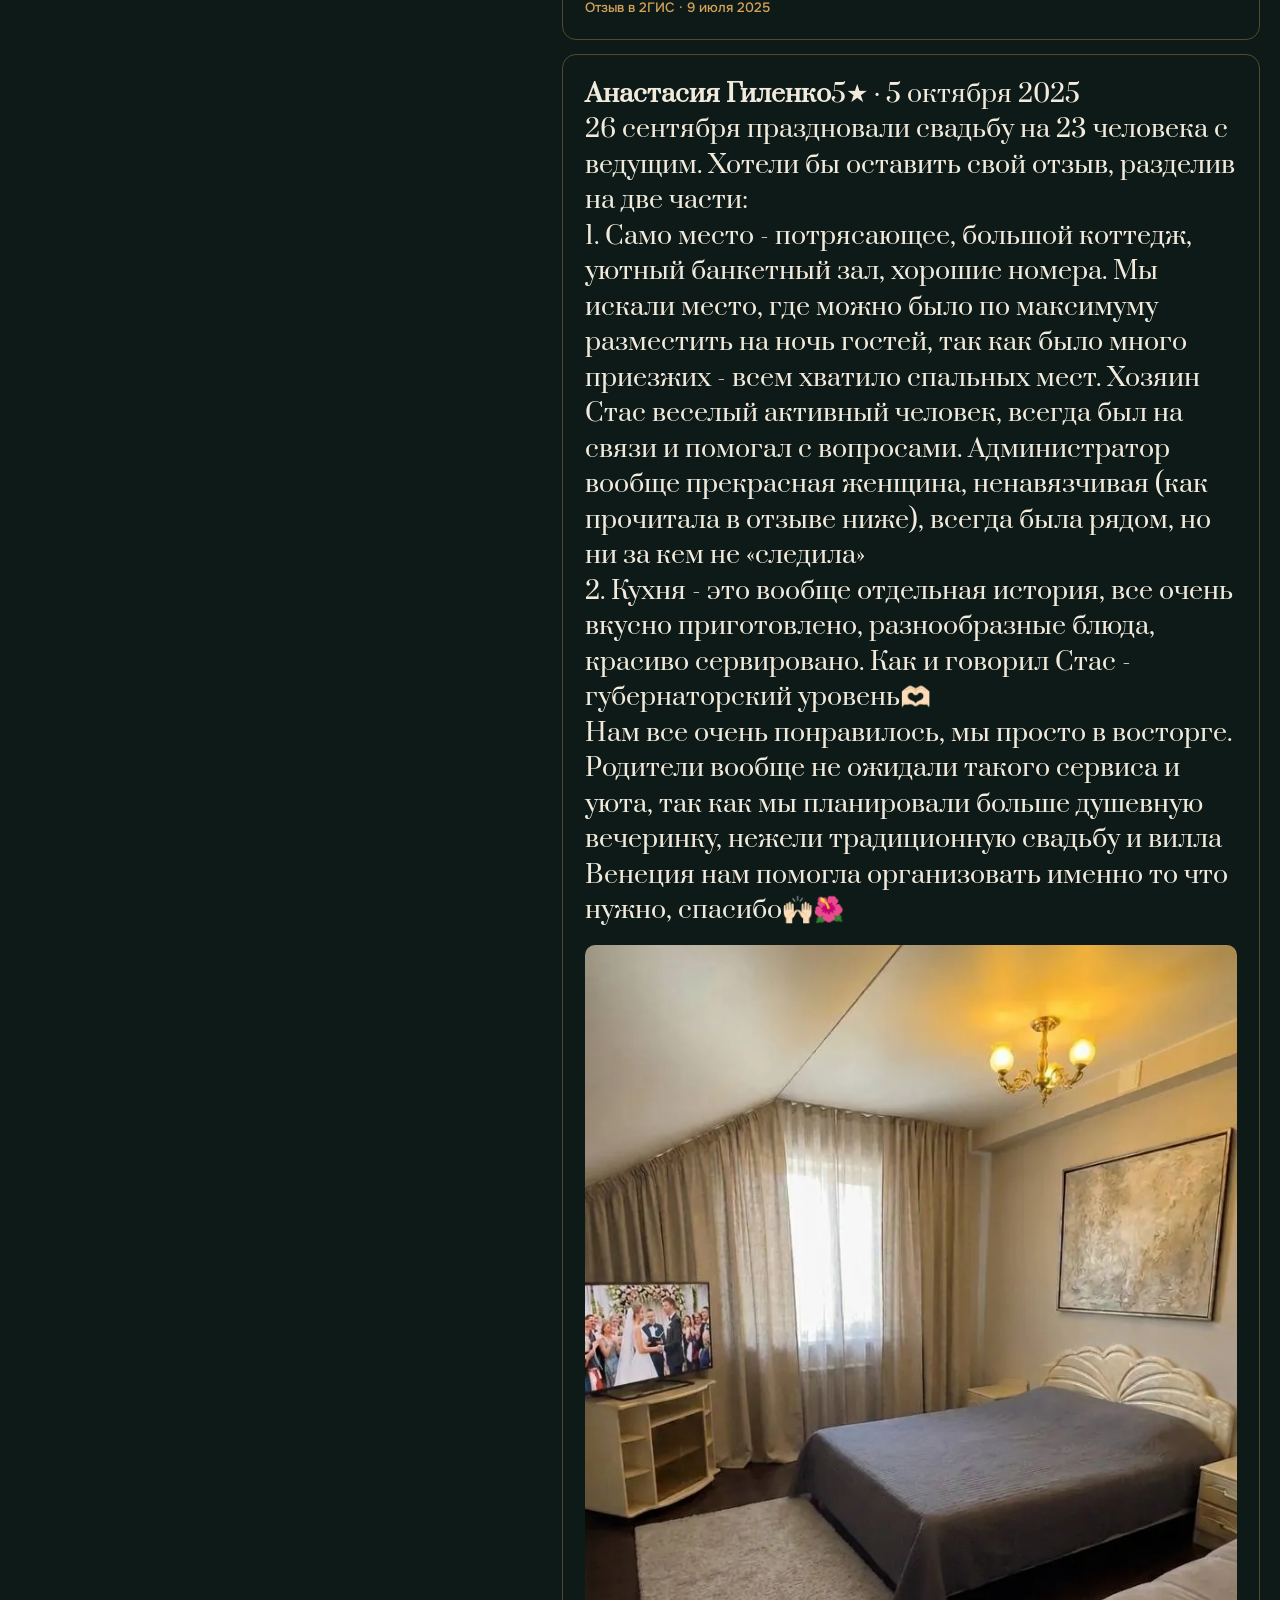
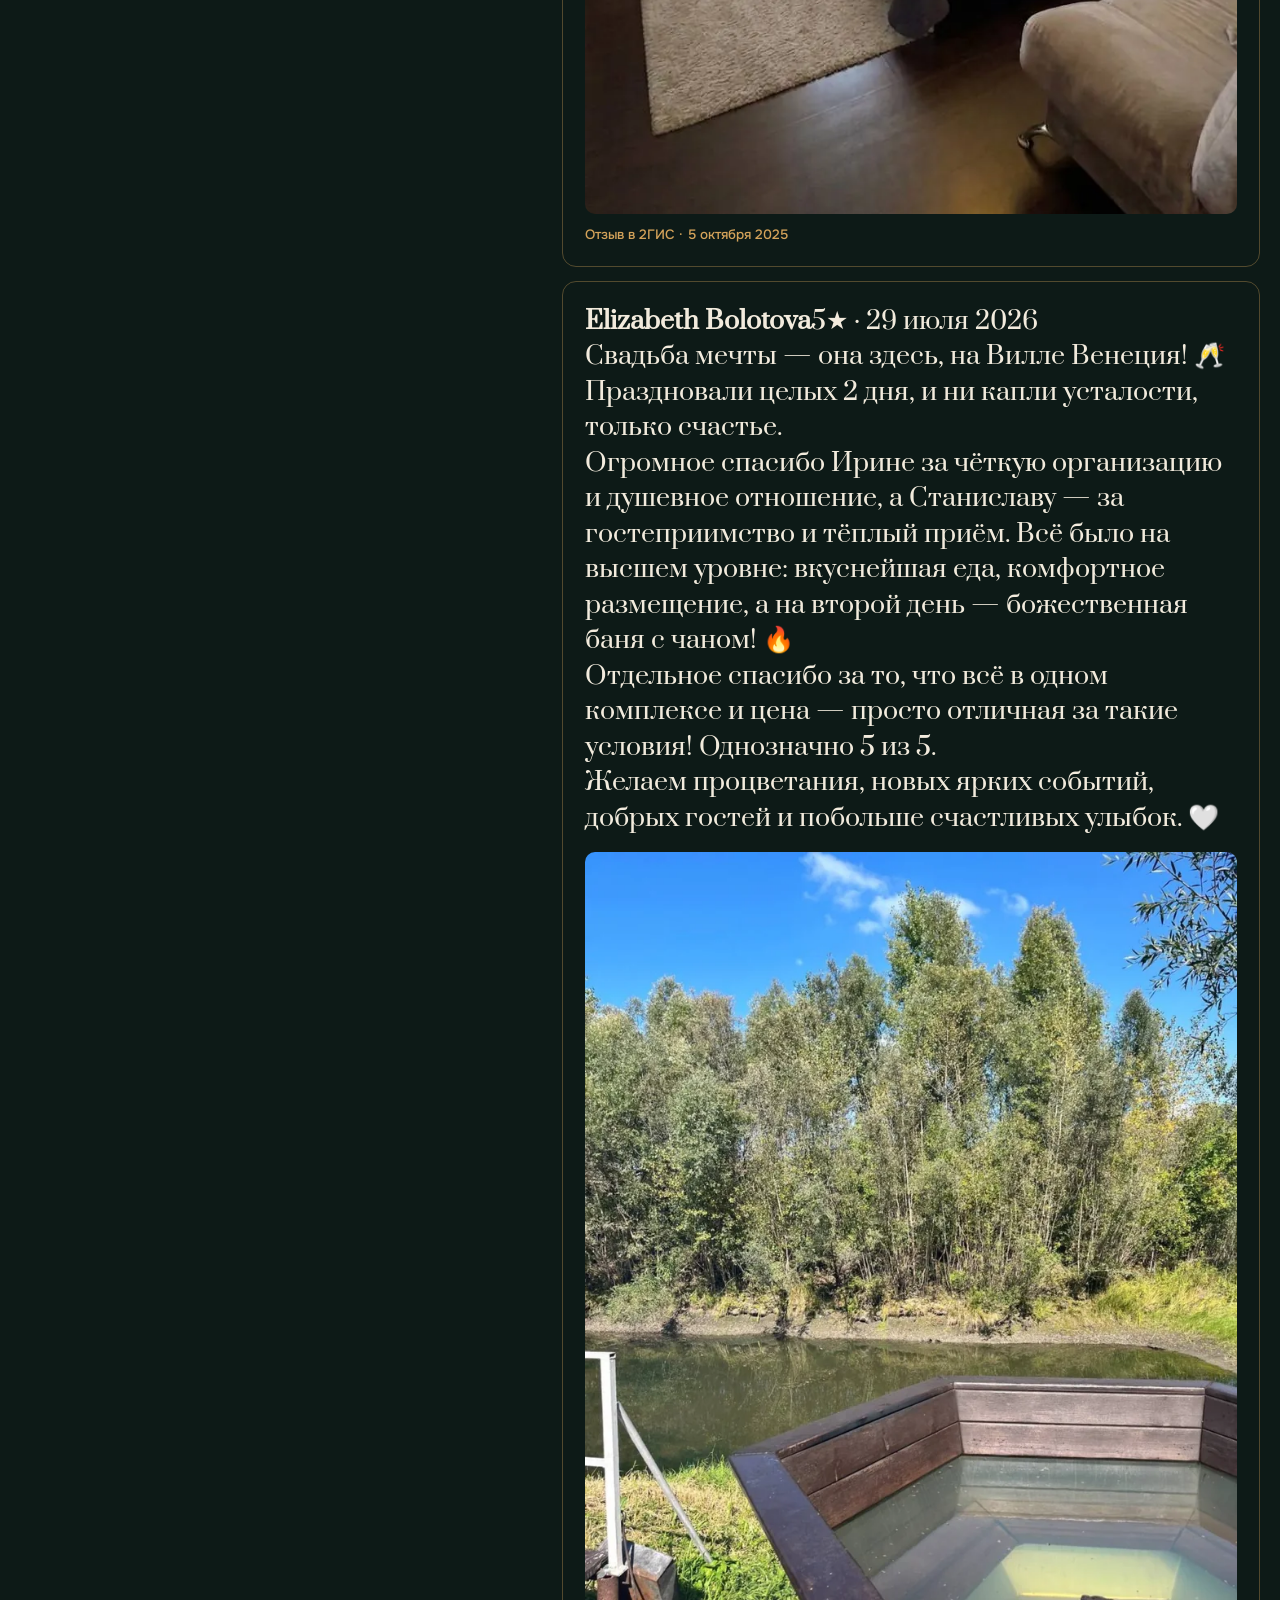
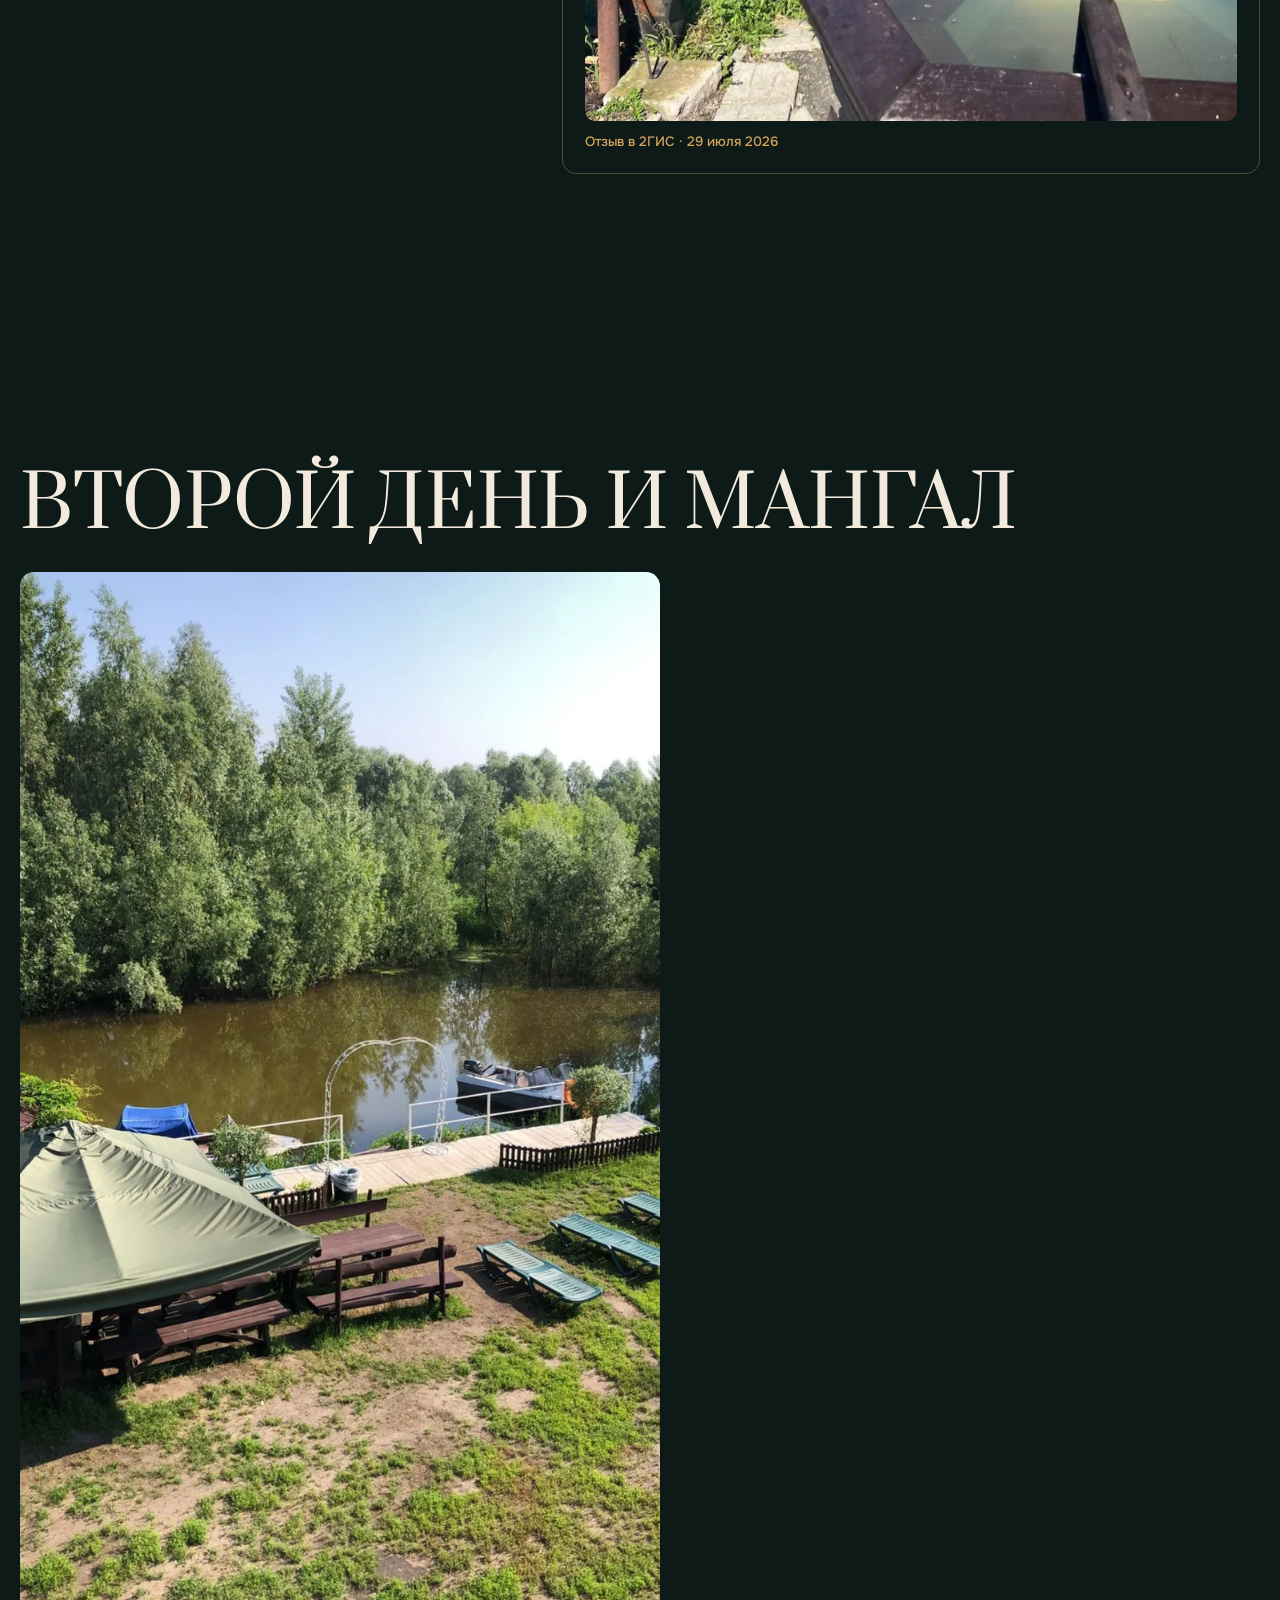
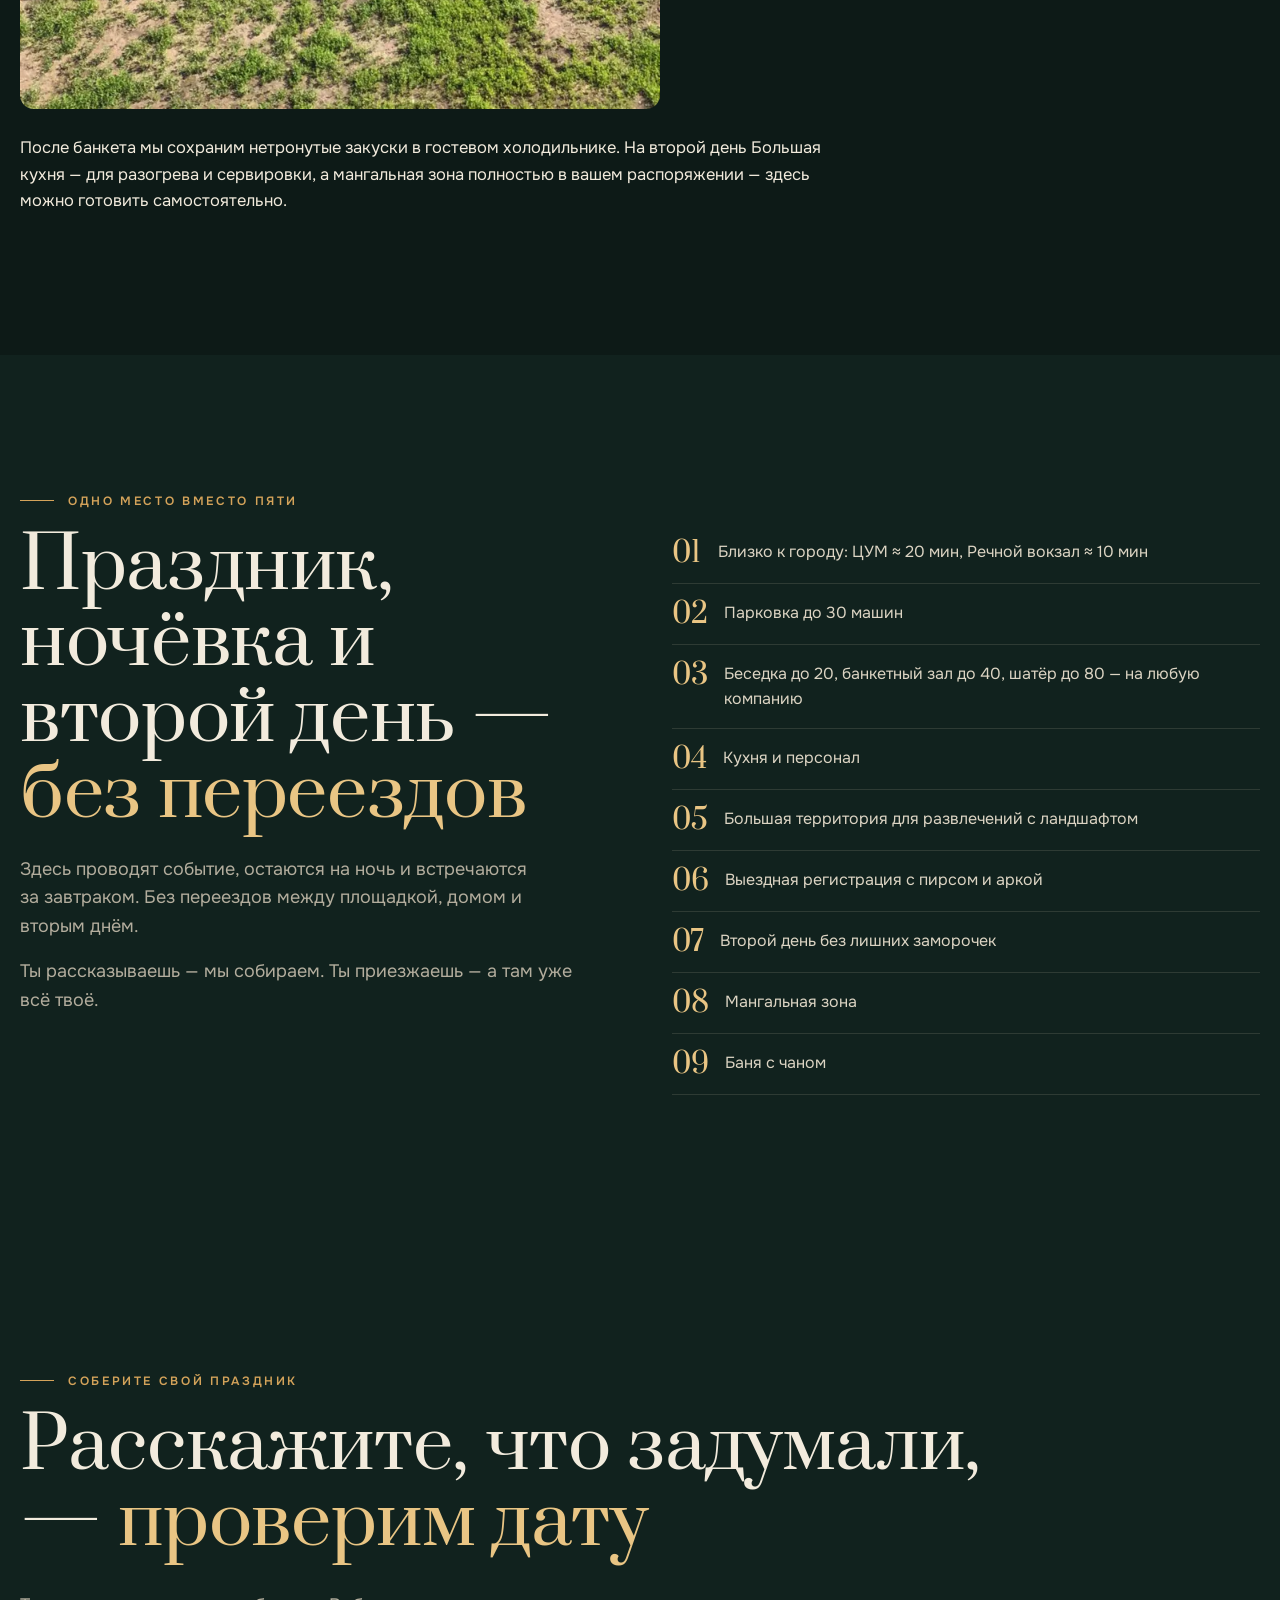
==== commit b316da45: "Place aerial territory photo beside the route map in «Как добраться»" ====
--- a/index.html
+++ b/index.html
@@ -456,10 +456,13 @@
 .q .qphotos{display:grid;grid-template-columns:repeat(auto-fit,minmax(140px,1fr));gap:8px;margin-top:16px}
 .q .qphotos figure{margin:0;border-radius:10px;overflow:hidden}
 .q .qphotos img{width:100%;aspect-ratio:3/4;object-fit:cover;display:block}
+.way .way-cards{display:grid;grid-template-columns:repeat(2,minmax(0,400px));gap:16px 24px;margin:4px 0 28px;align-items:start}
 .way .map-card{margin:4px 0 28px;max-width:400px}
+.way .way-cards .map-card{margin:0;max-width:none}
 .way .map-card a{display:block;border-radius:14px;overflow:hidden;box-shadow:0 8px 32px rgba(0,0,0,.25)}
 .way .map-card img{width:100%;height:auto;display:block}
 .way .map-card figcaption{padding:8px 2px 0;font:500 13px/1.35 var(--sans);color:#efe6d4}
+@media (max-width:700px){.way .way-cards{grid-template-columns:1fr;max-width:400px}}
 @media (min-width:701px){
 .hero-over,.hero-over .row,.hero-dock{display:contents}
 .hero-copy{display:grid;grid-template-columns:auto auto;justify-content:start;align-items:start;column-gap:12px}
@@ -1064,12 +1067,20 @@
   <div class="wrap">
     <div class="eyebrow rv">Как добраться</div>
     <h2 class="h2 rv d1">Барнаул, <em>Пароходная,&nbsp;49</em></h2>
-    <figure class="map-card rv d2">
-      <a href="images/route-map.jpg" target="_blank" rel="noopener" title="Открыть карту проезда в полном размере">
-        <picture><source type="image/webp" srcset="images/route-map-800.webp 800w, images/route-map-1290.webp 1290w" sizes="(max-width:700px) 100vw, 400px"><img src="images/route-map.jpg" width="1290" height="1739" alt="Карта проезда к «Вилле Венеция»: Барнаул, Пароходная, 49" loading="lazy"></picture>
-      </a>
-      <figcaption>Карта проезда — нажмите, чтобы открыть полностью</figcaption>
-    </figure>
+    <div class="way-cards rv d2">
+      <figure class="map-card">
+        <a href="images/route-map.jpg" target="_blank" rel="noopener" title="Открыть карту проезда в полном размере">
+          <picture><source type="image/webp" srcset="images/route-map-800.webp 800w, images/route-map-1290.webp 1290w" sizes="(max-width:700px) 100vw, 400px"><img src="images/route-map.jpg" width="1290" height="1739" alt="Карта проезда к «Вилле Венеция»: Барнаул, Пароходная, 49" loading="lazy"></picture>
+        </a>
+        <figcaption>Карта проезда — нажмите, чтобы открыть полностью</figcaption>
+      </figure>
+      <figure class="map-card">
+        <a href="images/aerial.jpg" target="_blank" rel="noopener" title="Открыть фото территории в полном размере">
+          <picture><source type="image/webp" srcset="images/aerial-800.webp 800w, images/aerial-1500.webp 1500w" sizes="(max-width:700px) 100vw, 400px"><img src="images/aerial.jpg" width="1500" height="2237" alt="Вилла Венеция с высоты: парковка, дом, сад, площадка для церемоний и причал" loading="lazy"></picture>
+        </a>
+        <figcaption>Всё рядом — всё для вас</figcaption>
+      </figure>
+    </div>
 
     <dl class="rv d2">
       <dt>Адрес</dt><dd>Барнаул, ул. Пароходная, 49</dd>
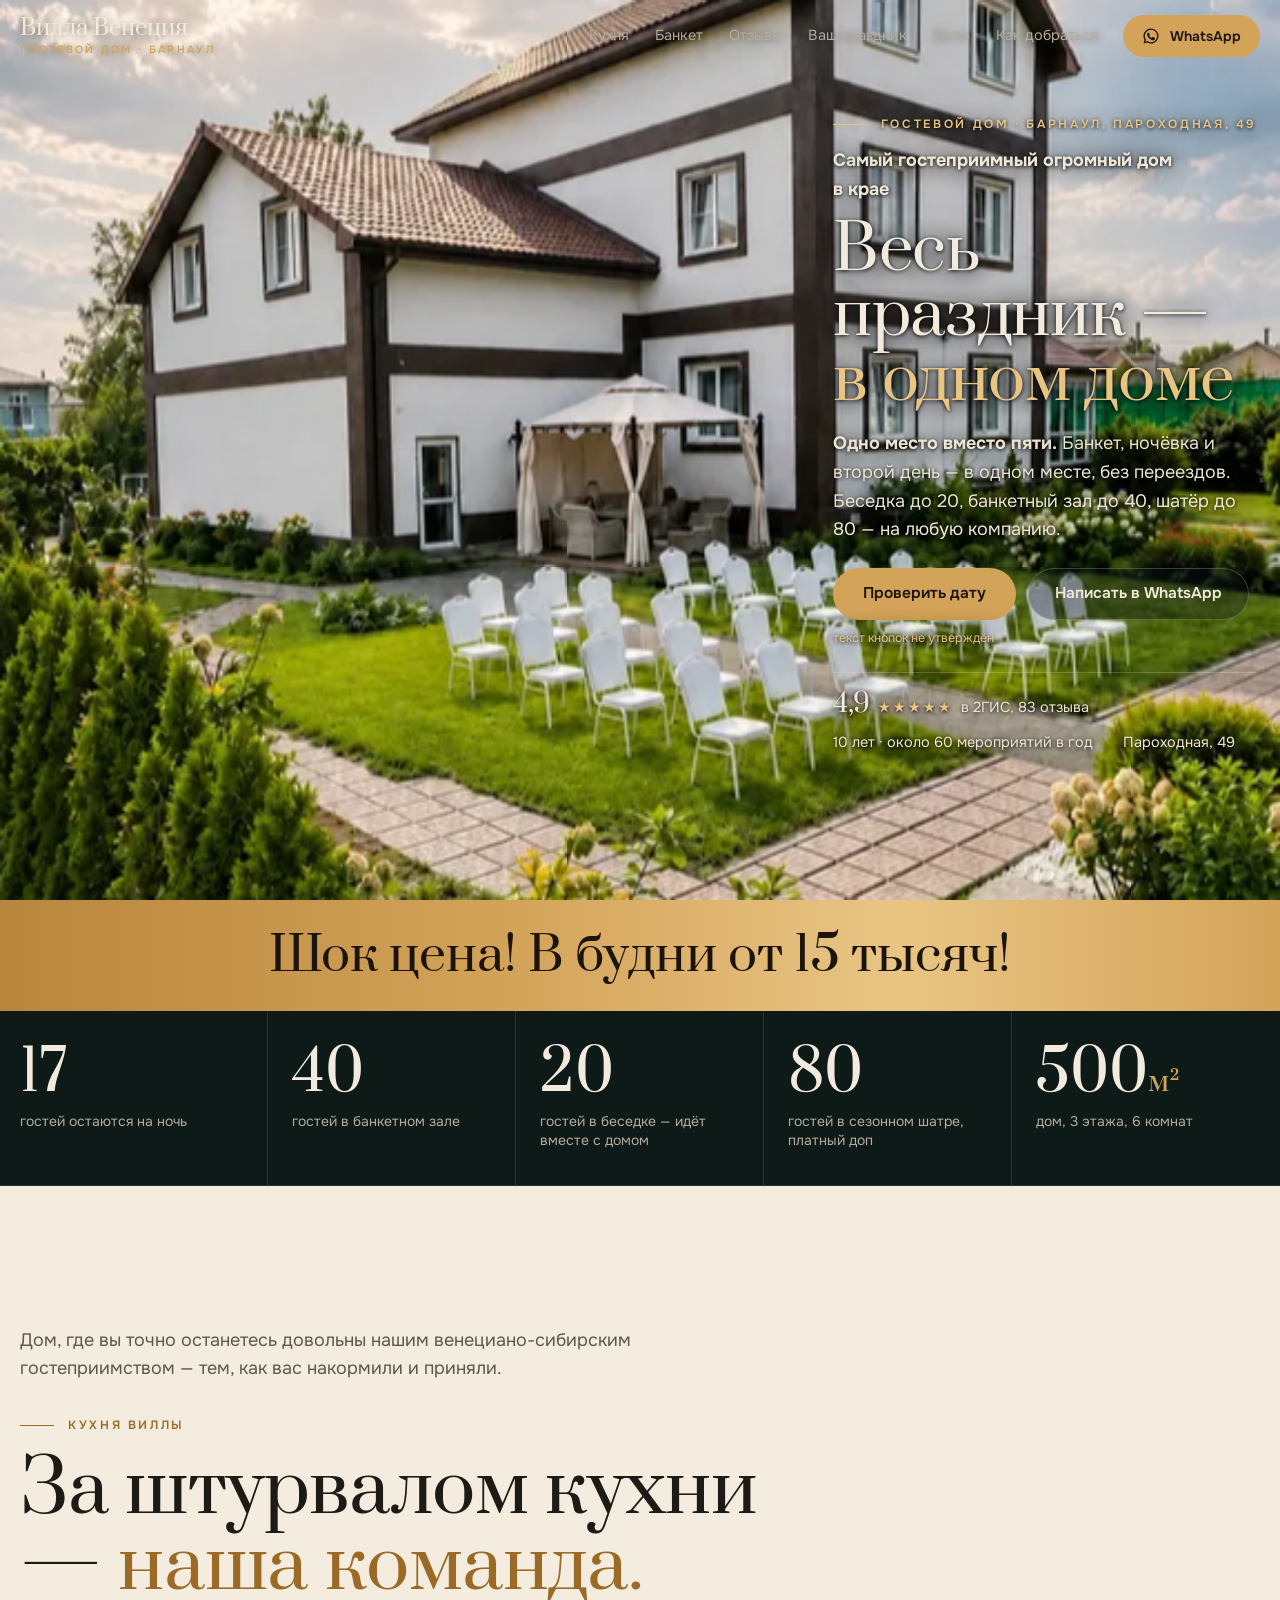
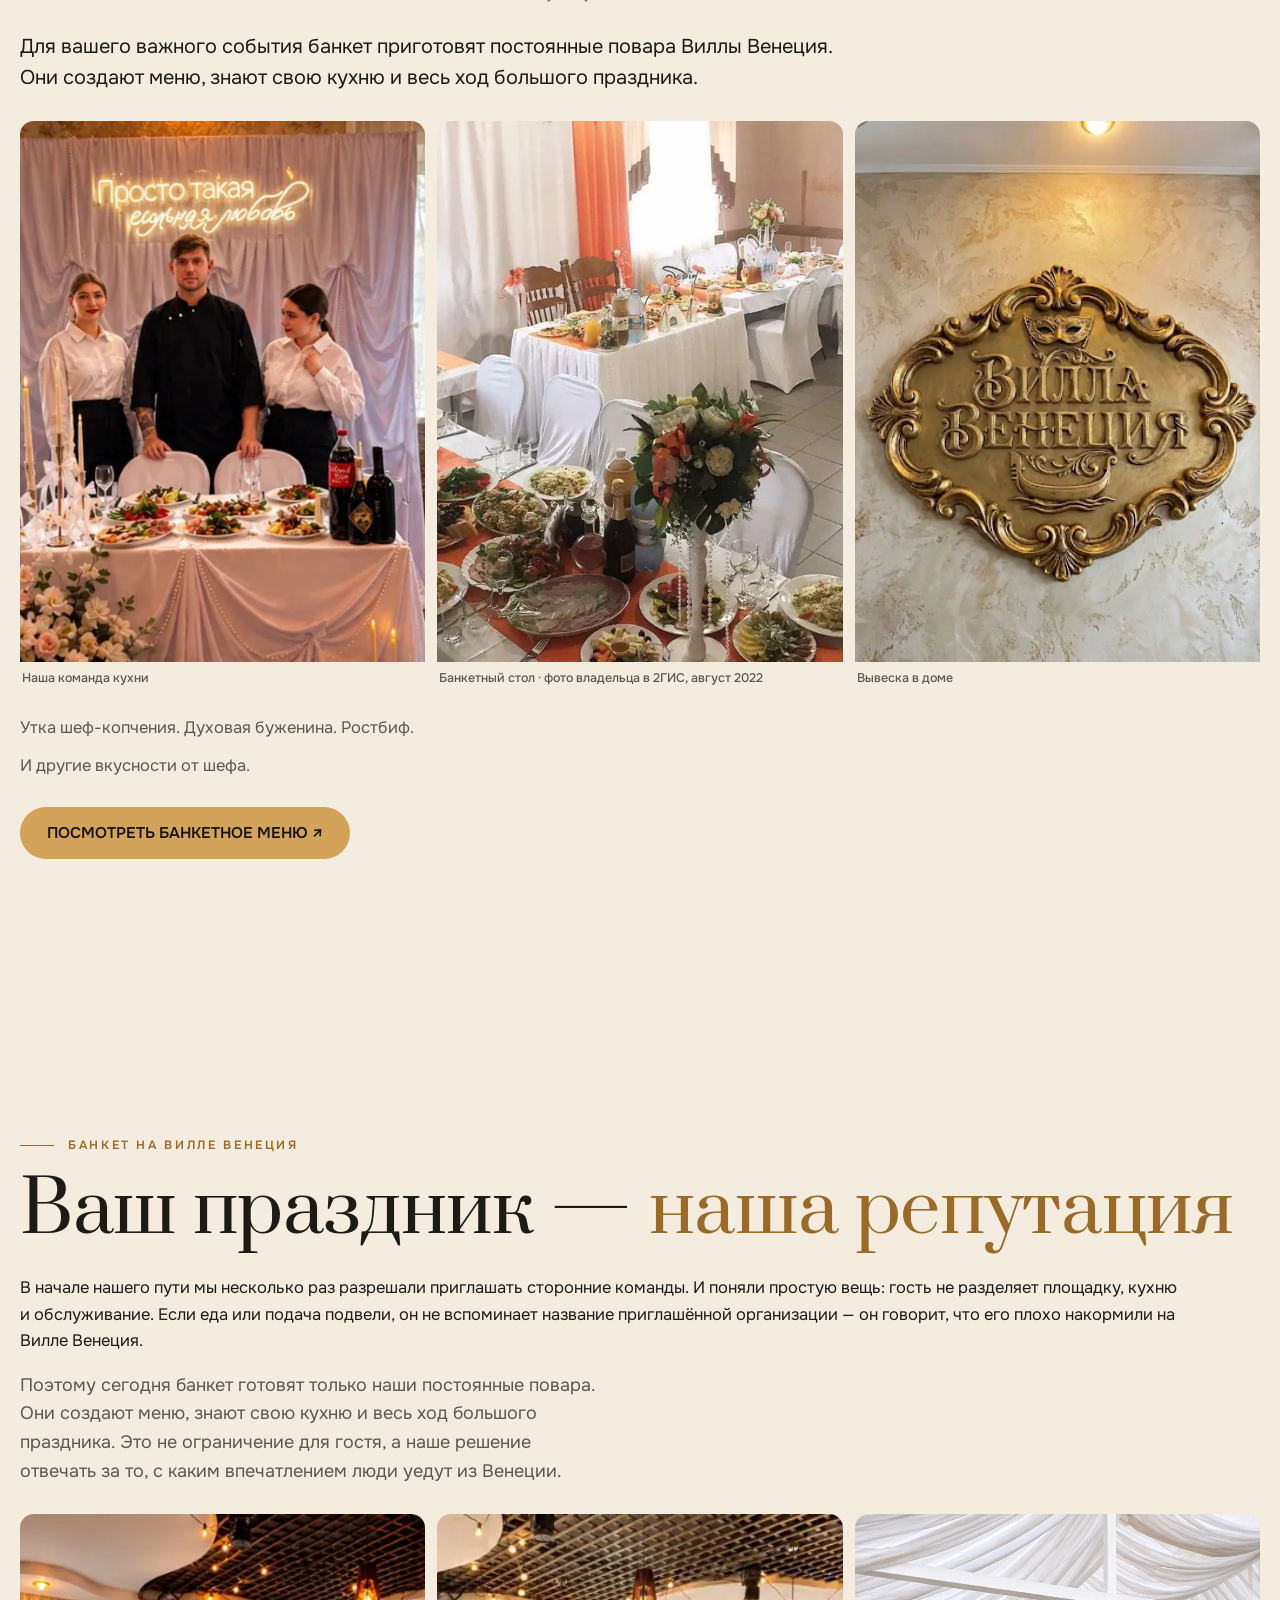
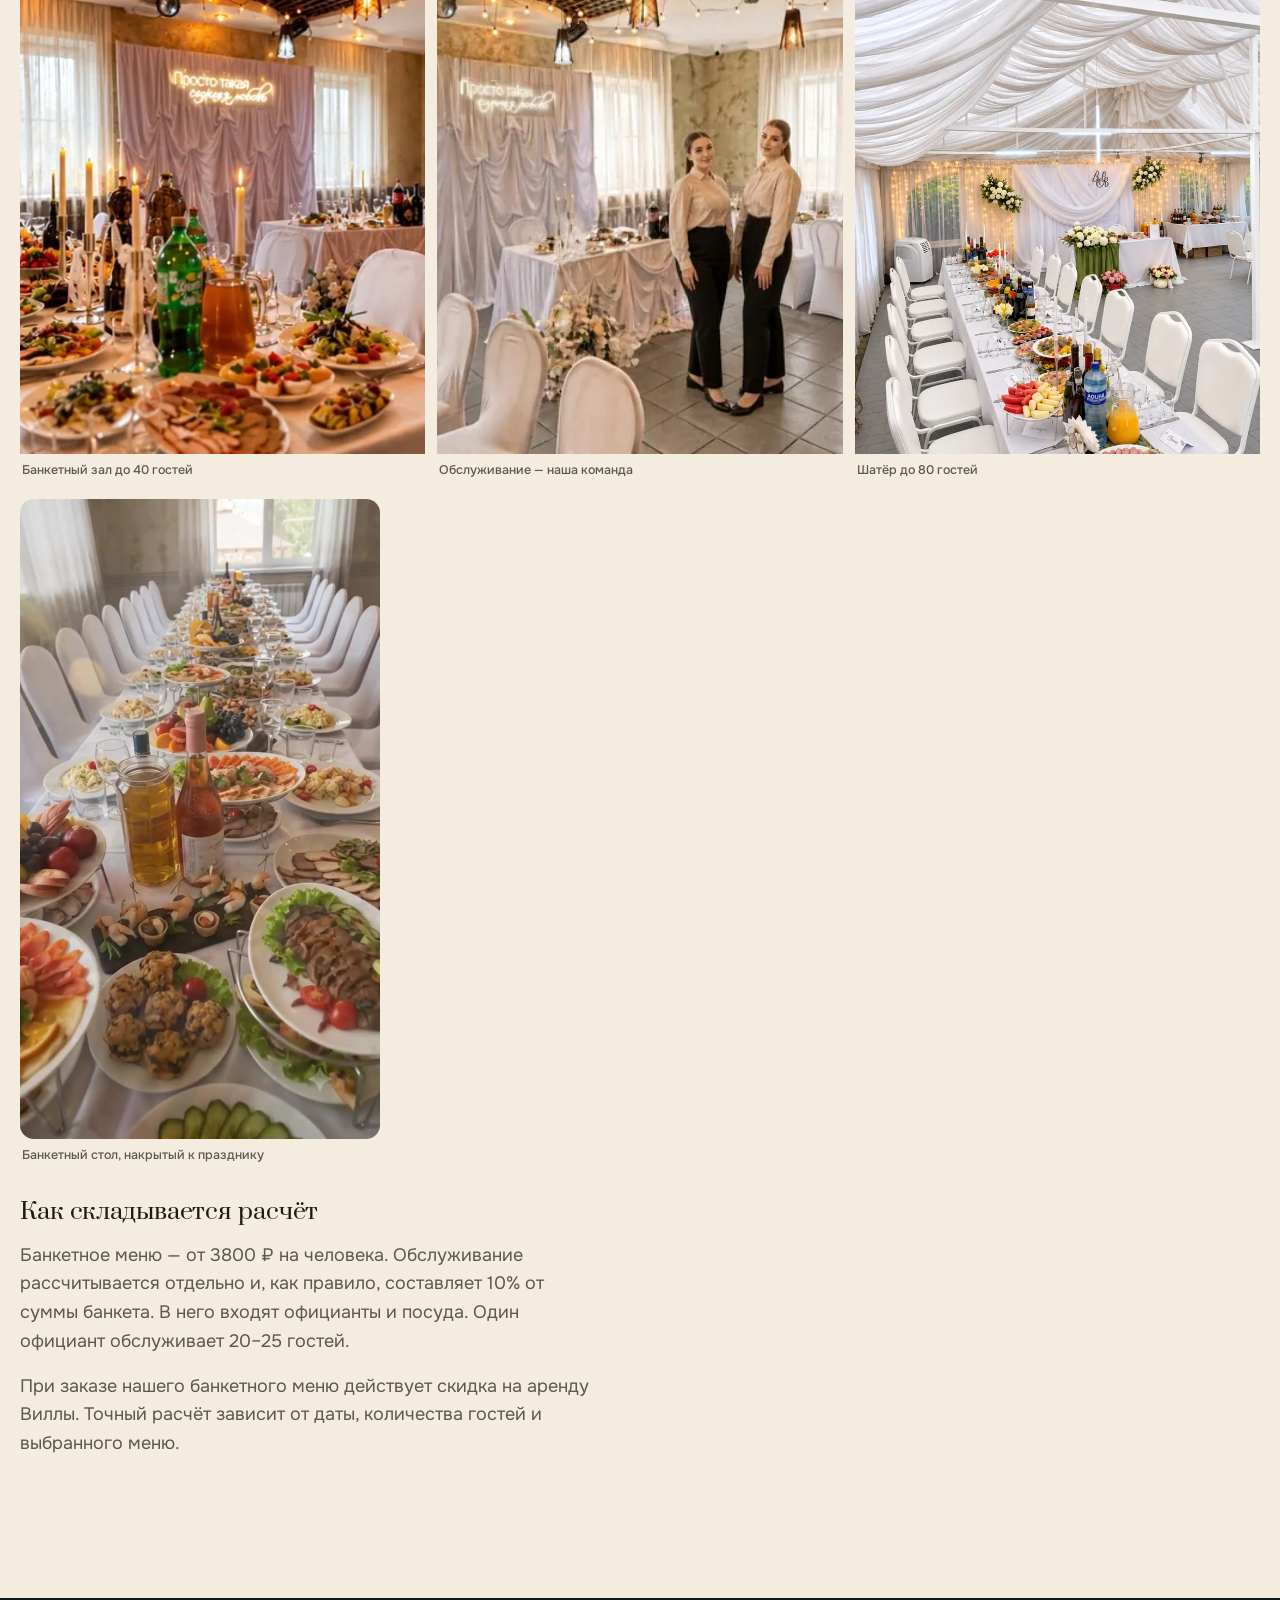
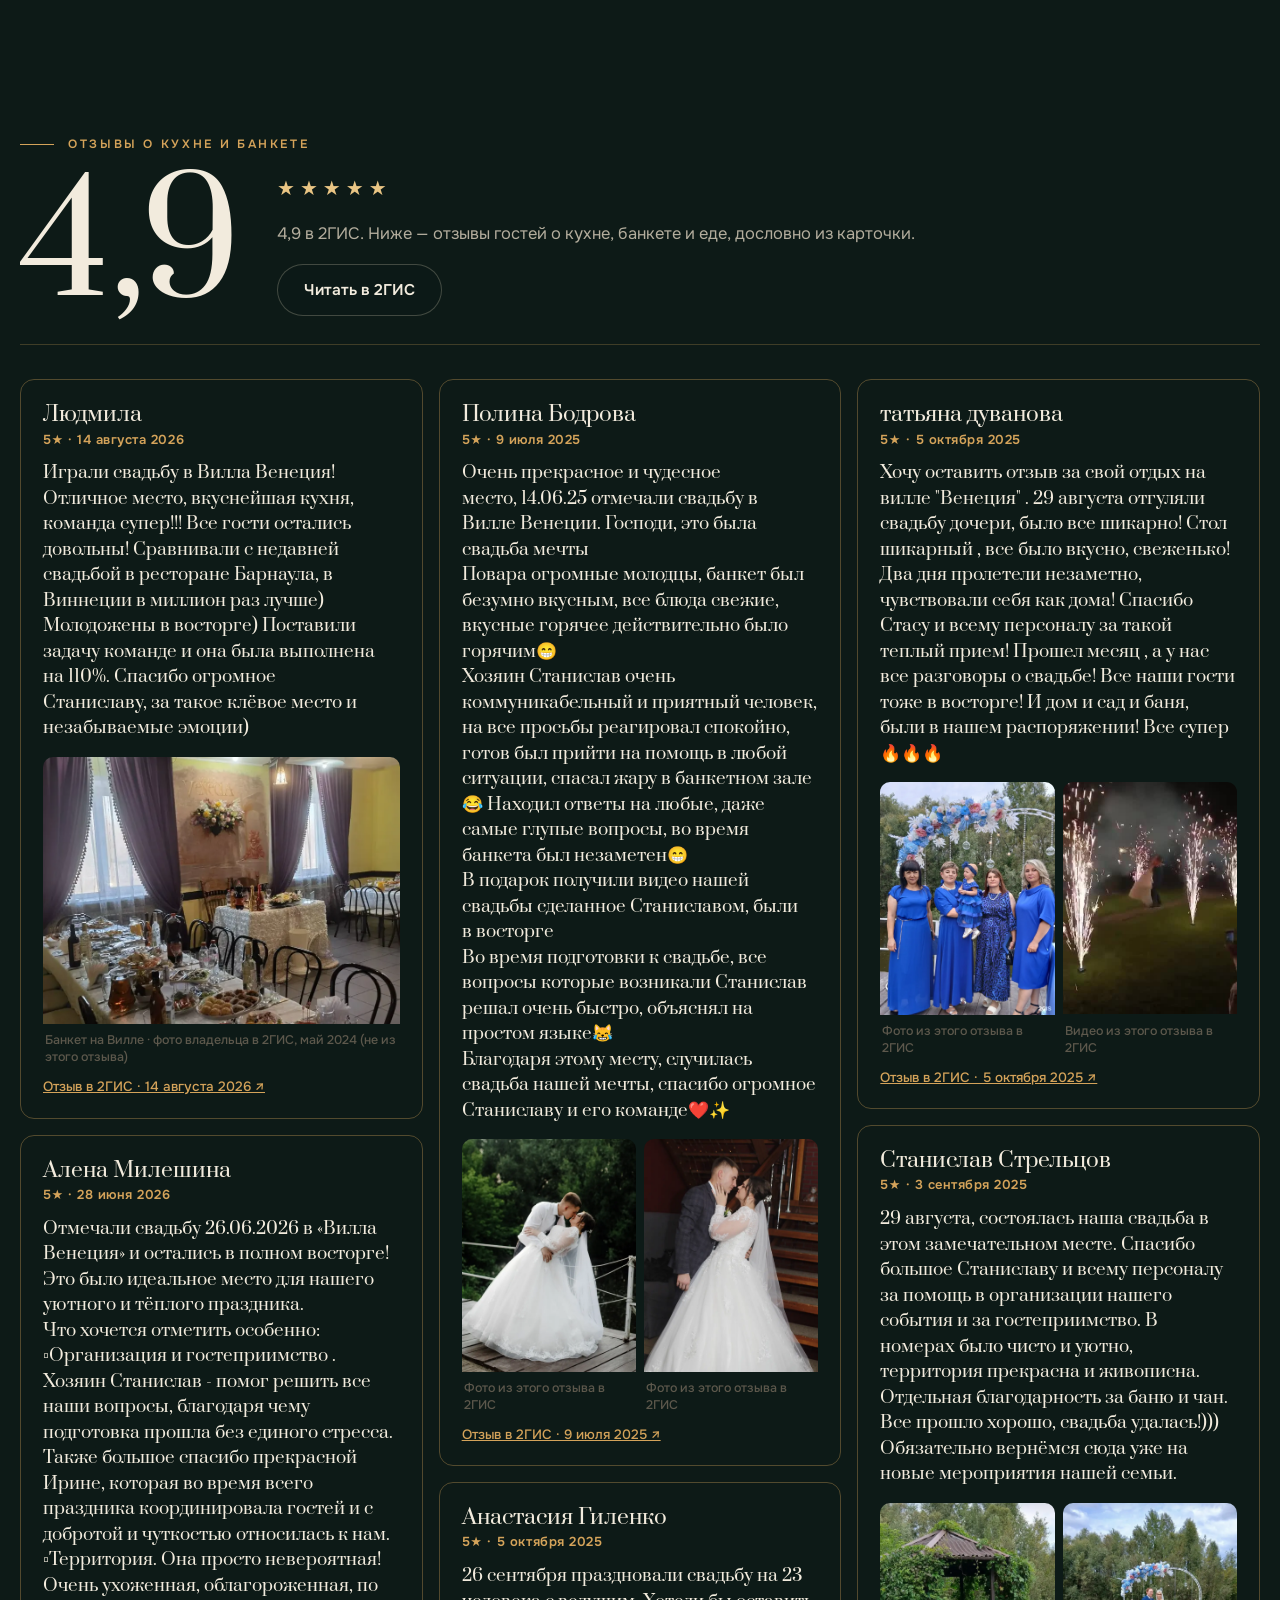
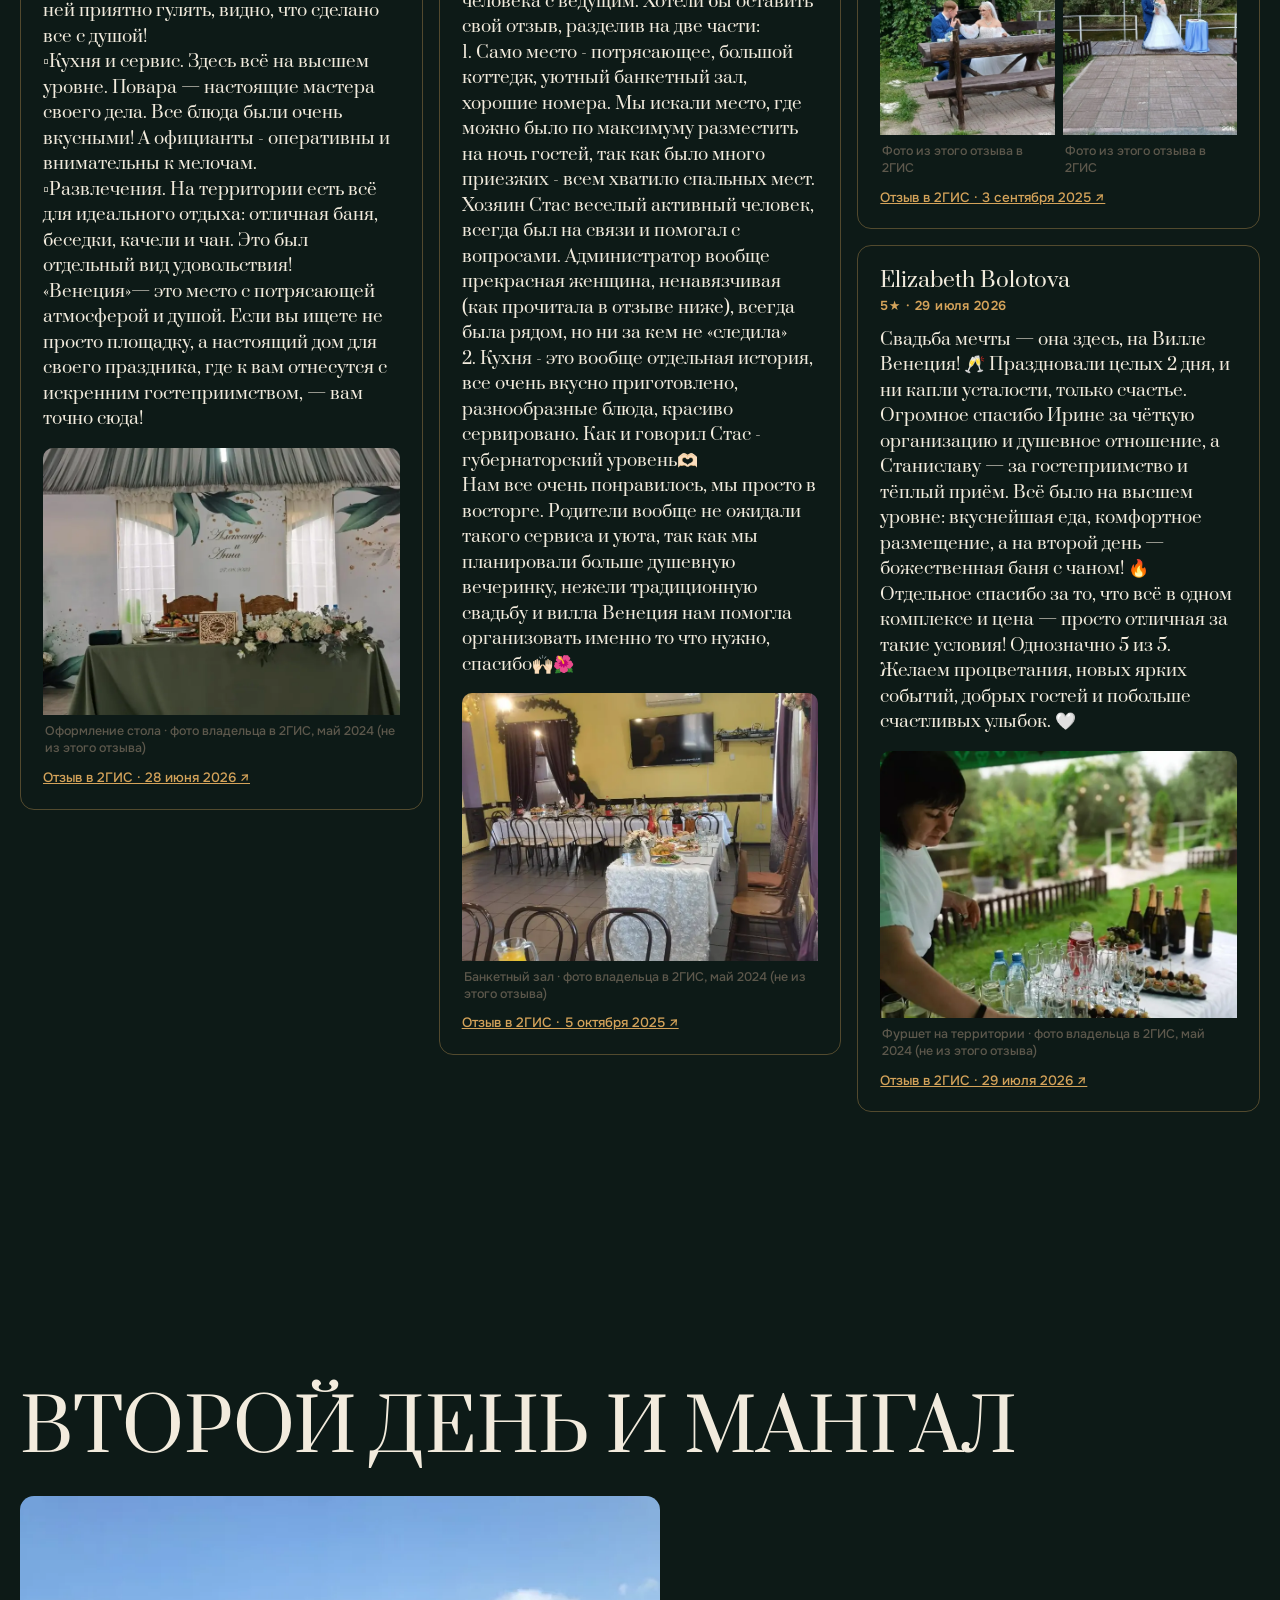
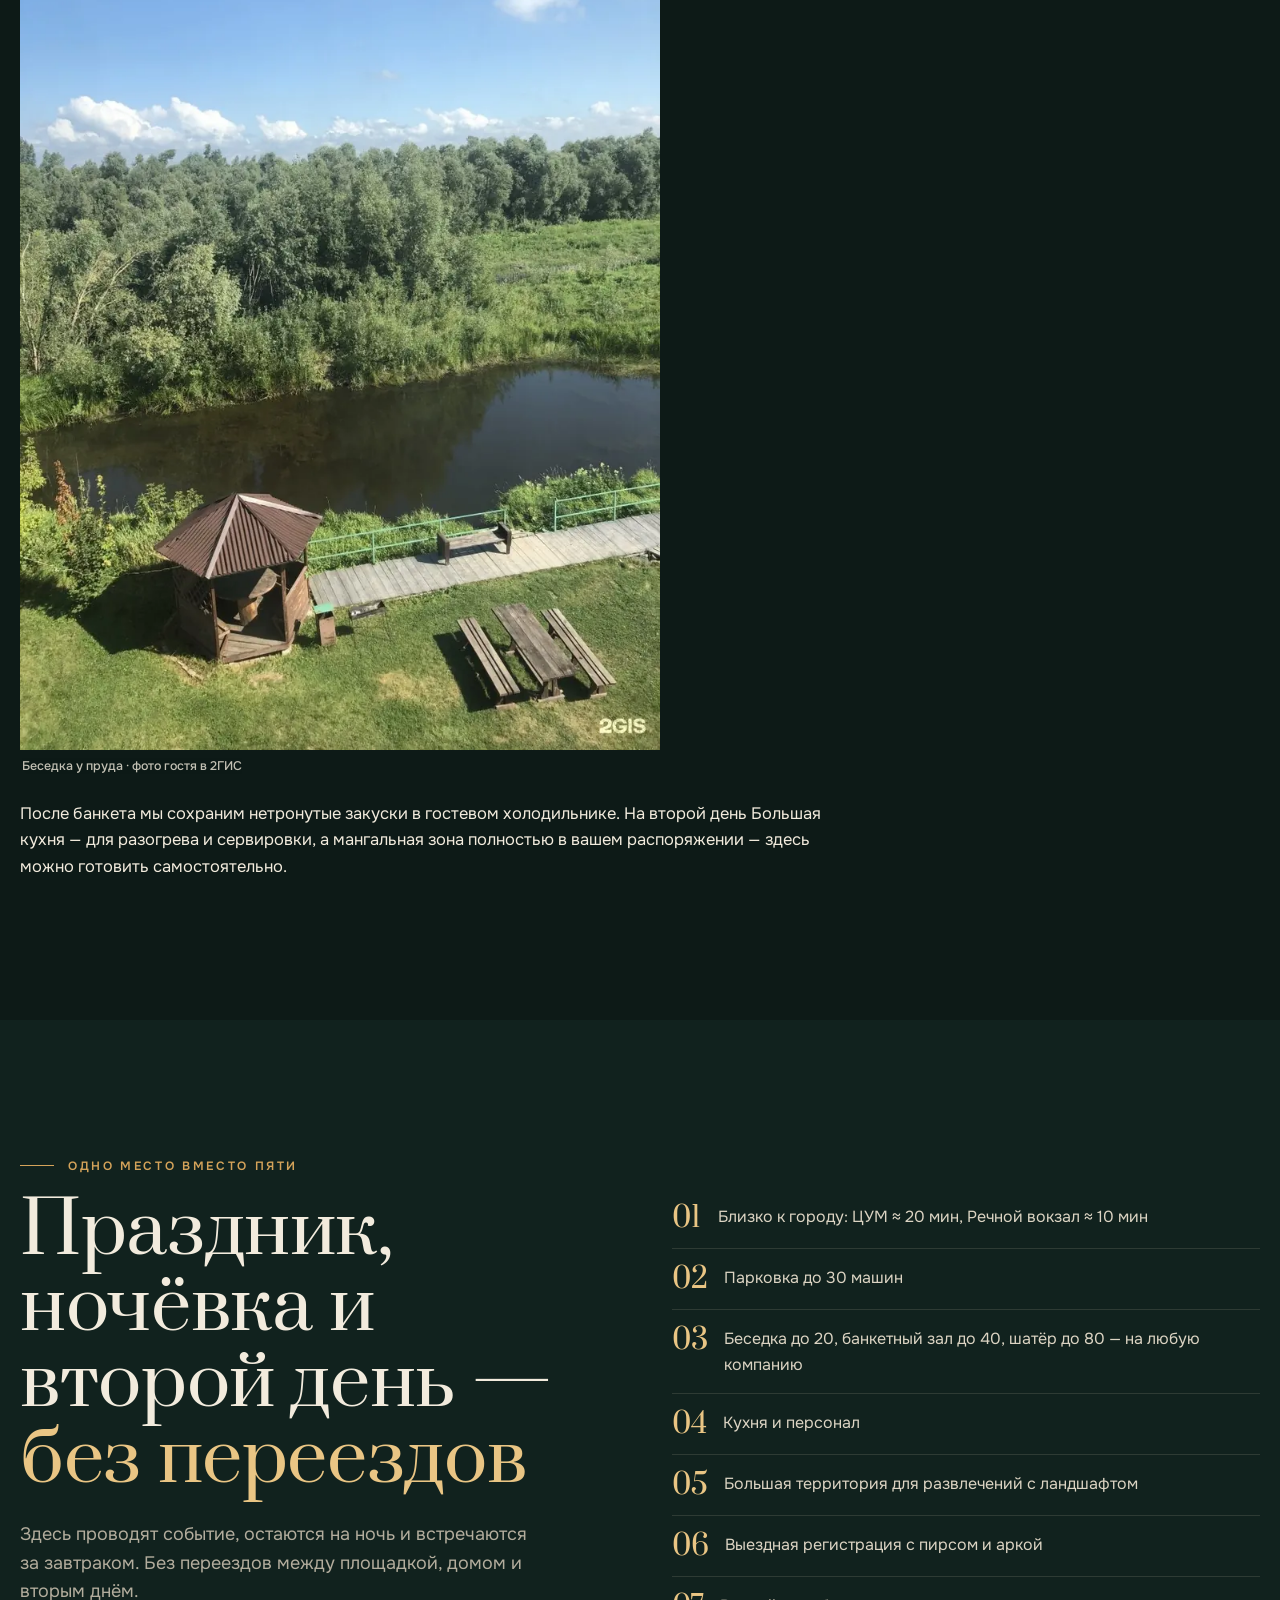
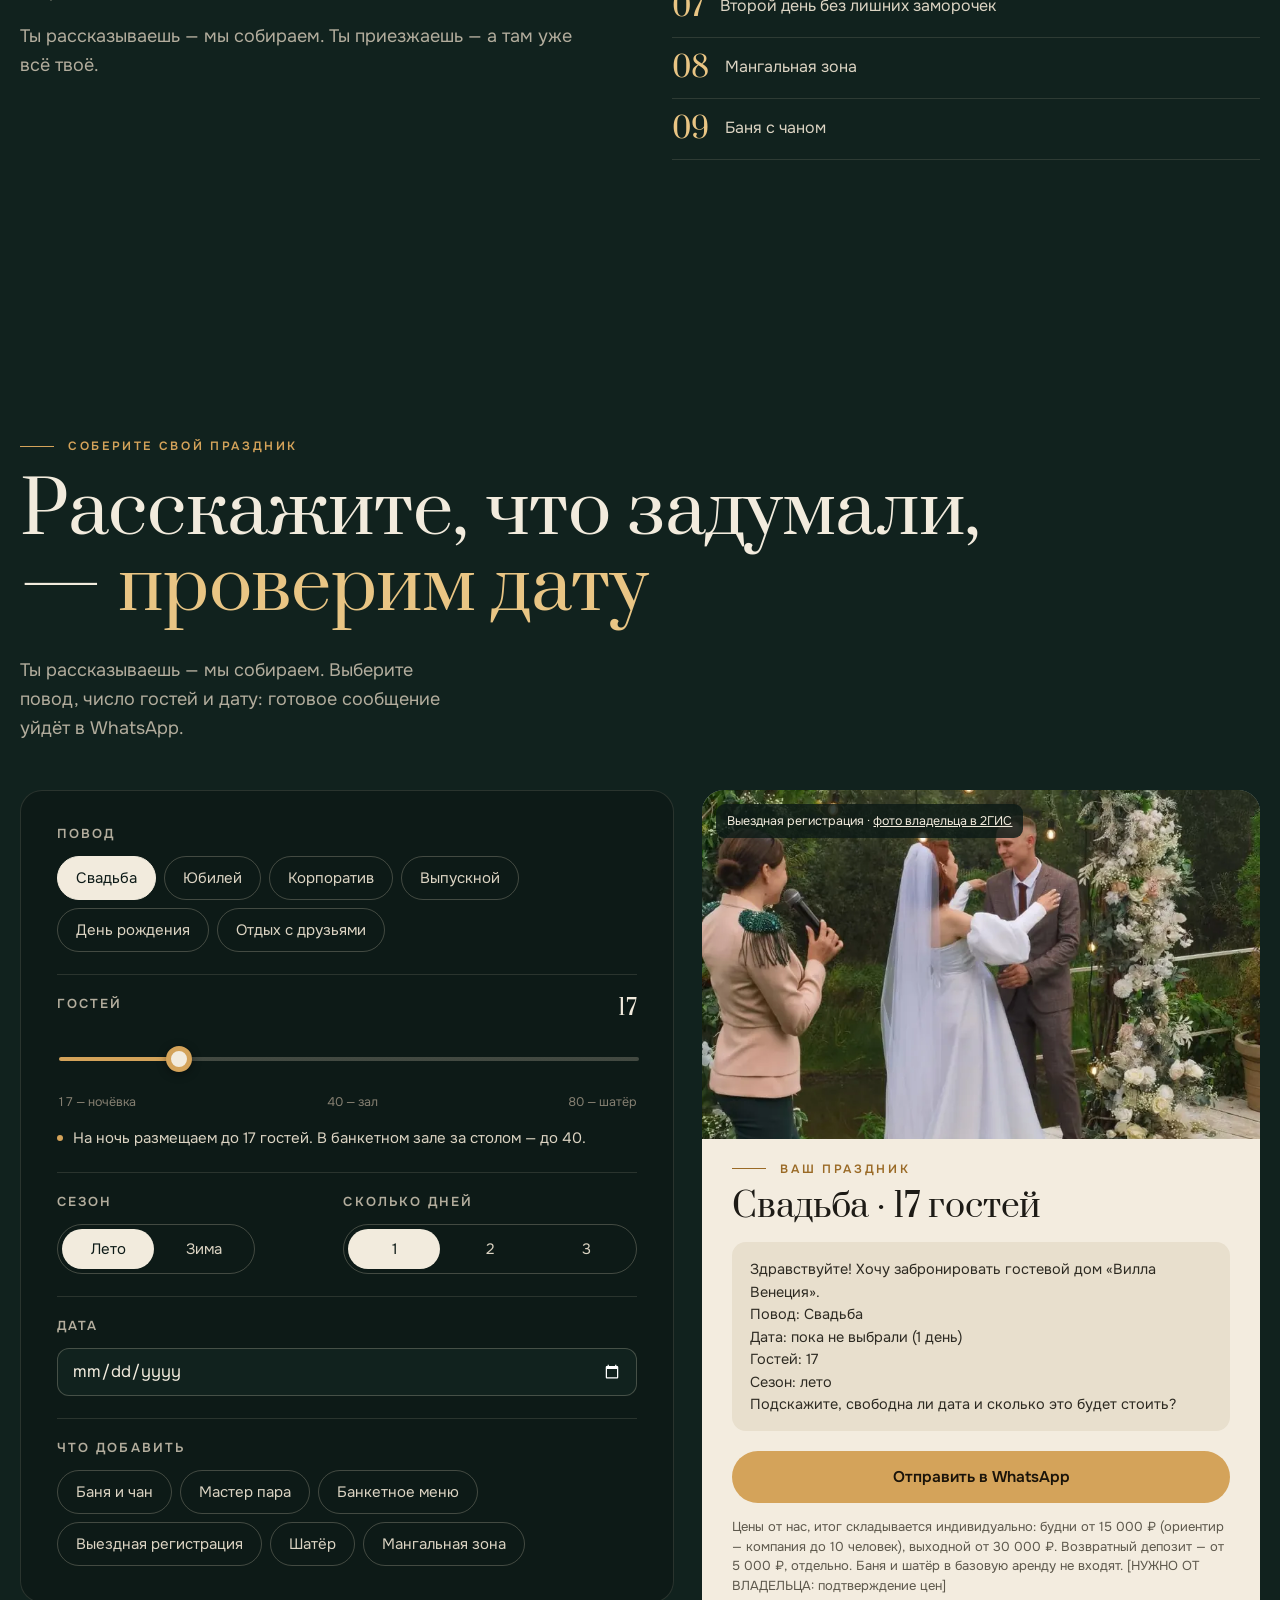
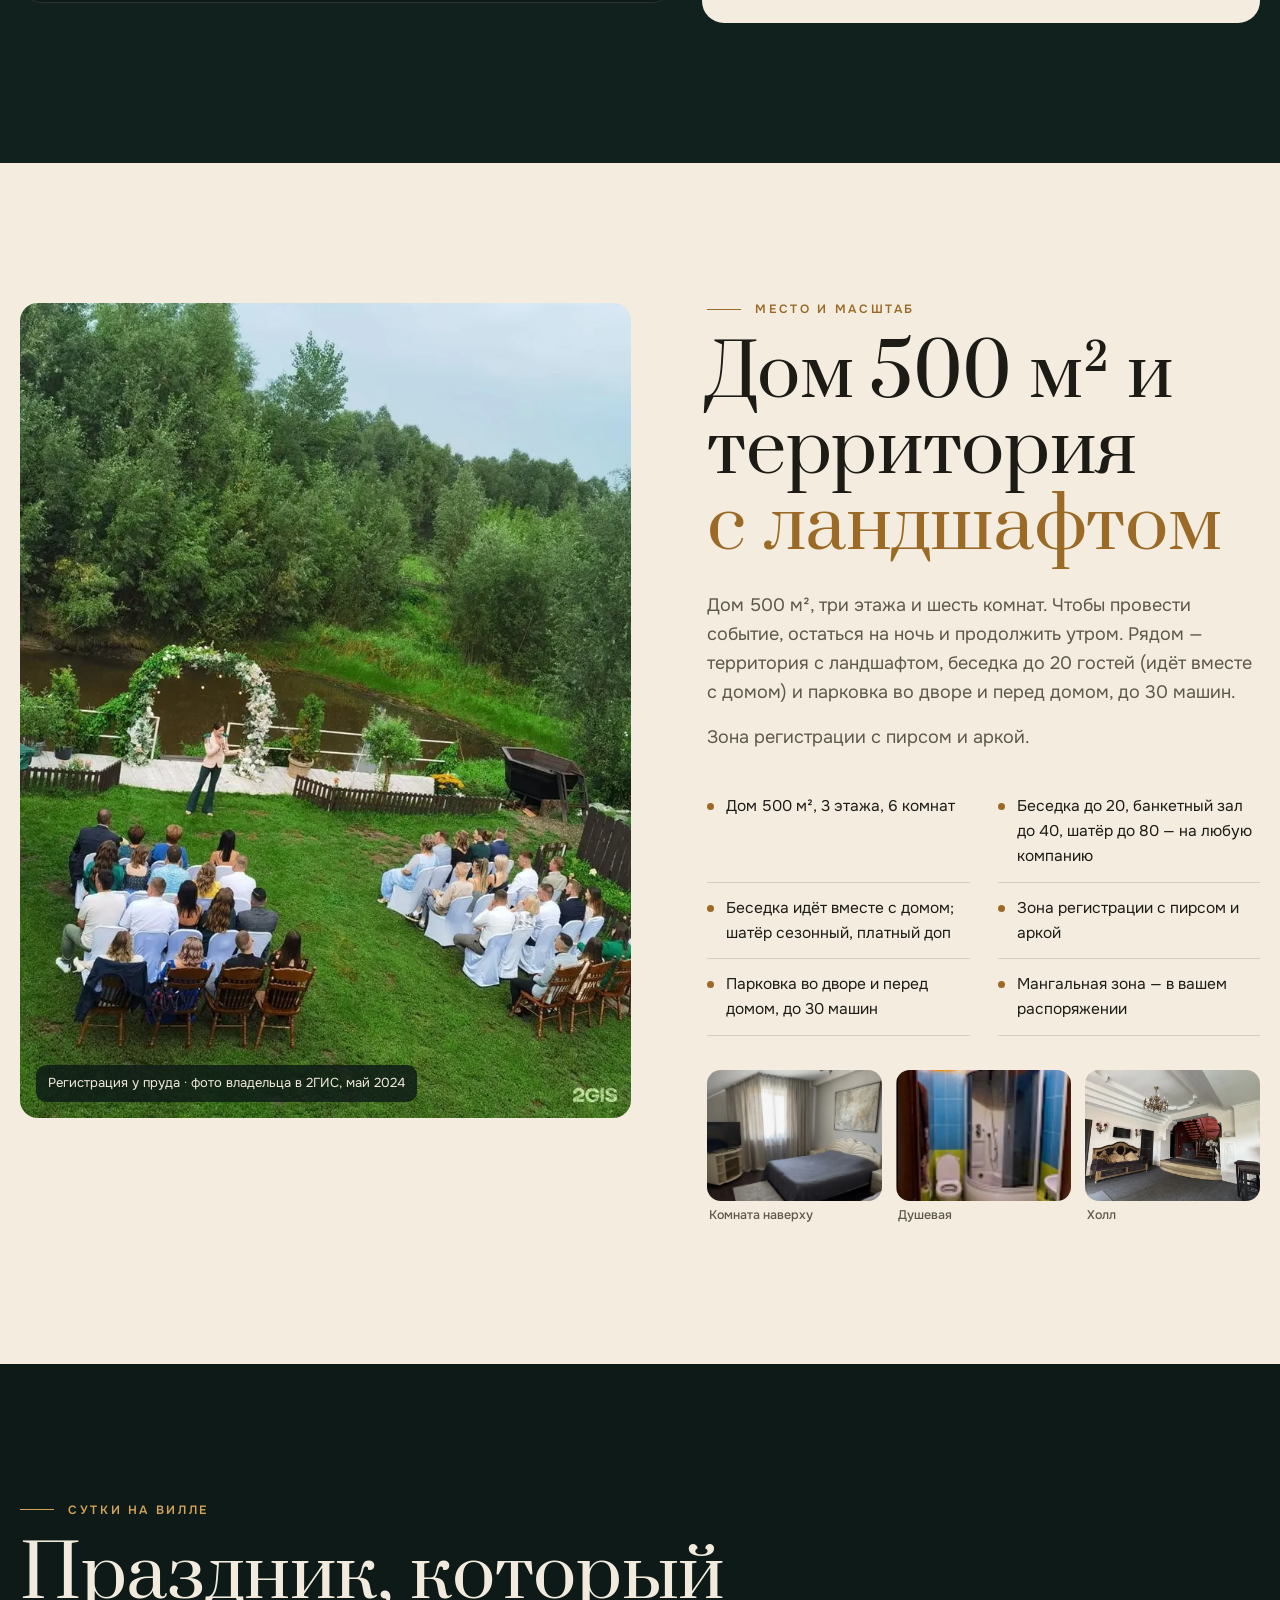
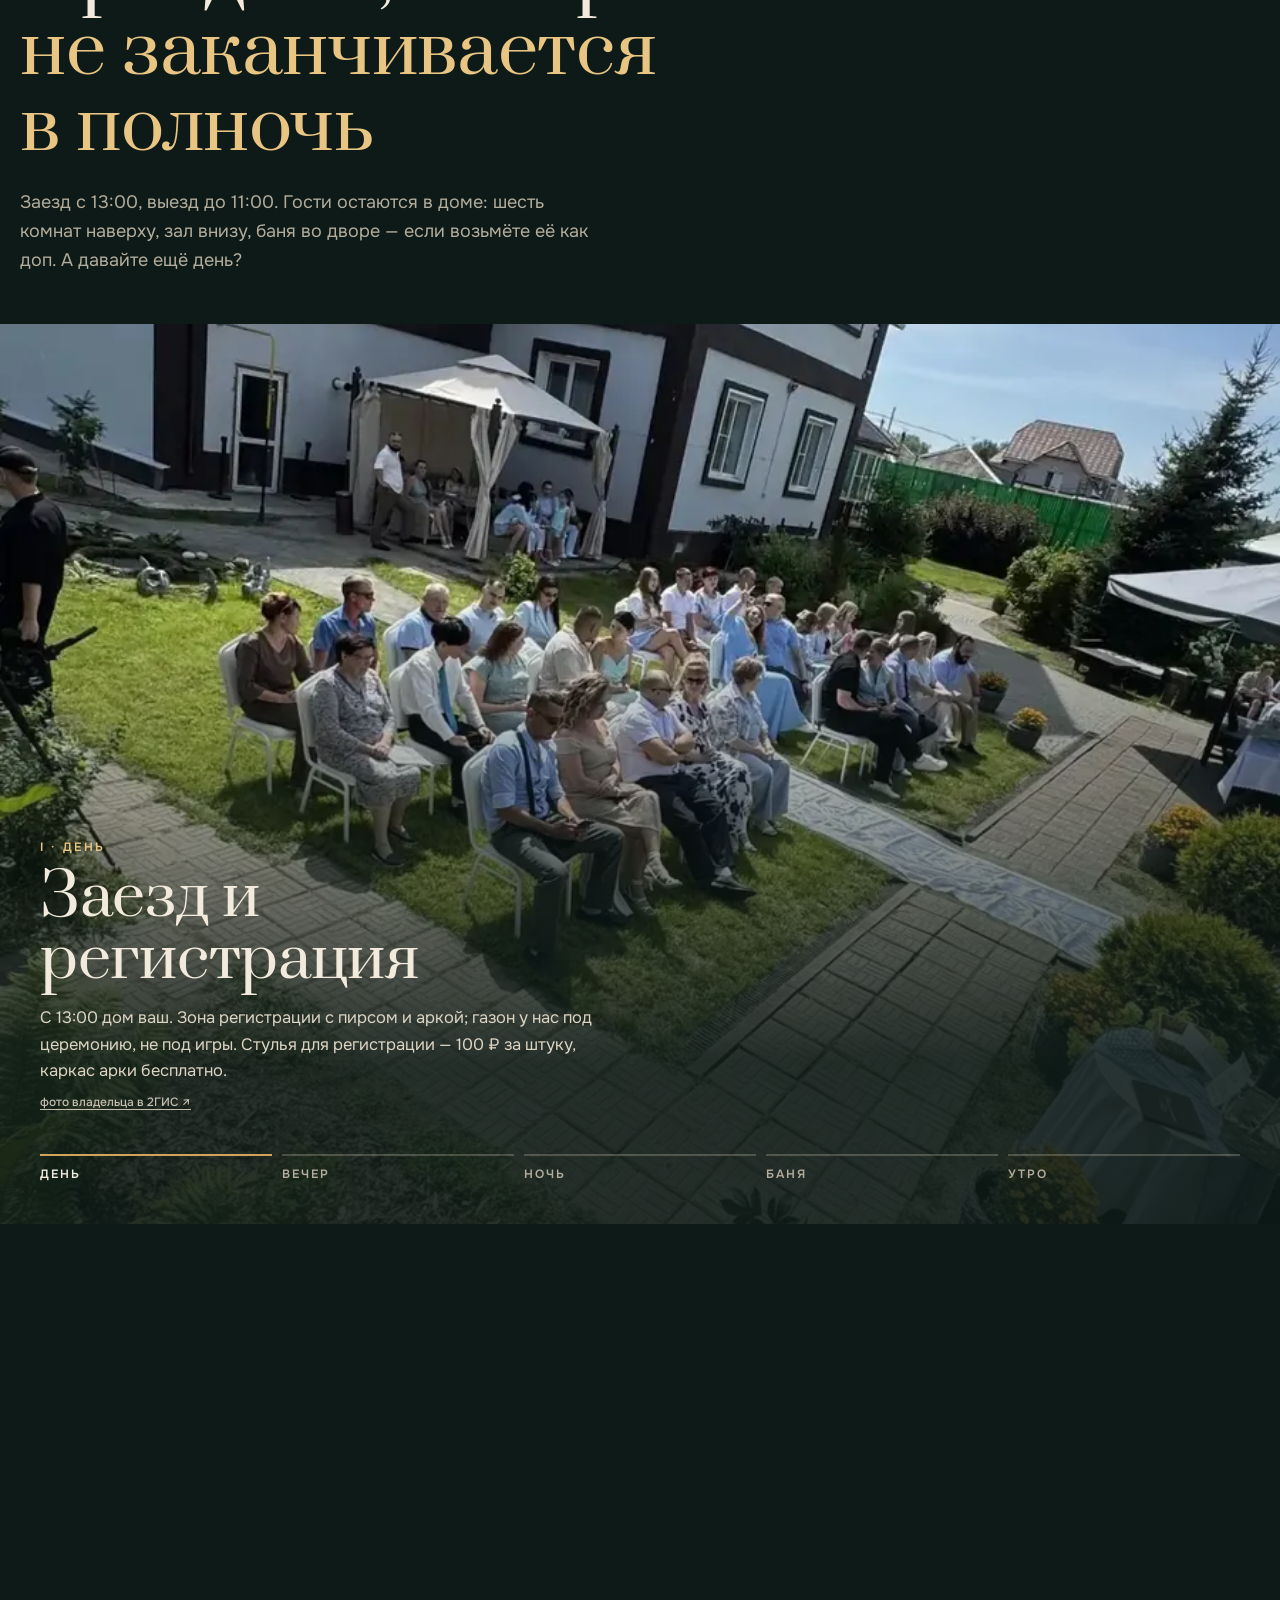
==== commit 3abed094: "Photo overhaul: every photo once, review cards with own 2GIS photos + links, Duvanova & Streltsov re" ====
--- a/index.html
+++ b/index.html
@@ -17,7 +17,7 @@
 <meta property="og:image" content="https://villav.ru/images/og.jpg">
 <meta property="og:image:width" content="1200">
 <meta property="og:image:height" content="630">
-<meta property="og:image:alt" content="Гостевой дом Вилла Венеция в Барнауле">
+<meta property="og:image:alt" content="Банкетный стол на «Вилле Венеция», Барнаул">
 <meta name="twitter:card" content="summary_large_image">
 <meta name="twitter:title" content="Банкет в Барнауле на Вилле Венеция — Пароходная, 49">
 <meta name="twitter:description" content="Банкет в Барнауле на Вилле Венеция: зал до 40 гостей, сезонный шатёр до 80, меню от 3 800 ₽ на гостя. Праздник, ночёвка и второй день в одном доме. Пароходная, 49.">
@@ -453,7 +453,7 @@
 .shot-row figcaption,.qphotos figcaption{font:500 12.5px/1.35 var(--sans);color:var(--txm);padding:8px 2px 0}
 .shot-row .vid{display:block;margin:20px 0 8px;max-width:360px}
 .shot-row .vid video{aspect-ratio:9/16;width:100%;background:#182e28;display:block;border-radius:14px}
-.q .qphotos{display:grid;grid-template-columns:repeat(auto-fit,minmax(140px,1fr));gap:8px;margin-top:16px}
+.q .qphotos{display:grid;grid-template-columns:repeat(3,minmax(0,1fr));gap:8px;margin-top:16px}
 .q .qphotos figure{margin:0;border-radius:10px;overflow:hidden}
 .q .qphotos img{width:100%;aspect-ratio:3/4;object-fit:cover;display:block}
 .way .way-cards{display:grid;grid-template-columns:repeat(2,minmax(0,400px));gap:16px 24px;margin:4px 0 28px;align-items:start}
@@ -500,6 +500,48 @@
 .hero-dock .stars{color:#8a5a16}
 }
 
+
+/* photo overhaul 2026-11-14 */
+.rev .grid{grid-template-columns:1fr;gap:34px}
+.score{position:static;display:grid;grid-template-columns:auto 1fr;gap:6px 36px;align-items:end;border-bottom:1px solid rgba(212,163,90,.25);padding-bottom:28px}
+.score .eyebrow{grid-column:1/-1}
+.score b{grid-row:2/5}
+.score .btn{justify-self:start;margin-top:10px}
+.qs{display:block;columns:2 300px;column-gap:16px}
+.qs .q{margin:0 0 16px!important;break-inside:avoid;-webkit-column-break-inside:avoid;display:block;width:100%}
+@media (min-width:1100px){.qs{columns:3 300px}}
+@media (max-width:700px){.qs{columns:1}.score{grid-template-columns:1fr}.score b{grid-row:auto}}
+.qs .q .who{font:600 13px/1.3 var(--sans);letter-spacing:.04em;color:var(--gold);margin:0 0 12px}
+.qs .q .who b{display:block;margin-bottom:4px;font:400 21px/1.2 var(--serif);letter-spacing:0;color:var(--ivory)}
+.qs .q p:not(.who){font-size:17px;line-height:1.5}
+.shot-row.vid{display:block;max-width:360px;margin:20px 0 8px}
+.shot-row.vid video{aspect-ratio:9/16;height:auto;border-radius:14px}
+.q .qphotos a,.shot-row a,.gal a,.place .pic a,.mosaic a,#second-day a{display:block}
+.q .qphotos video{width:100%;height:auto;aspect-ratio:3/4;object-fit:cover;display:block;background:#182e28}
+.q .qphotos:has(>figure:only-child){grid-template-columns:1fr}
+.q .qphotos:has(>figure:nth-child(2):last-child){grid-template-columns:1fr 1fr}
+.q .qphotos figure:only-child img{aspect-ratio:4/3}
+.place .duo{grid-template-columns:repeat(3,minmax(0,1fr))}
+.place .duo figure{margin:0}
+.place .duo figcaption{font:500 12.5px/1.35 var(--sans);color:var(--txm);padding:6px 2px 0}
+.place .pic a{display:block}
+.spa-l{min-width:0}
+.mosaic.one{display:block;height:auto;margin:0}
+.mosaic.one img{aspect-ratio:4/3;height:auto;width:100%;object-fit:cover;border-radius:14px}
+.mosaic.one figcaption{font:500 12.5px/1.35 var(--sans);opacity:.75;padding:8px 2px 0}
+.panel-d .src,.oc .src{display:inline-block;margin-top:10px;font:500 12px/1.3 var(--sans);color:rgba(239,230,212,.8);text-decoration:underline;text-underline-offset:3px;position:relative;z-index:2}
+.way .way-cards{grid-template-columns:1fr 1fr;width:100%;max-width:none;gap:16px}
+.way .way-cards .map-card img{aspect-ratio:3/4;object-fit:cover}
+@media (max-width:700px){.way .way-cards{grid-template-columns:1fr 1fr;gap:10px}}
+.way{background:var(--ink2)}
+.final{position:relative;overflow:hidden;color:var(--ivory)}
+.final .bg{position:absolute;inset:0}
+.final .bg picture,.final .bg img{width:100%;height:100%;display:block;object-fit:cover;object-position:center 22%}
+.final{min-height:720px;display:flex;align-items:flex-end;padding-bottom:70px}
+.final .wrap{width:100%}
+.final .lead{color:#f4ead6!important}
+.final .bg:after{content:"";position:absolute;inset:0;background:linear-gradient(180deg,rgba(13,26,23,.05) 0%,rgba(13,26,23,.15) 35%,rgba(13,26,23,.72) 62%,rgba(13,26,23,.8) 100%)}
+.final .wrap{position:relative;z-index:1;text-shadow:0 2px 14px rgba(0,0,0,.65)}
 </style>
 <!--
   Аналитика: место под счётчик Яндекс.Метрики.
@@ -620,7 +662,7 @@
     <div class="eyebrow rv">КУХНЯ ВИЛЛЫ</div>
     <h2 class="h2 rv d1" style="margin-top:22px">За штурвалом кухни — <em>наша команда.</em></h2>
     <p class="lead-approved rv d2" style="margin-top:26px">Для вашего важного события банкет приготовят постоянные повара Виллы Венеция. Они создают меню, знают свою кухню и весь ход большого праздника.</p>
-    <div class="shot-row rv d2"><figure><picture><source type="image/webp" srcset="images/hall-800.webp 800w, images/hall-896.webp 896w" sizes="(max-width:700px) 50vw, 30vw"><img src="images/hall.jpg" width="896" height="1196" alt="Банкетный зал «Вилла Венеция» с накрытыми столами" loading="lazy"></picture></figure><figure><picture><source type="image/webp" srcset="images/food-01-720.webp 720w" sizes="(max-width:700px) 50vw, 30vw"><img src="images/food-01.jpg" width="720" height="1280" alt="Банкетный стол с закусками, салатами и фруктами" loading="lazy"></picture></figure><figure><picture><source type="image/webp" srcset="images/food-03-800.webp 800w, images/food-03-1600.webp 1600w" sizes="(max-width:700px) 50vw, 30vw"><img src="images/food-03.jpg" width="1600" height="2400" alt="Закуски и фрукты на банкетном столе. Фото из отзыва в 2ГИС, Полина Бодрова, 9 июля 2025" loading="lazy"></picture></figure></div>
+    <div class="shot-row rv d2"><figure><picture><source type="image/webp" srcset="images/kitchen-chef-800.webp 800w, images/kitchen-chef-1500.webp 1500w" sizes="(max-width:700px) 50vw, 30vw"><img src="images/kitchen-chef.jpg" width="1500" height="1083" alt="Команда кухни «Виллы Венеция» у банкетного стола" loading="lazy"></picture><figcaption>Наша команда кухни</figcaption></figure><figure><a href="https://2gis.ru/barnaul/firm/563479234569243/tab/photos" target="_blank" rel="noopener" title="Открыть в 2ГИС"><picture><source type="image/webp" srcset="images/kitchen-buffet-2022-800.webp 800w, images/kitchen-buffet-2022-1024.webp 1024w" sizes="(max-width:700px) 50vw, 30vw"><img src="images/kitchen-buffet-2022.jpg" width="1024" height="956" alt="Банкетный стол с закусками и горячим в зале" loading="lazy"></picture></a><figcaption>Банкетный стол · фото владельца в 2ГИС, август 2022</figcaption></figure><figure><picture><source type="image/webp" srcset="images/sign-wall-800.webp 800w, images/sign-wall-1333.webp 1333w" sizes="(max-width:700px) 50vw, 30vw"><img src="images/sign-wall.jpg" width="1333" height="1600" alt="Кованая вывеска «Вилла Венеция» на стене дома" loading="lazy"></picture><figcaption>Вывеска в доме</figcaption></figure></div>
     <div class="more rv">
       <p>Утка шеф-копчения. Духовая буженина. Ростбиф.</p>
       <p style="margin-top:12px">И другие вкусности от шефа.</p>
@@ -641,7 +683,7 @@
     <h2 class="h2 rv d1" style="margin-top:22px">Ваш праздник — <em>наша репутация</em></h2>
     <p class="lead-approved rv d2" style="margin-top:26px">В начале нашего пути мы несколько раз разрешали приглашать сторонние команды. И поняли простую вещь: гость не разделяет площадку, кухню и обслуживание. Если еда или подача подвели, он не вспоминает название приглашённой организации — он говорит, что его плохо накормили на Вилле Венеция.</p>
     <p class="lead rv d2" style="margin-top:16px">Поэтому сегодня банкет готовят только наши постоянные повара. Они создают меню, знают свою кухню и весь ход большого праздника. Это не ограничение для гостя, а наше решение отвечать за то, с каким впечатлением люди уедут из Венеции.</p>
-    <div class="shot-row pair rv d2"><figure><picture><source type="image/webp" srcset="images/hall-800.webp 800w, images/hall-896.webp 896w" sizes="(max-width:700px) 50vw, 40vw"><img src="images/hall.jpg" width="896" height="1196" alt="Банкетный зал «Вилла Венеция» с накрытыми столами" loading="lazy"></picture></figure><figure><picture><source type="image/webp" srcset="images/banquet-tent-800.webp 800w, images/banquet-tent-1600.webp 1600w" sizes="(max-width:700px) 50vw, 40vw"><img src="images/banquet-tent.jpg" width="1600" height="1067" alt="Шатёр, накрытый к банкету: длинные столы и тканевый потолок" loading="lazy"></picture></figure></div>
+    <div class="shot-row rv d2"><figure><picture><source type="image/webp" srcset="images/hall-table-800.webp 800w, images/hall-table-1500.webp 1500w" sizes="(max-width:700px) 50vw, 30vw"><img src="images/hall-table.jpg" width="1500" height="1081" alt="Банкетный зал «Вилла Венеция»: накрытый стол со свечами" loading="lazy"></picture><figcaption>Банкетный зал до 40 гостей</figcaption></figure><figure><picture><source type="image/webp" srcset="images/hall-waitresses-800.webp 800w, images/hall-waitresses-1500.webp 1500w" sizes="(max-width:700px) 50vw, 30vw"><img src="images/hall-waitresses.jpg" width="1500" height="847" alt="Официантки в банкетном зале перед праздником" loading="lazy"></picture><figcaption>Обслуживание — наша команда</figcaption></figure><figure><picture><source type="image/webp" srcset="images/tent-main-800.webp 800w, images/tent-main-901.webp 901w" sizes="(max-width:700px) 50vw, 30vw"><img src="images/tent-main.jpg" width="901" height="1600" alt="Шатёр, накрытый к банкету: длинный стол, гирлянды и монограмма молодожёнов" loading="lazy"></picture><figcaption>Шатёр до 80 гостей</figcaption></figure></div>
     <figure class="shot-row vid rv d2">
       <video muted loop playsinline autoplay preload="metadata" poster="images/banquet-table-poster.jpg" width="720" height="1280">
         <source src="images/banquet-table.mp4" type="video/mp4">
@@ -672,8 +714,8 @@
         <p class="who"><b>Людмила</b>5★ · 14 августа 2026</p>
         <p>Играли свадьбу в Вилла Венеция! <br>
         Отличное место, вкуснейшая кухня, команда супер!!! Все гости остались довольны! Сравнивали с недавней свадьбой в ресторане Барнаула, в Виннеции в миллион раз лучше) Молодожены в восторге) Поставили задачу команде и она была выполнена на 110%. Спасибо огромное Станиславу, за такое клёвое место и незабываемые эмоции)</p>
-        <div class="qphotos"><figure><picture><source type="image/webp" srcset="images/food-01-720.webp 720w" sizes="(max-width:700px) 70vw, 180px"><img src="images/food-01.jpg" width="720" height="1280" alt="Банкетный стол с закусками" loading="lazy"></picture></figure></div>
-        <cite style="color:var(--gold);font-style:normal;font:500 13.5px/1.3 var(--sans);display:block;margin-top:12px">Отзыв в 2ГИС · 14 августа 2026</cite>
+        <div class="qphotos"><figure><a href="https://2gis.ru/barnaul/firm/563479234569243/tab/photos" target="_blank" rel="noopener" title="Открыть в 2ГИС"><picture><source type="image/webp" srcset="images/rev-ludmila-n-800.webp 800w, images/rev-ludmila-n-960.webp 960w" sizes="(max-width:700px) 45vw, 200px"><img src="images/rev-ludmila-n.jpg" width="960" height="1280" alt="Накрытые столы в банкетном зале «Виллы Венеция»" loading="lazy"></picture></a><figcaption>Банкет на Вилле · фото владельца в 2ГИС, май 2024 (не из этого отзыва)</figcaption></figure></div>
+        <cite style="color:var(--gold);font-style:normal;font:500 13.5px/1.3 var(--sans);display:block;margin-top:12px"><a href="https://2gis.ru/barnaul/firm/563479234569243/tab/reviews/review/268570448" target="_blank" rel="noopener" style="color:inherit">Отзыв в 2ГИС · 14 августа 2026 ↗</a></cite>
       </div>
       <div class="q rv d1" style="border:1px solid rgba(212,163,90,.35);border-radius:14px;margin-bottom:14px;padding:22px">
         <p class="who"><b>Алена Милешина</b>5★ · 28 июня 2026</p>
@@ -685,8 +727,8 @@
         ▫️Кухня и сервис. Здесь всё на высшем уровне. Повара — настоящие мастера своего дела. Все блюда были очень вкусными! А официанты - оперативны и внимательны к мелочам. <br>
         ▫️Развлечения. На территории есть всё для идеального отдыха: отличная баня, беседки, качели и чан. Это был отдельный вид удовольствия! </p>
         <p>«Венеция»— это место с потрясающей атмосферой и душой. Если вы ищете не просто площадку, а настоящий дом для своего праздника, где к вам отнесутся с искренним гостеприимством, — вам точно сюда!</p>
-        <div class="qphotos"><figure><picture><source type="image/webp" srcset="images/territory-river-800.webp 800w, images/territory-river-1600.webp 1600w" sizes="(max-width:700px) 70vw, 180px"><img src="images/territory-river.jpg" width="1600" height="2844" alt="Территория дома: беседка и берег" loading="lazy"></picture></figure></div>
-        <cite style="color:var(--gold);font-style:normal;font:500 13.5px/1.3 var(--sans);display:block;margin-top:12px">Отзыв в 2ГИС · 28 июня 2026</cite>
+        <div class="qphotos"><figure><a href="https://2gis.ru/barnaul/firm/563479234569243/tab/photos" target="_blank" rel="noopener" title="Открыть в 2ГИС"><picture><source type="image/webp" srcset="images/rev-alena-n-800.webp 800w, images/rev-alena-n-960.webp 960w" sizes="(max-width:700px) 45vw, 200px"><img src="images/rev-alena-n.jpg" width="960" height="1280" alt="Оформленный праздничный стол на территории" loading="lazy"></picture></a><figcaption>Оформление стола · фото владельца в 2ГИС, май 2024 (не из этого отзыва)</figcaption></figure></div>
+        <cite style="color:var(--gold);font-style:normal;font:500 13.5px/1.3 var(--sans);display:block;margin-top:12px"><a href="https://2gis.ru/barnaul/firm/563479234569243/tab/reviews/review/253878788" target="_blank" rel="noopener" style="color:inherit">Отзыв в 2ГИС · 28 июня 2026 ↗</a></cite>
       </div>
       <div class="q rv" style="border:1px solid rgba(212,163,90,.35);border-radius:14px;margin-bottom:14px;padding:22px">
         <p class="who"><b>Полина Бодрова</b>5★ · 9 июля 2025</p>
@@ -696,8 +738,8 @@
         В подарок получили видео нашей свадьбы сделанное Станиславом, были в восторге<br>
         Во время подготовки к свадьбе, все вопросы которые возникали Станислав решал очень быстро, объяснял на простом языке😹<br>
         Благодаря этому месту, случилась свадьба нашей мечты, спасибо огромное Станиславу и его команде❤️✨</p>
-        <div class="qphotos"><figure><picture><source type="image/webp" srcset="images/food-03-800.webp 800w, images/food-03-1600.webp 1600w" sizes="(max-width:700px) 45vw, 160px"><img src="images/food-03.jpg" width="1600" height="2400" alt="Закуски на банкетном столе" loading="lazy"></picture><figcaption>Фото из отзыва в 2ГИС</figcaption></figure><figure><picture><source type="image/webp" srcset="images/rev-polina-table-800.webp 800w, images/rev-polina-table-1600.webp 1600w" sizes="(max-width:700px) 45vw, 160px"><img src="images/rev-polina-table.jpg" width="1600" height="2400" alt="Оформленный президиум в банкетном зале" loading="lazy"></picture><figcaption>Фото из отзыва в 2ГИС</figcaption></figure></div>
-        <cite style="color:var(--gold);font-style:normal;font:500 13.5px/1.3 var(--sans);display:block;margin-top:12px">Отзыв в 2ГИС · 9 июля 2025</cite>
+        <div class="qphotos"><figure><a href="https://2gis.ru/barnaul/firm/563479234569243/tab/reviews/review/170495144" target="_blank" rel="noopener" title="Открыть в 2ГИС"><picture><source type="image/webp" srcset="images/rev-polina-kiss-800.webp 800w, images/rev-polina-kiss-1067.webp 1067w" sizes="(max-width:700px) 45vw, 200px"><img src="images/rev-polina-kiss.jpg" width="1067" height="1600" alt="Молодожёны на причале «Виллы Венеция»" loading="lazy"></picture></a><figcaption>Фото из этого отзыва в 2ГИС</figcaption></figure><figure><a href="https://2gis.ru/barnaul/firm/563479234569243/tab/reviews/review/170495144" target="_blank" rel="noopener" title="Открыть в 2ГИС"><picture><source type="image/webp" srcset="images/rev-polina-stairs-800.webp 800w, images/rev-polina-stairs-1067.webp 1067w" sizes="(max-width:700px) 45vw, 200px"><img src="images/rev-polina-stairs.jpg" width="1067" height="1600" alt="Молодожёны на лестнице дома" loading="lazy"></picture></a><figcaption>Фото из этого отзыва в 2ГИС</figcaption></figure></div>
+        <cite style="color:var(--gold);font-style:normal;font:500 13.5px/1.3 var(--sans);display:block;margin-top:12px"><a href="https://2gis.ru/barnaul/firm/563479234569243/tab/reviews/review/170495144" target="_blank" rel="noopener" style="color:inherit">Отзыв в 2ГИС · 9 июля 2025 ↗</a></cite>
       </div>
       <div class="q rv d1" style="border:1px solid rgba(212,163,90,.35);border-radius:14px;margin-bottom:14px;padding:22px">
         <p class="who"><b>Анастасия Гиленко</b>5★ · 5 октября 2025</p>
@@ -705,8 +747,20 @@
         1. Само место - потрясающее, большой коттедж, уютный банкетный зал, хорошие номера. Мы искали место, где можно было по максимуму разместить на ночь гостей, так как было много приезжих - всем хватило спальных мест. Хозяин Стас веселый активный человек, всегда был на связи и помогал с вопросами. Администратор вообще прекрасная женщина, ненавязчивая (как прочитала в отзыве ниже), всегда была рядом, но ни за кем не «следила»<br>
         2. Кухня - это вообще отдельная история, все очень вкусно приготовлено, разнообразные блюда, красиво сервировано. Как и говорил Стас - губернаторский уровень🫶🏻</p>
         <p>Нам все очень понравилось, мы просто в восторге. Родители вообще не ожидали такого сервиса и уюта, так как мы планировали больше душевную вечеринку, нежели традиционную свадьбу и вилла Венеция нам помогла организовать именно то что нужно, спасибо🙌🏻🌺</p>
-        <div class="qphotos"><figure><picture><source type="image/webp" srcset="images/stay-720.webp 720w" sizes="(max-width:700px) 70vw, 180px"><img src="images/stay.jpg" width="720" height="1280" alt="Одна из комнат для гостей" loading="lazy"></picture></figure></div>
-        <cite style="color:var(--gold);font-style:normal;font:500 13.5px/1.3 var(--sans);display:block;margin-top:12px">Отзыв в 2ГИС · 5 октября 2025</cite>
+        <div class="qphotos"><figure><a href="https://2gis.ru/barnaul/firm/563479234569243/tab/photos" target="_blank" rel="noopener" title="Открыть в 2ГИС"><picture><source type="image/webp" srcset="images/rev-anastasia-n-800.webp 800w, images/rev-anastasia-n-960.webp 960w" sizes="(max-width:700px) 45vw, 200px"><img src="images/rev-anastasia-n.jpg" width="960" height="1280" alt="Банкетный зал «Виллы Венеция»" loading="lazy"></picture></a><figcaption>Банкетный зал · фото владельца в 2ГИС, май 2024 (не из этого отзыва)</figcaption></figure></div>
+        <cite style="color:var(--gold);font-style:normal;font:500 13.5px/1.3 var(--sans);display:block;margin-top:12px"><a href="https://2gis.ru/barnaul/firm/563479234569243/tab/reviews/review/190791747" target="_blank" rel="noopener" style="color:inherit">Отзыв в 2ГИС · 5 октября 2025 ↗</a></cite>
+      </div>
+<div class="q rv d1" style="border:1px solid rgba(212,163,90,.35);border-radius:14px;margin-bottom:14px;padding:22px">
+        <p class="who"><b>татьяна дуванова</b>5★ · 5 октября 2025</p>
+        <p>Хочу оставить отзыв за свой отдых на вилле "Венеция" . 29 августа отгуляли свадьбу дочери, было все шикарно! Стол шикарный , все было вкусно, свеженько! Два дня пролетели незаметно, чувствовали себя как дома! Спасибо Стасу и всему персоналу за такой теплый прием! Прошел месяц , а у нас все разговоры о свадьбе! Все наши гости тоже в восторге! И дом и сад и баня, были в нашем распоряжении! Все супер🔥🔥🔥</p>
+        <div class="qphotos"><figure><a href="https://2gis.ru/barnaul/firm/563479234569243/tab/reviews/review/190853409" target="_blank" rel="noopener" title="Открыть в 2ГИС"><picture><source type="image/webp" srcset="images/rev-duvanova-blue-800.webp 800w, images/rev-duvanova-blue-1200.webp 1200w" sizes="(max-width:700px) 45vw, 200px"><img src="images/rev-duvanova-blue.jpg" width="1200" height="1600" alt="Гости свадьбы у цветочной арки на причале" loading="lazy"></picture></a><figcaption>Фото из этого отзыва в 2ГИС</figcaption></figure><figure><a href="https://2gis.ru/barnaul/firm/563479234569243/tab/reviews/review/190853409" target="_blank" rel="noopener" title="Открыть в 2ГИС"><video muted loop playsinline autoplay preload="none" poster="images/rev-duvanova-poster.jpg" width="400" height="720"><source src="images/rev-duvanova.mp4" type="video/mp4"></video></a><figcaption>Видео из этого отзыва в 2ГИС</figcaption></figure></div>
+        <cite style="color:var(--gold);font-style:normal;font:500 13.5px/1.3 var(--sans);display:block;margin-top:12px"><a href="https://2gis.ru/barnaul/firm/563479234569243/tab/reviews/review/190853409" target="_blank" rel="noopener" style="color:inherit">Отзыв в 2ГИС · 5 октября 2025 ↗</a></cite>
+      </div>
+      <div class="q rv" style="border:1px solid rgba(212,163,90,.35);border-radius:14px;margin-bottom:14px;padding:22px">
+        <p class="who"><b>Станислав Стрельцов</b>5★ · 3 сентября 2025</p>
+        <p>29 августа, состоялась наша свадьба в этом замечательном месте. Спасибо большое Станиславу и всему персоналу за помощь в организации нашего события и за гостеприимство. В номерах было чисто и уютно, территория прекрасна и живописна. Отдельная благодарность за баню и чан. Все прошло хорошо, свадьба удалась!))) Обязательно вернёмся сюда уже на новые мероприятия нашей семьи.</p>
+        <div class="qphotos"><figure><a href="https://2gis.ru/barnaul/firm/563479234569243/tab/reviews/review/183583641" target="_blank" rel="noopener" title="Открыть в 2ГИС"><picture><source type="image/webp" srcset="images/rev-streltsov-1-800.webp 800w, images/rev-streltsov-1-1078.webp 1078w" sizes="(max-width:700px) 45vw, 200px"><img src="images/rev-streltsov-1.jpg" width="1078" height="1511" alt="Молодожёны у арки на причале «Виллы Венеция»" loading="lazy"></picture></a><figcaption>Фото из этого отзыва в 2ГИС</figcaption></figure><figure><a href="https://2gis.ru/barnaul/firm/563479234569243/tab/reviews/review/183583641" target="_blank" rel="noopener" title="Открыть в 2ГИС"><picture><source type="image/webp" srcset="images/rev-streltsov-2-800.webp 800w, images/rev-streltsov-2-1066.webp 1066w" sizes="(max-width:700px) 45vw, 200px"><img src="images/rev-streltsov-2.jpg" width="1066" height="1384" alt="Молодожёны за деревянным столом на территории" loading="lazy"></picture></a><figcaption>Фото из этого отзыва в 2ГИС</figcaption></figure></div>
+        <cite style="color:var(--gold);font-style:normal;font:500 13.5px/1.3 var(--sans);display:block;margin-top:12px"><a href="https://2gis.ru/barnaul/firm/563479234569243/tab/reviews/review/183583641" target="_blank" rel="noopener" style="color:inherit">Отзыв в 2ГИС · 3 сентября 2025 ↗</a></cite>
       </div>
       <div class="q rv" style="border:1px solid rgba(212,163,90,.35);border-radius:14px;margin-bottom:14px;padding:22px">
         <p class="who"><b>Elizabeth Bolotova</b>5★ · 29 июля 2026</p>
@@ -714,8 +768,8 @@
         <p>Огромное спасибо Ирине за чёткую организацию и душевное отношение, а Станиславу — за гостеприимство и тёплый приём. Всё было на высшем уровне: вкуснейшая еда, комфортное размещение, а на второй день — божественная баня с чаном! 🔥</p>
         <p>Отдельное спасибо за то, что всё в одном комплексе и цена — просто отличная за такие условия! Однозначно 5 из 5. </p>
         <p>Желаем процветания, новых ярких событий, добрых гостей и побольше счастливых улыбок. 🤍</p>
-        <div class="qphotos"><figure><picture><source type="image/webp" srcset="images/chan-800.webp 800w, images/chan-1600.webp 1600w" sizes="(max-width:700px) 70vw, 180px"><img src="images/chan.jpg" width="1600" height="2133" alt="Чан на территории «Виллы Венеция»" loading="lazy"></picture></figure></div>
-        <cite style="color:var(--gold);font-style:normal;font:500 13.5px/1.3 var(--sans);display:block;margin-top:12px">Отзыв в 2ГИС · 29 июля 2026</cite>
+        <div class="qphotos"><figure><a href="https://2gis.ru/barnaul/firm/563479234569243/tab/photos" target="_blank" rel="noopener" title="Открыть в 2ГИС"><picture><source type="image/webp" srcset="images/rev-elizabeth-n-800.webp 800w, images/rev-elizabeth-n-960.webp 960w" sizes="(max-width:700px) 45vw, 200px"><img src="images/rev-elizabeth-n.jpg" width="960" height="1280" alt="Фуршет на территории «Виллы Венеция»" loading="lazy"></picture></a><figcaption>Фуршет на территории · фото владельца в 2ГИС, май 2024 (не из этого отзыва)</figcaption></figure></div>
+        <cite style="color:var(--gold);font-style:normal;font:500 13.5px/1.3 var(--sans);display:block;margin-top:12px"><a href="https://2gis.ru/barnaul/firm/563479234569243/tab/reviews/review/262404533" target="_blank" rel="noopener" style="color:inherit">Отзыв в 2ГИС · 29 июля 2026 ↗</a></cite>
       </div>
     </div>
   </div>
@@ -729,7 +783,7 @@
   <div class="wrap">
     <h2 class="h2 rv d1">ВТОРОЙ ДЕНЬ И МАНГАЛ</h2>
     <figure class="rv d2" style="margin:28px 0 0;max-width:640px;border-radius:14px;overflow:hidden">
-      <picture><source type="image/webp" srcset="images/territory-river-800.webp 800w, images/territory-river-1600.webp 1600w" sizes="(max-width:700px) 100vw, 640px"><img src="images/territory-river.jpg" width="1600" height="2844" alt="Территория дома: беседка и берег — место для второго дня" loading="lazy"></picture>
+      <a href="https://2gis.ru/barnaul/firm/563479234569243/tab/photos" target="_blank" rel="noopener" title="Открыть в 2ГИС"><picture><source type="image/webp" srcset="images/second-day-gazebo-800.webp 800w, images/second-day-gazebo-900.webp 900w" sizes="(max-width:700px) 100vw, 640px"><img src="images/second-day-gazebo.jpg" width="900" height="1200" alt="Беседка и стол у пруда на территории «Виллы Венеция», вид сверху" loading="lazy"></picture></a><figcaption style="font:500 12.5px/1.35 var(--sans);opacity:.8;padding:8px 2px 0">Беседка у пруда · фото гостя в 2ГИС</figcaption>
     </figure>
     <p class="lead-approved rv d2" style="margin-top:26px;max-width:52rem">После банкета мы сохраним нетронутые закуски в гостевом холодильнике. На второй день Большая кухня — для разогрева и сервировки, а мангальная зона полностью в вашем распоряжении — здесь можно готовить самостоятельно.</p>
   </div>
@@ -830,9 +884,8 @@
       </form>
       <aside class="result rv d1" aria-label="Ваш праздник">
         <div class="ph">
-          <picture><source type="image/webp" srcset="images/hall-800.webp 800w, images/hall-896.webp 896w" sizes="(max-width:980px) 100vw, 40vw"><img id="rimg" src="images/hall.jpg" width="896" height="1196" alt="Банкетный зал «Вилла Венеция» с накрытыми столами" loading="lazy"></picture>
-          <img id="rimg2" class="hide" src="images/banquet-tent.jpg" width="1600" height="1067" alt="" loading="lazy">
-          <span id="rcap">Банкетный зал</span>
+          <picture><source type="image/webp" srcset="images/build-ceremony-800.webp 800w, images/build-ceremony-960.webp 960w" sizes="(max-width:980px) 100vw, 40vw"><img src="images/build-ceremony.jpg" width="960" height="1280" alt="Молодожёны у цветочной арки на выездной регистрации" loading="lazy" id="rimg"></picture>
+          <span id="rcap">Выездная регистрация · <a href="https://2gis.ru/barnaul/firm/563479234569243/tab/photos" target="_blank" rel="noopener" style="color:inherit">фото владельца в 2ГИС</a></span>
         </div>
         <div class="bd">
           <div class="eyebrow" style="color:#9a6a26">Ваш праздник</div>
@@ -855,8 +908,8 @@
 <section class="paper place" id="place">
   <div class="wrap grid">
     <figure class="pic rv" style="margin:0">
-      <picture><source type="image/webp" srcset="images/territory-800.webp 800w, images/territory-1440.webp 1440w" sizes="(max-width:900px) 100vw, 50vw"><img src="images/territory.jpg" width="1440" height="2560" alt="Сад и дом «Вилла Венеция»: дорожка, газон и стулья для регистрации" loading="lazy"></picture>
-      
+      <a href="https://2gis.ru/barnaul/firm/563479234569243/tab/photos" target="_blank" rel="noopener" title="Открыть в 2ГИС"><picture><source type="image/webp" srcset="images/place-ceremony-800.webp 800w, images/place-ceremony-960.webp 960w" sizes="(max-width:900px) 100vw, 50vw"><img src="images/place-ceremony.jpg" width="960" height="1280" alt="Выездная регистрация у пруда: цветочная арка и гости на газоне" loading="lazy"></picture></a>
+      <figcaption>Регистрация у пруда · фото владельца в 2ГИС, май 2024</figcaption>
     </figure>
     <div>
       <div class="eyebrow rv">Место и масштаб</div>
@@ -872,8 +925,7 @@
         <li>Мангальная зона — в вашем распоряжении</li>
       </ul>
       <div class="duo rv">
-        <picture><source type="image/webp" srcset="images/house-800.webp 800w, images/house-1600.webp 1600w" sizes="(max-width:900px) 50vw, 25vw"><img src="images/house.jpg" width="1600" height="2133" alt="Фасад гостевого дома «Вилла Венеция»" loading="lazy"></picture>
-        <picture><source type="image/webp" srcset="images/gazebo-800.webp 800w, images/gazebo-1600.webp 1600w" sizes="(max-width:900px) 50vw, 25vw"><img src="images/gazebo.jpg" width="1600" height="2242" alt="Беседка на территории «Виллы Венеция»" loading="lazy"></picture>
+        <figure><picture><source type="image/webp" srcset="images/room-attic-800.webp 800w, images/room-attic-980.webp 980w" sizes="(max-width:900px) 33vw, 15vw"><img src="images/room-attic.jpg" width="980" height="1600" alt="Комната для гостей под скатом крыши" loading="lazy"></picture><figcaption>Комната наверху</figcaption></figure><figure><picture><source type="image/webp" srcset="images/room-bath-736.webp 736w" sizes="(max-width:900px) 33vw, 15vw"><img src="images/room-bath.jpg" width="736" height="1031" alt="Санузел с душевой кабиной в доме" loading="lazy"></picture><figcaption>Душевая</figcaption></figure><figure><picture><source type="image/webp" srcset="images/lobby-800.webp 800w, images/lobby-1500.webp 1500w" sizes="(max-width:900px) 33vw, 15vw"><img src="images/lobby.jpg" width="1500" height="844" alt="Холл дома с диваном и лестницей" loading="lazy"></picture><figcaption>Холл</figcaption></figure>
       </div>
     </div>
   </div>
@@ -895,23 +947,23 @@
     <div class="stick">
       <div class="track" id="track">
         <article class="panel-d">
-          <picture><source type="image/webp" srcset="images/territory-800.webp 800w, images/territory-1440.webp 1440w" sizes="100vw"><img src="images/territory.jpg" width="1440" height="2560" alt="Сад и зона регистрации: газон, стулья и дом" loading="lazy"></picture>
+          <picture><source type="image/webp" srcset="images/tl-ceremony-2026-800.webp 800w, images/tl-ceremony-2026-900.webp 900w" sizes="100vw"><img src="images/tl-ceremony-2026.jpg" width="900" height="1600" alt="Выездная регистрация у дома: гости на стульях, июль 2026" loading="lazy"></picture>
           <div class="tx">
             <div class="k">I · День</div>
             <h3>Заезд и регистрация</h3>
             <p>С 13:00 дом ваш. Зона регистрации с пирсом и аркой; газон у нас под церемонию, не под игры. Стулья для регистрации — 100&nbsp;₽ за штуку, каркас арки бесплатно.</p>
-          </div>
+          <a class="src" href="https://2gis.ru/barnaul/firm/563479234569243/tab/photos" target="_blank" rel="noopener">фото владельца в 2ГИС ↗</a></div>
         </article>
         <article class="panel-d">
-          <picture><source type="image/webp" srcset="images/hall-800.webp 800w, images/hall-896.webp 896w" sizes="100vw"><img src="images/hall.jpg" width="896" height="1196" alt="Банкетный зал «Вилла Венеция» с накрытыми столами" loading="lazy"></picture>
+          <picture><source type="image/webp" srcset="images/tl-heart-arch-800.webp 800w, images/tl-heart-arch-1440.webp 1440w" sizes="100vw"><img src="images/tl-heart-arch.jpg" width="1440" height="959" alt="Молодожёны у арки-сердца с фонтанами искр вечером" loading="lazy"></picture>
           <div class="tx">
             <div class="k">II · Вечер</div>
             <h3>Застолье в зале до&nbsp;40</h3>
             <p>Банкетный зал — для стола и танцев. После 22:00 музыка только внутри, окна и двери закрыты: на улице тишина с 22:00 до 08:00.</p>
-          </div>
+          <a class="src" href="https://2gis.ru/barnaul/firm/563479234569243/tab/photos" target="_blank" rel="noopener">фото владельца в 2ГИС ↗</a></div>
         </article>
         <article class="panel-d">
-          <picture><source type="image/webp" srcset="images/stay-720.webp 720w" sizes="100vw"><img src="images/stay.jpg" width="720" height="1280" alt="Комната для гостей в доме" loading="lazy"></picture>
+          <picture><source type="image/webp" srcset="images/room-warm-800.webp 800w, images/room-warm-833.webp 833w" sizes="100vw"><img src="images/room-warm.jpg" width="833" height="1600" alt="Тёплая комната для гостей с кроватью и диваном" loading="lazy"></picture>
           <div class="tx">
             <div class="k">III · Ночь</div>
             <h3>Остаться в доме</h3>
@@ -919,21 +971,21 @@
           </div>
         </article>
         <article class="panel-d">
-          <picture><source type="image/webp" srcset="images/chan-800.webp 800w, images/chan-1600.webp 1600w" sizes="100vw"><img src="images/chan.jpg" width="1600" height="2133" alt="Чан на территории «Виллы Венеция»" loading="lazy"></picture>
+          <picture><source type="image/webp" srcset="images/tl-bath-room-800.webp 800w, images/tl-bath-room-1024.webp 1024w" sizes="100vw"><img src="images/tl-bath-room.jpg" width="1024" height="768" alt="Комната отдыха в бане, деревянные стены" loading="lazy"></picture>
           <div class="tx">
             <div class="k">IV · Баня и чан</div>
             <h3>Если захотите пар</h3>
             <p>Баня и чан — вместе 3&nbsp;500&nbsp;₽ в час, минимум 4 часа. Это платный доп, в базовую аренду дома не входит. Мастер пара — отдельно.</p>
-          </div>
+          <a class="src" href="https://2gis.ru/barnaul/firm/563479234569243/tab/photos" target="_blank" rel="noopener">фото владельца в 2ГИС ↗</a></div>
         </article>
         <article class="panel-d">
-          <picture><source type="image/webp" srcset="images/territory-800.webp 800w, images/territory-1440.webp 1440w" sizes="100vw"><img src="images/territory.jpg" width="1440" height="2560" alt="Сад и дом «Вилла Венеция»: дорожка, газон и стулья для регистрации" loading="lazy"></picture>
+          <picture><source type="image/webp" srcset="images/tl-flower-dress-800.webp 800w, images/tl-flower-dress-1280.webp 1280w" sizes="100vw"><img src="images/tl-flower-dress.jpg" width="1280" height="1280" alt="Гости на лужайке, девушка в платье с цветами" loading="lazy"></picture>
           <div class="tx">
             <div class="k">V · Утро</div>
             <h3>Останься — завтра будет ещё теплее</h3>
             <p>Выезд до 11:00 — есть время спокойно позавтракать. После банкета мы сохраним нетронутые закуски в гостевом холодильнике. На второй день Большая кухня — для разогрева и сервировки, а мангальная зона полностью в вашем распоряжении — здесь можно готовить самостоятельно.</p>
             <p class="who" style="margin-top:18px"><b>Elizabeth Bolotova</b>5★ · свадьба на 2 дня, вкуснейшая еда, баня с чаном на второй день. Полный текст — в <a href="#rev">отзывах о кухне</a>, дословно из 2ГИС.</p>
-          </div>
+          <a class="src" href="https://2gis.ru/barnaul/firm/563479234569243/tab/photos" target="_blank" rel="noopener">фото владельца в 2ГИС ↗</a></div>
         </article>
       </div>
       <div class="dprog" id="dprog" aria-hidden="true">
@@ -951,7 +1003,10 @@
 -->
 <section class="spa" id="spa">
   <div class="wrap grid">
-    <div class="mosaic rv"><picture><source type="image/webp" srcset="images/chan-800.webp 800w, images/chan-1600.webp 1600w" sizes="(max-width:900px) 100vw, 30vw"><img src="images/chan.jpg" width="1600" height="2133" alt="Чан на территории «Виллы Венеция»" loading="lazy"></picture><picture><source type="image/webp" srcset="images/bath-800.webp 800w, images/bath-1600.webp 1600w" sizes="(max-width:900px) 50vw, 20vw"><img src="images/bath.jpg" width="1600" height="903" alt="Чан: вид сверху" loading="lazy"></picture><picture><source type="image/webp" srcset="images/territory-800.webp 800w, images/territory-1440.webp 1440w" sizes="(max-width:900px) 50vw, 20vw"><img src="images/territory.jpg" width="1440" height="2560" alt="Сад и дом на территории" loading="lazy"></picture>
+    <div class="spa-l">
+      <figure class="mosaic one rv"><a href="https://2gis.ru/barnaul/firm/563479234569243/tab/photos" target="_blank" rel="noopener" title="Открыть в 2ГИС"><picture><source type="image/webp" srcset="images/spa-chan-800.webp 800w, images/spa-chan-1024.webp 1024w" sizes="(max-width:900px) 100vw, 45vw"><img src="images/spa-chan.jpg" width="1024" height="743" alt="Чан на территории «Виллы Венеция»: гости в чане, хозяйка помешивает воду" loading="lazy"></picture></a><figcaption>Чан · фото владельца в 2ГИС</figcaption></figure>
+      <h3 class="rv" style="font-family:var(--serif);font-size:1.45rem;margin:26px 0 12px">Каждый год мы делаем что-то новое</h3>
+      <p class="lead rv d1">В этом году баню полностью переделали вместе с пар-мастером Алексеем Ромашкевичем. Теперь у нас новая парная, тёплый пол, новый котёл и обновлённый чан. Рядом появилась новая мангальная зона.</p>
     </div>
     <div>
       <div class="eyebrow rv">Баня и чан</div>
@@ -985,11 +1040,11 @@
       <p class="lead rv d2" style="max-width:420px">Свадьба, юбилей, корпоратив, день рождения, отдых с друзьями. Выпускные — только с ответственным взрослым.</p>
     </div>
     <div class="rowx">
-      <article class="oc rv"><picture><source type="image/webp" srcset="images/territory-800.webp 800w, images/territory-1440.webp 1440w" sizes="330px"><img src="images/territory.jpg" width="1440" height="2560" alt="Сад и зона регистрации: газон, стулья и дом" loading="lazy"></picture><div class="tx"><h3>Свадьба</h3><p class="fact">Зона регистрации с пирсом и аркой, зал до 40, ночёвка в доме, второй день без лишних заморочек.</p></div></article>
-      <article class="oc rv d1"><picture><source type="image/webp" srcset="images/hall-800.webp 800w, images/hall-896.webp 896w" sizes="330px"><img src="images/hall.jpg" width="896" height="1196" alt="Банкетный зал «Вилла Венеция» с накрытыми столами" loading="lazy"></picture><div class="tx"><h3>Юбилей</h3><p class="fact">Зал, дом и территория в одном месте. Банкетное меню — от 3&nbsp;800&nbsp;₽ с человека.</p></div></article>
-      <article class="oc rv d2"><picture><source type="image/webp" srcset="images/guests-800.webp 800w, images/guests-1600.webp 1600w" sizes="330px"><img src="images/guests.jpg" width="1600" height="1067" alt="Шатёр, накрытый к банкету" loading="lazy"></picture><div class="tx"><h3>Корпоратив</h3><p class="fact">Беседка до 20, банкетный зал до 40, шатёр до 80 — на любую компанию. Парковка до 30 машин.</p></div></article>
-      <article class="oc rv d3"><picture><source type="image/webp" srcset="images/entrance-720.webp 720w" sizes="330px"><img src="images/entrance.jpg" width="720" height="1280" alt="Вход, оформленный к торжеству" loading="lazy"></picture><div class="tx"><h3>Выпускной</h3><p class="fact">Только с ответственным взрослым.</p></div></article>
-      <article class="oc rv"><picture><source type="image/webp" srcset="images/territory-river-800.webp 800w, images/territory-river-1600.webp 1600w" sizes="330px"><img src="images/territory-river.jpg" width="1600" height="2844" alt="Территория дома: беседка и берег" loading="lazy"></picture><div class="tx"><h3>Отдых с друзьями</h3><p class="fact">Дом, мангальная зона, при желании — баня с чаном как доп.</p></div></article>
+      <article class="oc rv"><picture><source type="image/webp" srcset="images/occ-wedding-768.webp 768w" sizes="330px"><img style="object-position:center 80%" src="images/occ-wedding.jpg" width="768" height="1024" alt="Свадебный стол с розовым оформлением в зале" loading="lazy"></picture><div class="tx"><h3>Свадьба</h3><p class="fact">Зона регистрации с пирсом и аркой, зал до 40, ночёвка в доме, второй день без лишних заморочек.</p><a class="src" href="https://2gis.ru/barnaul/firm/563479234569243/tab/photos" target="_blank" rel="noopener">фото владельца в 2ГИС ↗</a></div></article>
+      <article class="oc rv d1"><picture><source type="image/webp" srcset="images/occ-jubilee-800.webp 800w, images/occ-jubilee-1440.webp 1440w" sizes="330px"><img src="images/occ-jubilee.jpg" width="1440" height="959" alt="Гости поднимают бокалы в шатре" loading="lazy"></picture><div class="tx"><h3>Юбилей</h3><p class="fact">Зал, дом и территория в одном месте. Банкетное меню — от 3&nbsp;800&nbsp;₽ с человека.</p><a class="src" href="https://2gis.ru/barnaul/firm/563479234569243/tab/photos" target="_blank" rel="noopener">фото владельца в 2ГИС ↗</a></div></article>
+      <article class="oc rv d2"><picture><source type="image/webp" srcset="images/occ-corporate-800.webp 800w, images/occ-corporate-1440.webp 1440w" sizes="330px"><img src="images/occ-corporate.jpg" width="1440" height="959" alt="Ведущий с микрофоном и гости за столами в шатре" loading="lazy"></picture><div class="tx"><h3>Корпоратив</h3><p class="fact">Беседка до 20, банкетный зал до 40, шатёр до 80 — на любую компанию. Парковка до 30 машин.</p><a class="src" href="https://2gis.ru/barnaul/firm/563479234569243/tab/photos" target="_blank" rel="noopener">фото владельца в 2ГИС ↗</a></div></article>
+      <article class="oc rv d3"><picture><source type="image/webp" srcset="images/occ-graduation-787.webp 787w" sizes="330px"><img src="images/occ-graduation.jpg" width="787" height="1024" alt="Гости у фотозоны на газоне" loading="lazy"></picture><div class="tx"><h3>Выпускной</h3><p class="fact">Только с ответственным взрослым.</p><a class="src" href="https://2gis.ru/barnaul/firm/563479234569243/tab/photos" target="_blank" rel="noopener">фото владельца в 2ГИС ↗</a></div></article>
+      <article class="oc rv"><picture><source type="image/webp" srcset="images/occ-friends-800.webp 800w, images/occ-friends-1003.webp 1003w" sizes="330px"><img src="images/occ-friends.jpg" width="1003" height="1024" alt="Компания отдыхает на лужайке у дома" loading="lazy"></picture><div class="tx"><h3>Отдых с друзьями</h3><p class="fact">Дом, мангальная зона, при желании — баня с чаном как доп.</p><a class="src" href="https://2gis.ru/barnaul/firm/563479234569243/tab/photos" target="_blank" rel="noopener">фото владельца в 2ГИС ↗</a></div></article>
     </div>
   </div>
 </section>
@@ -1011,17 +1066,12 @@
         <label class="chip"><input type="radio" name="gs" value="w"><span>Зима</span></label>
       </div>
     </div>
-    <p class="lead rv" style="margin:-12px 0 28px">Пока здесь плейсхолдеры. Положите фото владельца в папку <code>images/</code> с теми же именами — смотрите <code>images/README.md</code>. [НУЖНО ОТ ВЛАДЕЛЬЦА: 12–15 фото: дом, зал, территория, баня и чан, гости]</p>
+    <p class="lead rv" style="margin:-12px 0 28px">Фото владельца в 2ГИС — нажмите на фото, чтобы открыть источник.</p>
     <div class="ggrid" id="ggrid">
-      <figure data-s="s"><picture><source type="image/webp" srcset="images/day-facade-800.webp 800w, images/day-facade-1280.webp 1280w" sizes="(max-width:700px) 50vw, 33vw"><img src="images/day-facade.jpg" width="1280" height="720" alt="Дневной фасад «Виллы Венеция» со стороны дороги" loading="lazy"></picture><figcaption>Дневной фасад</figcaption></figure><figure data-s="s"><picture><source type="image/webp" srcset="images/hero-mobile-800.webp 800w, images/hero-mobile-1440.webp 1440w" sizes="(max-width:700px) 50vw, 33vw"><img src="images/hero-mobile.jpg" width="1440" height="2560" alt="Дом «Вилла Венеция»: фасад, белые стулья на газоне и беседка" loading="lazy"></picture><figcaption>Дом и сад</figcaption></figure>
-      <figure data-s="s"><picture><source type="image/webp" srcset="images/territory-800.webp 800w, images/territory-1440.webp 1440w" sizes="(max-width:700px) 50vw, 33vw"><img src="images/territory.jpg" width="1440" height="2560" alt="Сад и дом: газон, дорожка и стулья для регистрации" loading="lazy"></picture><figcaption>Сад и зона регистрации</figcaption></figure>
-      <figure data-s="s"><picture><source type="image/webp" srcset="images/hall-800.webp 800w, images/hall-896.webp 896w" sizes="(max-width:700px) 50vw, 33vw"><img src="images/hall.jpg" width="896" height="1196" alt="Банкетный зал с накрытыми столами" loading="lazy"></picture><figcaption>Банкетный зал</figcaption></figure>
-      <figure data-s="s"><picture><source type="image/webp" srcset="images/gazebo-800.webp 800w, images/gazebo-1600.webp 1600w" sizes="(max-width:700px) 50vw, 33vw"><img src="images/gazebo.jpg" width="1600" height="2242" alt="Беседка на территории" loading="lazy"></picture><figcaption>Беседка</figcaption></figure>
-      <figure data-s="s"><picture><source type="image/webp" srcset="images/territory-800.webp 800w, images/territory-1440.webp 1440w" sizes="(max-width:700px) 50vw, 33vw"><img src="images/territory.jpg" width="1440" height="2560" alt="Сад и зона регистрации: газон, стулья и дом" loading="lazy"></picture><figcaption>Зона регистрации</figcaption></figure>
-      <figure data-s="s"><picture><source type="image/webp" srcset="images/banquet-tent-800.webp 800w, images/banquet-tent-1600.webp 1600w" sizes="(max-width:700px) 50vw, 33vw"><img src="images/banquet-tent.jpg" width="1600" height="1067" alt="Шатёр, накрытый к банкету" loading="lazy"></picture><figcaption>Шатёр к банкету</figcaption></figure>
-      <figure data-s="s"><picture><source type="image/webp" srcset="images/territory-river-800.webp 800w, images/territory-river-1600.webp 1600w" sizes="(max-width:700px) 50vw, 33vw"><img src="images/territory-river.jpg" width="1600" height="2844" alt="Территория дома: беседка и берег" loading="lazy"></picture><figcaption>Территория и беседка</figcaption></figure>
-      <figure data-s="s"><picture><source type="image/webp" srcset="images/entrance-720.webp 720w" sizes="(max-width:700px) 50vw, 33vw"><img src="images/entrance.jpg" width="720" height="1280" alt="Вход, оформленный к торжеству" loading="lazy"></picture><figcaption>Вход к торжеству</figcaption></figure>
-      <figure data-s="s"><picture><source type="image/webp" srcset="images/food-01-720.webp 720w" sizes="(max-width:700px) 50vw, 33vw"><img src="images/food-01.jpg" width="720" height="1280" alt="Банкетный стол с закусками и фруктами" loading="lazy"></picture><figcaption>Банкетный стол</figcaption></figure>
+      <figure data-s="s"><a href="https://2gis.ru/barnaul/firm/563479234569243/tab/photos" target="_blank" rel="noopener" title="Открыть в 2ГИС"><picture><source type="image/webp" srcset="images/gal-hall-2022-800.webp 800w, images/gal-hall-2022-1024.webp 1024w" sizes="(max-width:700px) 50vw, 33vw"><img src="images/gal-hall-2022.jpg" width="1024" height="630" alt="Банкетный зал, накрытый к свадьбе" loading="lazy"></picture></a><figcaption>Банкетный зал · 2ГИС</figcaption></figure>
+      <figure data-s="s"><a href="https://2gis.ru/barnaul/firm/563479234569243/tab/photos" target="_blank" rel="noopener" title="Открыть в 2ГИС"><picture><source type="image/webp" srcset="images/gal-tent-2022-800.webp 800w, images/gal-tent-2022-1024.webp 1024w" sizes="(max-width:700px) 50vw, 33vw"><img src="images/gal-tent-2022.jpg" width="1024" height="684" alt="Гости за столами в шатре" loading="lazy"></picture></a><figcaption>Шатёр с гостями · 2ГИС</figcaption></figure>
+      <figure data-s="s"><a href="https://2gis.ru/barnaul/firm/563479234569243/tab/photos" target="_blank" rel="noopener" title="Открыть в 2ГИС"><picture><source type="image/webp" srcset="images/gal-fire-heart-800.webp 800w, images/gal-fire-heart-960.webp 960w" sizes="(max-width:700px) 50vw, 33vw"><img src="images/gal-fire-heart.jpg" width="960" height="1280" alt="Молодожёны у огненного сердца вечером" loading="lazy"></picture></a><figcaption>Огненное сердце · 2ГИС</figcaption></figure>
+      <figure data-s="s"><a href="https://2gis.ru/barnaul/firm/563479234569243/tab/photos" target="_blank" rel="noopener" title="Открыть в 2ГИС"><picture><source type="image/webp" srcset="images/gal-sparklers-800.webp 800w, images/gal-sparklers-960.webp 960w" sizes="(max-width:700px) 50vw, 33vw"><img src="images/gal-sparklers.jpg" width="960" height="1280" alt="Живой коридор с бенгальскими огнями" loading="lazy"></picture></a><figcaption>Бенгальские огни · 2ГИС</figcaption></figure>
       <figure data-s="w" hidden><p class="lead" style="padding:28px 8px">Зимние фотографии дома появятся здесь позже.</p></figure>
     </div>
   </div>
@@ -1063,7 +1113,7 @@
   (в) Сознательно не написал: «5 минут от центра», «шаговая доступность», «800 м / 840 м», «Затон», «пешком от остановки», телефон из образца, «круглосуточно»
 -->
 <section class="way" id="way">
-  <div class="bg"><picture><source type="image/webp" srcset="images/house-800.webp 800w, images/house-1600.webp 1600w" sizes="100vw"><img src="images/house.jpg" width="1600" height="2133" alt="Фасад гостевого дома «Вилла Венеция»" loading="lazy"></picture></div>
+  <div class="bg"></div>
   <div class="wrap">
     <div class="eyebrow rv">Как добраться</div>
     <h2 class="h2 rv d1">Барнаул, <em>Пароходная,&nbsp;49</em></h2>
@@ -1136,6 +1186,7 @@
   Рабочий текст, не утверждено. [НУЖНО ОТ ВЛАДЕЛЬЦА: текст кнопок]
 -->
 <section class="final">
+  <div class="bg" aria-hidden="true"><picture><source type="image/webp" srcset="images/final-sign-moon-800.webp 800w, images/final-sign-moon-1333.webp 1333w" sizes="100vw"><img src="images/final-sign-moon.jpg" width="1333" height="1600" alt="" loading="lazy"></picture></div>
   <div class="wrap">
     <div class="eyebrow rv">Бронирование</div>
     <h2 class="h2 rv d1">Свободна ли <em>ваша дата?</em></h2>
@@ -1215,14 +1266,7 @@
 
   var f=$('#bf'), gn=$('#gn'), gno=$('#gno'), dt=$('#dt');
   var t=new Date(); dt.min=t.getFullYear()+'-'+String(t.getMonth()+1).padStart(2,'0')+'-'+String(t.getDate()).padStart(2,'0');
-  var PH={
-    'Свадьба':{s:['images/territory.jpg','Зона регистрации'],w:['images/hall.jpg','Банкетный зал']},
-    'Юбилей':{s:['images/hall.jpg','Банкетный зал'],w:['images/banquet-tent.jpg','Шатёр']},
-    'Корпоратив':{s:['images/guests.jpg','Шатёр к банкету'],w:['images/house.jpg','Фасад дома']},
-    'Выпускной':{s:['images/entrance.jpg','Оформленный вход'],w:['images/hall.jpg','Банкетный зал']},
-    'День рождения':{s:['images/territory-river.jpg','Территория и беседка'],w:['images/chan.jpg','Чан']},
-    'Отдых с друзьями':{s:['images/chan.jpg','Чан'],w:['images/stay.jpg','Комната для гостей']}
-  };
+  var PH={'Свадьба':1,'Юбилей':1,'Корпоратив':1,'Выпускной':1,'День рождения':1,'Отдых с друзьями':1};
   var rimg=$('#rimg'), rimg2=$('#rimg2'), cur=rimg ? rimg.getAttribute('src') : '';
   function swap(src){
     if(!rimg||src===cur)return; cur=src;
@@ -1256,7 +1300,7 @@
     if(opts.indexOf('выездная регистрация')>-1) H.push(['Зона регистрации с пирсом и аркой. Стулья — 100 ₽/шт, каркас арки бесплатно. Газон — под регистрацию, не под игры.','']);
     if(opts.indexOf('шатёр')>-1) H.push(['Шатёр — сезонный платный доп, до 80 человек, стоимость индивидуально.','']);
     $('#hint').innerHTML=H.map(function(h){return '<p class="'+h[1]+'">'+h[0]+'</p>'}).join('');
-    var ph=PH[occ][se==='зима'?'w':'s']; swap(ph[0]); $('#rcap').textContent=ph[1];
+    
     $('#rt').textContent=occ+' · '+n+' '+plural(n,'гость','гостя','гостей')+(dd>1?' · '+dd+' '+plural(dd,'день','дня','дней'):'');
     var L=['Здравствуйте! Хочу забронировать гостевой дом «Вилла Венеция».','Повод: '+occ,
       'Дата: '+(dt.value?fmtDate(dt.value):'пока не выбрали')+' ('+dd+' '+plural(dd,'день','дня','дней')+')',
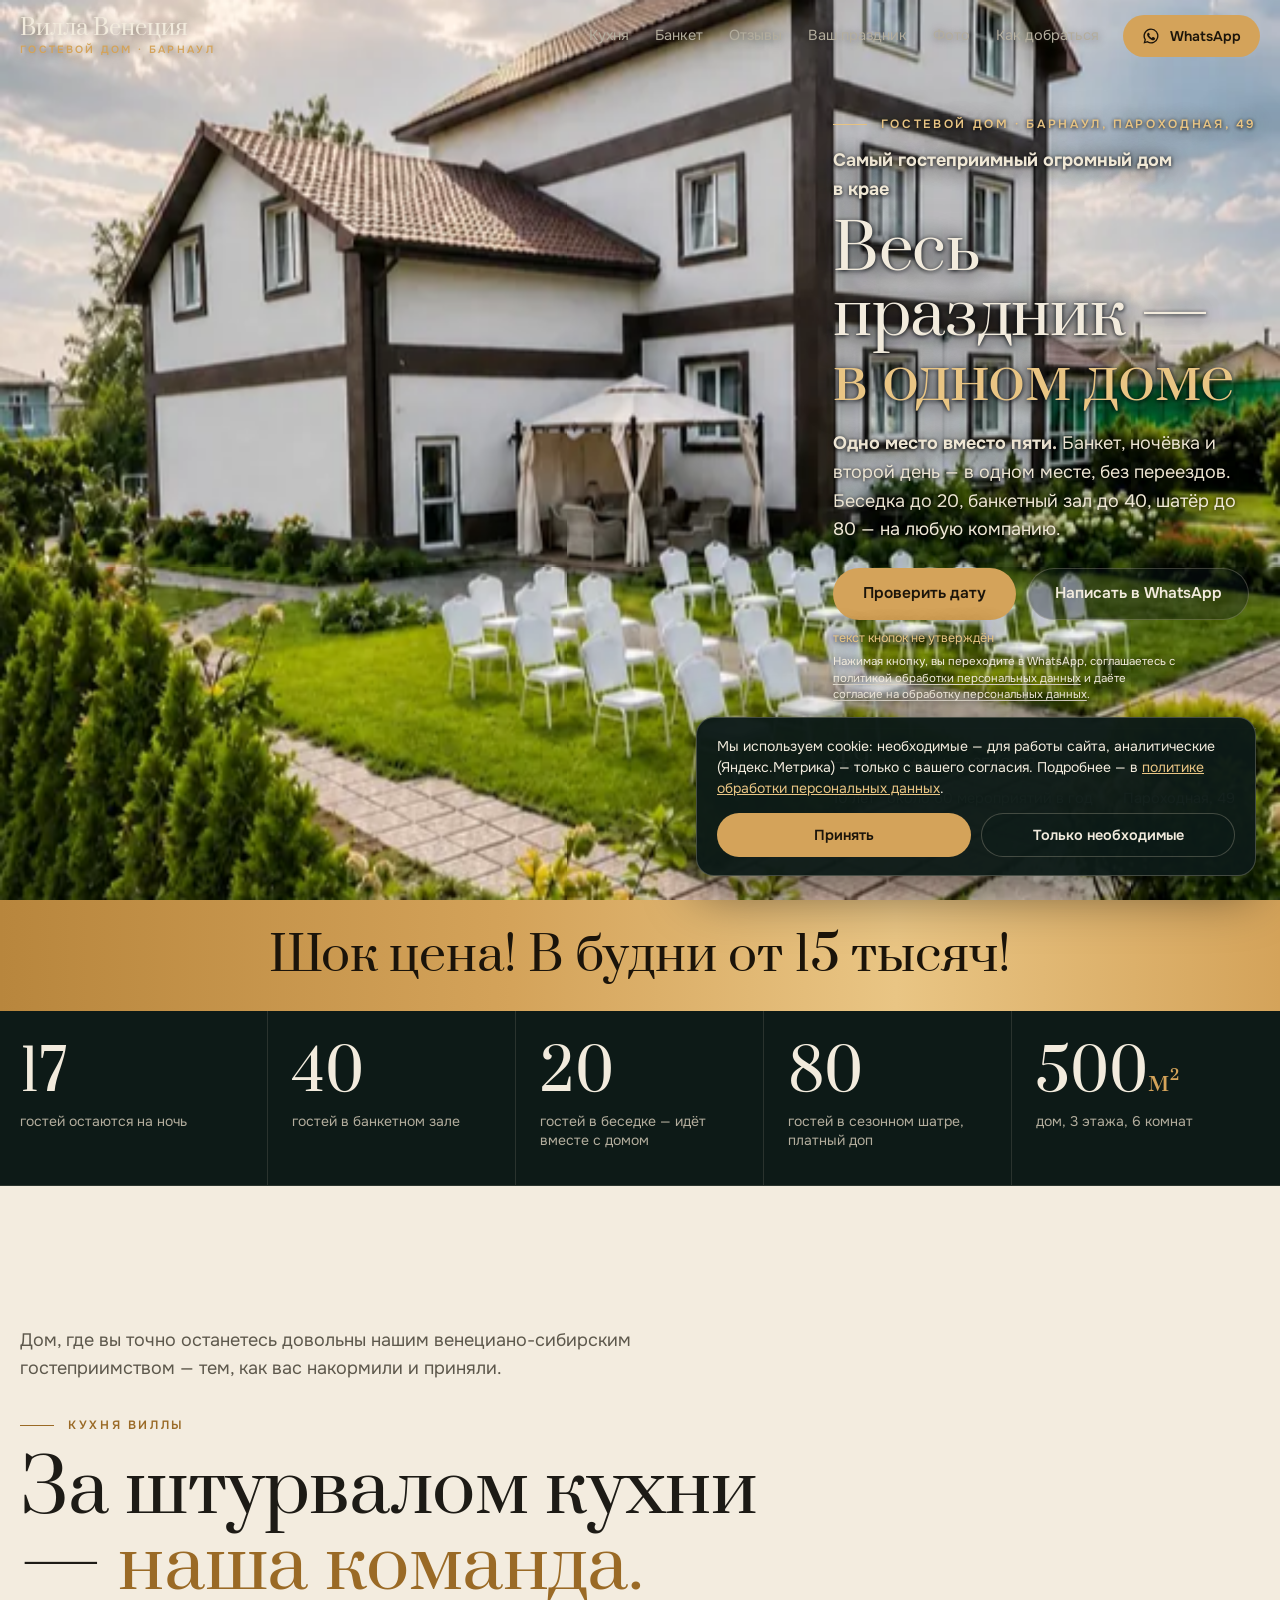
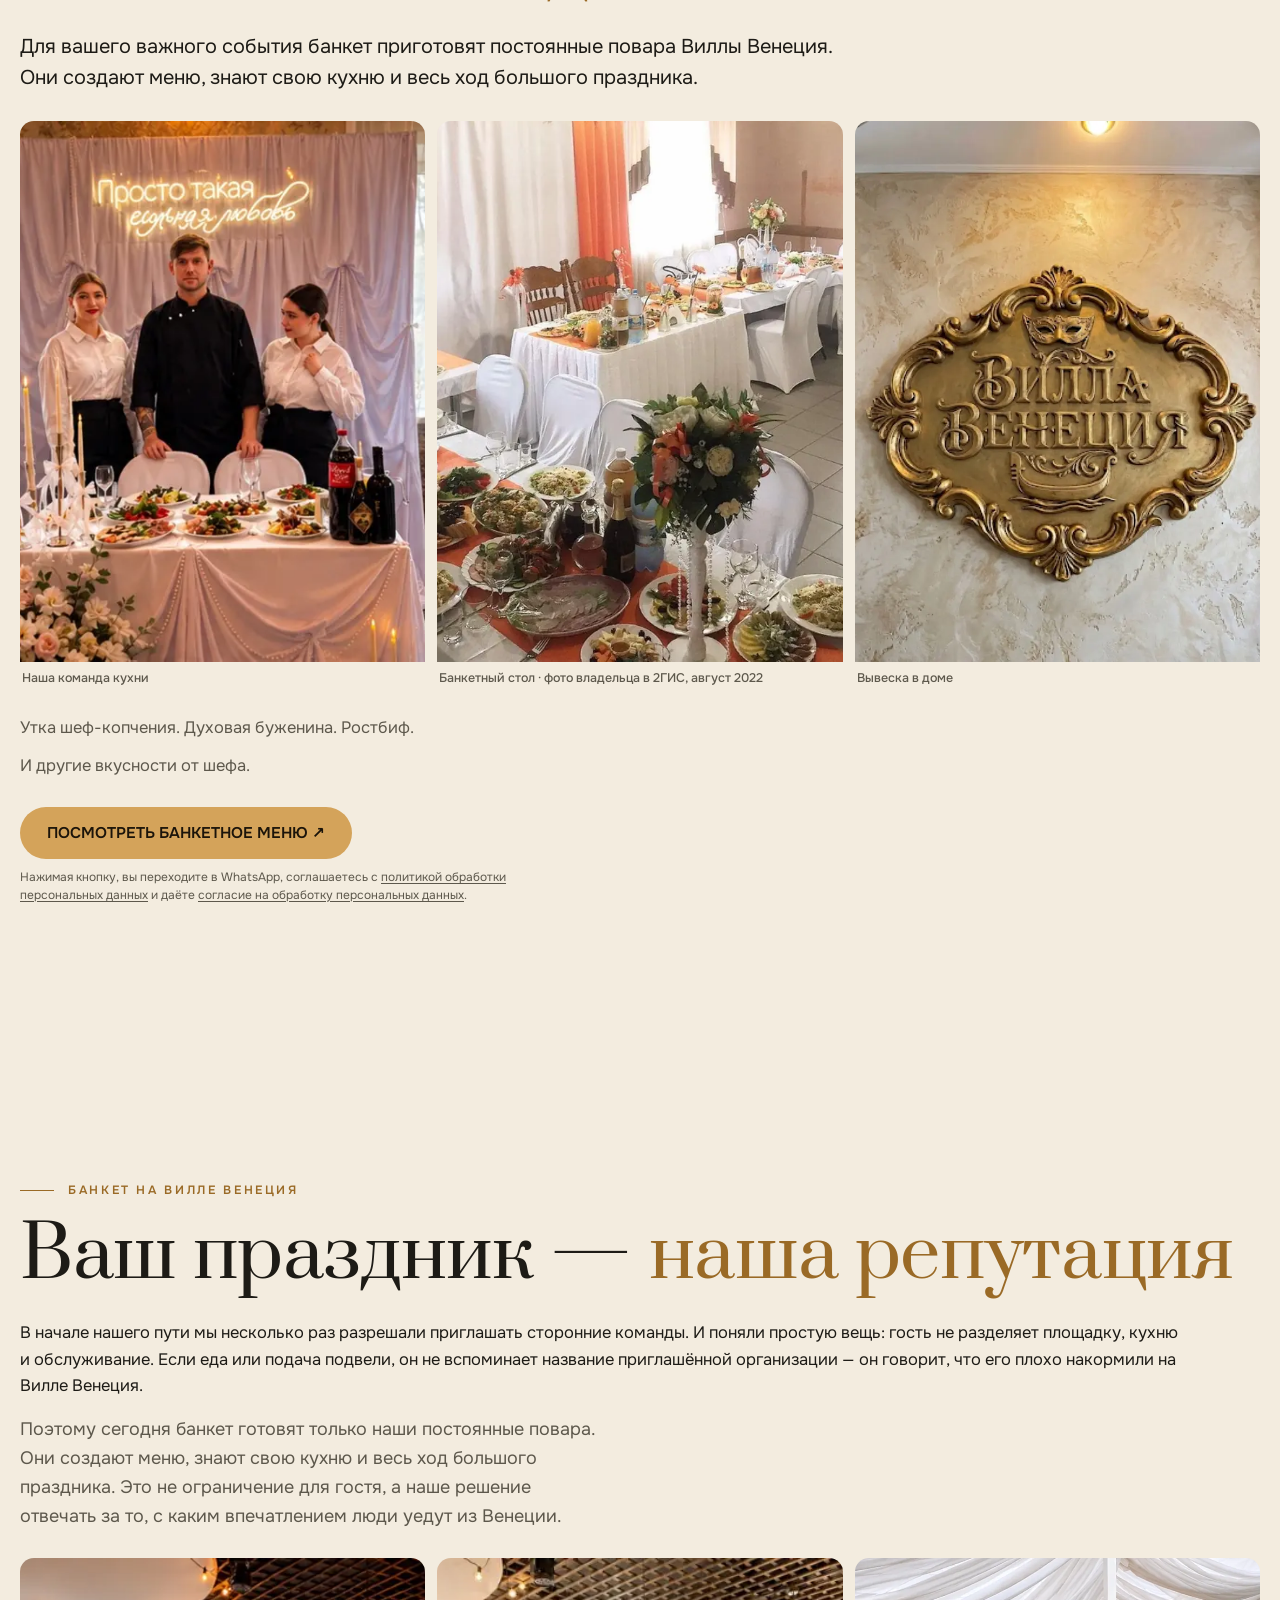
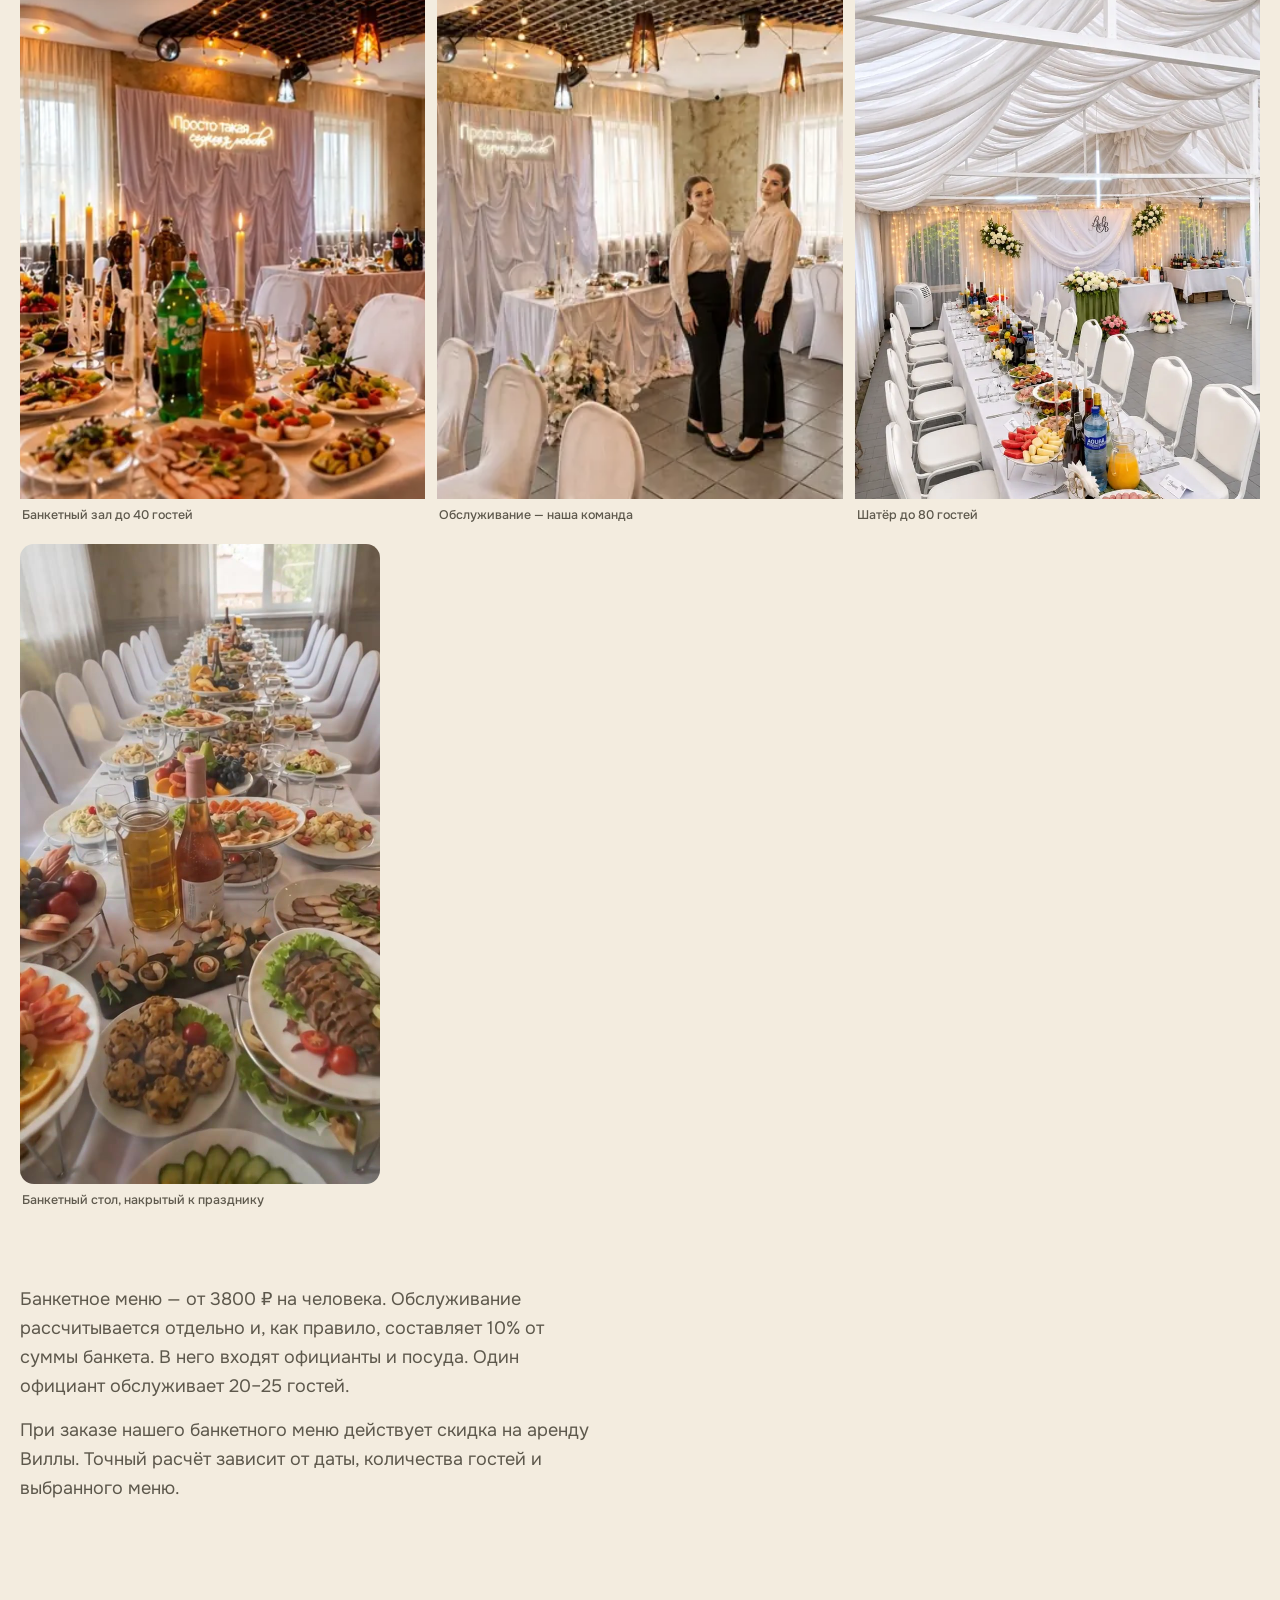
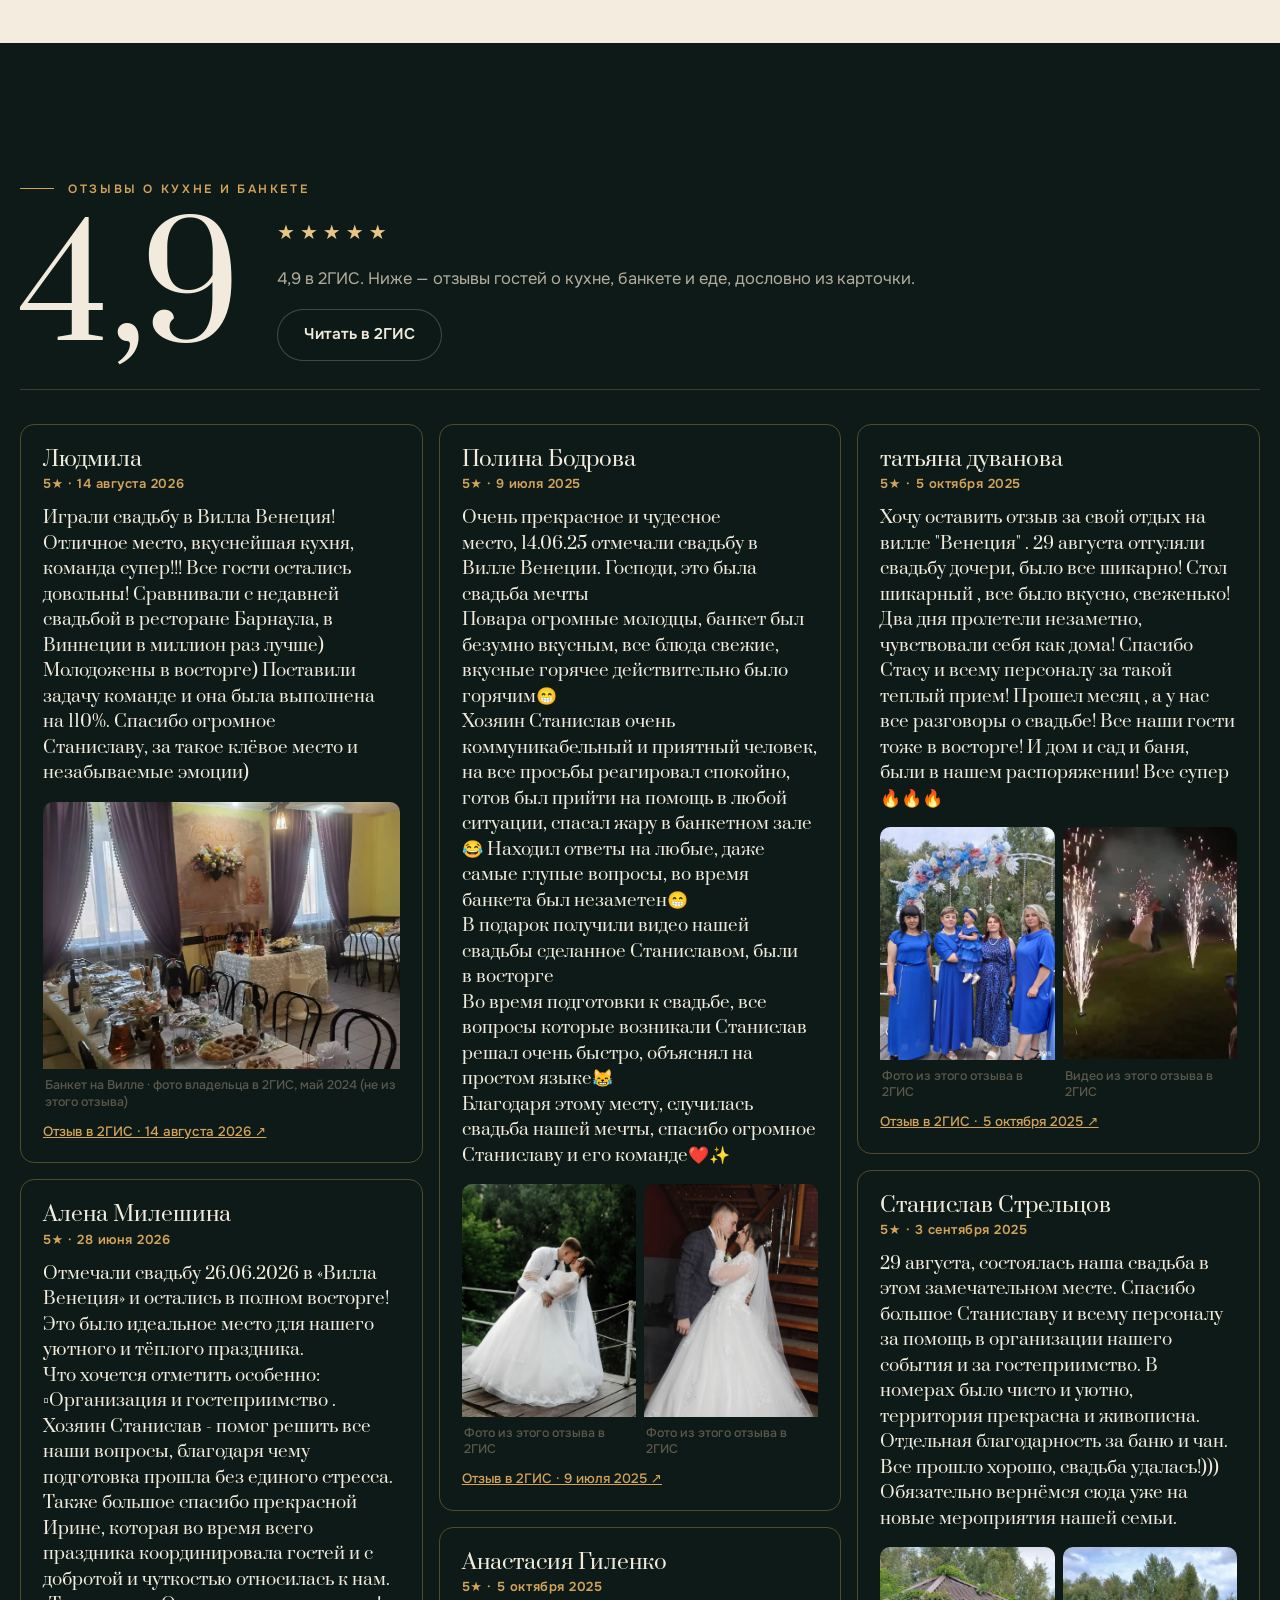
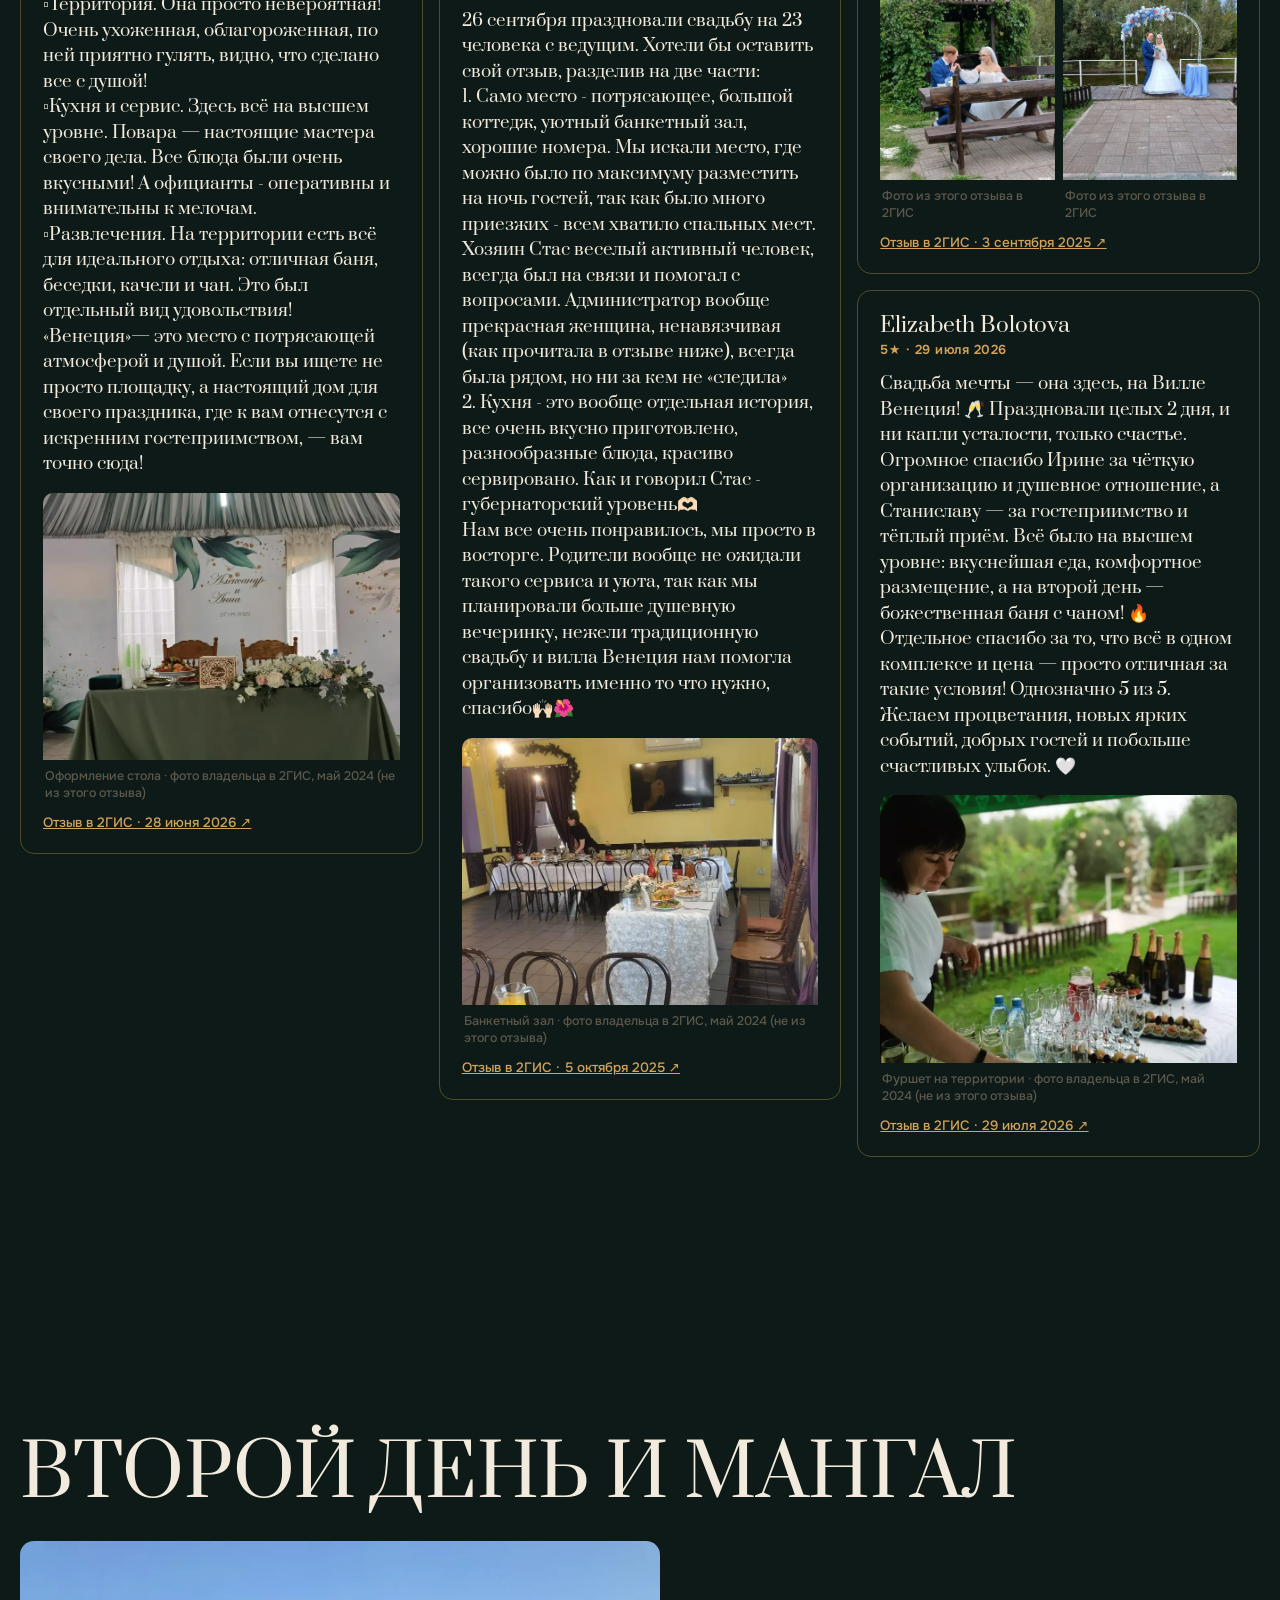
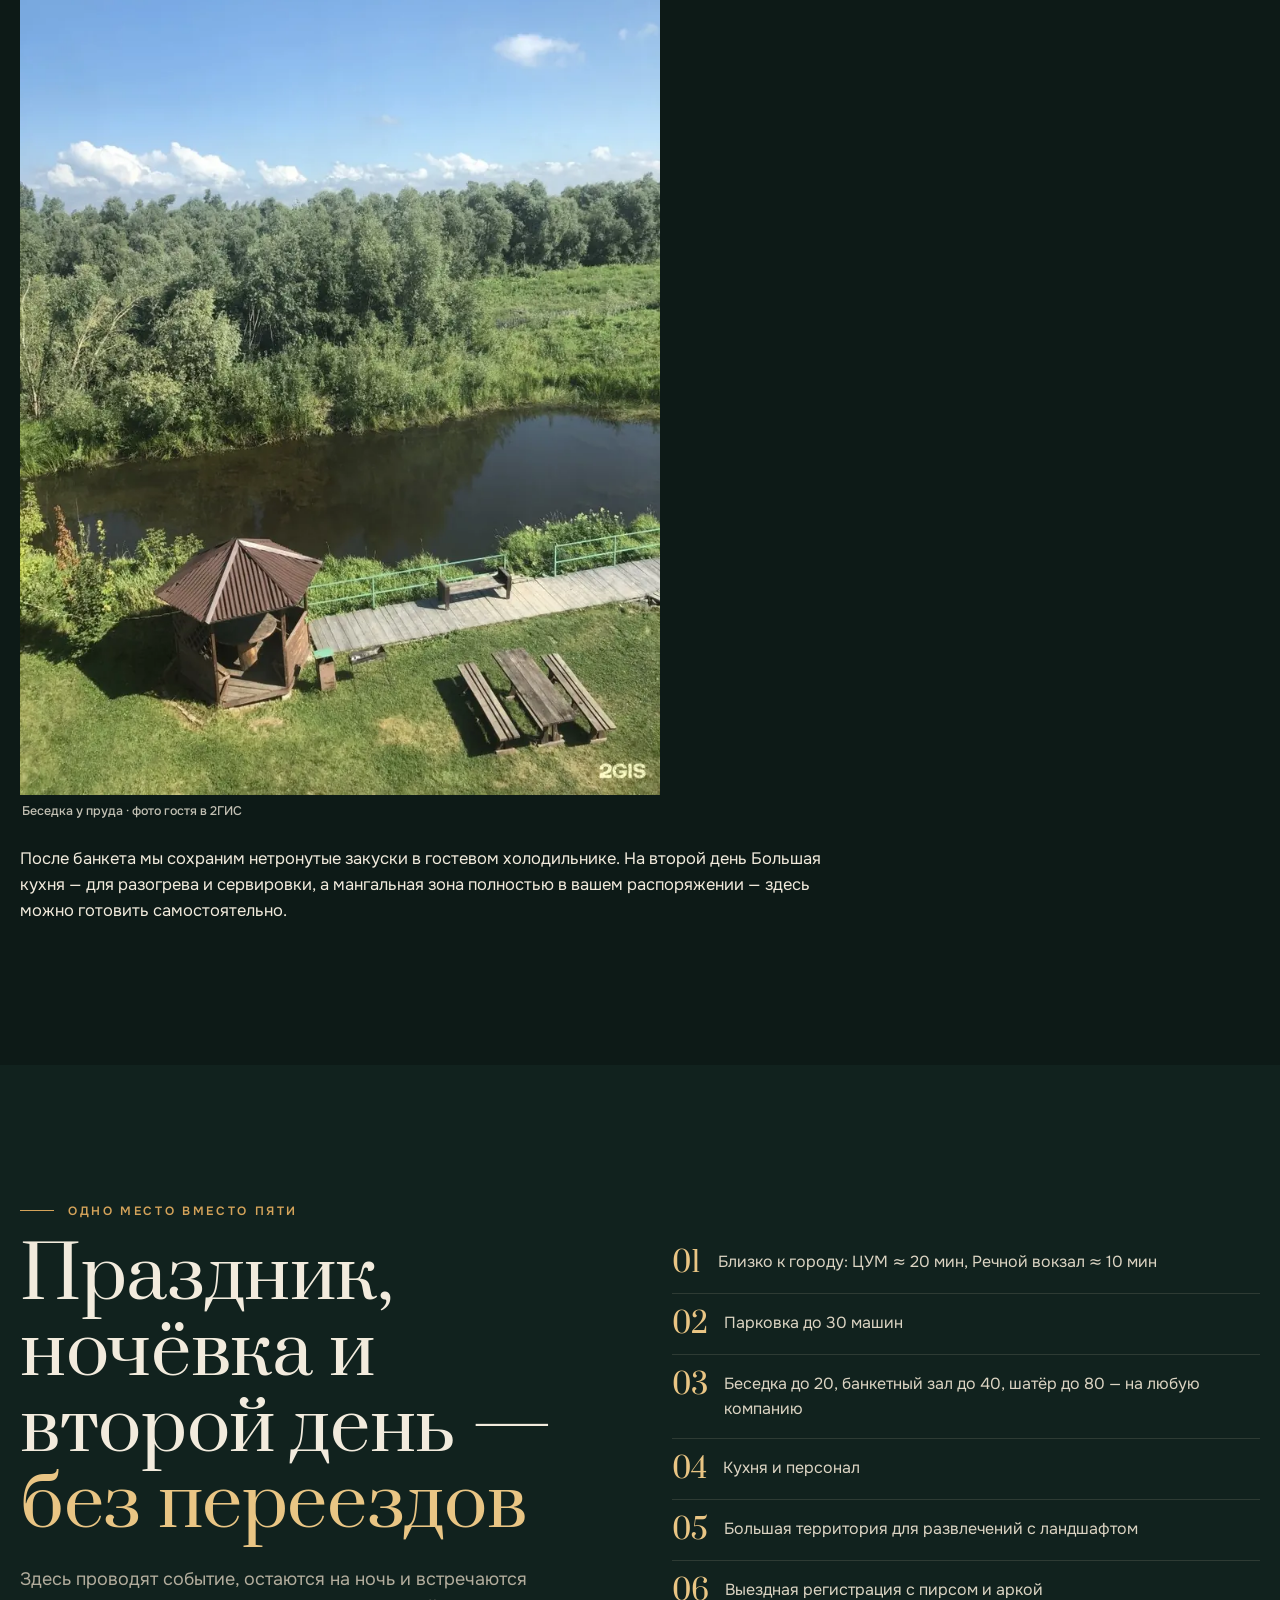
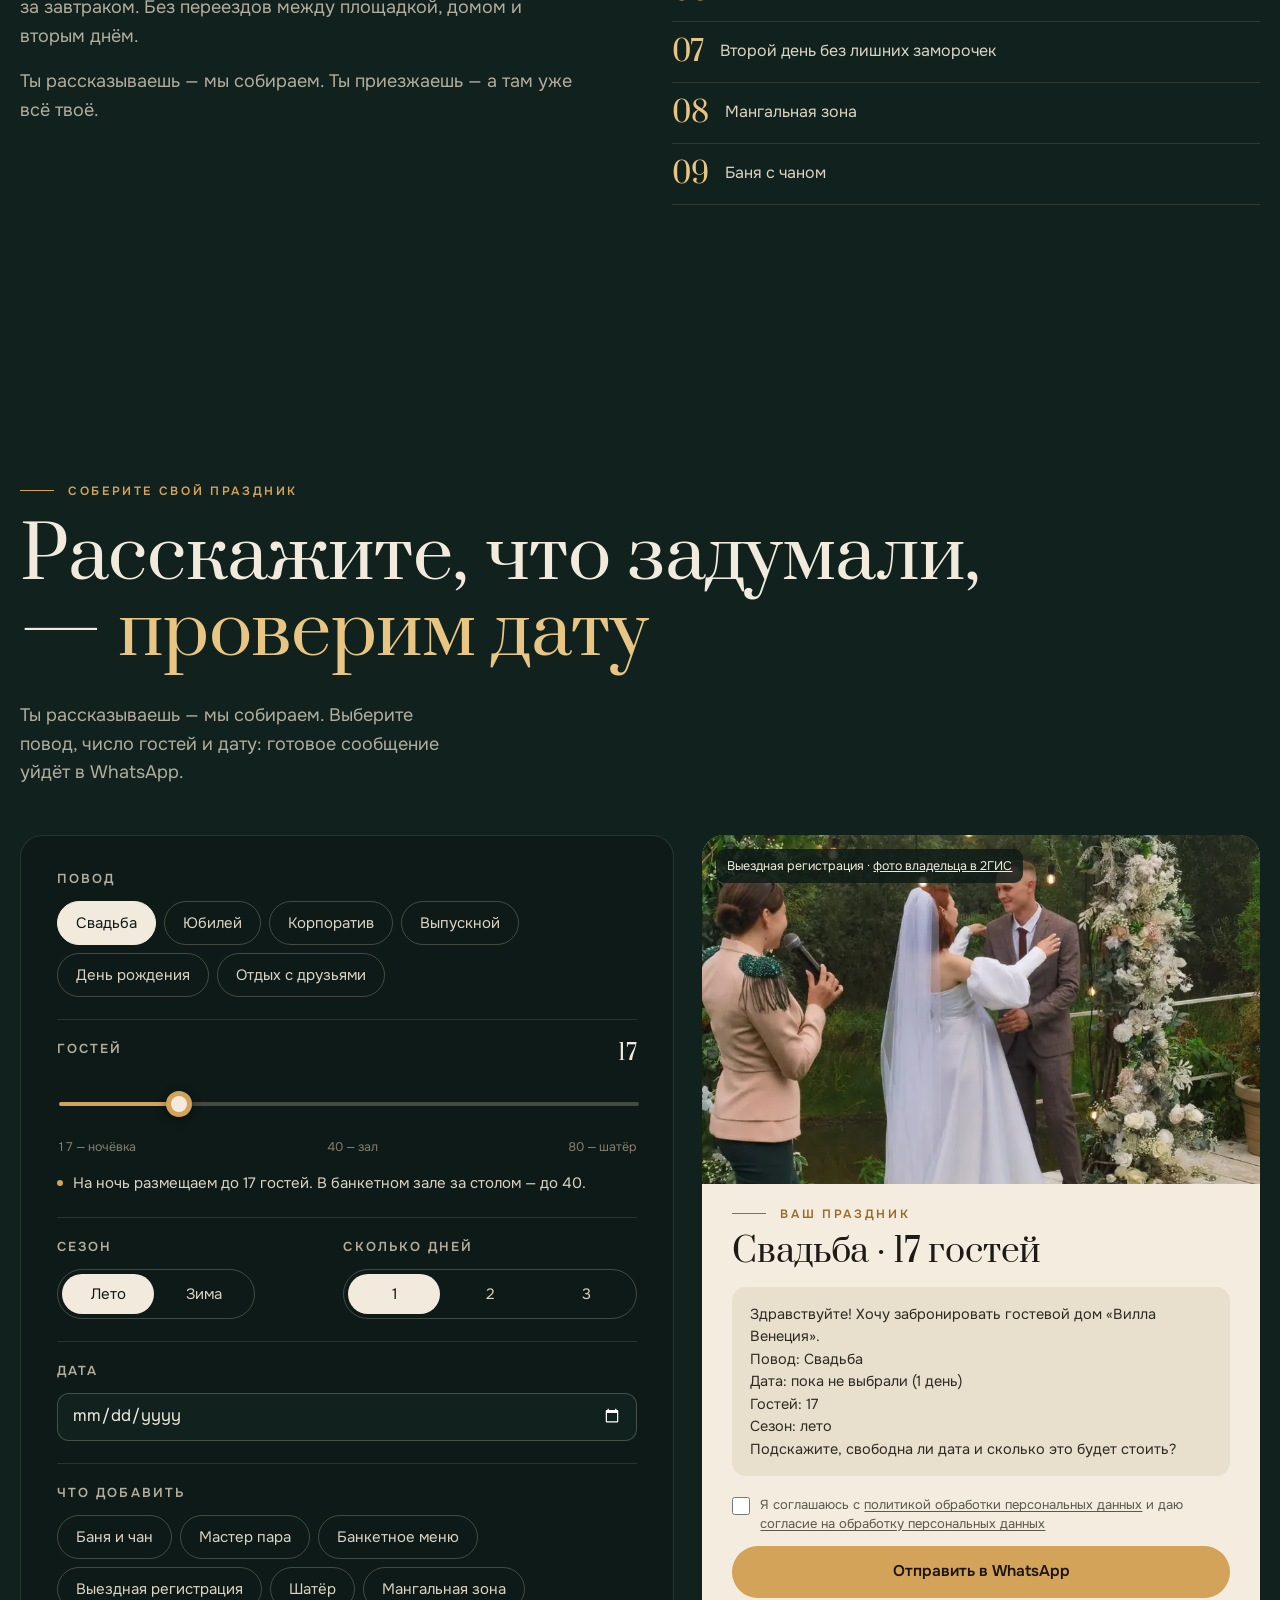
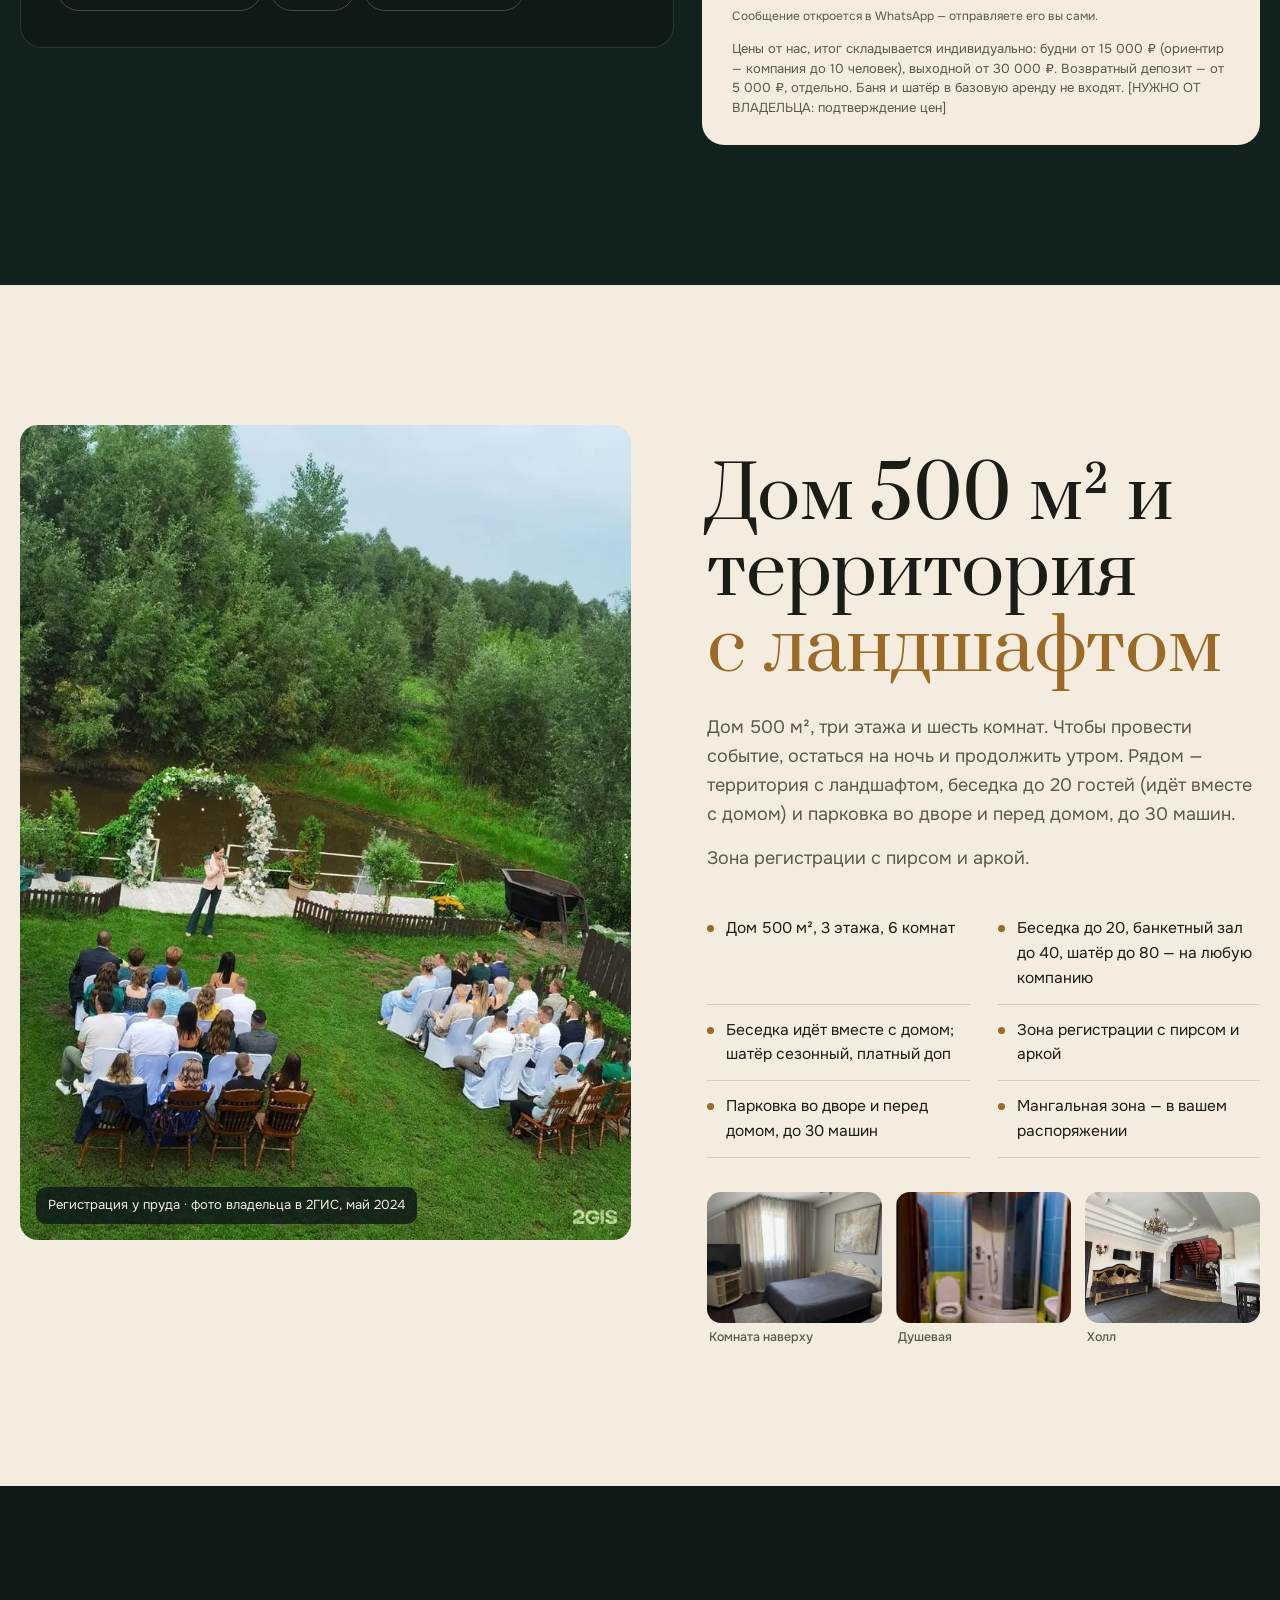
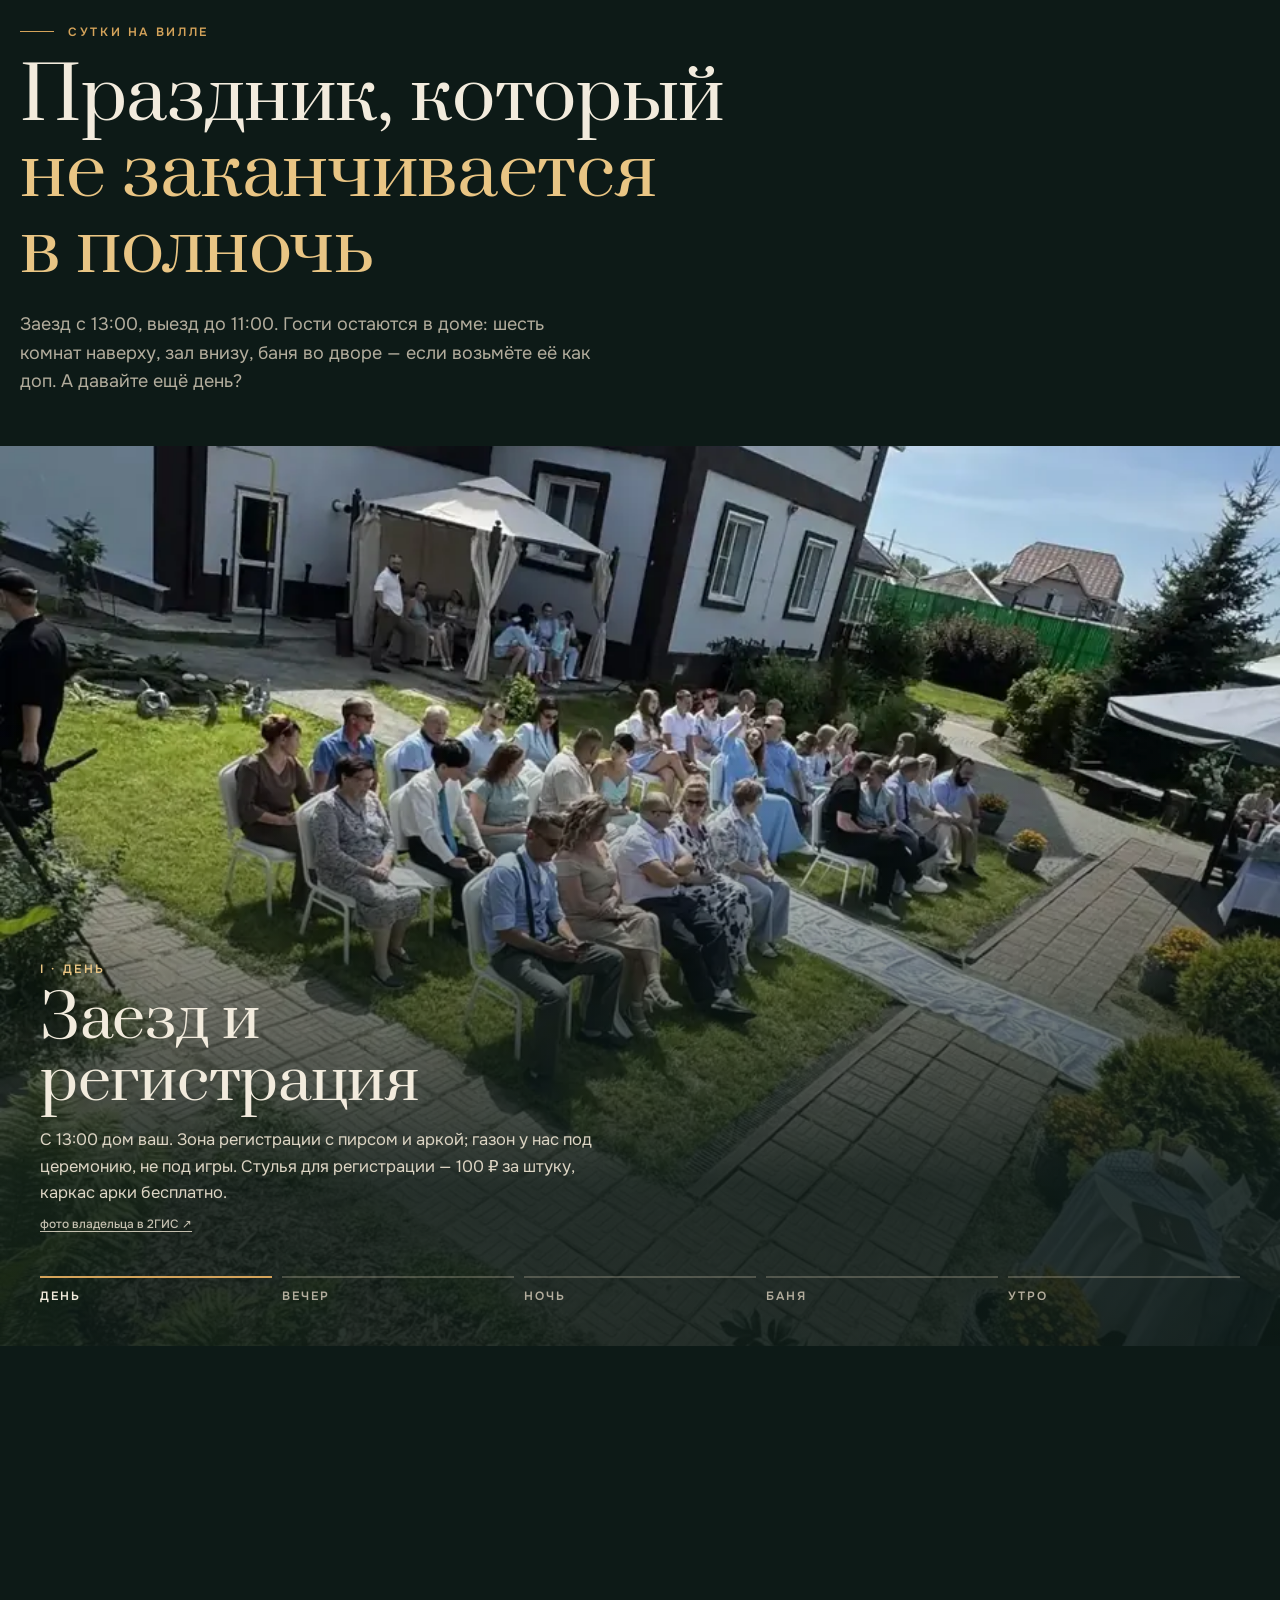
==== commit 0bdecdfb: "152-ФЗ: политика ПДн, согласие, cookie-баннер (Метрика только после согласия), пометки у кнопок What" ====
--- a/index.html
+++ b/index.html
@@ -25,9 +25,8 @@
 <link rel="icon" href="images/favicon.svg" type="image/svg+xml">
 <link rel="icon" href="images/favicon.png" sizes="32x32" type="image/png">
 <link rel="apple-touch-icon" href="images/apple-touch-icon.png">
-<link rel="preconnect" href="https://fonts.googleapis.com">
-<link rel="preconnect" href="https://fonts.gstatic.com" crossorigin>
-<link href="https://fonts.googleapis.com/css2?family=Prata&amp;family=Onest:wght@400;500;600;700&amp;display=swap" rel="stylesheet">
+<!-- Шрифты размещены на сайте локально (fonts/fonts.css): без запросов к Google и передачи IP посетителя третьим лицам -->
+<link rel="stylesheet" href="fonts/fonts.css">
 <script type="application/ld+json">
 {
   "@context": "https://schema.org",
@@ -542,23 +541,42 @@
 .final .lead{color:#f4ead6!important}
 .final .bg:after{content:"";position:absolute;inset:0;background:linear-gradient(180deg,rgba(13,26,23,.05) 0%,rgba(13,26,23,.15) 35%,rgba(13,26,23,.72) 62%,rgba(13,26,23,.8) 100%)}
 .final .wrap{position:relative;z-index:1;text-shadow:0 2px 14px rgba(0,0,0,.65)}
+
+/* юридическое: согласие у кнопок, cookie-баннер, реквизиты */
+.pd-note{display:block;margin-top:10px;max-width:46em;font-size:12px;line-height:1.45;color:var(--mut);text-shadow:none}
+.pd-note a{color:inherit;text-decoration:underline;text-underline-offset:2px}
+.paper .pd-note,.result .pd-note{color:var(--txm)}
+.final .pd-note{color:#e4dccb;text-shadow:0 1px 8px rgba(0,0,0,.7)}
+.hero .pd-note{color:var(--ivory);text-shadow:0 1px 10px rgba(8,12,16,.9)}
+.pd-check{display:flex;gap:10px;align-items:flex-start;margin:14px 0 12px;font-size:13px;line-height:1.45;color:var(--txm);cursor:pointer}
+.pd-check input{flex:none;width:18px;height:18px;margin:1px 0 0;accent-color:#9a6a26}
+.pd-check a{color:inherit;text-decoration:underline;text-underline-offset:2px}
+.pd-check.err{color:#a3361b}
+.pd-check.err input{outline:2px solid #c9643b;outline-offset:2px}
+footer .legal{flex-basis:100%;display:flex;flex-wrap:wrap;gap:6px 22px;padding-top:20px;border-top:1px solid var(--line);font-size:13px;color:var(--dim)}
+footer .legal a{text-decoration:underline;text-underline-offset:2px}
+footer .legal button{background:none;border:0;padding:0;font:inherit;color:inherit;text-decoration:underline;text-underline-offset:2px;cursor:pointer}
+footer .legal button:hover{color:var(--ivory)}
+.ck{position:fixed;left:16px;right:16px;bottom:calc(16px + env(safe-area-inset-bottom));z-index:60;max-width:560px;margin-inline:auto;padding:18px 20px;border-radius:18px;background:rgba(13,26,23,.97);color:var(--ivory);border:1px solid var(--line2);box-shadow:0 18px 50px rgba(0,0,0,.5);font-size:14px;line-height:1.5}
+.ck[hidden]{display:none}
+.ck p{margin:0}
+.ck a{color:var(--gold2)}
+.ck .ck-b{display:flex;flex-wrap:wrap;gap:10px;margin-top:14px}
+.ck .btn{min-height:44px;padding:0 20px;font-size:14.5px;flex:1 1 150px}
+@media (min-width:980px){.ck{left:auto;right:24px;bottom:24px;margin:0}}
+.final .pd-note{margin-inline:auto}
+.hero-dock .pd-note{grid-column:1/-1;margin-top:6px;max-width:30em;font-size:11.5px}
+@media (max-width:700px){.hero .pd-note{color:var(--txm);text-shadow:none;max-width:none}.ck{padding:14px 16px;font-size:13px;border-radius:16px}.ck .ck-b{margin-top:10px;gap:8px}.ck .btn{min-height:42px;font-size:14px;padding:0 12px}}
 </style>
 <!--
-  Аналитика: место под счётчик Яндекс.Метрики.
+  Аналитика: Яндекс.Метрика подключается ТОЛЬКО после согласия посетителя в cookie-баннере (кнопка «Принять»).
   [НУЖНО ОТ ВЛАДЕЛЬЦА: номер счётчика Яндекс.Метрики]
-  Номер не придуман. Когда появится — раскомментируйте шаблон ниже и подставьте номер вместо ВСТАВЬТЕ_НОМЕР.
--->
-<!--
-<script type="text/javascript">
-  (function(m,e,t,r,i,k,a){m[i]=m[i]||function(){(m[i].a=m[i].a||[]).push(arguments)};
-  m[i].l=1*new Date();
-  for (var j = 0; j < document.scripts.length; j++) {if (document.scripts[j].src === r) { return; }}
-  k=e.createElement(t),a=e.getElementsByTagName(t)[0],k.async=1,k.src=r,a.parentNode.insertBefore(k,a)})
-  (window, document, "script", "https://mc.yandex.ru/metrika/tag.js", "ym");
-  ym(ВСТАВЬТЕ_НОМЕР, "init", {clickmap:true, trackLinks:true, accurateTrackBounce:true, webvisor:true});
+  Чтобы включить — замените ВСТАВЬТЕ_НОМЕР на номер счётчика (только цифры) в строке VV_METRIKA_ID ниже.
+  Пока стоит заглушка, счётчик не загружается и никаких запросов к Яндексу нет.
+-->
+<script>
+  var VV_METRIKA_ID = 'ВСТАВЬТЕ_НОМЕР'; /* ← номер счётчика Метрики, например '12345678' */
 </script>
-<noscript><div><img src="https://mc.yandex.ru/watch/ВСТАВЬТЕ_НОМЕР" style="position:absolute; left:-9999px;" alt=""></div></noscript>
--->
 </head>
 <body>
 
@@ -614,6 +632,7 @@
     <div class="hero-dock">
     <a class="btn btn-line wa-link" href="https://wa.me/79646032023" target="_blank" rel="noopener">Написать в WhatsApp</a>
     <span class="wa-need">текст кнопок не утверждён</span>
+    <span class="pd-note">Нажимая кнопку, вы переходите в WhatsApp, соглашаетесь с <a href="policy.html">политикой обработки персональных данных</a> и даёте <a href="consent.html">согласие на обработку персональных данных</a>.</span>
     <div class="meta">
       <div class="it"><b>4,9</b><span><span class="stars" aria-hidden="true">★★★★★</span>в 2ГИС, 83 отзыва</span></div>
       <div class="it">10 лет · около 60 мероприятий в год</div>
@@ -670,6 +689,7 @@
     <p class="rv d2" style="margin-top:28px">
       <a class="btn btn-gold" id="menu-wa" data-wa-fixed href="https://wa.me/79646032023?text=%D0%97%D0%B4%D1%80%D0%B0%D0%B2%D1%81%D1%82%D0%B2%D1%83%D0%B9%D1%82%D0%B5%21%20%D0%9F%D1%80%D0%B8%D1%88%D0%BB%D0%B8%D1%82%D0%B5%2C%20%D0%BF%D0%BE%D0%B6%D0%B0%D0%BB%D1%83%D0%B9%D1%81%D1%82%D0%B0%2C%20%D0%B1%D0%B0%D0%BD%D0%BA%D0%B5%D1%82%D0%BD%D0%BE%D0%B5%20%D0%BC%D0%B5%D0%BD%D1%8E" target="_blank" rel="noopener">ПОСМОТРЕТЬ БАНКЕТНОЕ МЕНЮ ↗️</a>
     </p>
+    <span class="pd-note">Нажимая кнопку, вы переходите в WhatsApp, соглашаетесь с <a href="policy.html">политикой обработки персональных данных</a> и даёте <a href="consent.html">согласие на обработку персональных данных</a>.</span>
   </div>
 </section>
 <!--
@@ -891,7 +911,9 @@
           <div class="eyebrow" style="color:#9a6a26">Ваш праздник</div>
           <h3 id="rt" style="margin-top:14px">Свадьба · 17 гостей</h3>
           <div class="msg" id="rm"></div>
+          <label class="pd-check" id="pdc-l"><input type="checkbox" id="pdc" form="bf" required> <span>Я соглашаюсь с <a href="policy.html" target="_blank">политикой обработки персональных данных</a> и даю <a href="consent.html" target="_blank">согласие на обработку персональных данных</a></span></label>
           <a class="btn btn-gold" id="rs" href="https://wa.me/79646032023" target="_blank" rel="noopener">Отправить в WhatsApp</a>
+          <span class="pd-note">Сообщение откроется в WhatsApp — отправляете его вы сами.</span>
           <p class="note">Цены от нас, итог складывается индивидуально: будни от 15&nbsp;000&nbsp;₽ (ориентир — компания до 10 человек), выходной от 30&nbsp;000&nbsp;₽. Возвратный депозит — от 5&nbsp;000&nbsp;₽, отдельно. Баня и шатёр в базовую аренду не входят. [НУЖНО ОТ ВЛАДЕЛЬЦА: подтверждение цен]</p>
         </div>
       </aside>
@@ -1149,6 +1171,7 @@
       <a class="btn btn-line wa-link" href="https://wa.me/79646032023" target="_blank" rel="noopener">WhatsApp</a>
     </div>
     <span class="wa-need"><a href="tel:+79646032023">+7 964 603-20-23</a> · [НУЖНО ОТ ВЛАДЕЛЬЦА: прямая ссылка на карточку 2ГИС]</span>
+    <span class="pd-note">Нажимая кнопку WhatsApp или звоня нам, вы соглашаетесь с <a href="policy.html">политикой обработки персональных данных</a> и даёте <a href="consent.html">согласие на обработку персональных данных</a>.</span>
   </div>
 </section>
 
@@ -1196,6 +1219,7 @@
       <a class="btn btn-line wa-link" href="https://wa.me/79646032023" target="_blank" rel="noopener">WhatsApp</a>
     </div>
     <span class="wa-need"><a href="tel:+79646032023">+7 964 603-20-23</a></span>
+    <span class="pd-note">Нажимая кнопку WhatsApp или звоня нам, вы соглашаетесь с <a href="policy.html">политикой обработки персональных данных</a> и даёте <a href="consent.html">согласие на обработку персональных данных</a>.</span>
   </div>
 </section>
 </main>
@@ -1203,15 +1227,32 @@
 <!--
   (а) Подвал лендинга
   (б) Название и адрес — раздел 3
-  (в) Сознательно не поставил телефон, Telegram, ВК, «круглосуточно», «Затон», юридические реквизиты, которых нет в ТЗ
+  (в) Сознательно не поставил Telegram, ВК, «круглосуточно», «Затон»
+  Реквизиты оператора ПДн — из договора владельца (самозанятый, ОГРН не требуется). Добавлено 20.11.2026.
 -->
 <footer>
   <div class="wrap">
     <div class="c"><a class="logo" href="#"><b>Вилла Венеция</b><span>Гостевой дом · Барнаул</span></a></div>
     <div class="c"><span>Барнаул, ул. Пароходная, 49</span><span>Заезд 13:00 · выезд 11:00</span></div>
-    <div class="c"><a class="wa-link" href="https://wa.me/79646032023" target="_blank" rel="noopener">WhatsApp</a><span><a href="tel:+79646032023">+7 964 603-20-23</a></span><a href="https://villav.ru/">villav.ru</a></div>
+    <div class="c"><a class="wa-link" href="https://wa.me/79646032023" target="_blank" rel="noopener">WhatsApp</a><span><a href="tel:+79646032023">+7 964 603-20-23</a></span><a href="https://villav.ru/">villav.ru</a><a href="mailto:stasik75@yandex.ru">stasik75@yandex.ru</a></div>
+    <div class="legal">
+      <span>Нижельский Станислав Евгеньевич, самозанятый (плательщик НПД), ИНН&nbsp;701738023966</span>
+      <span>Алтайский край, г.&nbsp;Барнаул, ул.&nbsp;Пароходная,&nbsp;49</span>
+      <a href="policy.html">Политика обработки персональных данных</a>
+      <a href="consent.html">Согласие на обработку персональных данных</a>
+      <button type="button" data-ck-open>Настройки cookie</button>
+    </div>
   </div>
 </footer>
+
+<!-- Cookie-баннер: Яндекс.Метрика и любые сторонние сервисы загружаются только после «Принять». Выбор хранится в localStorage (vv-consent). -->
+<div class="ck" id="ck" role="dialog" aria-live="polite" aria-label="Cookie и персональные данные" hidden>
+  <p>Мы используем cookie: необходимые — для работы сайта, аналитические (Яндекс.Метрика) — только с вашего согласия. Подробнее — в <a href="policy.html#cookies">политике обработки персональных данных</a>.</p>
+  <div class="ck-b">
+    <button type="button" class="btn btn-gold" data-ck="all">Принять</button>
+    <button type="button" class="btn btn-line" data-ck="necessary">Только необходимые</button>
+  </div>
+</div>
 
 <!--
   (а) Закреплённая внизу на телефоне кнопка WhatsApp (раздел 7)
@@ -1334,5 +1375,42 @@
   })});
 })();
 </script>
+<script>
+/* Согласие на cookie и загрузка Яндекс.Метрики только после «Принять» */
+(function(){
+  var KEY='vv-consent', ck=document.getElementById('ck');
+  function get(){try{return localStorage.getItem(KEY)}catch(e){return null}}
+  function set(v){try{localStorage.setItem(KEY,v);localStorage.setItem(KEY+'-date',new Date().toISOString())}catch(e){}}
+  var loaded=false;
+  function loadMetrika(){
+    var id=String(window.VV_METRIKA_ID||'');
+    if(loaded || !/^\d+$/.test(id)) return; /* заглушка или пусто — ничего не грузим */
+    loaded=true;
+    (function(m,e,t,r,i,k,a){m[i]=m[i]||function(){(m[i].a=m[i].a||[]).push(arguments)};
+    m[i].l=1*new Date();
+    for (var j = 0; j < document.scripts.length; j++) {if (document.scripts[j].src === r) { return; }}
+    k=e.createElement(t),a=e.getElementsByTagName(t)[0],k.async=1,k.src=r,a.parentNode.insertBefore(k,a)})
+    (window, document, "script", "https://mc.yandex.ru/metrika/tag.js", "ym");
+    window.ym(Number(id), "init", {clickmap:true, trackLinks:true, accurateTrackBounce:true, webvisor:true});
+  }
+  function apply(v){ if(v==='all') loadMetrika(); }
+  var v=get();
+  if(v==='all'||v==='necessary'){ apply(v); } else if(ck){ ck.hidden=false; }
+  document.addEventListener('click',function(e){
+    var b=e.target.closest('[data-ck]');
+    if(b){ var c=b.getAttribute('data-ck'); set(c); ck.hidden=true; if(c==='all') apply(c); else if(loaded) location.reload(); return; }
+    if(e.target.closest('[data-ck-open]')){ ck.hidden=false; var f=ck.querySelector('button'); if(f) f.focus(); }
+  });
+
+  /* Конструктор: отправка в WhatsApp только с отмеченным согласием */
+  var rs=document.getElementById('rs'), cb=document.getElementById('pdc'), lb=document.getElementById('pdc-l');
+  if(rs&&cb){
+    rs.addEventListener('click',function(e){
+      if(!cb.checked){ e.preventDefault(); e.stopImmediatePropagation(); lb.classList.add('err'); cb.focus(); }
+    },true);
+    cb.addEventListener('change',function(){ if(cb.checked) lb.classList.remove('err'); });
+  }
+})();
+</script>
 </body>
 </html>
--- a/fonts/fonts.css
+++ b/fonts/fonts.css
@@ -0,0 +1,55 @@
+/* Шрифты Prata и Onest (SIL Open Font License), размещены на сайте локально — без запросов к Google Fonts */
+/* Onest cyrillic-ext */
+@font-face {
+  font-family: 'Onest';
+  font-style: normal;
+  font-weight: 400 700;
+  font-display: swap;
+  src: url([data-uri]) format('woff2');
+  unicode-range: U+0460-052F, U+1C80-1C8A, U+20B4, U+2DE0-2DFF, U+A640-A69F, U+FE2E-FE2F;
+}
+/* Onest cyrillic */
+@font-face {
+  font-family: 'Onest';
+  font-style: normal;
+  font-weight: 400 700;
+  font-display: swap;
+  src: url([data-uri]) format('woff2');
+  unicode-range: U+0301, U+0400-045F, U+0490-0491, U+04B0-04B1, U+2116;
+}
+/* Onest latin */
+@font-face {
+  font-family: 'Onest';
+  font-style: normal;
+  font-weight: 400 700;
+  font-display: swap;
+  src: url([data-uri]) format('woff2');
+  unicode-range: U+0000-00FF, U+0131, U+0152-0153, U+02BB-02BC, U+02C6, U+02DA, U+02DC, U+0304, U+0308, U+0329, U+2000-206F, U+20AC, U+2122, U+2191, U+2193, U+2212, U+2215, U+FEFF, U+FFFD;
+}
+/* Prata cyrillic-ext */
+@font-face {
+  font-family: 'Prata';
+  font-style: normal;
+  font-weight: 400;
+  font-display: swap;
+  src: url([data-uri]) format('woff2');
+  unicode-range: U+0460-052F, U+1C80-1C8A, U+20B4, U+2DE0-2DFF, U+A640-A69F, U+FE2E-FE2F;
+}
+/* Prata cyrillic */
+@font-face {
+  font-family: 'Prata';
+  font-style: normal;
+  font-weight: 400;
+  font-display: swap;
+  src: url([data-uri]) format('woff2');
+  unicode-range: U+0301, U+0400-045F, U+0490-0491, U+04B0-04B1, U+2116;
+}
+/* Prata latin */
+@font-face {
+  font-family: 'Prata';
+  font-style: normal;
+  font-weight: 400;
+  font-display: swap;
+  src: url([data-uri]) format('woff2');
+  unicode-range: U+0000-00FF, U+0131, U+0152-0153, U+02BB-02BC, U+02C6, U+02DA, U+02DC, U+0304, U+0308, U+0329, U+2000-206F, U+20AC, U+2122, U+2191, U+2193, U+2212, U+2215, U+FEFF, U+FFFD;
+}
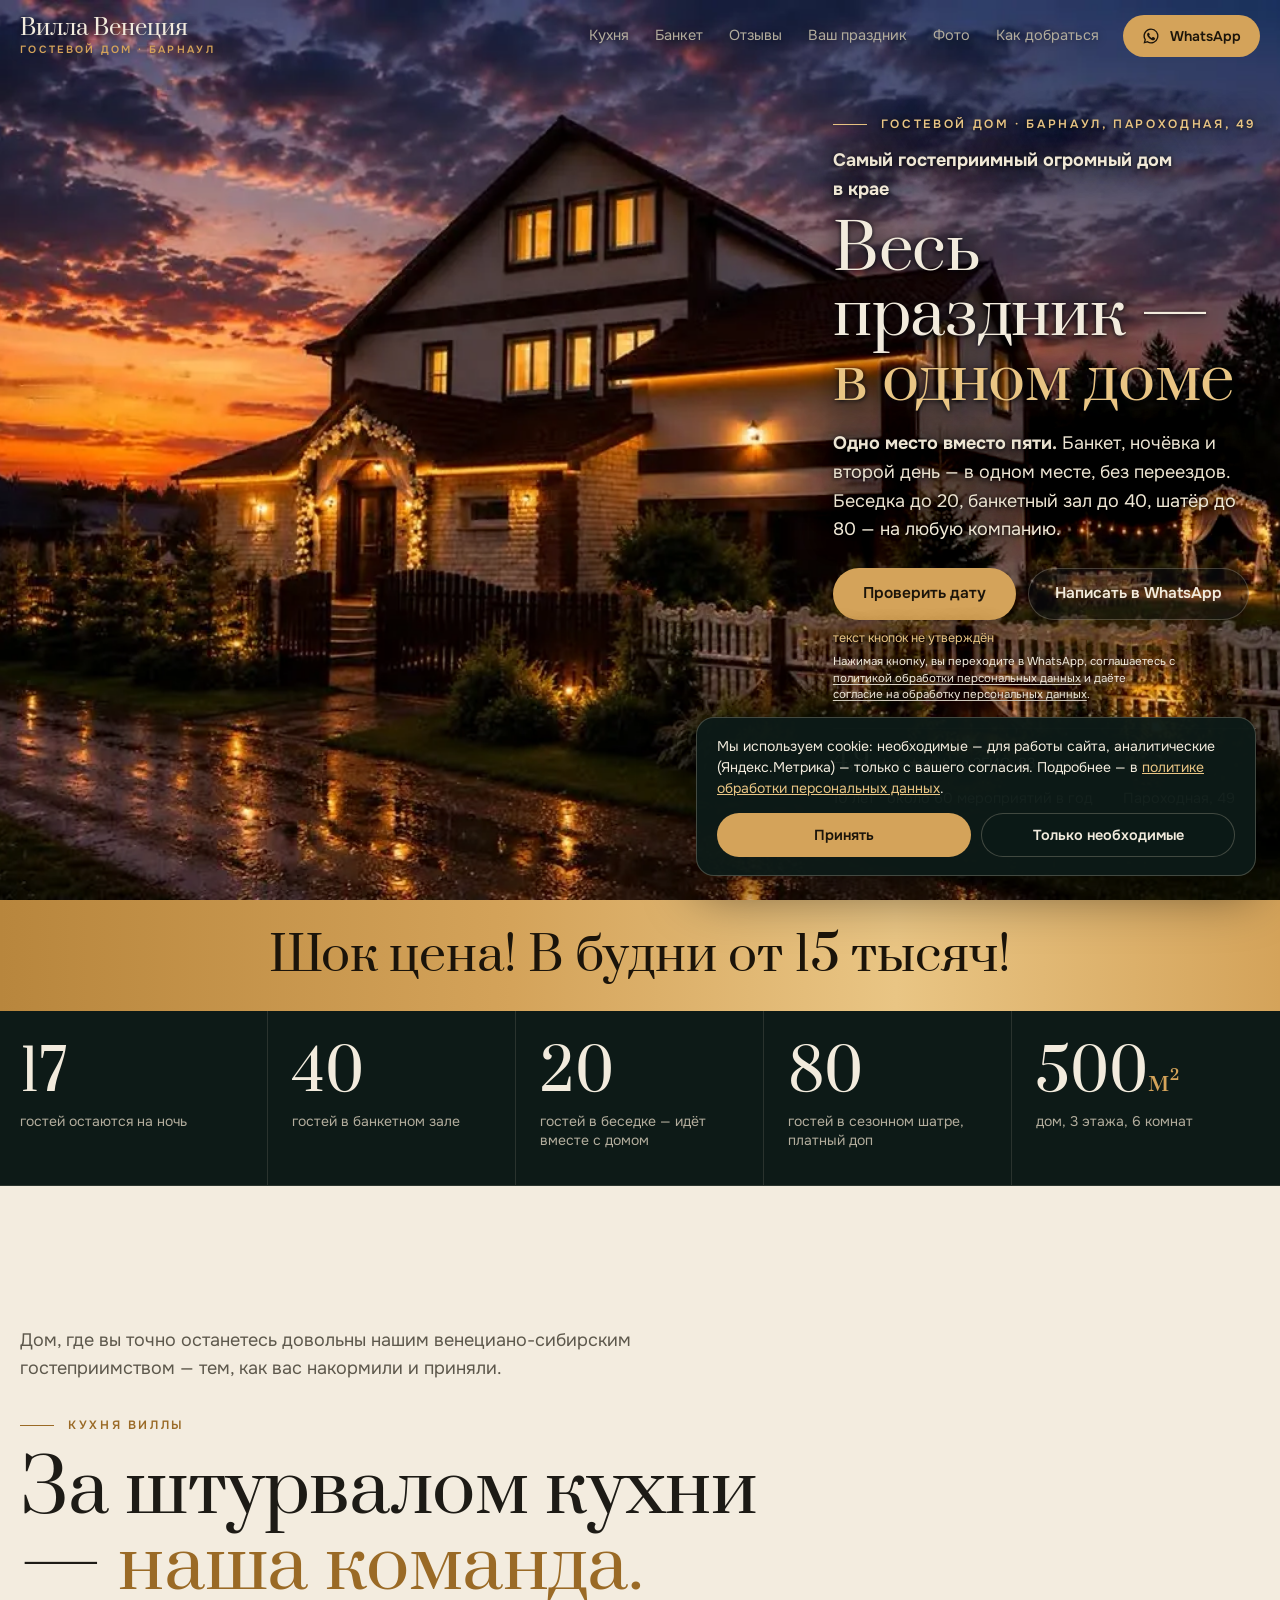
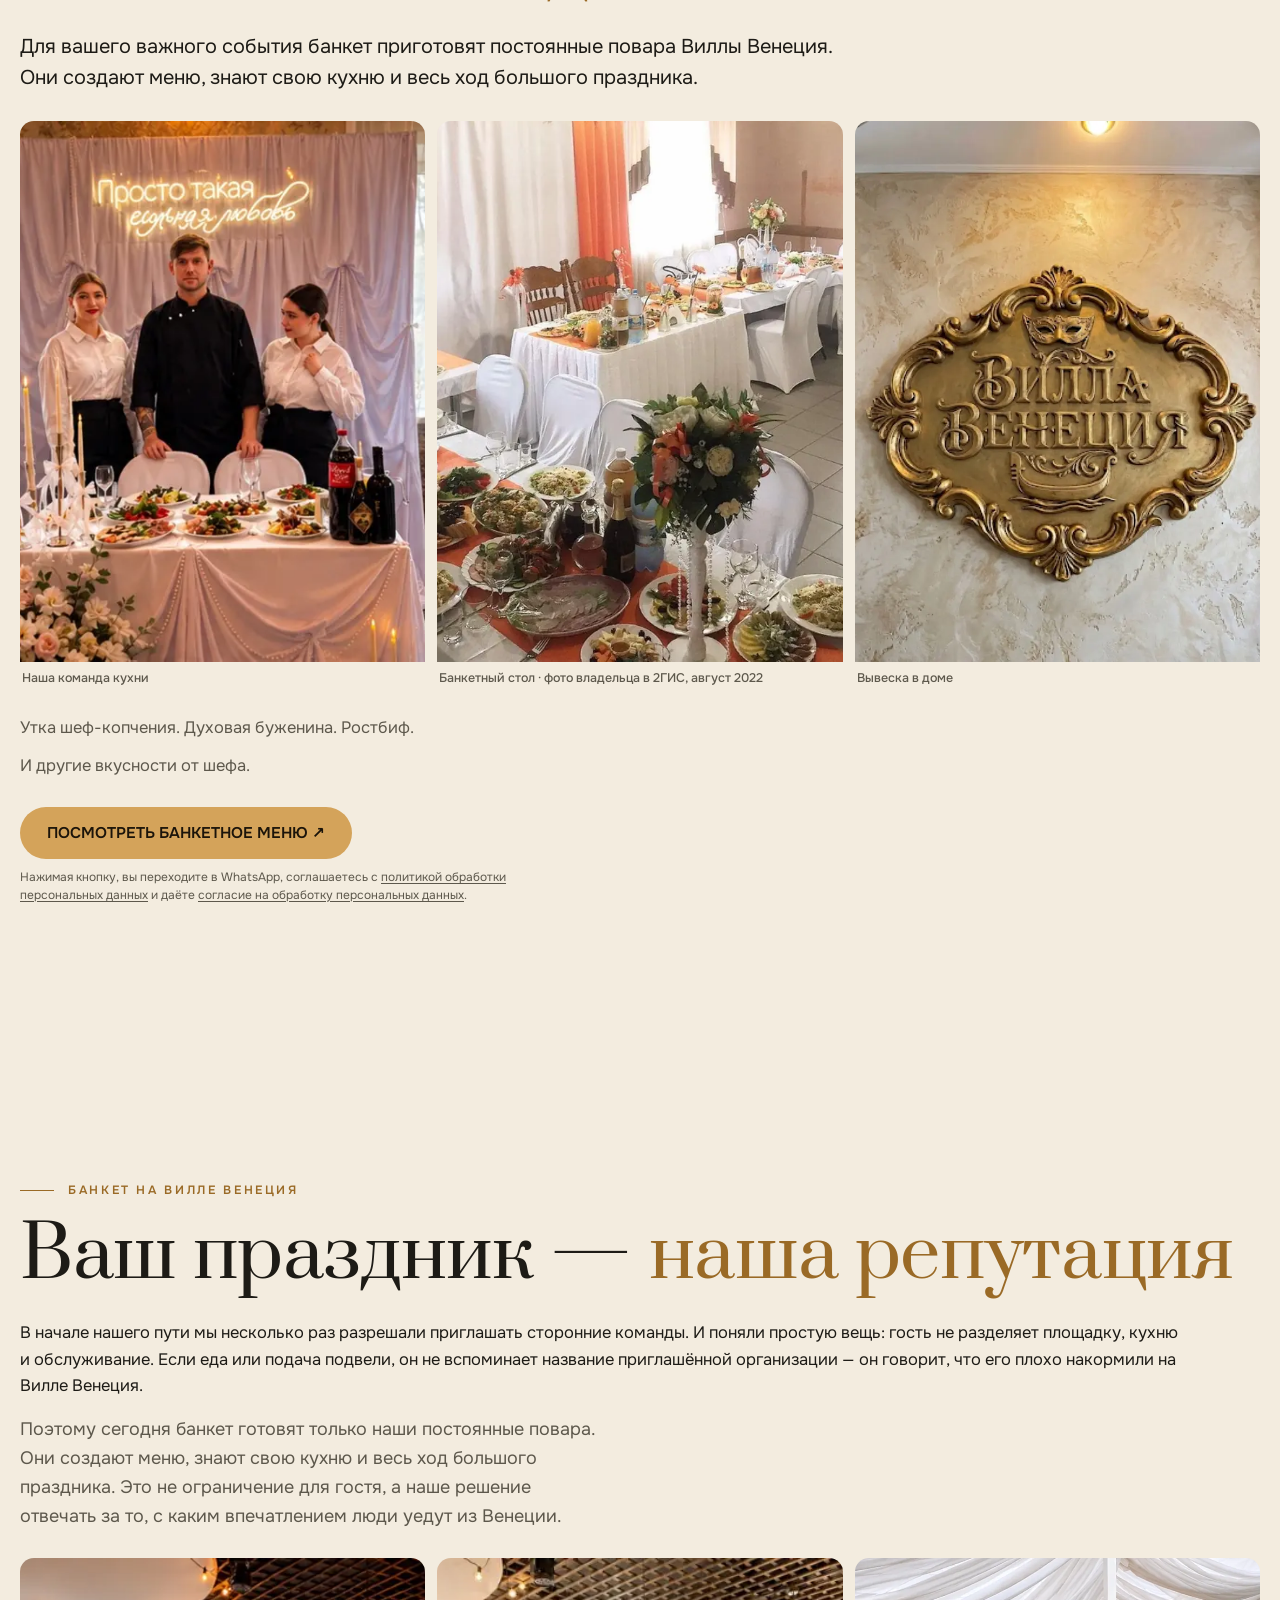
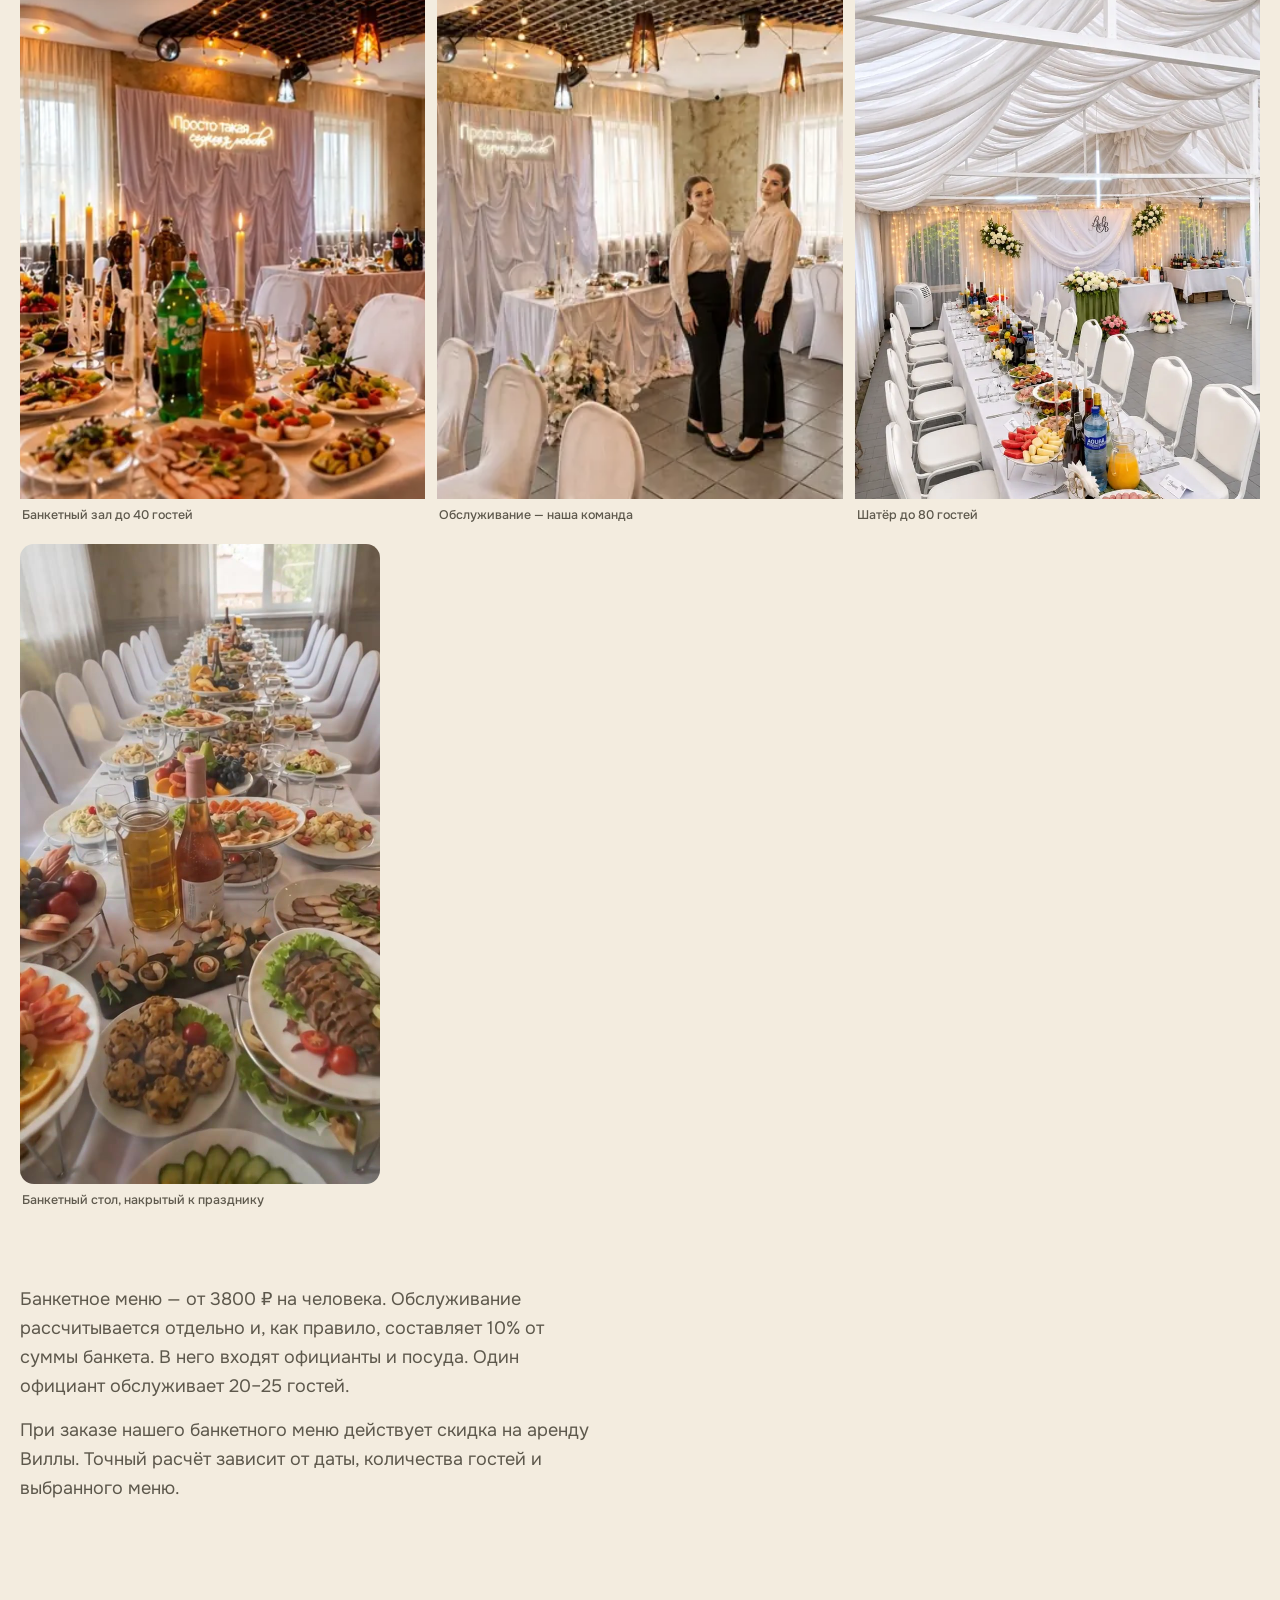
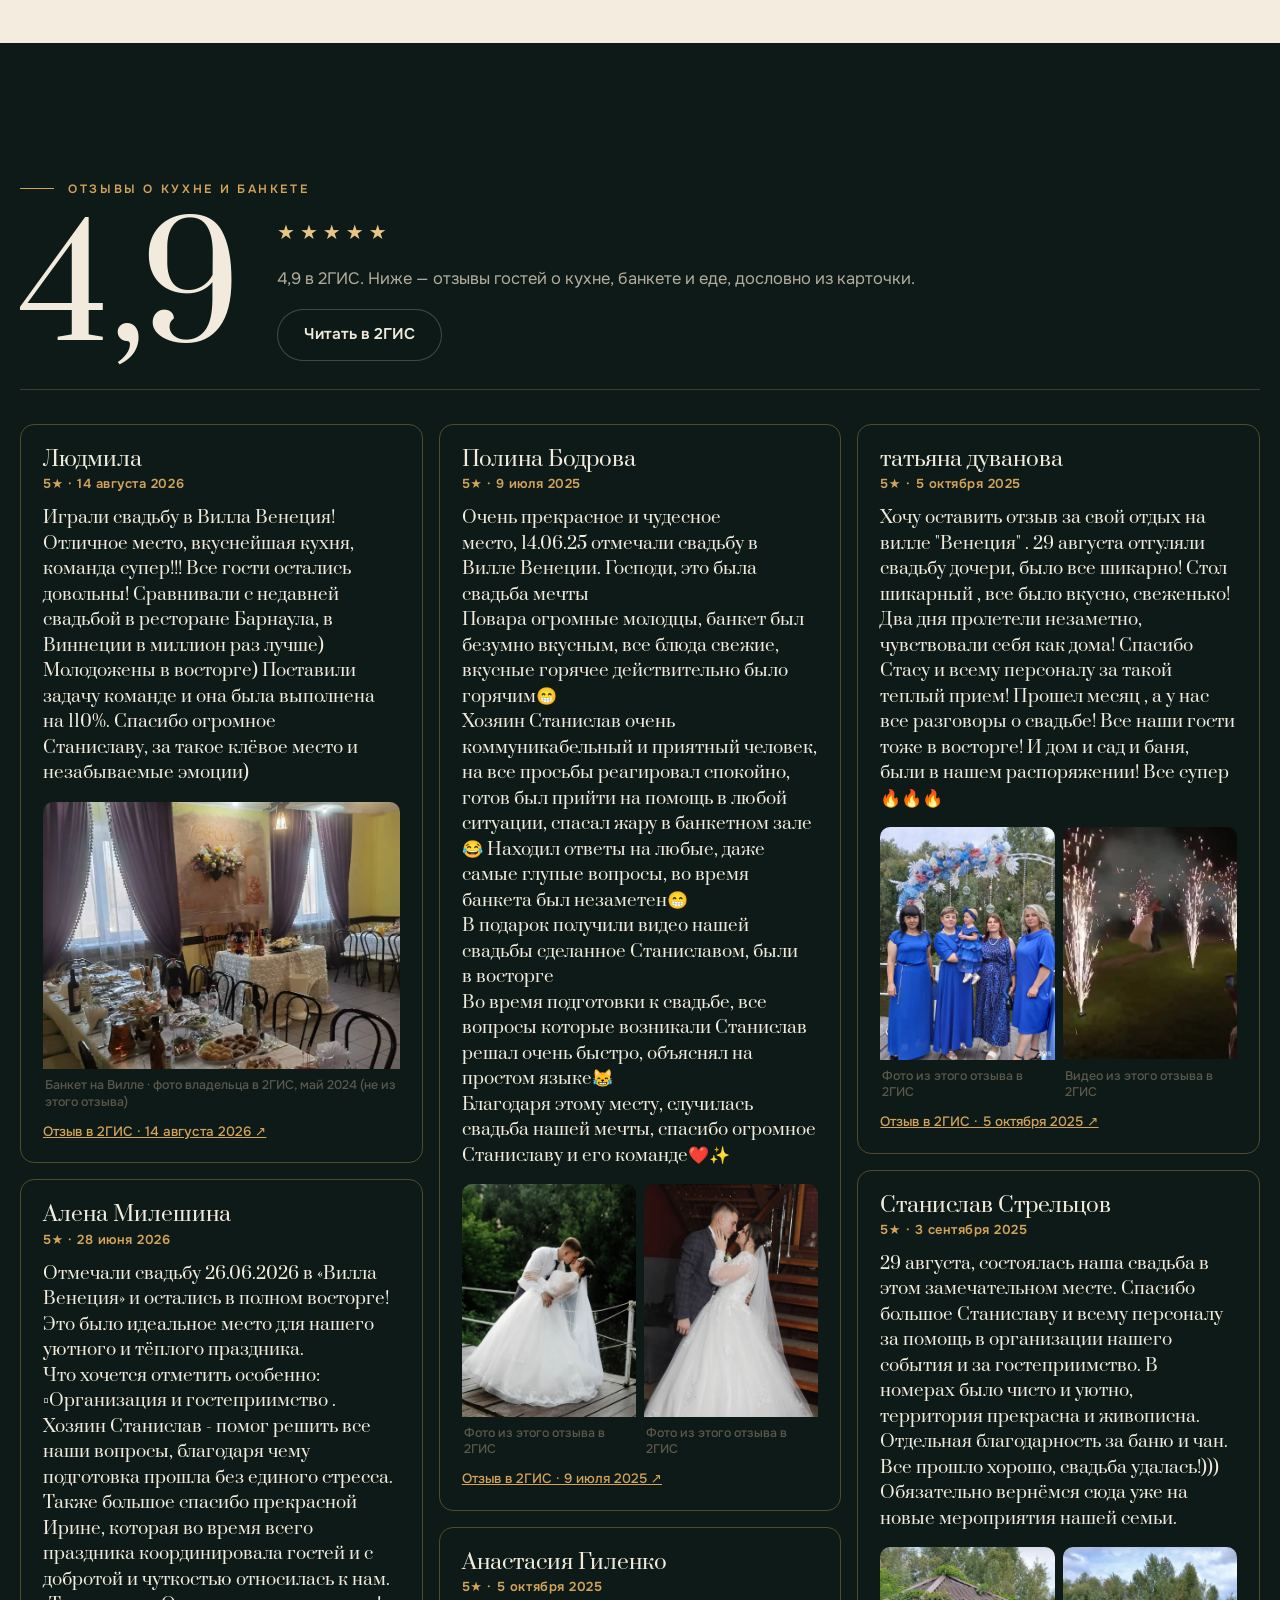
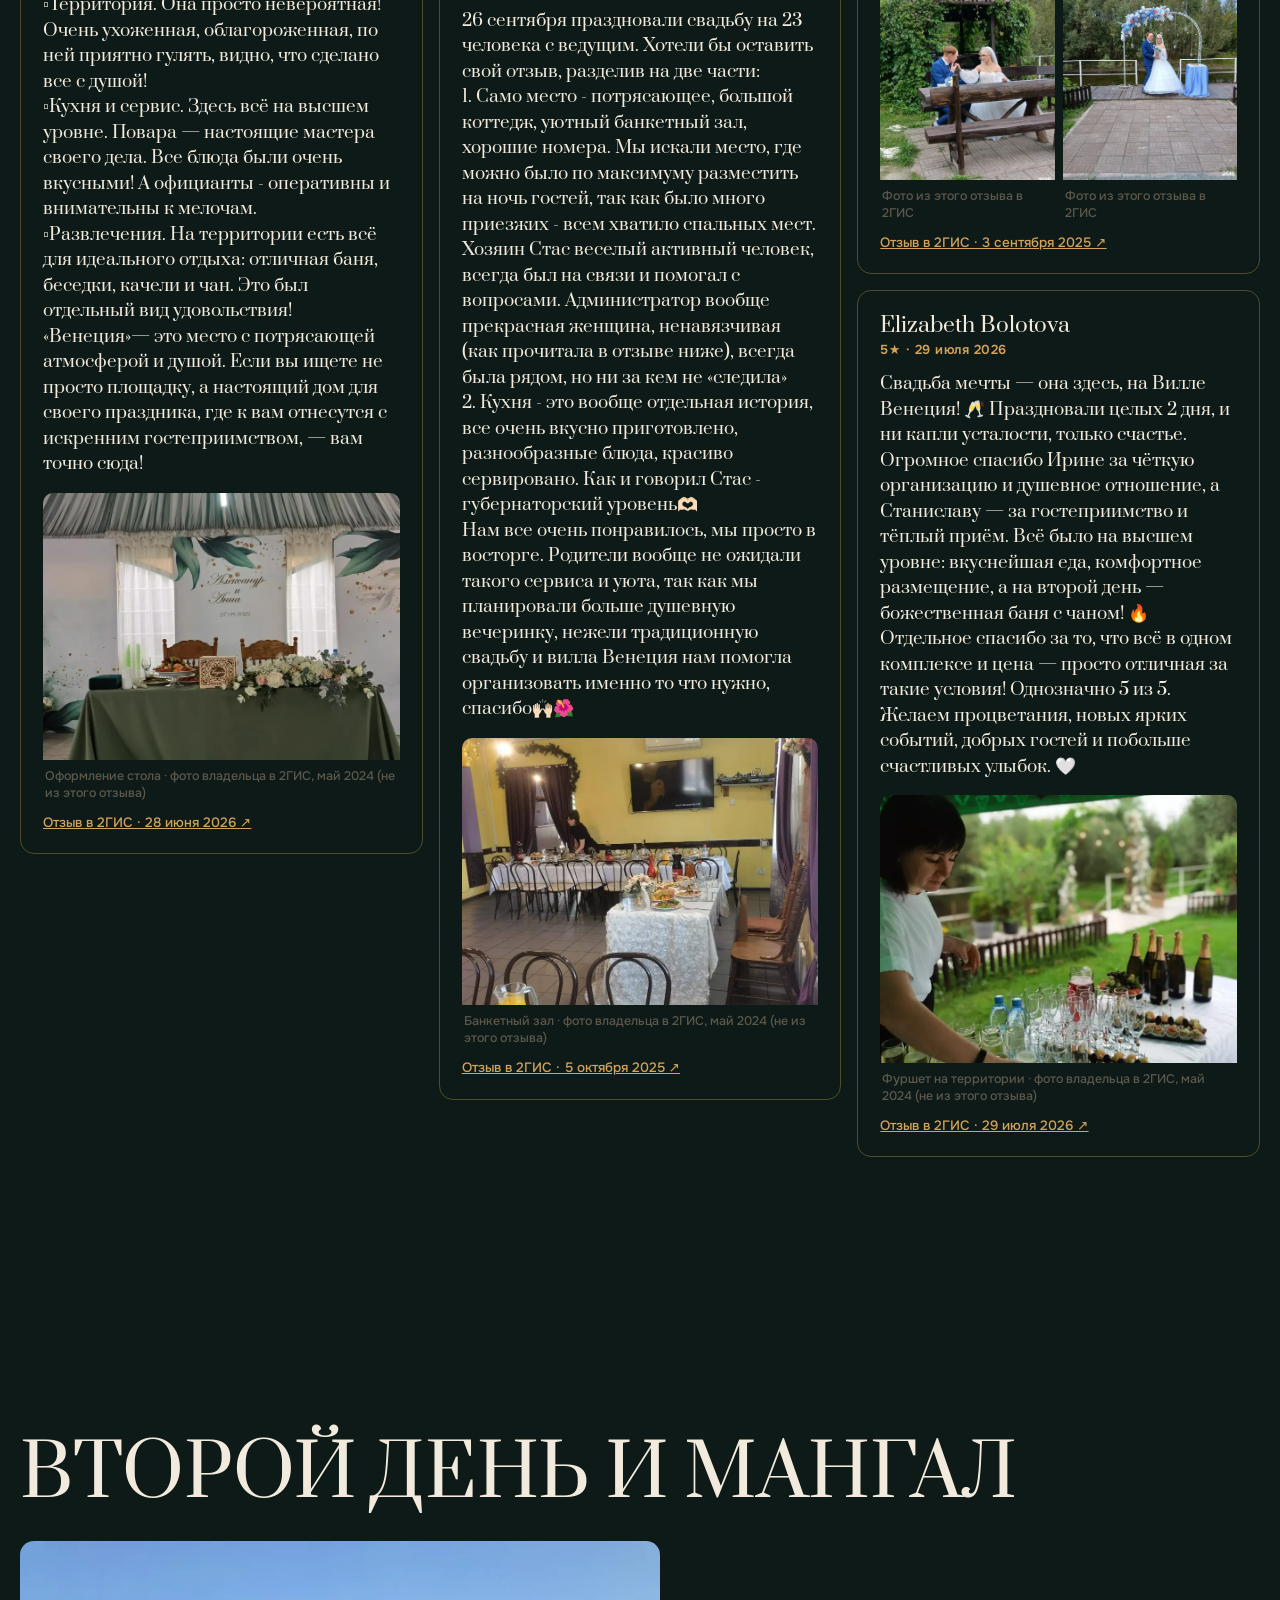
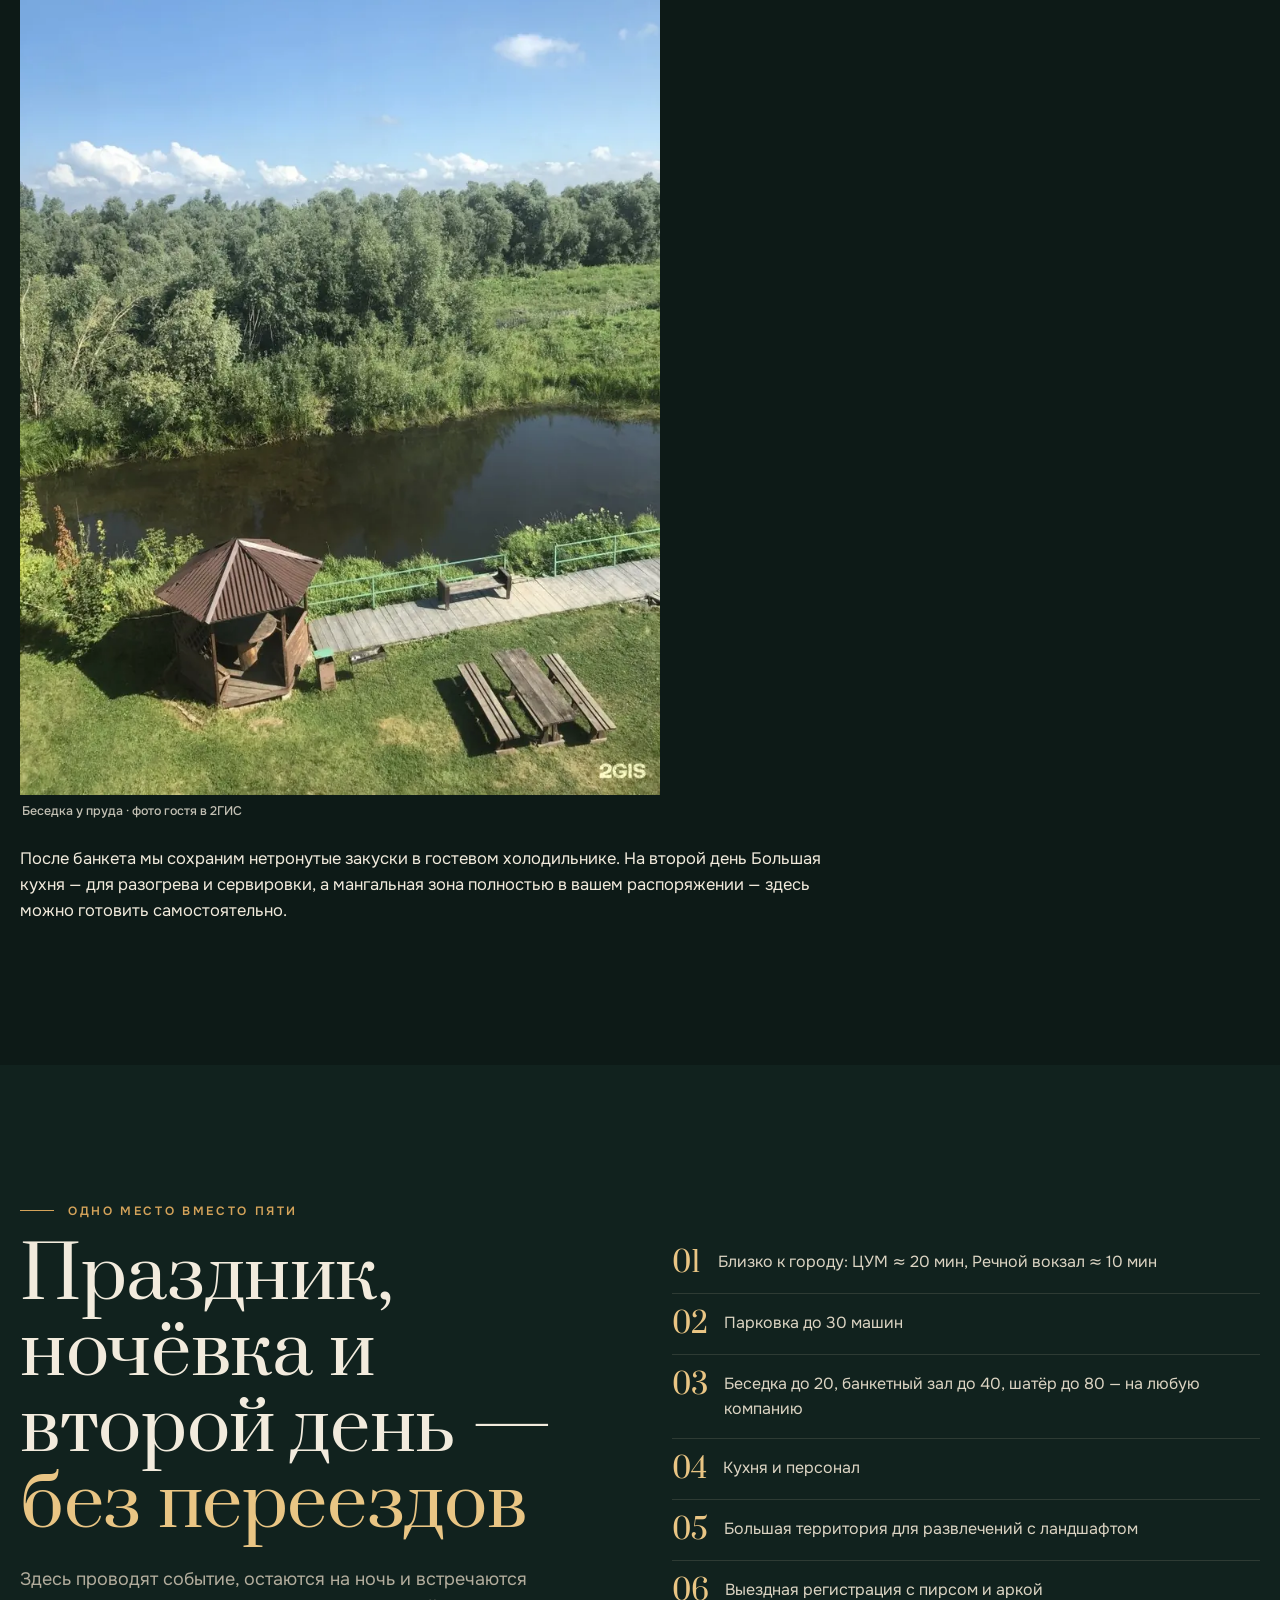
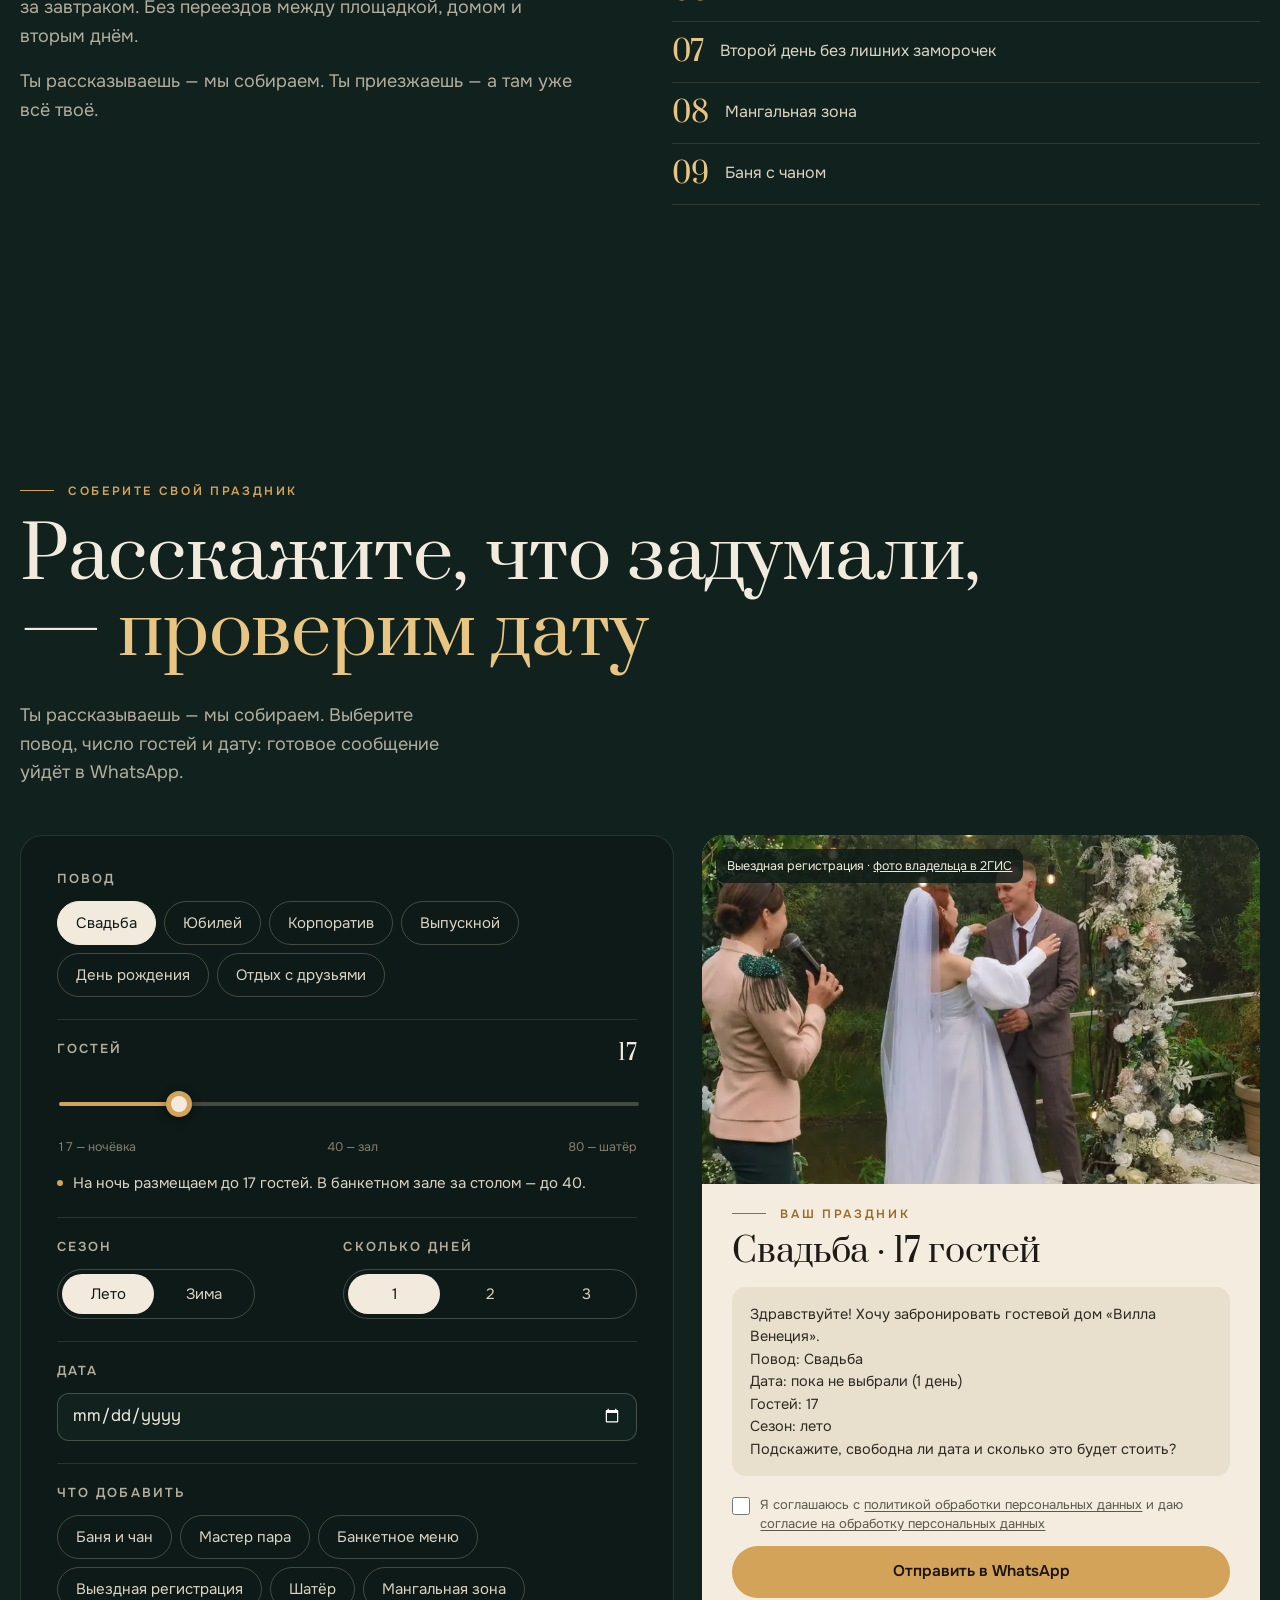
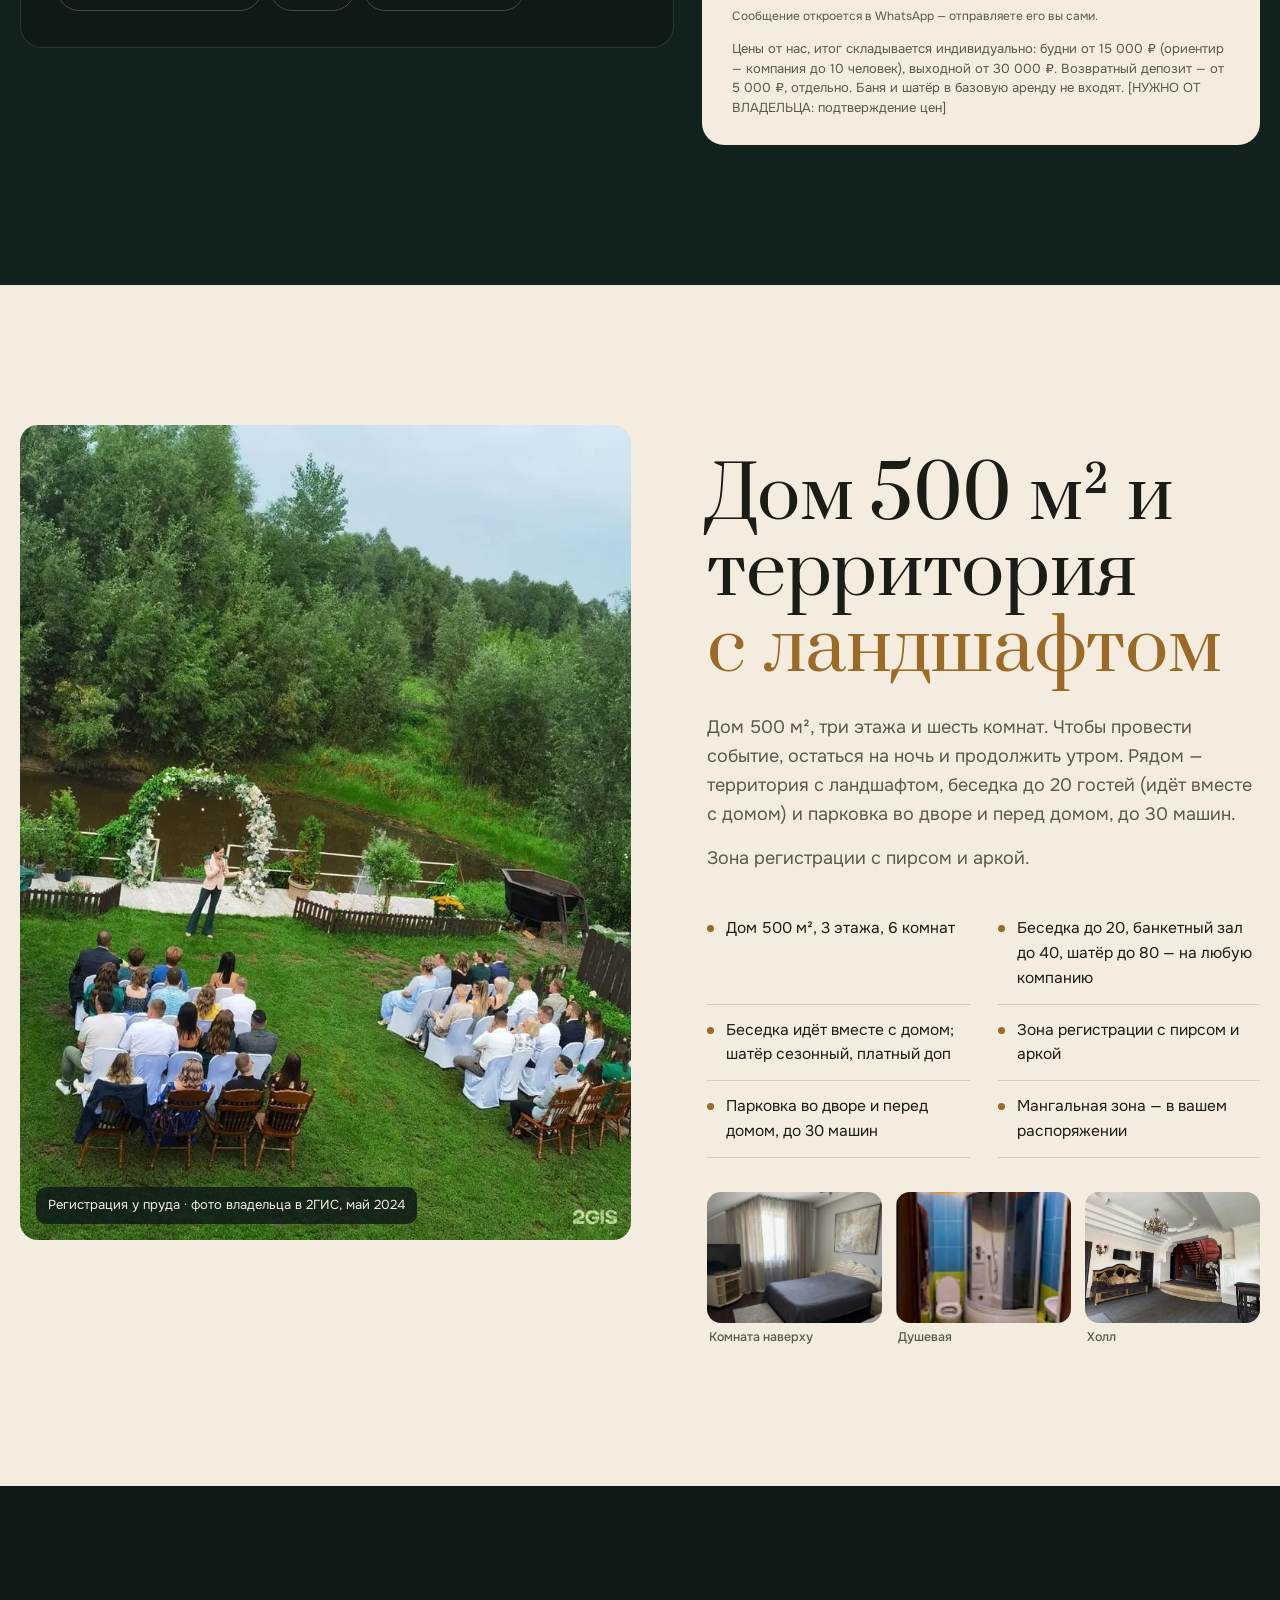
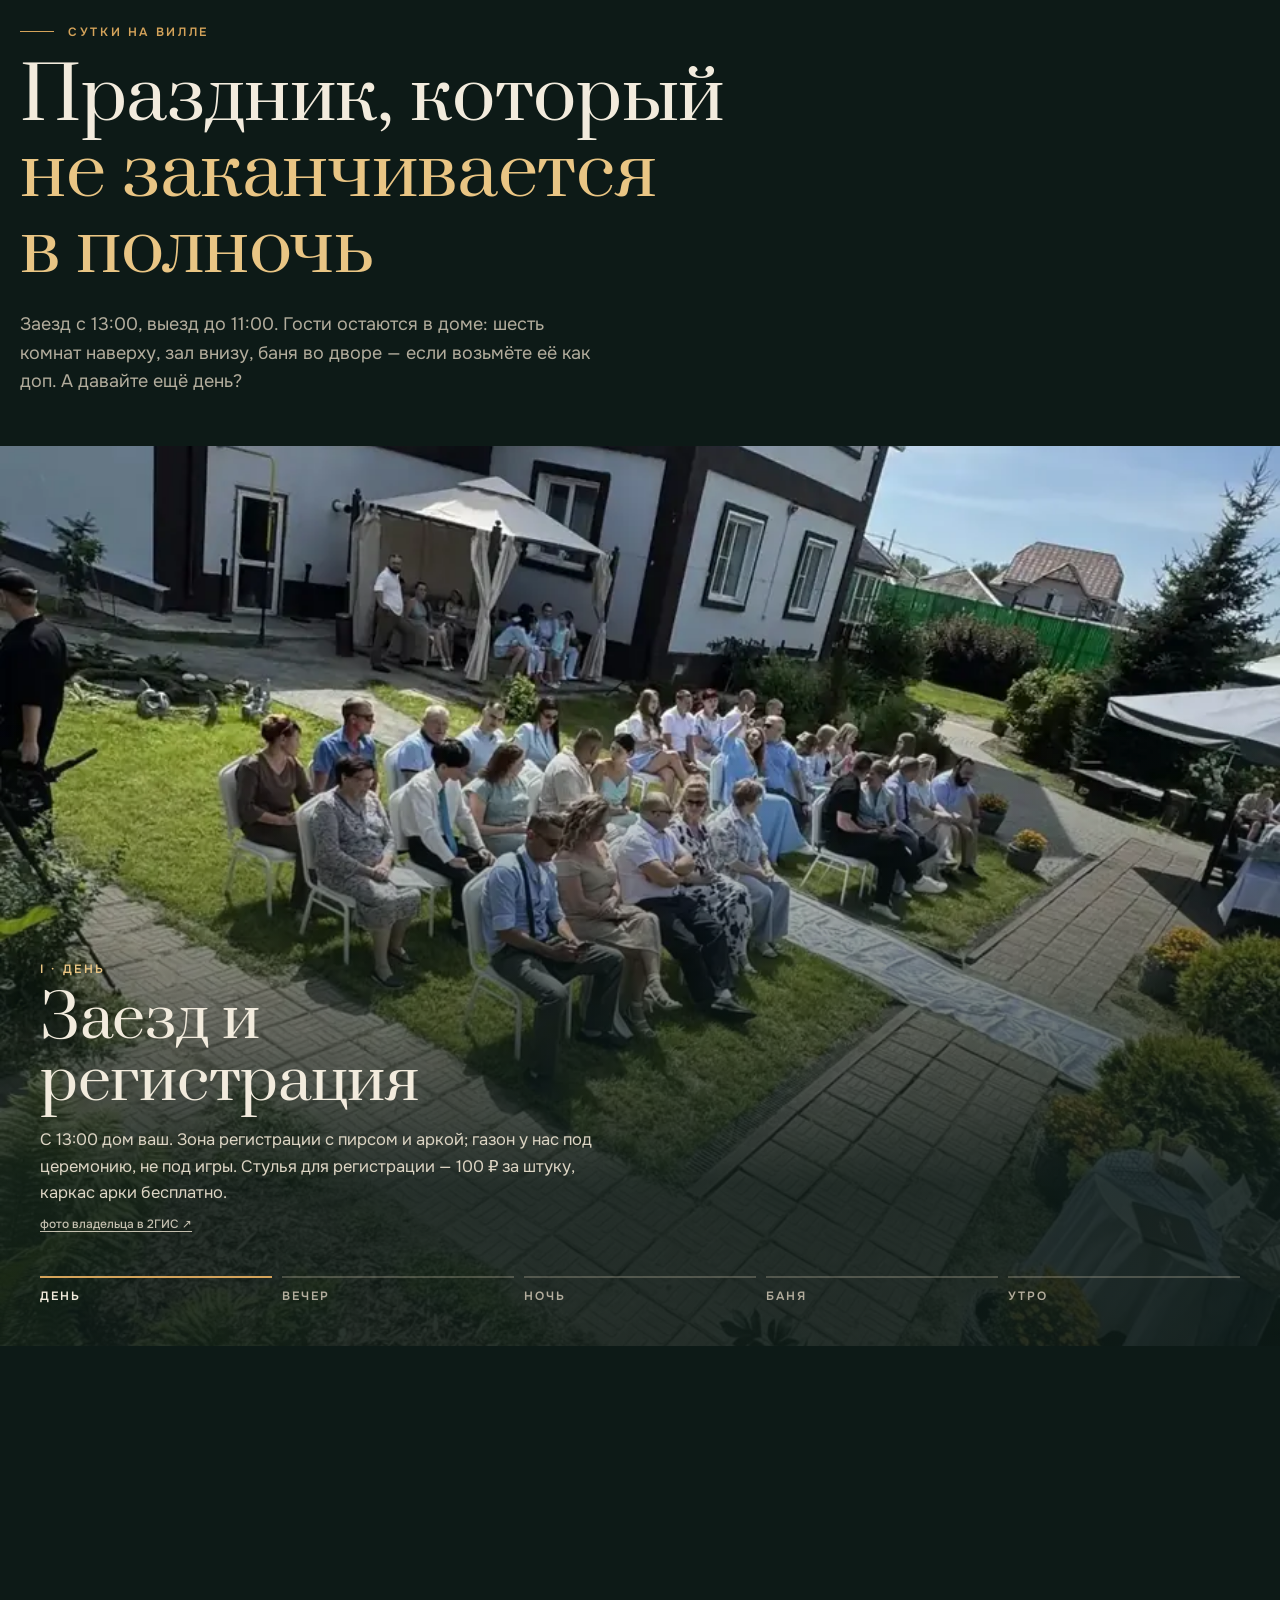
==== commit ae09f355: "Яндекс.Метрика: счётчик 114414286 (загрузка только после «Принять», ssr/webvisor/clickmap/trackLinks" ====
--- a/index.html
+++ b/index.html
@@ -570,12 +570,11 @@
 </style>
 <!--
   Аналитика: Яндекс.Метрика подключается ТОЛЬКО после согласия посетителя в cookie-баннере (кнопка «Принять»).
-  [НУЖНО ОТ ВЛАДЕЛЬЦА: номер счётчика Яндекс.Метрики]
-  Чтобы включить — замените ВСТАВЬТЕ_НОМЕР на номер счётчика (только цифры) в строке VV_METRIKA_ID ниже.
-  Пока стоит заглушка, счётчик не загружается и никаких запросов к Яндексу нет.
+  Счётчик villav.ru: 114414286 (создан владельцем 21.11.2026). Номер меняется в одной строке VV_METRIKA_ID ниже (только цифры).
+  noscript-пиксель сознательно не ставим: он срабатывал бы без согласия.
 -->
 <script>
-  var VV_METRIKA_ID = 'ВСТАВЬТЕ_НОМЕР'; /* ← номер счётчика Метрики, например '12345678' */
+  var VV_METRIKA_ID = '114414286'; /* ← номер счётчика Яндекс.Метрики */
 </script>
 </head>
 <body>
@@ -1390,8 +1389,8 @@
     m[i].l=1*new Date();
     for (var j = 0; j < document.scripts.length; j++) {if (document.scripts[j].src === r) { return; }}
     k=e.createElement(t),a=e.getElementsByTagName(t)[0],k.async=1,k.src=r,a.parentNode.insertBefore(k,a)})
-    (window, document, "script", "https://mc.yandex.ru/metrika/tag.js", "ym");
-    window.ym(Number(id), "init", {clickmap:true, trackLinks:true, accurateTrackBounce:true, webvisor:true});
+    (window, document, "script", "https://mc.yandex.ru/metrika/tag.js?id=" + id, "ym");
+    window.ym(Number(id), "init", {ssr:true, webvisor:true, clickmap:true, accurateTrackBounce:true, trackLinks:true});
   }
   function apply(v){ if(v==='all') loadMetrika(); }
   var v=get();
